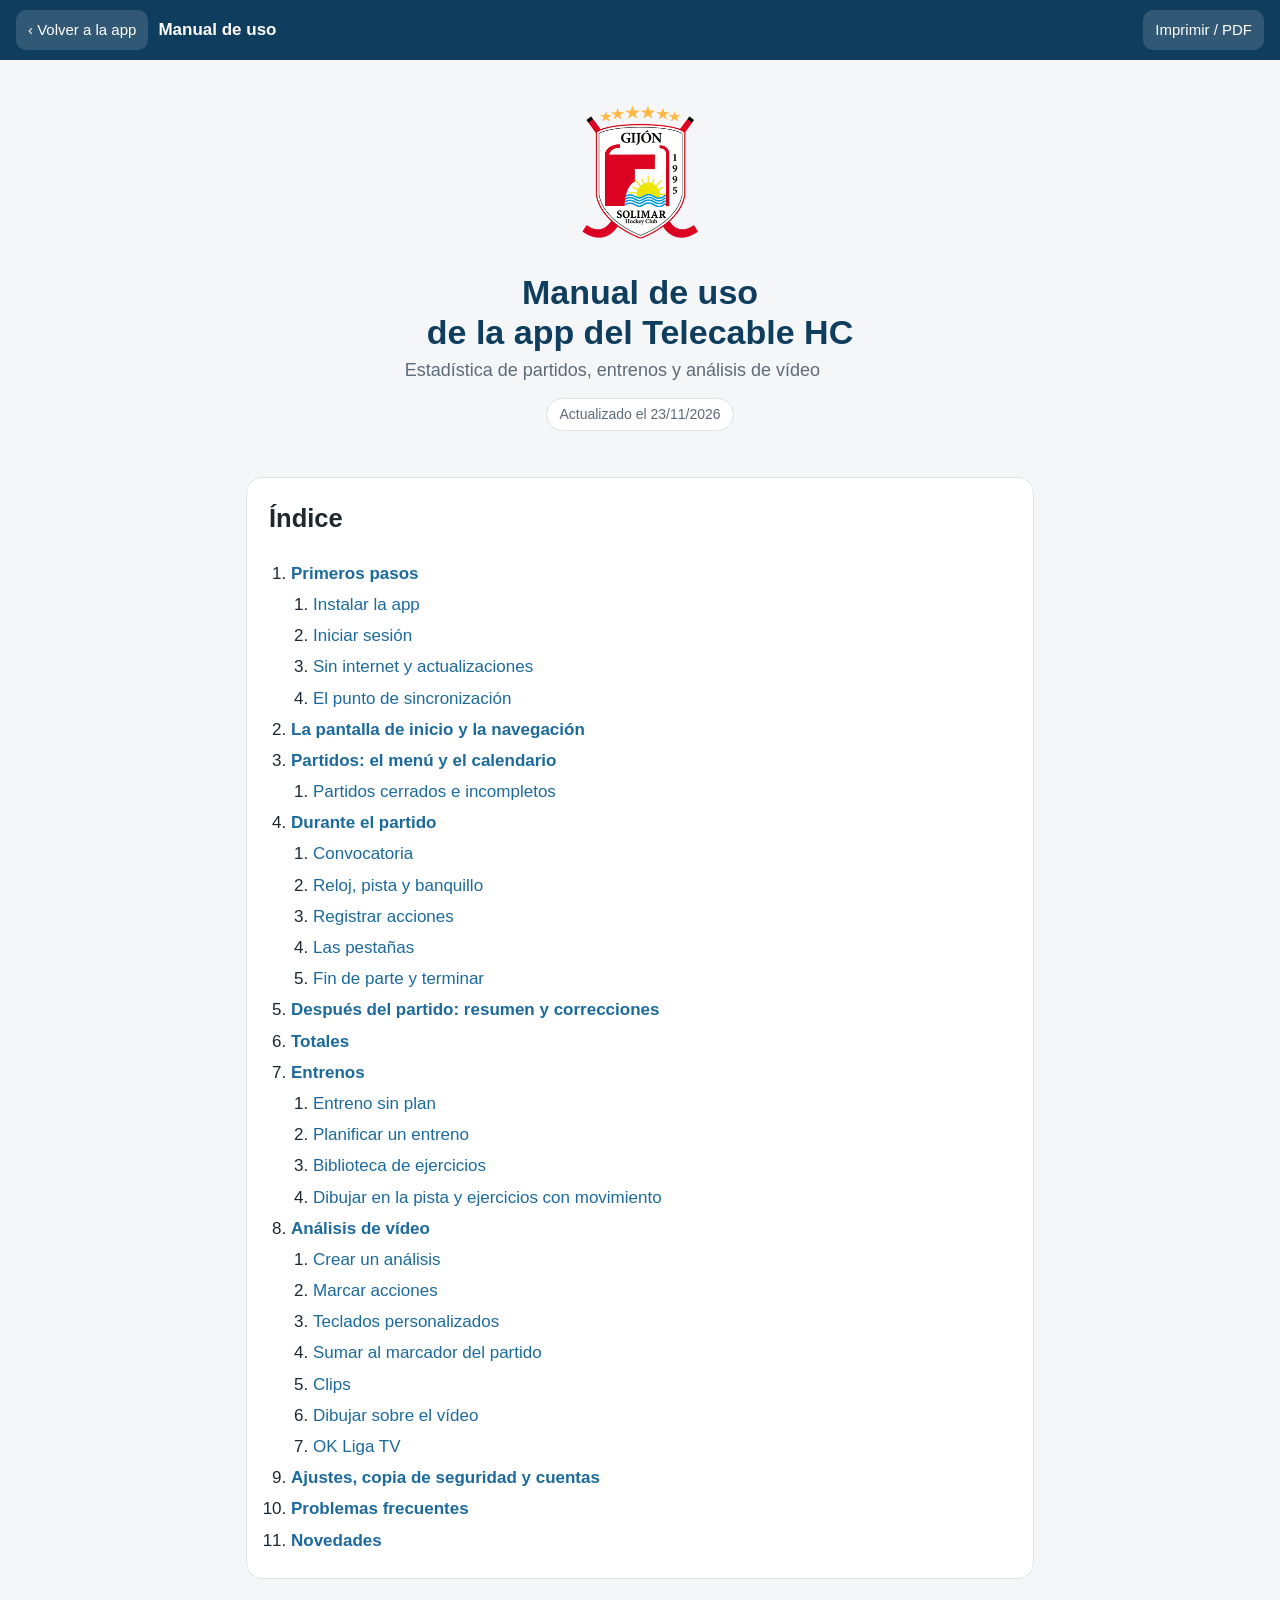
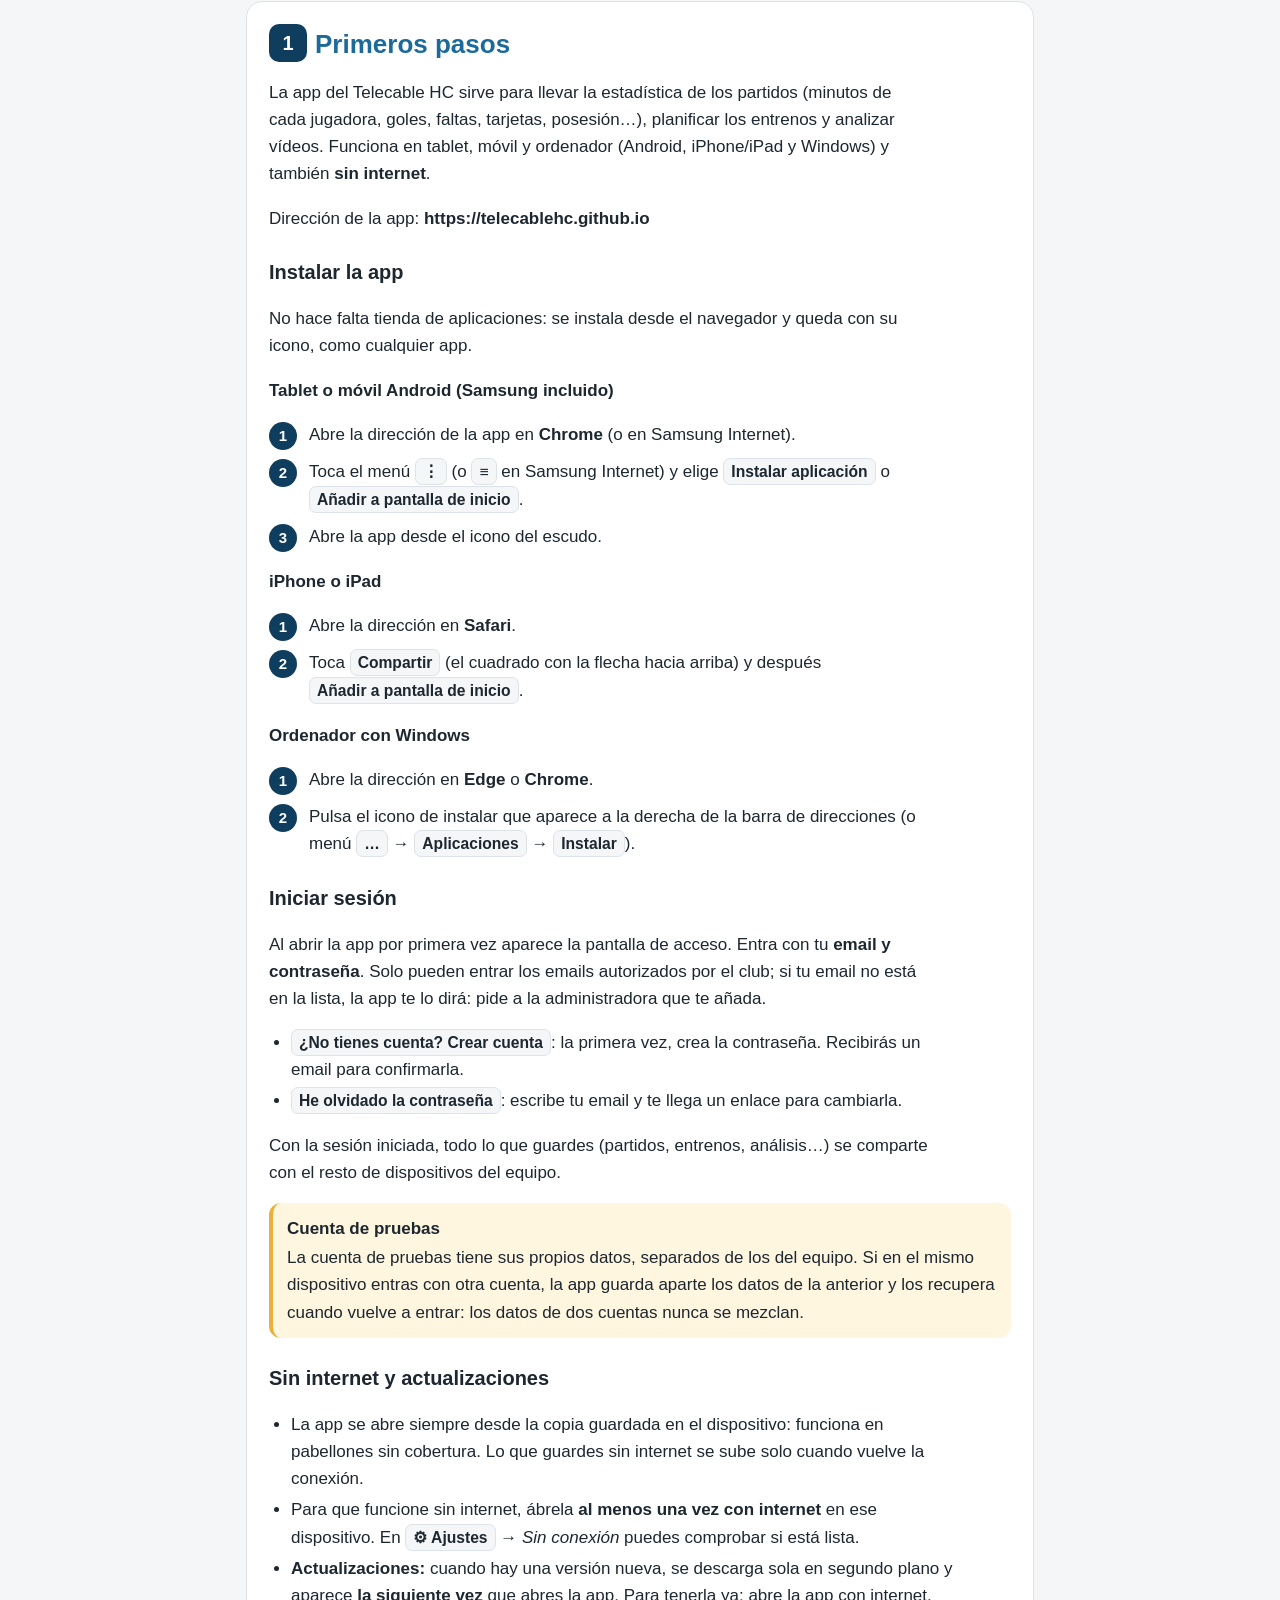
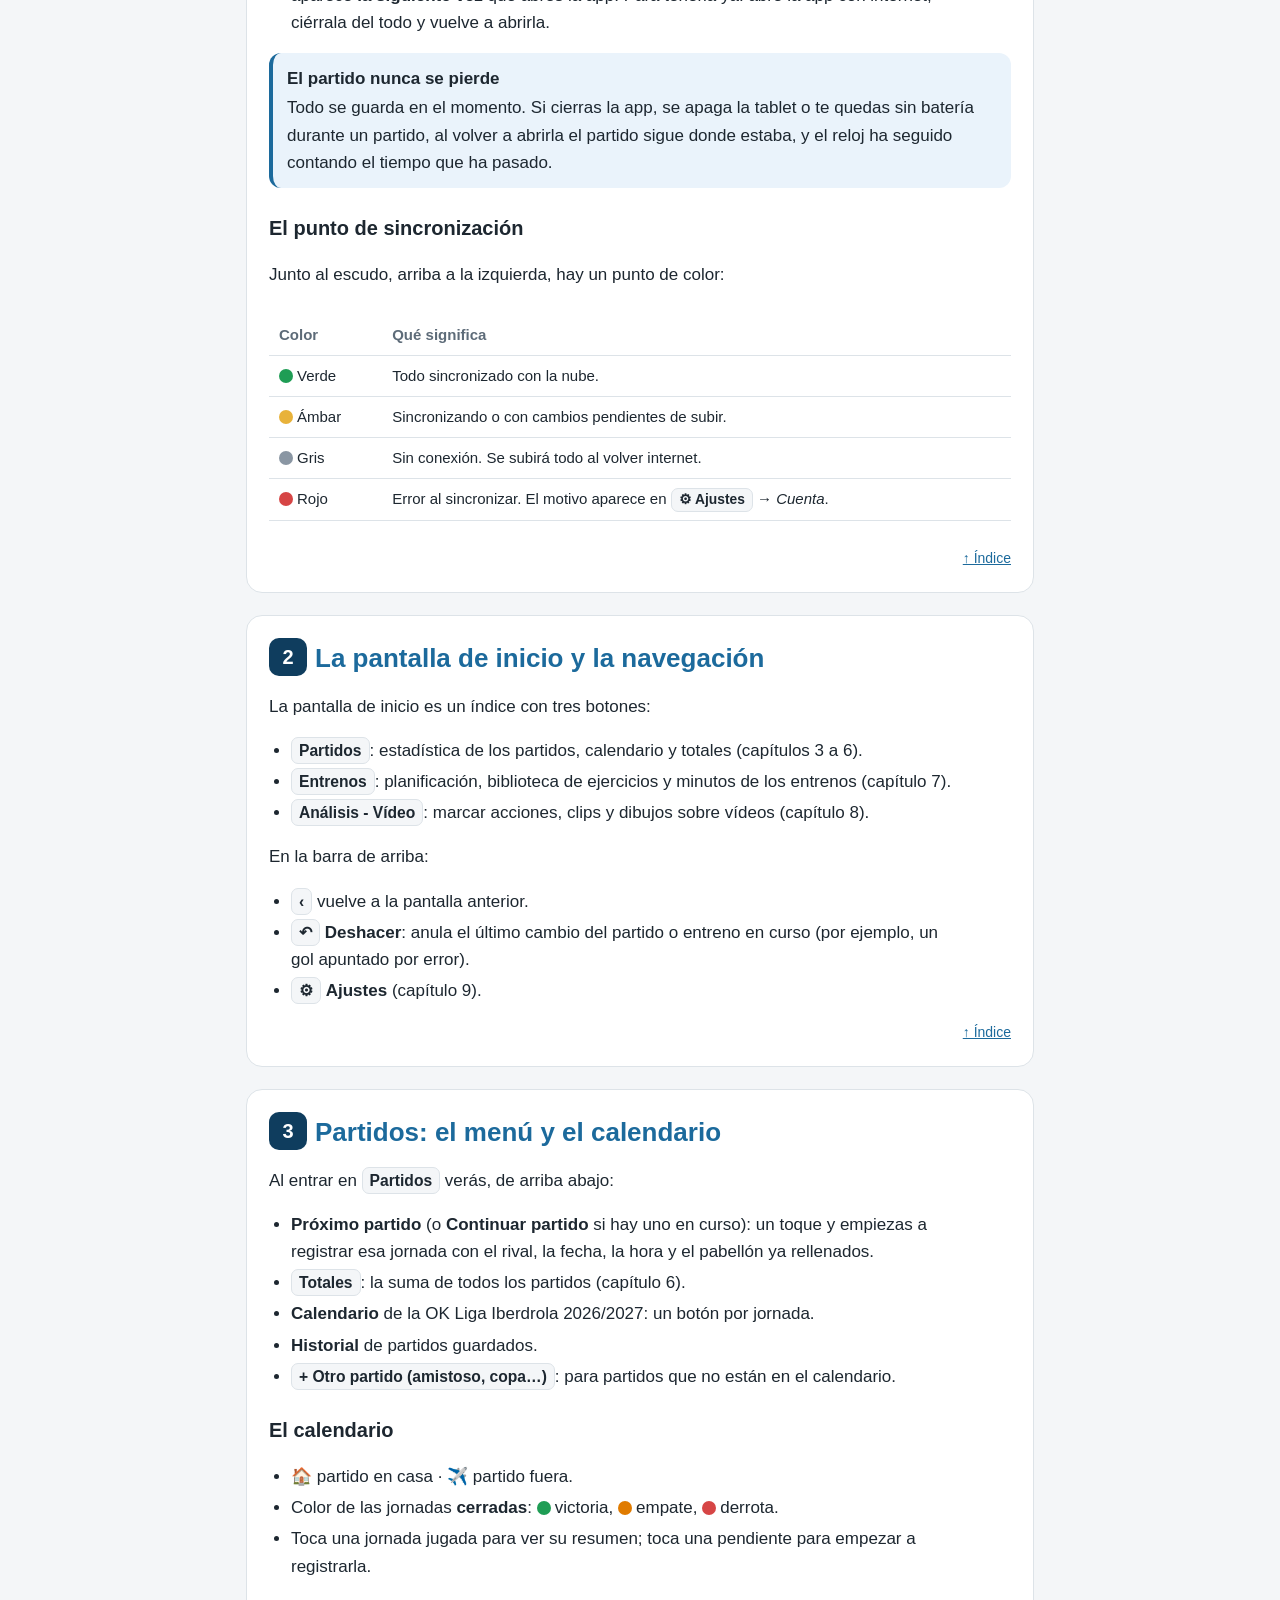
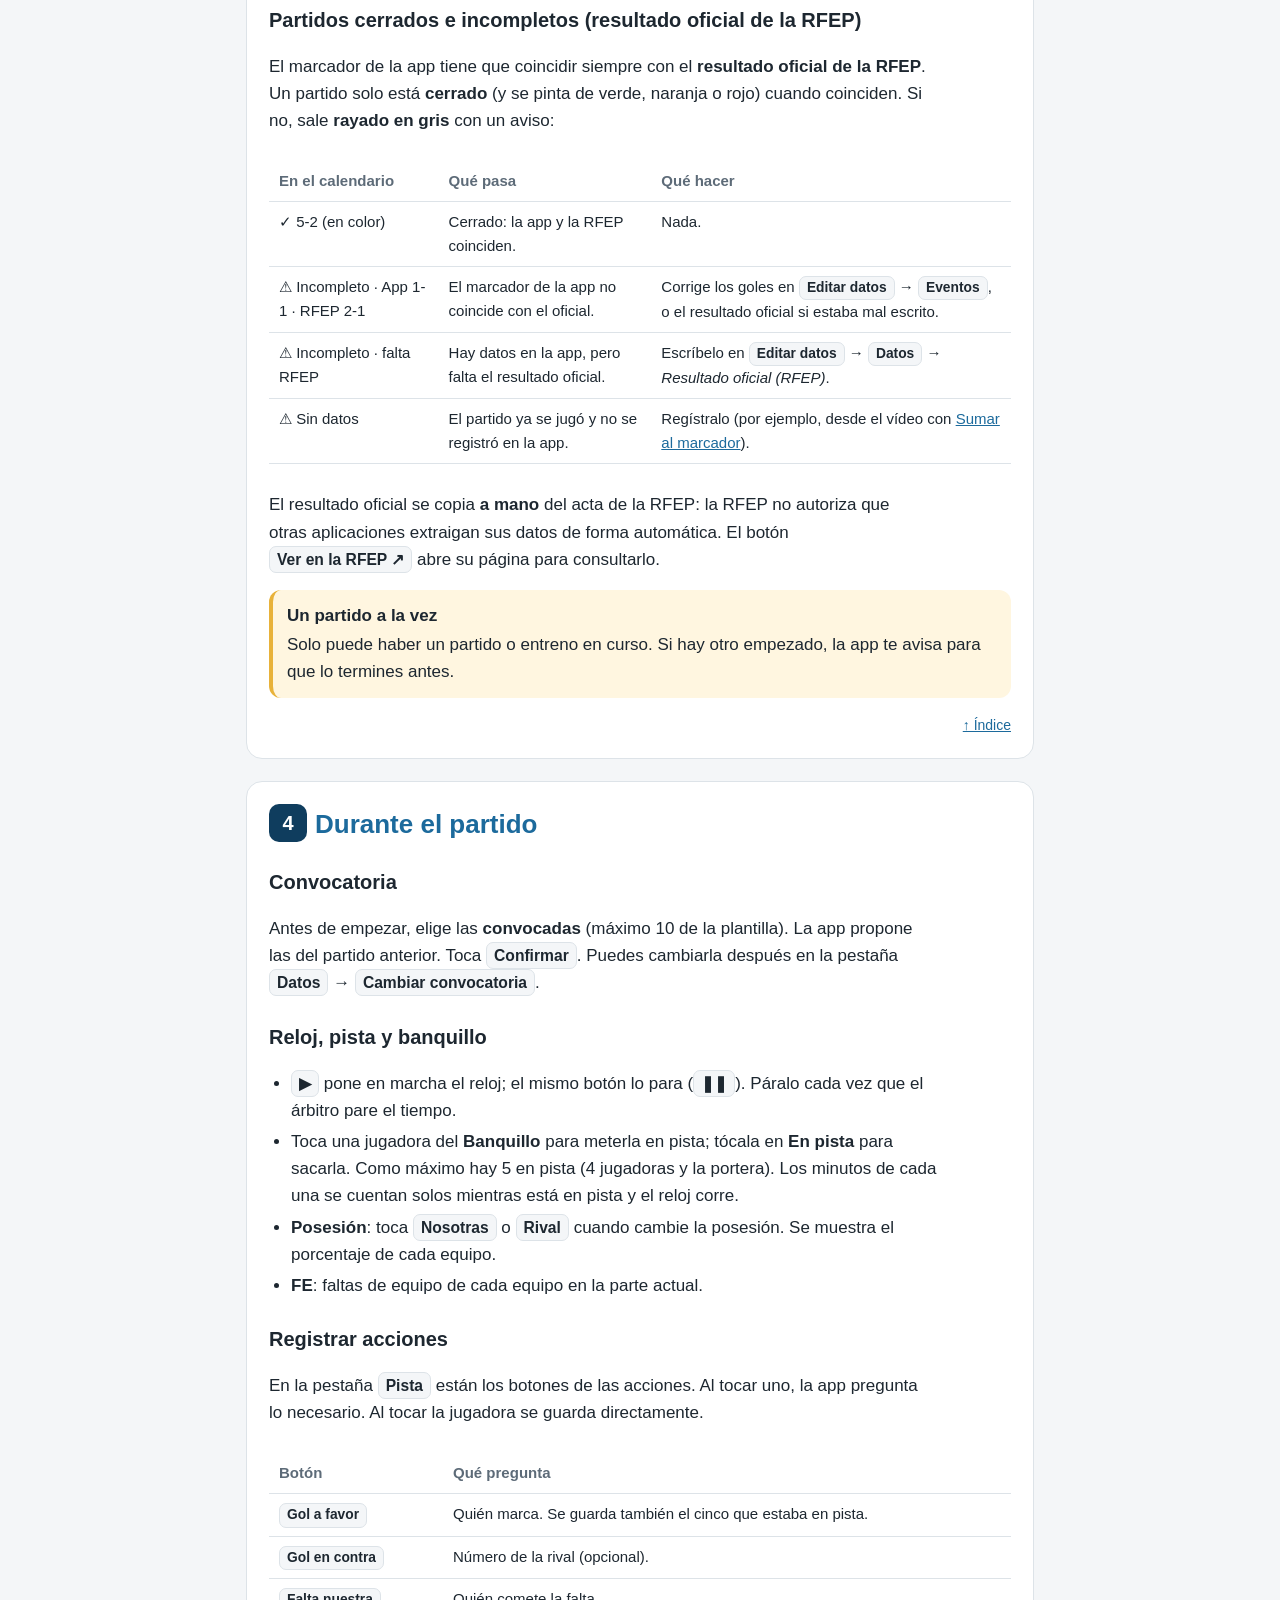
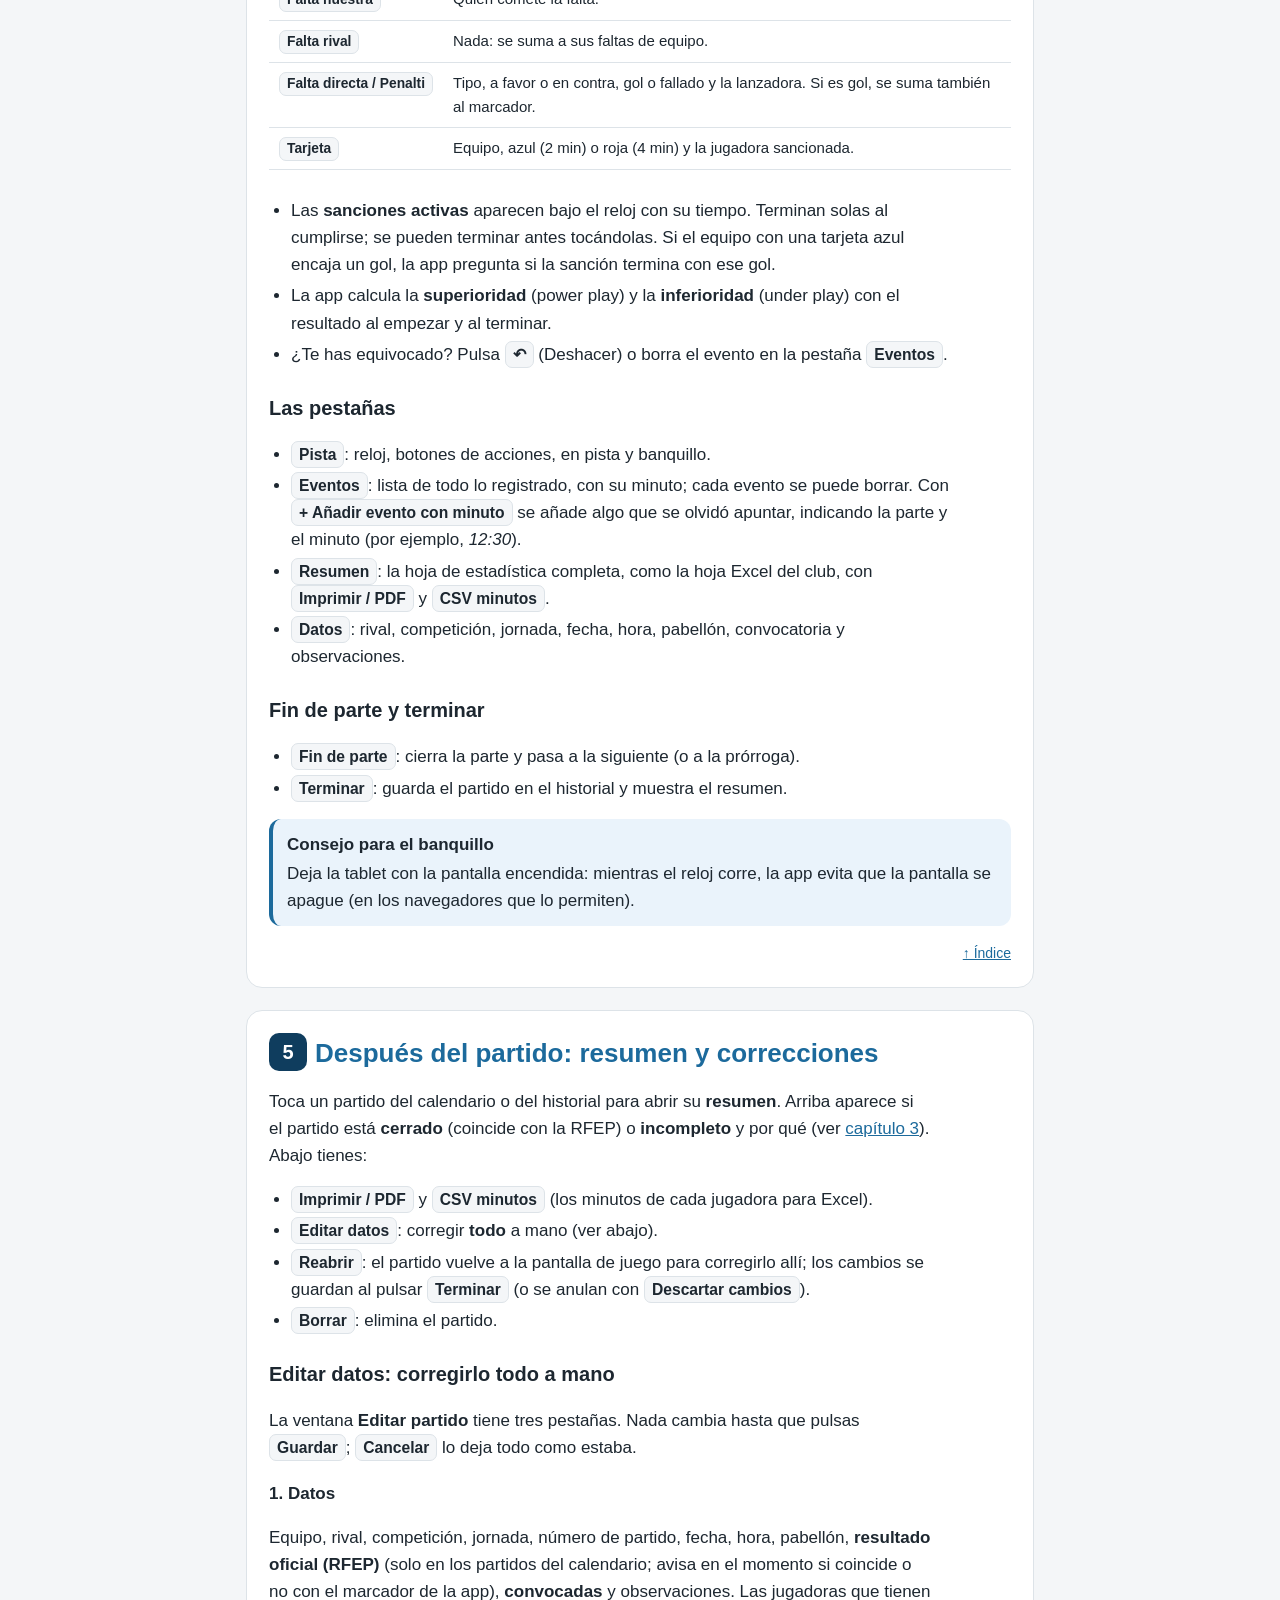
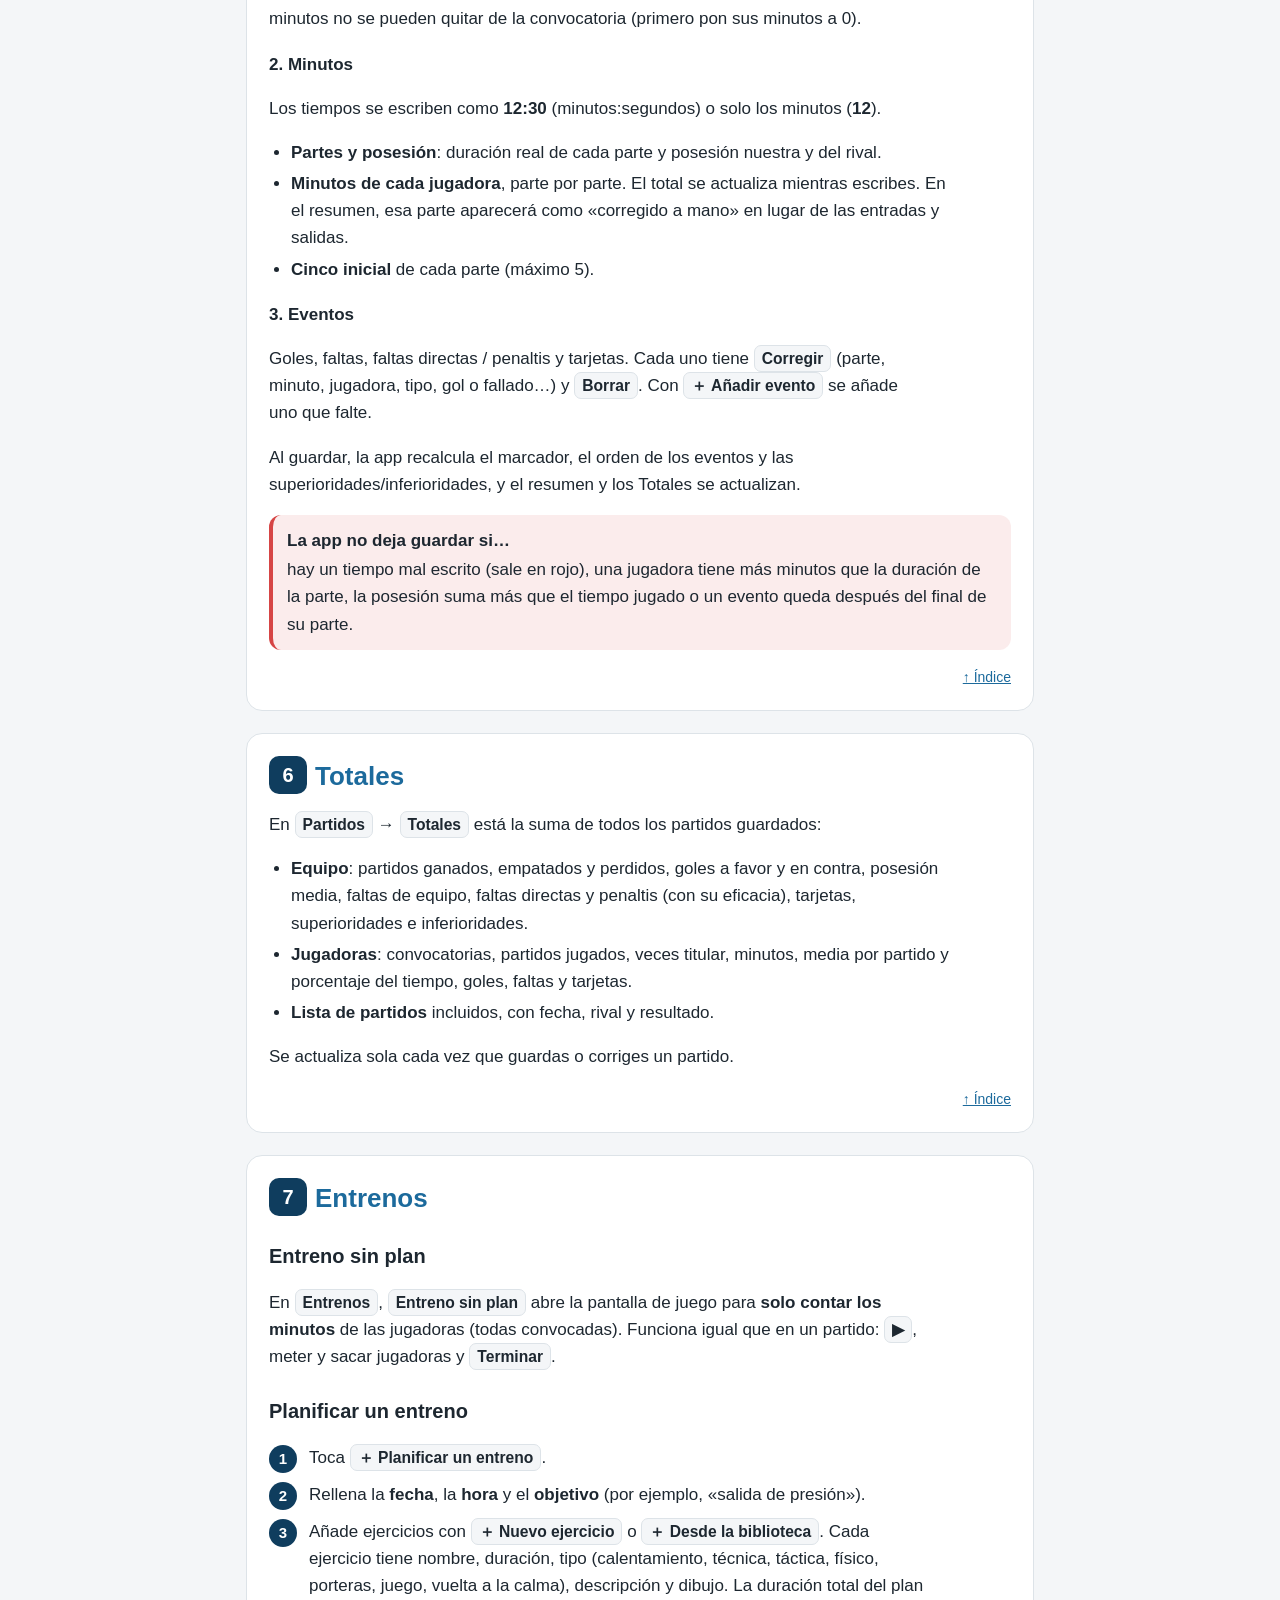
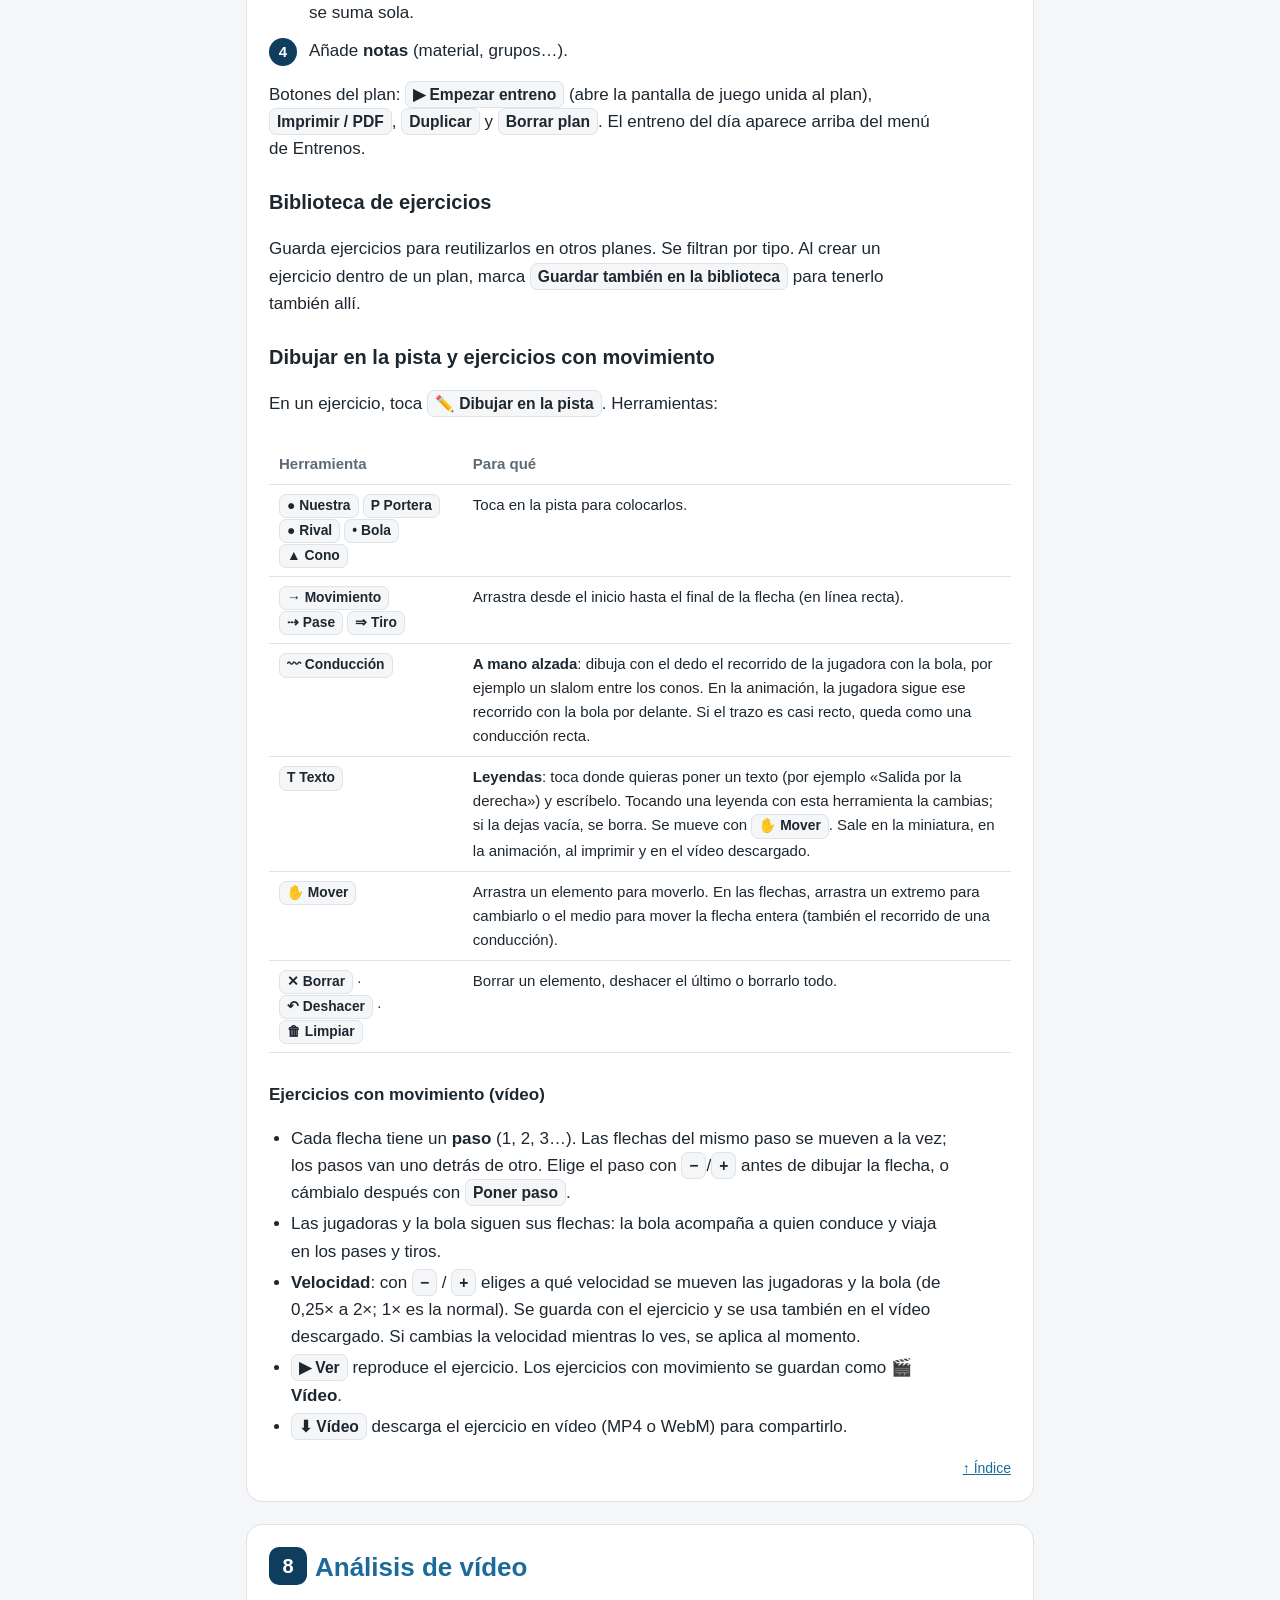
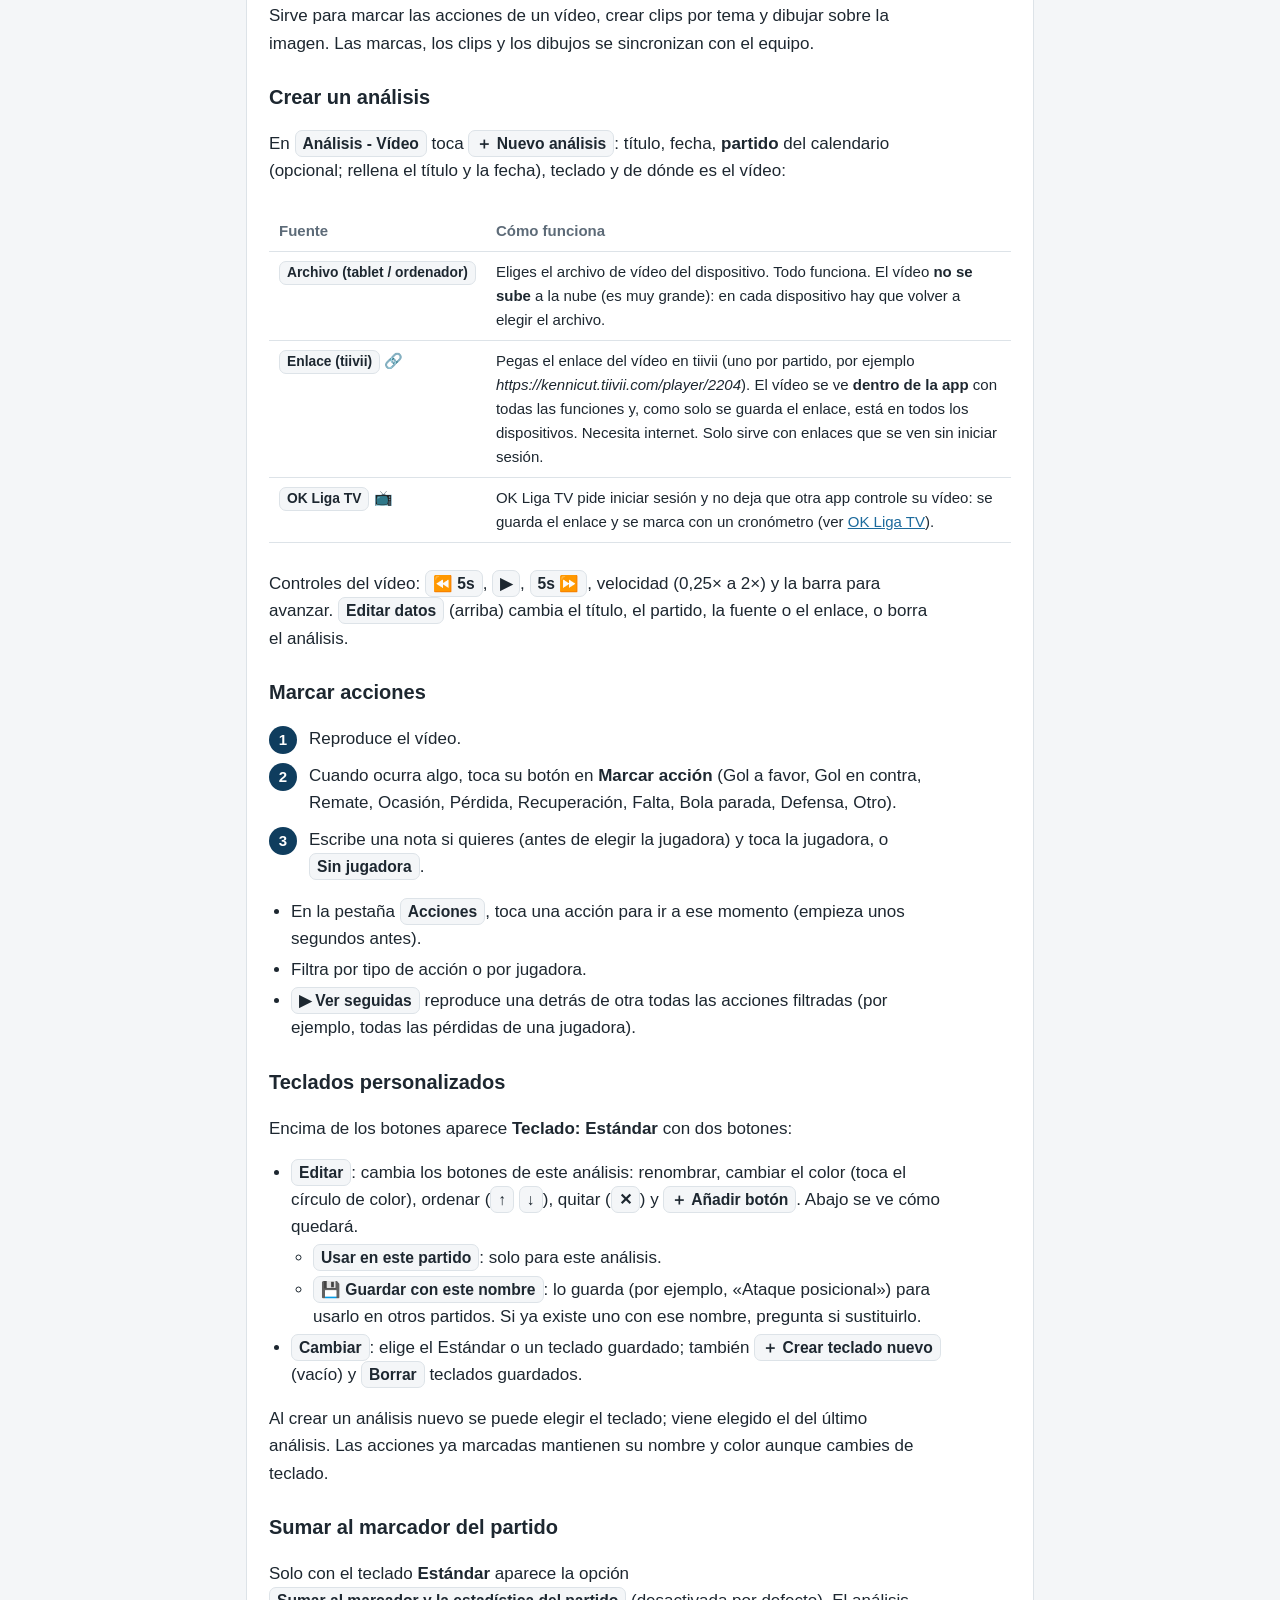
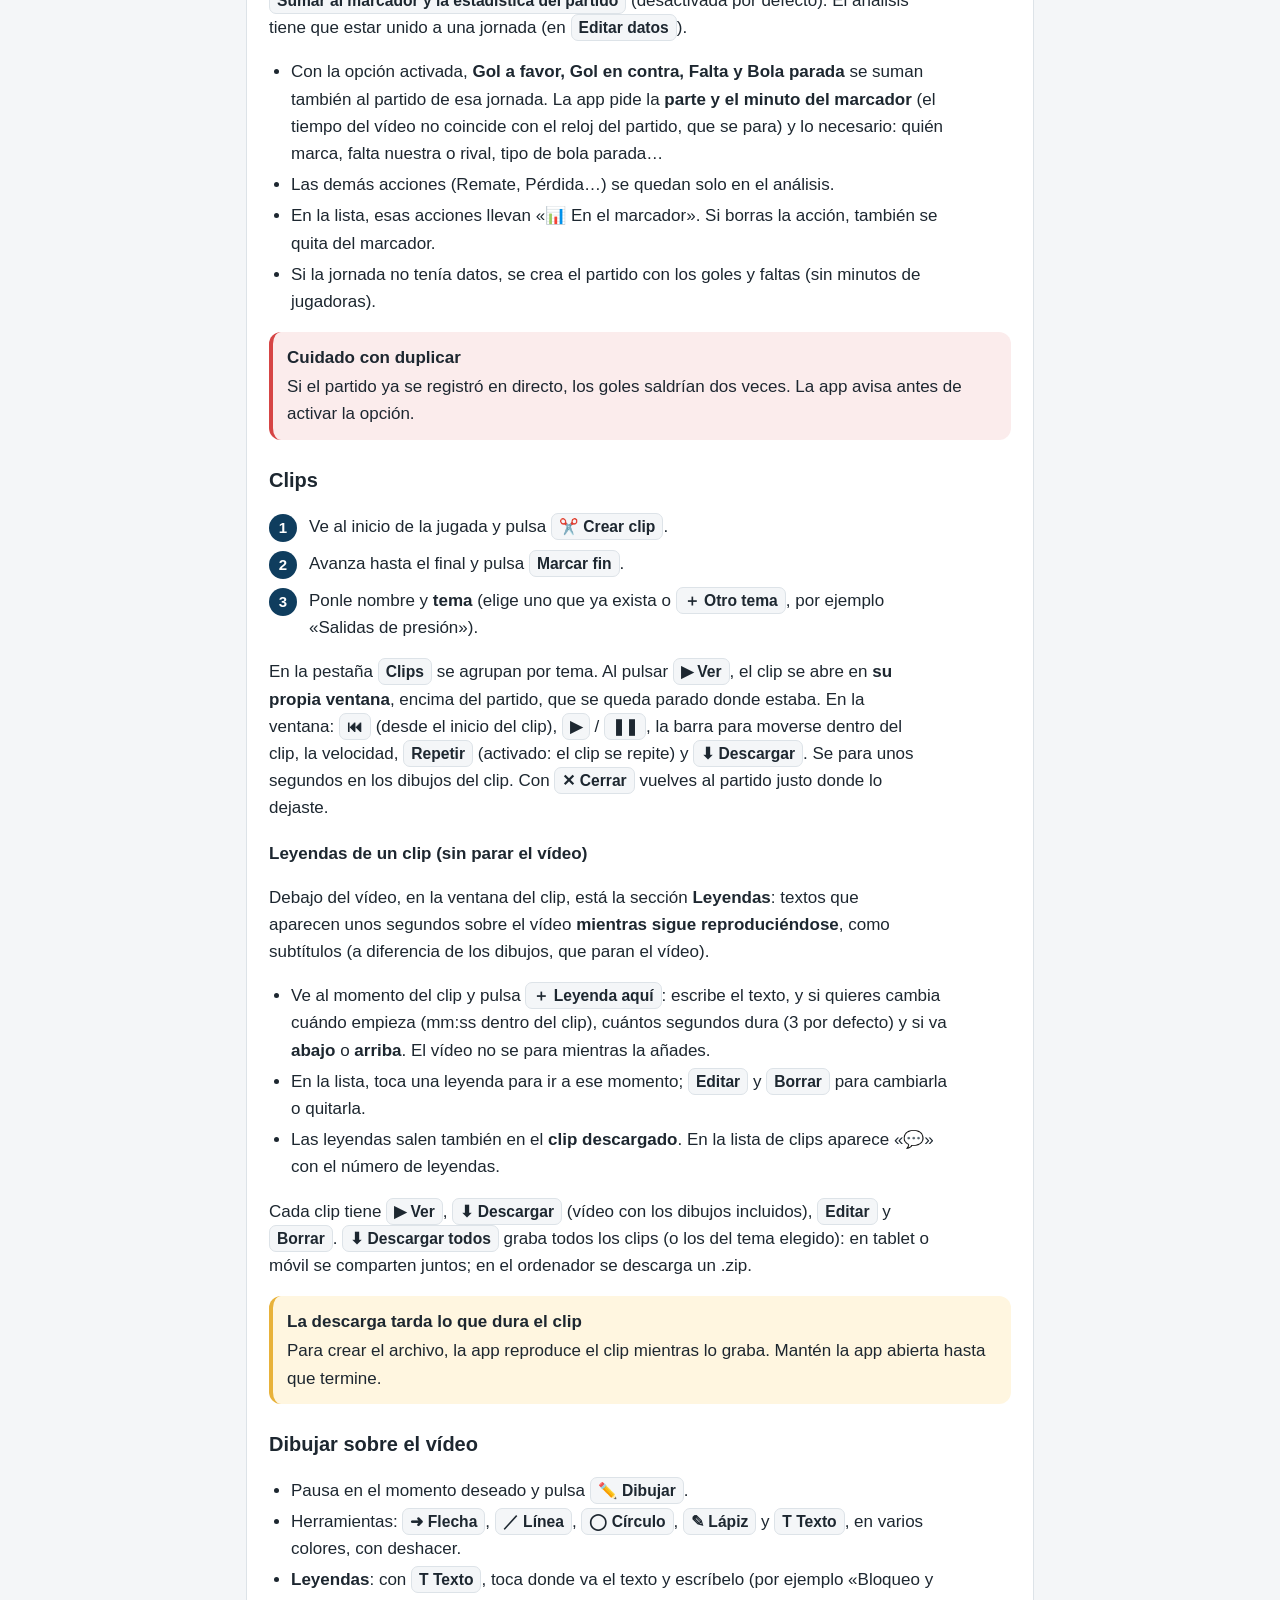
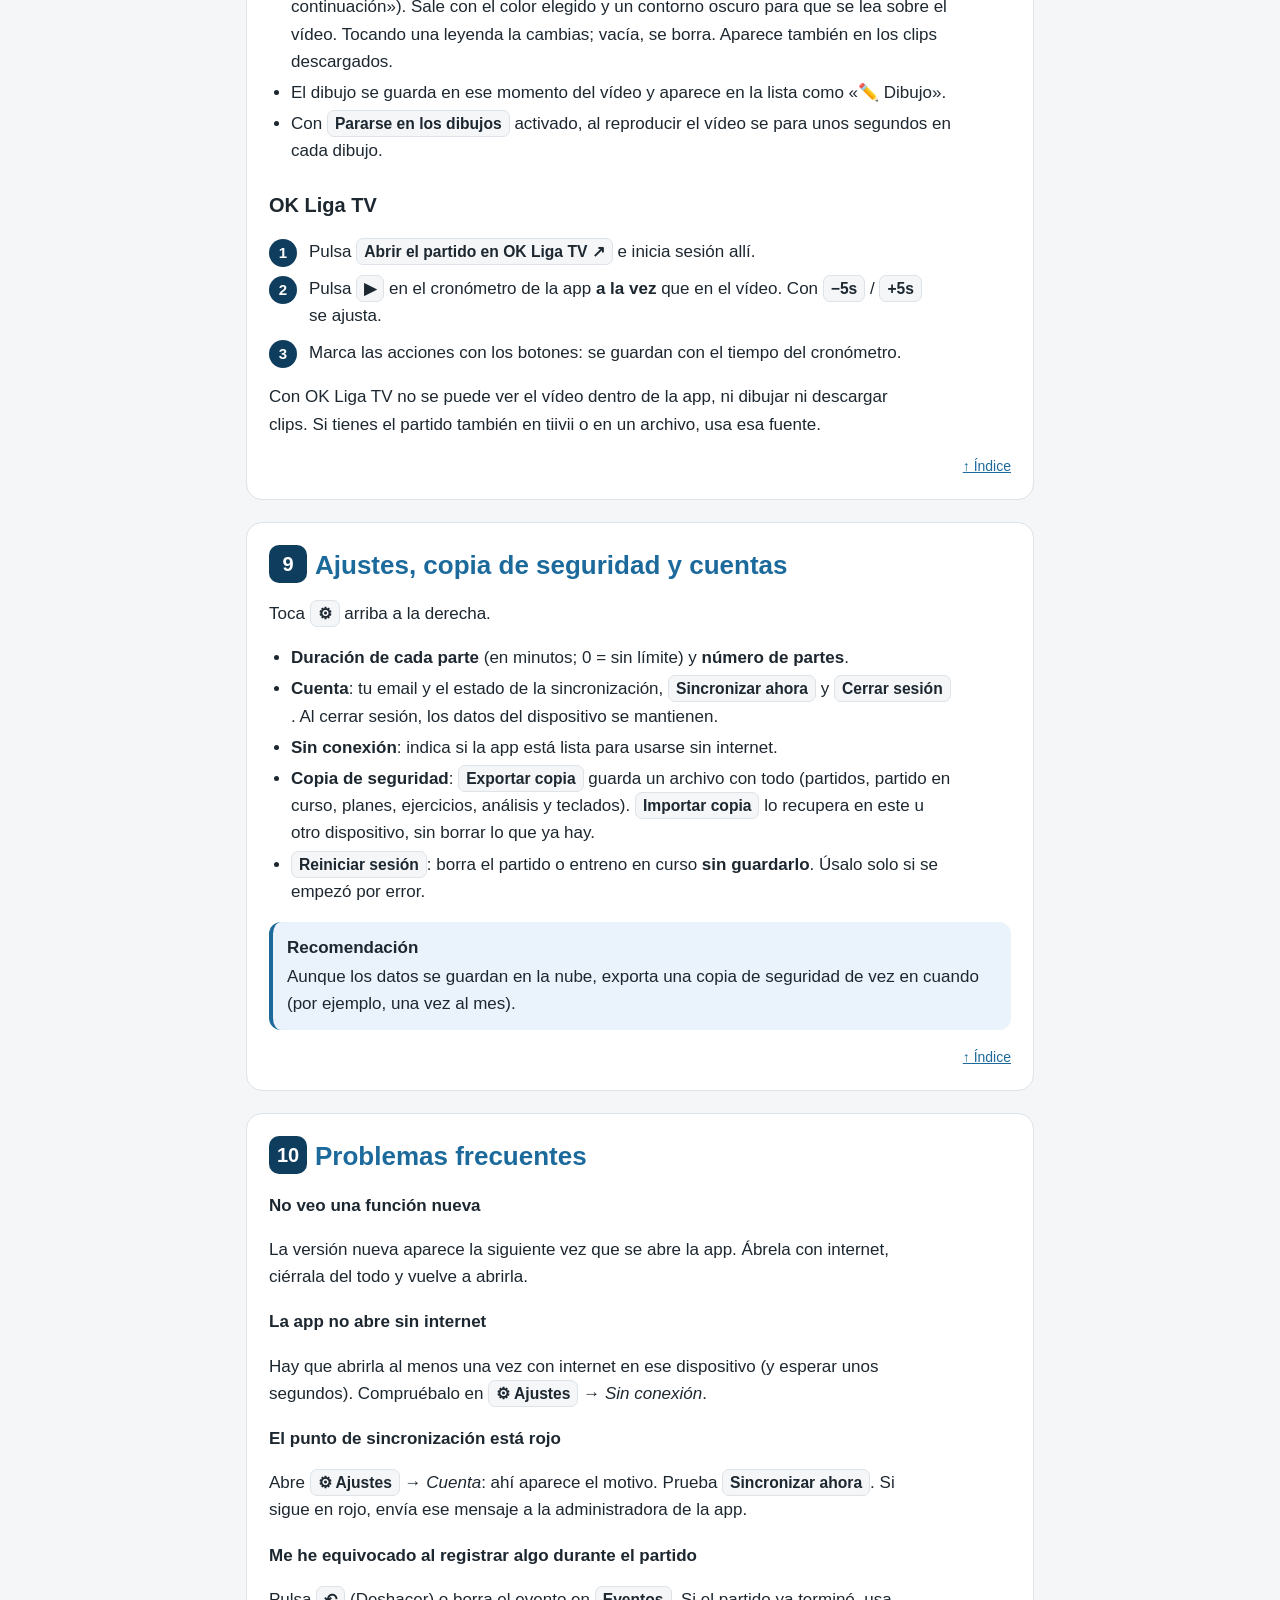
==== manual.html @ f2ea5479 "Análisis de vídeo: leyendas con tiempo en los clips (sin parar el vídeo, también en la descarga); gr" ====
<!doctype html>
<html lang="es">
<head>
<meta charset="utf-8">
<meta name="viewport" content="width=device-width, initial-scale=1, viewport-fit=cover">
<title>Manual de uso · Telecable HC</title>
<meta name="theme-color" content="#0f3d5e">
<link rel="icon" href="icon-192.png" type="image/png">
<style>
  /* Manual de la app. Se actualiza con cada cambio de la app (ver «Novedades»). */
  :root {
    --brand: #0f3d5e; --brand-2: #1c6a9c; --accent: #e8b23a;
    --bg: #f4f6f8; --paper: #ffffff; --text: #1d2730; --muted: #5d6b78; --line: #dde3e8;
    --good: #1f9d55; --bad: #d64545; --warn: #e07b00; --tip: #eaf3fb; --note: #fff6e0;
  }
  @media (prefers-color-scheme: dark) {
    :root:not([data-theme="light"]) {
      --bg: #0e141a; --paper: #151e26; --text: #e4eaf0; --muted: #9aa8b5; --line: #26333f;
      --brand-2: #5aa9dd; --tip: #13283a; --note: #2e2614;
    }
  }
  * { box-sizing: border-box; }
  html { scroll-behavior: smooth; -webkit-text-size-adjust: 100%; }
  body { margin: 0; background: var(--bg); color: var(--text); font: 17px/1.6 -apple-system, BlinkMacSystemFont, "Segoe UI", Roboto, Helvetica, Arial, sans-serif; }
  .bar { position: sticky; top: 0; z-index: 5; display: flex; align-items: center; gap: 10px; padding: 10px 16px; padding-top: max(10px, env(safe-area-inset-top)); background: var(--brand); color: #fff; }
  .bar a, .bar button { color: #fff; text-decoration: none; background: rgba(255,255,255,.14); border: 0; border-radius: 10px; padding: 8px 12px; font: inherit; font-size: 15px; cursor: pointer; }
  .bar .t { flex: 1; font-weight: 700; white-space: nowrap; overflow: hidden; text-overflow: ellipsis; }
  main { max-width: 820px; margin: 0 auto; padding: 0 16px 60px; }
  .cover { text-align: center; padding: 40px 16px 28px; }
  .cover img { width: 120px; height: auto; }
  .cover h1 { margin: 14px 0 4px; font-size: 34px; line-height: 1.15; color: var(--brand); }
  .cover .sub { color: var(--muted); font-size: 18px; margin: 0; }
  .cover .ver { display: inline-block; margin-top: 14px; padding: 4px 12px; border-radius: 999px; background: var(--paper); border: 1px solid var(--line); font-size: 14px; color: var(--muted); }
  @media (prefers-color-scheme: dark) { :root:not([data-theme="light"]) .cover h1 { color: #fff; } }
  .card { background: var(--paper); border: 1px solid var(--line); border-radius: 16px; padding: 20px 22px; margin: 18px 0; }
  .toc ol { margin: 0; padding-left: 22px; }
  .toc li { margin: 4px 0; }
  .toc a { color: var(--brand-2); text-decoration: none; font-weight: 600; }
  .toc ol ol { font-weight: 400; }
  .toc ol ol a { font-weight: 400; }
  section.chap { background: var(--paper); border: 1px solid var(--line); border-radius: 16px; padding: 22px; margin: 22px 0; }
  .chap > h2 { margin: 0 0 12px; font-size: 26px; line-height: 1.2; color: var(--brand-2); }
  .chap > h2 .n { display: inline-flex; align-items: center; justify-content: center; width: 38px; height: 38px; margin-right: 8px; border-radius: 10px; background: var(--brand); color: #fff; font-size: 20px; vertical-align: 3px; }
  h3 { margin: 24px 0 8px; font-size: 20px; }
  h4 { margin: 18px 0 6px; font-size: 17px; }
  p, li { max-width: 70ch; }
  ul, ol { padding-left: 22px; }
  li { margin: 4px 0; }
  .ui { display: inline-block; padding: 0 7px; border-radius: 7px; background: var(--bg); border: 1px solid var(--line); font-weight: 600; font-size: .92em; white-space: nowrap; }
  .tip, .note, .warn { border-radius: 12px; padding: 12px 14px; margin: 14px 0; }
  .tip { background: var(--tip); border-left: 4px solid var(--brand-2); }
  .note { background: var(--note); border-left: 4px solid var(--accent); }
  .warn { background: rgba(214,69,69,.1); border-left: 4px solid var(--bad); }
  .tip b:first-child, .note b:first-child, .warn b:first-child { display: block; margin-bottom: 2px; }
  table { width: 100%; border-collapse: collapse; margin: 10px 0; font-size: 15px; }
  th, td { text-align: left; padding: 8px 10px; border-bottom: 1px solid var(--line); vertical-align: top; }
  th { color: var(--muted); font-weight: 600; }
  .tbl { overflow-x: auto; }
  .dot { display: inline-block; width: 14px; height: 14px; border-radius: 50%; vertical-align: -2px; margin-right: 4px; }
  .steps { counter-reset: s; list-style: none; padding-left: 0; }
  .steps > li { counter-increment: s; position: relative; padding-left: 40px; margin: 10px 0; }
  .steps > li::before { content: counter(s); position: absolute; left: 0; top: 1px; width: 28px; height: 28px; border-radius: 50%; background: var(--brand); color: #fff; font-weight: 700; font-size: 15px; display: flex; align-items: center; justify-content: center; }
  .log dt { font-weight: 700; margin-top: 14px; color: var(--brand-2); }
  .log dd { margin: 4px 0 0 0; }
  .log ul { margin: 4px 0; }
  .top-link { display: block; text-align: right; font-size: 14px; margin-top: 16px; }
  .top-link a { color: var(--muted); }
  footer { text-align: center; color: var(--muted); font-size: 14px; padding: 20px 0 40px; }
  [id] { scroll-margin-top: 70px; }
  main a { color: var(--brand-2); }
  @media (max-width: 520px) {
    body { font-size: 16px; }
    .bar .t { display: none; }
    .bar { justify-content: space-between; }
    .ui { white-space: normal; }
    /* tablas en tarjetas: una fila debajo de otra */
    .tbl table, .tbl tbody, .tbl tr, .tbl td { display: block; width: 100%; }
    .tbl tr:first-child { display: none; }
    .tbl tr { padding: 8px 0; border-bottom: 1px solid var(--line); }
    .tbl td { border: 0; padding: 2px 0; }
    .tbl td:first-child { font-weight: 600; }
    section.chap, .card { padding: 16px; border-radius: 14px; }
    .cover h1 { font-size: 28px; }
  }
  /* Imprimir / guardar como PDF: un capítulo por página */
  @media print {
    :root { --bg: #fff; --paper: #fff; --text: #000; --muted: #444; --line: #ccc; --tip: #eef5fb; --note: #fff7e3; }
    .bar, .top-link, .no-print { display: none !important; }
    body { font-size: 12pt; background: #fff; }
    main { max-width: none; padding: 0; }
    .cover { padding-top: 30vh; page-break-after: always; }
    .toc { page-break-after: always; border: 0; }
    section.chap { border: 0; padding: 0; page-break-before: always; }
    a { color: inherit; text-decoration: none; }
  }
</style>
</head>
<body>
<div class="bar">
  <a href="./#inicio" id="backApp">‹ Volver a la app</a>
  <span class="t">Manual de uso</span>
  <button type="button" onclick="print()">Imprimir / PDF</button>
</div>

<main>
<div class="cover">
  <img src="crest.png" alt="Telecable HC">
  <h1>Manual de uso<br>de la app del Telecable HC</h1>
  <p class="sub">Estadística de partidos, entrenos y análisis de vídeo</p>
  <!-- Al cambiar la app: actualizar esta fecha y añadir la entrada en «Novedades» -->
  <span class="ver">Actualizado el 23/11/2026</span>
</div>

<nav class="card toc" id="indice">
  <h2 style="margin-top:0">Índice</h2>
  <ol>
    <li><a href="#c1">Primeros pasos</a>
      <ol><li><a href="#c1-instalar">Instalar la app</a></li><li><a href="#c1-cuenta">Iniciar sesión</a></li><li><a href="#c1-offline">Sin internet y actualizaciones</a></li><li><a href="#c1-nube">El punto de sincronización</a></li></ol></li>
    <li><a href="#c2">La pantalla de inicio y la navegación</a></li>
    <li><a href="#c3">Partidos: el menú y el calendario</a>
      <ol><li><a href="#c3-oficial">Partidos cerrados e incompletos</a></li></ol></li>
    <li><a href="#c4">Durante el partido</a>
      <ol><li><a href="#c4-convocatoria">Convocatoria</a></li><li><a href="#c4-reloj">Reloj, pista y banquillo</a></li><li><a href="#c4-acciones">Registrar acciones</a></li><li><a href="#c4-pestanas">Las pestañas</a></li><li><a href="#c4-terminar">Fin de parte y terminar</a></li></ol></li>
    <li><a href="#c5">Después del partido: resumen y correcciones</a></li>
    <li><a href="#c6">Totales</a></li>
    <li><a href="#c7">Entrenos</a>
      <ol><li><a href="#c7-sinplan">Entreno sin plan</a></li><li><a href="#c7-plan">Planificar un entreno</a></li><li><a href="#c7-biblio">Biblioteca de ejercicios</a></li><li><a href="#c7-dibujo">Dibujar en la pista y ejercicios con movimiento</a></li></ol></li>
    <li><a href="#c8">Análisis de vídeo</a>
      <ol><li><a href="#c8-nuevo">Crear un análisis</a></li><li><a href="#c8-acciones">Marcar acciones</a></li><li><a href="#c8-teclados">Teclados personalizados</a></li><li><a href="#c8-marcador">Sumar al marcador del partido</a></li><li><a href="#c8-clips">Clips</a></li><li><a href="#c8-dibujar">Dibujar sobre el vídeo</a></li><li><a href="#c8-okliga">OK Liga TV</a></li></ol></li>
    <li><a href="#c9">Ajustes, copia de seguridad y cuentas</a></li>
    <li><a href="#c10">Problemas frecuentes</a></li>
    <li><a href="#c11">Novedades</a></li>
  </ol>
</nav>

<!-- ===================================================== -->
<section class="chap" id="c1">
  <h2><span class="n">1</span>Primeros pasos</h2>
  <p>La app del Telecable HC sirve para llevar la estadística de los partidos (minutos de cada jugadora, goles, faltas, tarjetas, posesión…), planificar los entrenos y analizar vídeos. Funciona en tablet, móvil y ordenador (Android, iPhone/iPad y Windows) y también <b>sin internet</b>.</p>
  <p>Dirección de la app: <b>https://telecablehc.github.io</b></p>

  <h3 id="c1-instalar">Instalar la app</h3>
  <p>No hace falta tienda de aplicaciones: se instala desde el navegador y queda con su icono, como cualquier app.</p>
  <h4>Tablet o móvil Android (Samsung incluido)</h4>
  <ol class="steps">
    <li>Abre la dirección de la app en <b>Chrome</b> (o en Samsung Internet).</li>
    <li>Toca el menú <span class="ui">⋮</span> (o <span class="ui">≡</span> en Samsung Internet) y elige <span class="ui">Instalar aplicación</span> o <span class="ui">Añadir a pantalla de inicio</span>.</li>
    <li>Abre la app desde el icono del escudo.</li>
  </ol>
  <h4>iPhone o iPad</h4>
  <ol class="steps">
    <li>Abre la dirección en <b>Safari</b>.</li>
    <li>Toca <span class="ui">Compartir</span> (el cuadrado con la flecha hacia arriba) y después <span class="ui">Añadir a pantalla de inicio</span>.</li>
  </ol>
  <h4>Ordenador con Windows</h4>
  <ol class="steps">
    <li>Abre la dirección en <b>Edge</b> o <b>Chrome</b>.</li>
    <li>Pulsa el icono de instalar que aparece a la derecha de la barra de direcciones (o menú <span class="ui">…</span> → <span class="ui">Aplicaciones</span> → <span class="ui">Instalar</span>).</li>
  </ol>

  <h3 id="c1-cuenta">Iniciar sesión</h3>
  <p>Al abrir la app por primera vez aparece la pantalla de acceso. Entra con tu <b>email y contraseña</b>. Solo pueden entrar los emails autorizados por el club; si tu email no está en la lista, la app te lo dirá: pide a la administradora que te añada.</p>
  <ul>
    <li><span class="ui">¿No tienes cuenta? Crear cuenta</span>: la primera vez, crea la contraseña. Recibirás un email para confirmarla.</li>
    <li><span class="ui">He olvidado la contraseña</span>: escribe tu email y te llega un enlace para cambiarla.</li>
  </ul>
  <p>Con la sesión iniciada, todo lo que guardes (partidos, entrenos, análisis…) se comparte con el resto de dispositivos del equipo.</p>
  <div class="note"><b>Cuenta de pruebas</b>La cuenta de pruebas tiene sus propios datos, separados de los del equipo. Si en el mismo dispositivo entras con otra cuenta, la app guarda aparte los datos de la anterior y los recupera cuando vuelve a entrar: los datos de dos cuentas nunca se mezclan.</div>

  <h3 id="c1-offline">Sin internet y actualizaciones</h3>
  <ul>
    <li>La app se abre siempre desde la copia guardada en el dispositivo: funciona en pabellones sin cobertura. Lo que guardes sin internet se sube solo cuando vuelve la conexión.</li>
    <li>Para que funcione sin internet, ábrela <b>al menos una vez con internet</b> en ese dispositivo. En <span class="ui">⚙ Ajustes</span> → <i>Sin conexión</i> puedes comprobar si está lista.</li>
    <li><b>Actualizaciones:</b> cuando hay una versión nueva, se descarga sola en segundo plano y aparece <b>la siguiente vez</b> que abres la app. Para tenerla ya: abre la app con internet, ciérrala del todo y vuelve a abrirla.</li>
  </ul>
  <div class="tip"><b>El partido nunca se pierde</b>Todo se guarda en el momento. Si cierras la app, se apaga la tablet o te quedas sin batería durante un partido, al volver a abrirla el partido sigue donde estaba, y el reloj ha seguido contando el tiempo que ha pasado.</div>

  <h3 id="c1-nube">El punto de sincronización</h3>
  <p>Junto al escudo, arriba a la izquierda, hay un punto de color:</p>
  <div class="tbl"><table>
    <tr><th>Color</th><th>Qué significa</th></tr>
    <tr><td><span class="dot" style="background:#1f9d55"></span>Verde</td><td>Todo sincronizado con la nube.</td></tr>
    <tr><td><span class="dot" style="background:#e8b23a"></span>Ámbar</td><td>Sincronizando o con cambios pendientes de subir.</td></tr>
    <tr><td><span class="dot" style="background:#8a96a3"></span>Gris</td><td>Sin conexión. Se subirá todo al volver internet.</td></tr>
    <tr><td><span class="dot" style="background:#d64545"></span>Rojo</td><td>Error al sincronizar. El motivo aparece en <span class="ui">⚙ Ajustes</span> → <i>Cuenta</i>.</td></tr>
  </table></div>
  <a class="top-link" href="#indice">↑ Índice</a>
</section>

<!-- ===================================================== -->
<section class="chap" id="c2">
  <h2><span class="n">2</span>La pantalla de inicio y la navegación</h2>
  <p>La pantalla de inicio es un índice con tres botones:</p>
  <ul>
    <li><span class="ui">Partidos</span>: estadística de los partidos, calendario y totales (capítulos 3 a 6).</li>
    <li><span class="ui">Entrenos</span>: planificación, biblioteca de ejercicios y minutos de los entrenos (capítulo 7).</li>
    <li><span class="ui">Análisis - Vídeo</span>: marcar acciones, clips y dibujos sobre vídeos (capítulo 8).</li>
  </ul>
  <p>En la barra de arriba:</p>
  <ul>
    <li><span class="ui">‹</span> vuelve a la pantalla anterior.</li>
    <li><span class="ui">↶</span> <b>Deshacer</b>: anula el último cambio del partido o entreno en curso (por ejemplo, un gol apuntado por error).</li>
    <li><span class="ui">⚙</span> <b>Ajustes</b> (capítulo 9).</li>
  </ul>
  <a class="top-link" href="#indice">↑ Índice</a>
</section>

<!-- ===================================================== -->
<section class="chap" id="c3">
  <h2><span class="n">3</span>Partidos: el menú y el calendario</h2>
  <p>Al entrar en <span class="ui">Partidos</span> verás, de arriba abajo:</p>
  <ul>
    <li><b>Próximo partido</b> (o <b>Continuar partido</b> si hay uno en curso): un toque y empiezas a registrar esa jornada con el rival, la fecha, la hora y el pabellón ya rellenados.</li>
    <li><span class="ui">Totales</span>: la suma de todos los partidos (capítulo 6).</li>
    <li><b>Calendario</b> de la OK Liga Iberdrola 2026/2027: un botón por jornada.</li>
    <li><b>Historial</b> de partidos guardados.</li>
    <li><span class="ui">+ Otro partido (amistoso, copa…)</span>: para partidos que no están en el calendario.</li>
  </ul>
  <h3>El calendario</h3>
  <ul>
    <li>🏠 partido en casa · ✈️ partido fuera.</li>
    <li>Color de las jornadas <b>cerradas</b>: <span class="dot" style="background:#1f9d55"></span>victoria, <span class="dot" style="background:#e07b00"></span>empate, <span class="dot" style="background:#d64545"></span>derrota.</li>
    <li>Toca una jornada jugada para ver su resumen; toca una pendiente para empezar a registrarla.</li>
  </ul>
  <h3 id="c3-oficial">Partidos cerrados e incompletos (resultado oficial de la RFEP)</h3>
  <p>El marcador de la app tiene que coincidir siempre con el <b>resultado oficial de la RFEP</b>. Un partido solo está <b>cerrado</b> (y se pinta de verde, naranja o rojo) cuando coinciden. Si no, sale <b>rayado en gris</b> con un aviso:</p>
  <div class="tbl"><table>
    <tr><th>En el calendario</th><th>Qué pasa</th><th>Qué hacer</th></tr>
    <tr><td>✓ 5-2 (en color)</td><td>Cerrado: la app y la RFEP coinciden.</td><td>Nada.</td></tr>
    <tr><td>⚠ Incompleto · App 1-1 · RFEP 2-1</td><td>El marcador de la app no coincide con el oficial.</td><td>Corrige los goles en <span class="ui">Editar datos</span> → <span class="ui">Eventos</span>, o el resultado oficial si estaba mal escrito.</td></tr>
    <tr><td>⚠ Incompleto · falta RFEP</td><td>Hay datos en la app, pero falta el resultado oficial.</td><td>Escríbelo en <span class="ui">Editar datos</span> → <span class="ui">Datos</span> → <i>Resultado oficial (RFEP)</i>.</td></tr>
    <tr><td>⚠ Sin datos</td><td>El partido ya se jugó y no se registró en la app.</td><td>Regístralo (por ejemplo, desde el vídeo con <a href="#c8-marcador">Sumar al marcador</a>).</td></tr>
  </table></div>
  <p>El resultado oficial se copia <b>a mano</b> del acta de la RFEP: la RFEP no autoriza que otras aplicaciones extraigan sus datos de forma automática. El botón <span class="ui">Ver en la RFEP ↗</span> abre su página para consultarlo.</p>
  <div class="note"><b>Un partido a la vez</b>Solo puede haber un partido o entreno en curso. Si hay otro empezado, la app te avisa para que lo termines antes.</div>
  <a class="top-link" href="#indice">↑ Índice</a>
</section>

<!-- ===================================================== -->
<section class="chap" id="c4">
  <h2><span class="n">4</span>Durante el partido</h2>

  <h3 id="c4-convocatoria">Convocatoria</h3>
  <p>Antes de empezar, elige las <b>convocadas</b> (máximo 10 de la plantilla). La app propone las del partido anterior. Toca <span class="ui">Confirmar</span>. Puedes cambiarla después en la pestaña <span class="ui">Datos</span> → <span class="ui">Cambiar convocatoria</span>.</p>

  <h3 id="c4-reloj">Reloj, pista y banquillo</h3>
  <ul>
    <li><span class="ui">▶</span> pone en marcha el reloj; el mismo botón lo para (<span class="ui">❚❚</span>). Páralo cada vez que el árbitro pare el tiempo.</li>
    <li>Toca una jugadora del <b>Banquillo</b> para meterla en pista; tócala en <b>En pista</b> para sacarla. Como máximo hay 5 en pista (4 jugadoras y la portera). Los minutos de cada una se cuentan solos mientras está en pista y el reloj corre.</li>
    <li><b>Posesión</b>: toca <span class="ui">Nosotras</span> o <span class="ui">Rival</span> cuando cambie la posesión. Se muestra el porcentaje de cada equipo.</li>
    <li><b>FE</b>: faltas de equipo de cada equipo en la parte actual.</li>
  </ul>

  <h3 id="c4-acciones">Registrar acciones</h3>
  <p>En la pestaña <span class="ui">Pista</span> están los botones de las acciones. Al tocar uno, la app pregunta lo necesario. Al tocar la jugadora se guarda directamente.</p>
  <div class="tbl"><table>
    <tr><th>Botón</th><th>Qué pregunta</th></tr>
    <tr><td><span class="ui">Gol a favor</span></td><td>Quién marca. Se guarda también el cinco que estaba en pista.</td></tr>
    <tr><td><span class="ui">Gol en contra</span></td><td>Número de la rival (opcional).</td></tr>
    <tr><td><span class="ui">Falta nuestra</span></td><td>Quién comete la falta.</td></tr>
    <tr><td><span class="ui">Falta rival</span></td><td>Nada: se suma a sus faltas de equipo.</td></tr>
    <tr><td><span class="ui">Falta directa / Penalti</span></td><td>Tipo, a favor o en contra, gol o fallado y la lanzadora. Si es gol, se suma también al marcador.</td></tr>
    <tr><td><span class="ui">Tarjeta</span></td><td>Equipo, azul (2 min) o roja (4 min) y la jugadora sancionada.</td></tr>
  </table></div>
  <ul>
    <li>Las <b>sanciones activas</b> aparecen bajo el reloj con su tiempo. Terminan solas al cumplirse; se pueden terminar antes tocándolas. Si el equipo con una tarjeta azul encaja un gol, la app pregunta si la sanción termina con ese gol.</li>
    <li>La app calcula la <b>superioridad</b> (power play) y la <b>inferioridad</b> (under play) con el resultado al empezar y al terminar.</li>
    <li>¿Te has equivocado? Pulsa <span class="ui">↶</span> (Deshacer) o borra el evento en la pestaña <span class="ui">Eventos</span>.</li>
  </ul>

  <h3 id="c4-pestanas">Las pestañas</h3>
  <ul>
    <li><span class="ui">Pista</span>: reloj, botones de acciones, en pista y banquillo.</li>
    <li><span class="ui">Eventos</span>: lista de todo lo registrado, con su minuto; cada evento se puede borrar. Con <span class="ui">+ Añadir evento con minuto</span> se añade algo que se olvidó apuntar, indicando la parte y el minuto (por ejemplo, <i>12:30</i>).</li>
    <li><span class="ui">Resumen</span>: la hoja de estadística completa, como la hoja Excel del club, con <span class="ui">Imprimir / PDF</span> y <span class="ui">CSV minutos</span>.</li>
    <li><span class="ui">Datos</span>: rival, competición, jornada, fecha, hora, pabellón, convocatoria y observaciones.</li>
  </ul>

  <h3 id="c4-terminar">Fin de parte y terminar</h3>
  <ul>
    <li><span class="ui">Fin de parte</span>: cierra la parte y pasa a la siguiente (o a la prórroga).</li>
    <li><span class="ui">Terminar</span>: guarda el partido en el historial y muestra el resumen.</li>
  </ul>
  <div class="tip"><b>Consejo para el banquillo</b>Deja la tablet con la pantalla encendida: mientras el reloj corre, la app evita que la pantalla se apague (en los navegadores que lo permiten).</div>
  <a class="top-link" href="#indice">↑ Índice</a>
</section>

<!-- ===================================================== -->
<section class="chap" id="c5">
  <h2><span class="n">5</span>Después del partido: resumen y correcciones</h2>
  <p>Toca un partido del calendario o del historial para abrir su <b>resumen</b>. Arriba aparece si el partido está <b>cerrado</b> (coincide con la RFEP) o <b>incompleto</b> y por qué (ver <a href="#c3-oficial">capítulo 3</a>). Abajo tienes:</p>
  <ul>
    <li><span class="ui">Imprimir / PDF</span> y <span class="ui">CSV minutos</span> (los minutos de cada jugadora para Excel).</li>
    <li><span class="ui">Editar datos</span>: corregir <b>todo</b> a mano (ver abajo).</li>
    <li><span class="ui">Reabrir</span>: el partido vuelve a la pantalla de juego para corregirlo allí; los cambios se guardan al pulsar <span class="ui">Terminar</span> (o se anulan con <span class="ui">Descartar cambios</span>).</li>
    <li><span class="ui">Borrar</span>: elimina el partido.</li>
  </ul>

  <h3>Editar datos: corregirlo todo a mano</h3>
  <p>La ventana <b>Editar partido</b> tiene tres pestañas. Nada cambia hasta que pulsas <span class="ui">Guardar</span>; <span class="ui">Cancelar</span> lo deja todo como estaba.</p>
  <h4>1. Datos</h4>
  <p>Equipo, rival, competición, jornada, número de partido, fecha, hora, pabellón, <b>resultado oficial (RFEP)</b> (solo en los partidos del calendario; avisa en el momento si coincide o no con el marcador de la app), <b>convocadas</b> y observaciones. Las jugadoras que tienen minutos no se pueden quitar de la convocatoria (primero pon sus minutos a 0).</p>
  <h4>2. Minutos</h4>
  <p>Los tiempos se escriben como <b>12:30</b> (minutos:segundos) o solo los minutos (<b>12</b>).</p>
  <ul>
    <li><b>Partes y posesión</b>: duración real de cada parte y posesión nuestra y del rival.</li>
    <li><b>Minutos de cada jugadora</b>, parte por parte. El total se actualiza mientras escribes. En el resumen, esa parte aparecerá como «corregido a mano» en lugar de las entradas y salidas.</li>
    <li><b>Cinco inicial</b> de cada parte (máximo 5).</li>
  </ul>
  <h4>3. Eventos</h4>
  <p>Goles, faltas, faltas directas / penaltis y tarjetas. Cada uno tiene <span class="ui">Corregir</span> (parte, minuto, jugadora, tipo, gol o fallado…) y <span class="ui">Borrar</span>. Con <span class="ui">＋ Añadir evento</span> se añade uno que falte.</p>
  <p>Al guardar, la app recalcula el marcador, el orden de los eventos y las superioridades/inferioridades, y el resumen y los Totales se actualizan.</p>
  <div class="warn"><b>La app no deja guardar si…</b>hay un tiempo mal escrito (sale en rojo), una jugadora tiene más minutos que la duración de la parte, la posesión suma más que el tiempo jugado o un evento queda después del final de su parte.</div>
  <a class="top-link" href="#indice">↑ Índice</a>
</section>

<!-- ===================================================== -->
<section class="chap" id="c6">
  <h2><span class="n">6</span>Totales</h2>
  <p>En <span class="ui">Partidos</span> → <span class="ui">Totales</span> está la suma de todos los partidos guardados:</p>
  <ul>
    <li><b>Equipo</b>: partidos ganados, empatados y perdidos, goles a favor y en contra, posesión media, faltas de equipo, faltas directas y penaltis (con su eficacia), tarjetas, superioridades e inferioridades.</li>
    <li><b>Jugadoras</b>: convocatorias, partidos jugados, veces titular, minutos, media por partido y porcentaje del tiempo, goles, faltas y tarjetas.</li>
    <li><b>Lista de partidos</b> incluidos, con fecha, rival y resultado.</li>
  </ul>
  <p>Se actualiza sola cada vez que guardas o corriges un partido.</p>
  <a class="top-link" href="#indice">↑ Índice</a>
</section>

<!-- ===================================================== -->
<section class="chap" id="c7">
  <h2><span class="n">7</span>Entrenos</h2>

  <h3 id="c7-sinplan">Entreno sin plan</h3>
  <p>En <span class="ui">Entrenos</span>, <span class="ui">Entreno sin plan</span> abre la pantalla de juego para <b>solo contar los minutos</b> de las jugadoras (todas convocadas). Funciona igual que en un partido: <span class="ui">▶</span>, meter y sacar jugadoras y <span class="ui">Terminar</span>.</p>

  <h3 id="c7-plan">Planificar un entreno</h3>
  <ol class="steps">
    <li>Toca <span class="ui">＋ Planificar un entreno</span>.</li>
    <li>Rellena la <b>fecha</b>, la <b>hora</b> y el <b>objetivo</b> (por ejemplo, «salida de presión»).</li>
    <li>Añade ejercicios con <span class="ui">＋ Nuevo ejercicio</span> o <span class="ui">＋ Desde la biblioteca</span>. Cada ejercicio tiene nombre, duración, tipo (calentamiento, técnica, táctica, físico, porteras, juego, vuelta a la calma), descripción y dibujo. La duración total del plan se suma sola.</li>
    <li>Añade <b>notas</b> (material, grupos…).</li>
  </ol>
  <p>Botones del plan: <span class="ui">▶ Empezar entreno</span> (abre la pantalla de juego unida al plan), <span class="ui">Imprimir / PDF</span>, <span class="ui">Duplicar</span> y <span class="ui">Borrar plan</span>. El entreno del día aparece arriba del menú de Entrenos.</p>

  <h3 id="c7-biblio">Biblioteca de ejercicios</h3>
  <p>Guarda ejercicios para reutilizarlos en otros planes. Se filtran por tipo. Al crear un ejercicio dentro de un plan, marca <span class="ui">Guardar también en la biblioteca</span> para tenerlo también allí.</p>

  <h3 id="c7-dibujo">Dibujar en la pista y ejercicios con movimiento</h3>
  <p>En un ejercicio, toca <span class="ui">✏️ Dibujar en la pista</span>. Herramientas:</p>
  <div class="tbl"><table>
    <tr><th>Herramienta</th><th>Para qué</th></tr>
    <tr><td><span class="ui">● Nuestra</span> <span class="ui">P Portera</span> <span class="ui">● Rival</span> <span class="ui">• Bola</span> <span class="ui">▲ Cono</span></td><td>Toca en la pista para colocarlos.</td></tr>
    <tr><td><span class="ui">→ Movimiento</span> <span class="ui">⇢ Pase</span> <span class="ui">⇒ Tiro</span></td><td>Arrastra desde el inicio hasta el final de la flecha (en línea recta).</td></tr>
    <tr><td><span class="ui">〰 Conducción</span></td><td><b>A mano alzada</b>: dibuja con el dedo el recorrido de la jugadora con la bola, por ejemplo un slalom entre los conos. En la animación, la jugadora sigue ese recorrido con la bola por delante. Si el trazo es casi recto, queda como una conducción recta.</td></tr>
    <tr><td><span class="ui">T Texto</span></td><td><b>Leyendas</b>: toca donde quieras poner un texto (por ejemplo «Salida por la derecha») y escríbelo. Tocando una leyenda con esta herramienta la cambias; si la dejas vacía, se borra. Se mueve con <span class="ui">✋ Mover</span>. Sale en la miniatura, en la animación, al imprimir y en el vídeo descargado.</td></tr>
    <tr><td><span class="ui">✋ Mover</span></td><td>Arrastra un elemento para moverlo. En las flechas, arrastra un extremo para cambiarlo o el medio para mover la flecha entera (también el recorrido de una conducción).</td></tr>
    <tr><td><span class="ui">✕ Borrar</span> · <span class="ui">↶ Deshacer</span> · <span class="ui">🗑 Limpiar</span></td><td>Borrar un elemento, deshacer el último o borrarlo todo.</td></tr>
  </table></div>
  <h4>Ejercicios con movimiento (vídeo)</h4>
  <ul>
    <li>Cada flecha tiene un <b>paso</b> (1, 2, 3…). Las flechas del mismo paso se mueven a la vez; los pasos van uno detrás de otro. Elige el paso con <span class="ui">−</span>/<span class="ui">+</span> antes de dibujar la flecha, o cámbialo después con <span class="ui">Poner paso</span>.</li>
    <li>Las jugadoras y la bola siguen sus flechas: la bola acompaña a quien conduce y viaja en los pases y tiros.</li>
    <li><b>Velocidad</b>: con <span class="ui">−</span> / <span class="ui">+</span> eliges a qué velocidad se mueven las jugadoras y la bola (de 0,25× a 2×; 1× es la normal). Se guarda con el ejercicio y se usa también en el vídeo descargado. Si cambias la velocidad mientras lo ves, se aplica al momento.</li>
    <li><span class="ui">▶ Ver</span> reproduce el ejercicio. Los ejercicios con movimiento se guardan como <b>🎬 Vídeo</b>.</li>
    <li><span class="ui">⬇ Vídeo</span> descarga el ejercicio en vídeo (MP4 o WebM) para compartirlo.</li>
  </ul>
  <a class="top-link" href="#indice">↑ Índice</a>
</section>

<!-- ===================================================== -->
<section class="chap" id="c8">
  <h2><span class="n">8</span>Análisis de vídeo</h2>
  <p>Sirve para marcar las acciones de un vídeo, crear clips por tema y dibujar sobre la imagen. Las marcas, los clips y los dibujos se sincronizan con el equipo.</p>

  <h3 id="c8-nuevo">Crear un análisis</h3>
  <p>En <span class="ui">Análisis - Vídeo</span> toca <span class="ui">＋ Nuevo análisis</span>: título, fecha, <b>partido</b> del calendario (opcional; rellena el título y la fecha), teclado y de dónde es el vídeo:</p>
  <div class="tbl"><table>
    <tr><th>Fuente</th><th>Cómo funciona</th></tr>
    <tr><td><span class="ui">Archivo (tablet / ordenador)</span></td><td>Eliges el archivo de vídeo del dispositivo. Todo funciona. El vídeo <b>no se sube</b> a la nube (es muy grande): en cada dispositivo hay que volver a elegir el archivo.</td></tr>
    <tr><td><span class="ui">Enlace (tiivii)</span> 🔗</td><td>Pegas el enlace del vídeo en tiivii (uno por partido, por ejemplo <i>https://kennicut.tiivii.com/player/2204</i>). El vídeo se ve <b>dentro de la app</b> con todas las funciones y, como solo se guarda el enlace, está en todos los dispositivos. Necesita internet. Solo sirve con enlaces que se ven sin iniciar sesión.</td></tr>
    <tr><td><span class="ui">OK Liga TV</span> 📺</td><td>OK Liga TV pide iniciar sesión y no deja que otra app controle su vídeo: se guarda el enlace y se marca con un cronómetro (ver <a href="#c8-okliga">OK Liga TV</a>).</td></tr>
  </table></div>
  <p>Controles del vídeo: <span class="ui">⏪ 5s</span>, <span class="ui">▶</span>, <span class="ui">5s ⏩</span>, velocidad (0,25× a 2×) y la barra para avanzar. <span class="ui">Editar datos</span> (arriba) cambia el título, el partido, la fuente o el enlace, o borra el análisis.</p>

  <h3 id="c8-acciones">Marcar acciones</h3>
  <ol class="steps">
    <li>Reproduce el vídeo.</li>
    <li>Cuando ocurra algo, toca su botón en <b>Marcar acción</b> (Gol a favor, Gol en contra, Remate, Ocasión, Pérdida, Recuperación, Falta, Bola parada, Defensa, Otro).</li>
    <li>Escribe una nota si quieres (antes de elegir la jugadora) y toca la jugadora, o <span class="ui">Sin jugadora</span>.</li>
  </ol>
  <ul>
    <li>En la pestaña <span class="ui">Acciones</span>, toca una acción para ir a ese momento (empieza unos segundos antes).</li>
    <li>Filtra por tipo de acción o por jugadora.</li>
    <li><span class="ui">▶ Ver seguidas</span> reproduce una detrás de otra todas las acciones filtradas (por ejemplo, todas las pérdidas de una jugadora).</li>
  </ul>

  <h3 id="c8-teclados">Teclados personalizados</h3>
  <p>Encima de los botones aparece <b>Teclado: Estándar</b> con dos botones:</p>
  <ul>
    <li><span class="ui">Editar</span>: cambia los botones de este análisis: renombrar, cambiar el color (toca el círculo de color), ordenar (<span class="ui">↑</span> <span class="ui">↓</span>), quitar (<span class="ui">✕</span>) y <span class="ui">＋ Añadir botón</span>. Abajo se ve cómo quedará.
      <ul>
        <li><span class="ui">Usar en este partido</span>: solo para este análisis.</li>
        <li><span class="ui">💾 Guardar con este nombre</span>: lo guarda (por ejemplo, «Ataque posicional») para usarlo en otros partidos. Si ya existe uno con ese nombre, pregunta si sustituirlo.</li>
      </ul></li>
    <li><span class="ui">Cambiar</span>: elige el Estándar o un teclado guardado; también <span class="ui">＋ Crear teclado nuevo</span> (vacío) y <span class="ui">Borrar</span> teclados guardados.</li>
  </ul>
  <p>Al crear un análisis nuevo se puede elegir el teclado; viene elegido el del último análisis. Las acciones ya marcadas mantienen su nombre y color aunque cambies de teclado.</p>

  <h3 id="c8-marcador">Sumar al marcador del partido</h3>
  <p>Solo con el teclado <b>Estándar</b> aparece la opción <span class="ui">Sumar al marcador y la estadística del partido</span> (desactivada por defecto). El análisis tiene que estar unido a una jornada (en <span class="ui">Editar datos</span>).</p>
  <ul>
    <li>Con la opción activada, <b>Gol a favor, Gol en contra, Falta y Bola parada</b> se suman también al partido de esa jornada. La app pide la <b>parte y el minuto del marcador</b> (el tiempo del vídeo no coincide con el reloj del partido, que se para) y lo necesario: quién marca, falta nuestra o rival, tipo de bola parada…</li>
    <li>Las demás acciones (Remate, Pérdida…) se quedan solo en el análisis.</li>
    <li>En la lista, esas acciones llevan «📊 En el marcador». Si borras la acción, también se quita del marcador.</li>
    <li>Si la jornada no tenía datos, se crea el partido con los goles y faltas (sin minutos de jugadoras).</li>
  </ul>
  <div class="warn"><b>Cuidado con duplicar</b>Si el partido ya se registró en directo, los goles saldrían dos veces. La app avisa antes de activar la opción.</div>

  <h3 id="c8-clips">Clips</h3>
  <ol class="steps">
    <li>Ve al inicio de la jugada y pulsa <span class="ui">✂️ Crear clip</span>.</li>
    <li>Avanza hasta el final y pulsa <span class="ui">Marcar fin</span>.</li>
    <li>Ponle nombre y <b>tema</b> (elige uno que ya exista o <span class="ui">＋ Otro tema</span>, por ejemplo «Salidas de presión»).</li>
  </ol>
  <p>En la pestaña <span class="ui">Clips</span> se agrupan por tema. Al pulsar <span class="ui">▶ Ver</span>, el clip se abre en <b>su propia ventana</b>, encima del partido, que se queda parado donde estaba. En la ventana: <span class="ui">⏮</span> (desde el inicio del clip), <span class="ui">▶</span> / <span class="ui">❚❚</span>, la barra para moverse dentro del clip, la velocidad, <span class="ui">Repetir</span> (activado: el clip se repite) y <span class="ui">⬇ Descargar</span>. Se para unos segundos en los dibujos del clip. Con <span class="ui">✕ Cerrar</span> vuelves al partido justo donde lo dejaste.</p>
  <h4>Leyendas de un clip (sin parar el vídeo)</h4>
  <p>Debajo del vídeo, en la ventana del clip, está la sección <b>Leyendas</b>: textos que aparecen unos segundos sobre el vídeo <b>mientras sigue reproduciéndose</b>, como subtítulos (a diferencia de los dibujos, que paran el vídeo).</p>
  <ul>
    <li>Ve al momento del clip y pulsa <span class="ui">＋ Leyenda aquí</span>: escribe el texto, y si quieres cambia cuándo empieza (mm:ss dentro del clip), cuántos segundos dura (3 por defecto) y si va <b>abajo</b> o <b>arriba</b>. El vídeo no se para mientras la añades.</li>
    <li>En la lista, toca una leyenda para ir a ese momento; <span class="ui">Editar</span> y <span class="ui">Borrar</span> para cambiarla o quitarla.</li>
    <li>Las leyendas salen también en el <b>clip descargado</b>. En la lista de clips aparece «💬» con el número de leyendas.</li>
  </ul>
  <p> Cada clip tiene <span class="ui">▶ Ver</span>, <span class="ui">⬇ Descargar</span> (vídeo con los dibujos incluidos), <span class="ui">Editar</span> y <span class="ui">Borrar</span>. <span class="ui">⬇ Descargar todos</span> graba todos los clips (o los del tema elegido): en tablet o móvil se comparten juntos; en el ordenador se descarga un .zip.</p>
  <div class="note"><b>La descarga tarda lo que dura el clip</b>Para crear el archivo, la app reproduce el clip mientras lo graba. Mantén la app abierta hasta que termine.</div>

  <h3 id="c8-dibujar">Dibujar sobre el vídeo</h3>
  <ul>
    <li>Pausa en el momento deseado y pulsa <span class="ui">✏️ Dibujar</span>.</li>
    <li>Herramientas: <span class="ui">➜ Flecha</span>, <span class="ui">／ Línea</span>, <span class="ui">◯ Círculo</span>, <span class="ui">✎ Lápiz</span> y <span class="ui">T Texto</span>, en varios colores, con deshacer.</li>
    <li><b>Leyendas</b>: con <span class="ui">T Texto</span>, toca donde va el texto y escríbelo (por ejemplo «Bloqueo y continuación»). Sale con el color elegido y un contorno oscuro para que se lea sobre el vídeo. Tocando una leyenda la cambias; vacía, se borra. Aparece también en los clips descargados.</li>
    <li>El dibujo se guarda en ese momento del vídeo y aparece en la lista como «✏️ Dibujo».</li>
    <li>Con <span class="ui">Pararse en los dibujos</span> activado, al reproducir el vídeo se para unos segundos en cada dibujo.</li>
  </ul>

  <h3 id="c8-okliga">OK Liga TV</h3>
  <ol class="steps">
    <li>Pulsa <span class="ui">Abrir el partido en OK Liga TV ↗</span> e inicia sesión allí.</li>
    <li>Pulsa <span class="ui">▶</span> en el cronómetro de la app <b>a la vez</b> que en el vídeo. Con <span class="ui">−5s</span> / <span class="ui">+5s</span> se ajusta.</li>
    <li>Marca las acciones con los botones: se guardan con el tiempo del cronómetro.</li>
  </ol>
  <p>Con OK Liga TV no se puede ver el vídeo dentro de la app, ni dibujar ni descargar clips. Si tienes el partido también en tiivii o en un archivo, usa esa fuente.</p>
  <a class="top-link" href="#indice">↑ Índice</a>
</section>

<!-- ===================================================== -->
<section class="chap" id="c9">
  <h2><span class="n">9</span>Ajustes, copia de seguridad y cuentas</h2>
  <p>Toca <span class="ui">⚙</span> arriba a la derecha.</p>
  <ul>
    <li><b>Duración de cada parte</b> (en minutos; 0 = sin límite) y <b>número de partes</b>.</li>
    <li><b>Cuenta</b>: tu email y el estado de la sincronización, <span class="ui">Sincronizar ahora</span> y <span class="ui">Cerrar sesión</span>. Al cerrar sesión, los datos del dispositivo se mantienen.</li>
    <li><b>Sin conexión</b>: indica si la app está lista para usarse sin internet.</li>
    <li><b>Copia de seguridad</b>: <span class="ui">Exportar copia</span> guarda un archivo con todo (partidos, partido en curso, planes, ejercicios, análisis y teclados). <span class="ui">Importar copia</span> lo recupera en este u otro dispositivo, sin borrar lo que ya hay.</li>
    <li><span class="ui">Reiniciar sesión</span>: borra el partido o entreno en curso <b>sin guardarlo</b>. Úsalo solo si se empezó por error.</li>
  </ul>
  <div class="tip"><b>Recomendación</b>Aunque los datos se guardan en la nube, exporta una copia de seguridad de vez en cuando (por ejemplo, una vez al mes).</div>
  <a class="top-link" href="#indice">↑ Índice</a>
</section>

<!-- ===================================================== -->
<section class="chap" id="c10">
  <h2><span class="n">10</span>Problemas frecuentes</h2>
  <h4>No veo una función nueva</h4>
  <p>La versión nueva aparece la siguiente vez que se abre la app. Ábrela con internet, ciérrala del todo y vuelve a abrirla.</p>
  <h4>La app no abre sin internet</h4>
  <p>Hay que abrirla al menos una vez con internet en ese dispositivo (y esperar unos segundos). Compruébalo en <span class="ui">⚙ Ajustes</span> → <i>Sin conexión</i>.</p>
  <h4>El punto de sincronización está rojo</h4>
  <p>Abre <span class="ui">⚙ Ajustes</span> → <i>Cuenta</i>: ahí aparece el motivo. Prueba <span class="ui">Sincronizar ahora</span>. Si sigue en rojo, envía ese mensaje a la administradora de la app.</p>
  <h4>Me he equivocado al registrar algo durante el partido</h4>
  <p>Pulsa <span class="ui">↶</span> (Deshacer) o borra el evento en <span class="ui">Eventos</span>. Si el partido ya terminó, usa <span class="ui">Editar datos</span> (capítulo 5).</p>
  <h4>Una jugadora no aparece para meterla en pista</h4>
  <p>Solo aparecen las convocadas: cambia la convocatoria en <span class="ui">Datos</span> → <span class="ui">Cambiar convocatoria</span>.</p>
  <h4>El vídeo de tiivii no carga</h4>
  <p>Comprueba que hay internet y que el enlace se ve en tiivii sin iniciar sesión. Pulsa <span class="ui">Reintentar</span> o cambia el enlace en <span class="ui">Editar datos</span>.</p>
  <h4>Cambio de tablet o de móvil</h4>
  <p>Instala la app en el dispositivo nuevo e inicia sesión: los datos se descargan de la nube. Sin cuenta, usa <span class="ui">Exportar copia</span> en el antiguo e <span class="ui">Importar copia</span> en el nuevo.</p>
  <a class="top-link" href="#indice">↑ Índice</a>
</section>

<!-- ===================================================== -->
<section class="chap" id="c11">
  <h2><span class="n">11</span>Novedades</h2>
  <p>Cambios de la app, del más reciente al más antiguo.</p>
  <!-- Añadir aquí cada cambio nuevo (arriba del todo) y actualizar la fecha de la portada -->
  <dl class="log">
    <dt>23/11/2026</dt>
    <dd><ul><li>Análisis de vídeo: <b>leyendas en los clips</b> que salen unos segundos sin parar el vídeo (también en el clip descargado).</li>
      <li>Análisis de vídeo: la descarga de un clip ya no se queda colgada si el vídeo no avanza; avisa del problema.</li><li>Dibujos: nueva herramienta <b>T Texto</b> para poner <b>leyendas</b>, tanto en los entrenos como en el análisis de vídeo.</li>
      <li>Las notas y los nombres de clips abren el teclado normal (antes, el numérico).</li>
      <li>Análisis de vídeo: corregido que, a veces, la descarga de un clip con dibujos no terminaba.</li><li>Análisis de vídeo: los clips se ven en <b>su propia ventana</b>; al cerrarla, el partido sigue donde estaba.</li>
      <li>Análisis de vídeo: «Ver seguidas» muestra la barra <span class="ui">✕ Volver al partido</span> para salir a mitad.</li></ul></dd>
    <dt>22/11/2026</dt>
    <dd><ul><li>Entrenos: la bola de los dibujos ahora es <b>negra</b>.</li><li>Entrenos: la <b>conducción se dibuja a mano alzada</b> (por ejemplo, entre conos) y la jugadora sigue ese recorrido en la animación.</li><li>Entrenos: botón de <b>velocidad</b> (0,25× a 2×) para los ejercicios con movimiento; también se aplica al vídeo descargado.</li><li>Partidos: el marcador tiene que coincidir con el <b>resultado oficial de la RFEP</b>. Si no coincide (o falta), el partido sale como <b>incompleto</b> en el calendario y en el resumen. Nuevo campo <i>Resultado oficial (RFEP)</i> en <span class="ui">Editar datos</span>.</li><li>Este manual de uso, dentro de la app (botón <span class="ui">📖 Manual de uso</span> en la pantalla de inicio y en Ajustes).</li></ul></dd>
    <dt>20/11/2026</dt>
    <dd><ul>
      <li>Análisis de vídeo: nueva fuente <b>Enlace (tiivii)</b>, que se ve dentro de la app con todas las funciones.</li>
      <li>Cuentas: los datos de dos cuentas ya no se mezclan en el mismo dispositivo.</li>
      <li>Partidos: <b>Editar datos</b> permite corregir todo a mano (minutos, partes, posesión, cinco inicial y eventos).</li>
      <li>Análisis de vídeo: opción de <b>sumar al marcador</b> y la estadística del partido con el teclado Estándar.</li>
      <li>Análisis de vídeo: <b>teclados personalizados</b> por partido y guardados con nombre.</li>
      <li>Análisis de vídeo: descargar todos los clips de una vez.</li>
    </ul></dd>
    <dt>17/11/2026</dt>
    <dd><ul>
      <li>Nueva sección <b>Análisis - Vídeo</b>: marcar acciones, clips por tema y dibujos sobre el vídeo (archivos y OK Liga TV).</li>
      <li>Entrenos: ejercicios con movimiento (pasos) y descarga del ejercicio en vídeo.</li>
    </ul></dd>
    <dt>16/11/2026</dt>
    <dd><ul>
      <li>Entrenos: planificación, biblioteca de ejercicios y dibujo en la pista.</li>
      <li>Corregir partidos terminados: editar datos, reabrir y añadir eventos con minuto.</li>
      <li>Calendario de la OK Liga Iberdrola 2026/2027 con colores por resultado y 🏠/✈️.</li>
      <li>Nueva pantalla de inicio con Partidos y Entrenos.</li>
      <li>Cuentas y sincronización en la nube entre dispositivos.</li>
    </ul></dd>
    <dt>13–14/11/2026</dt>
    <dd><ul>
      <li>Primera versión: minutos de juego y hoja de estadística completa.</li>
      <li>Escudo y nombre del Telecable HC, convocatoria de 10 y Totales.</li>
      <li>Funciona sin internet y copia de seguridad.</li>
    </ul></dd>
  </dl>
  <a class="top-link" href="#indice">↑ Índice</a>
</section>

<footer>Telecable HC · Manual de uso de la app</footer>
</main>
<script>
  // Dentro de la app instalada, "Volver" regresa a la pantalla anterior si se vino desde la app
  document.getElementById('backApp').addEventListener('click', (e) => {
    if (document.referrer && new URL(document.referrer).origin === location.origin && history.length > 1) { e.preventDefault(); history.back(); }
  });
</script>
</body>
</html>
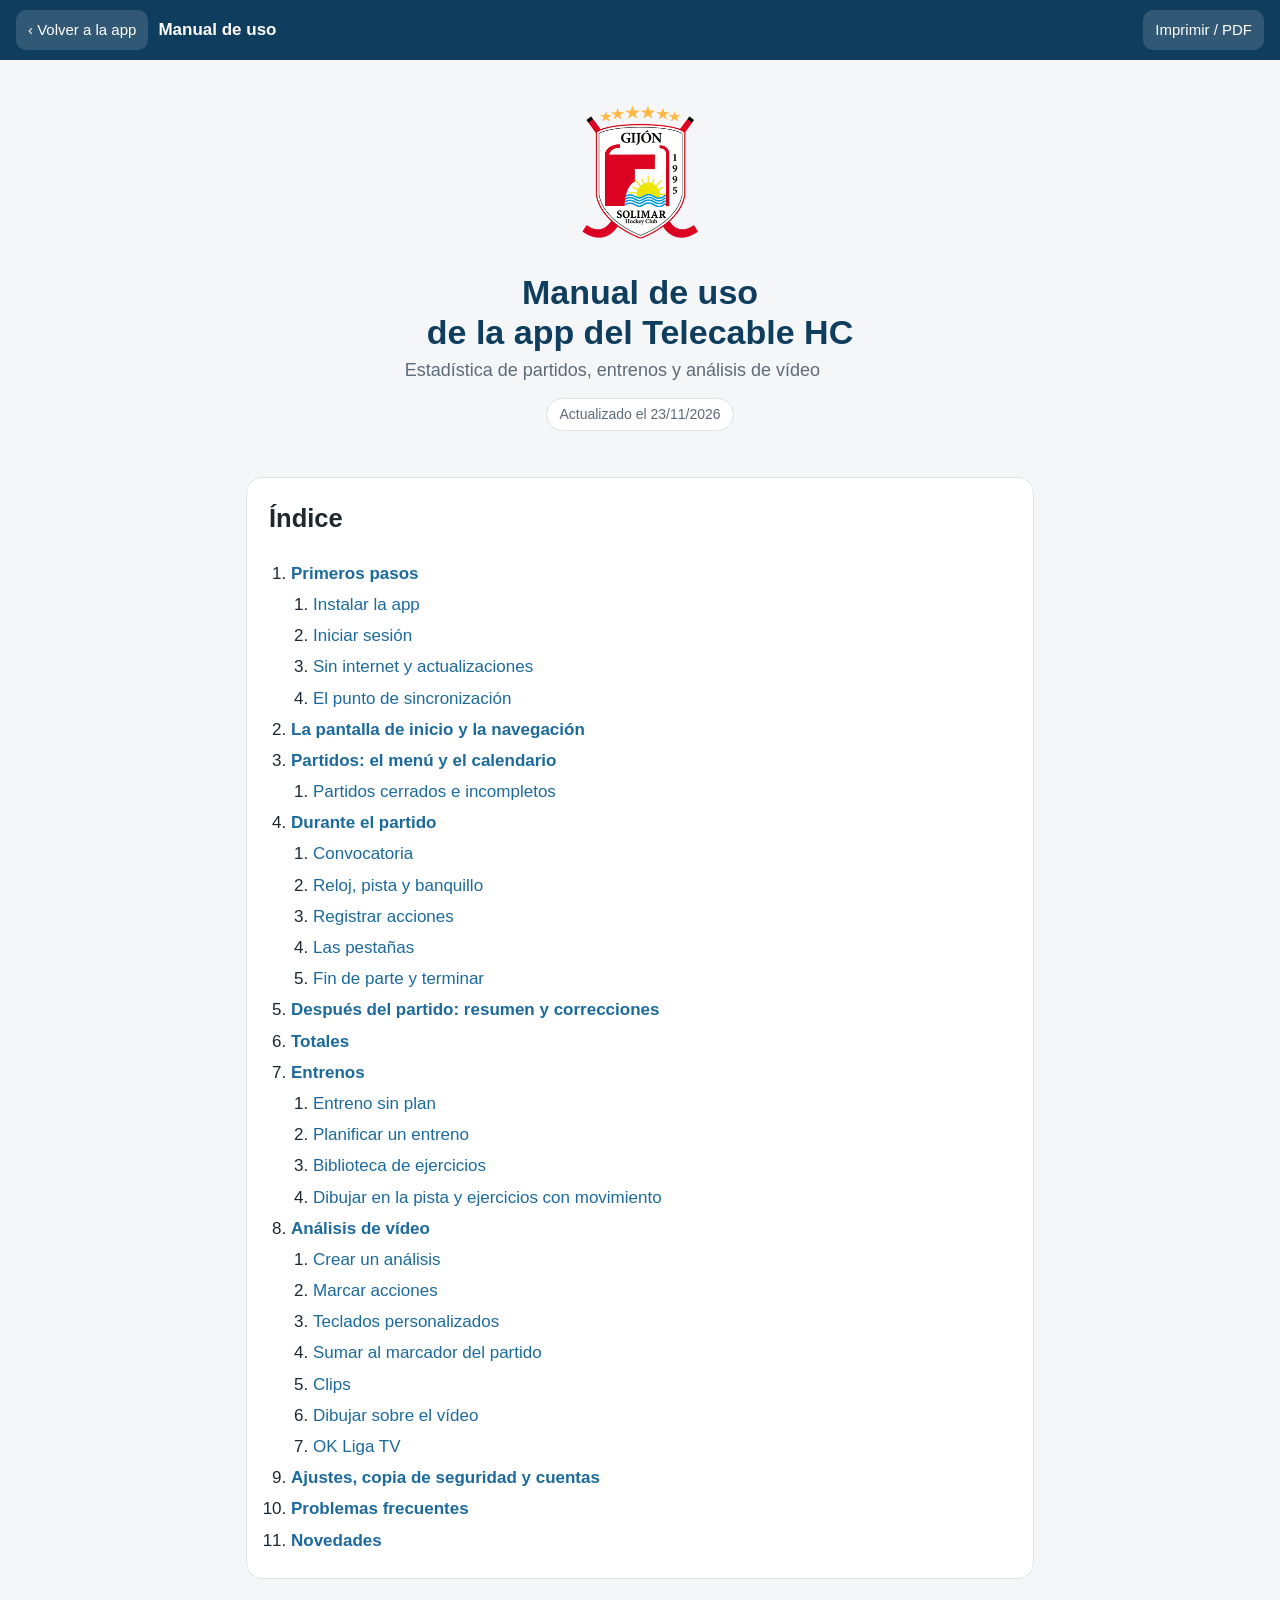
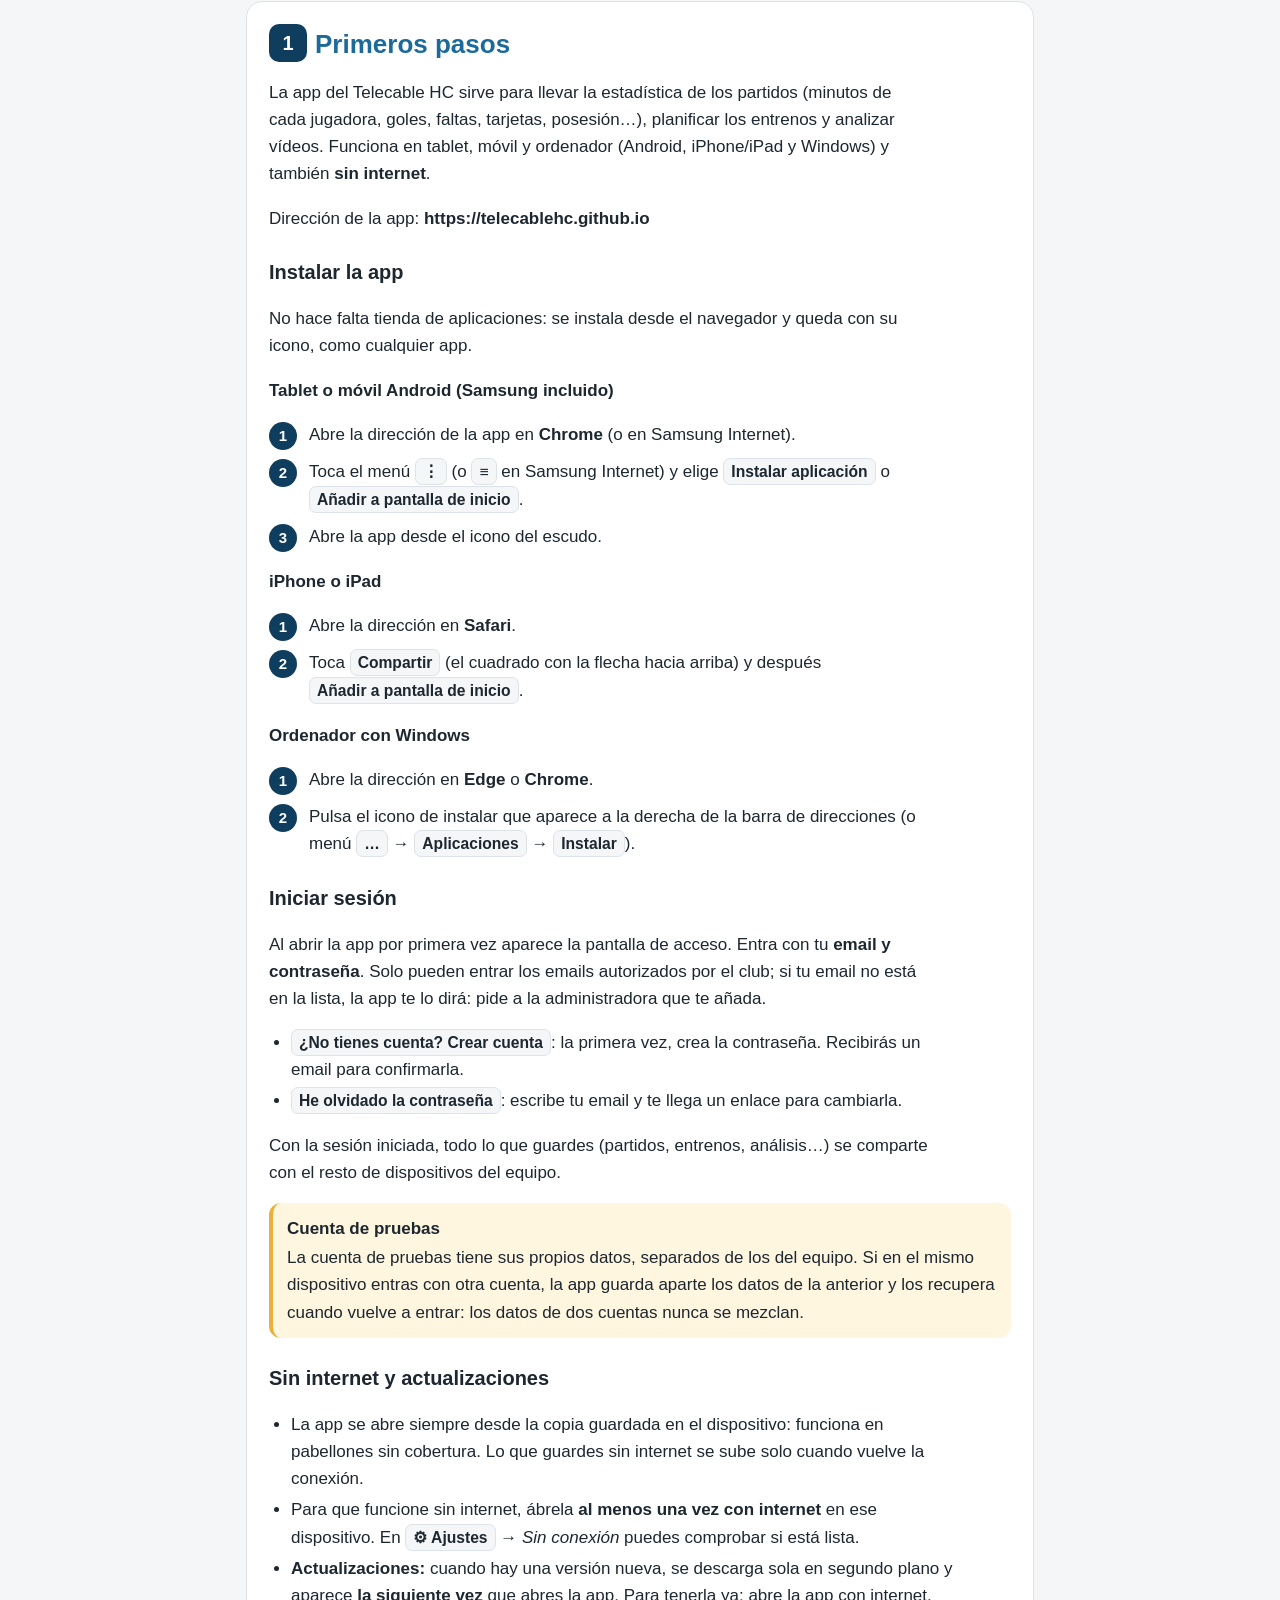
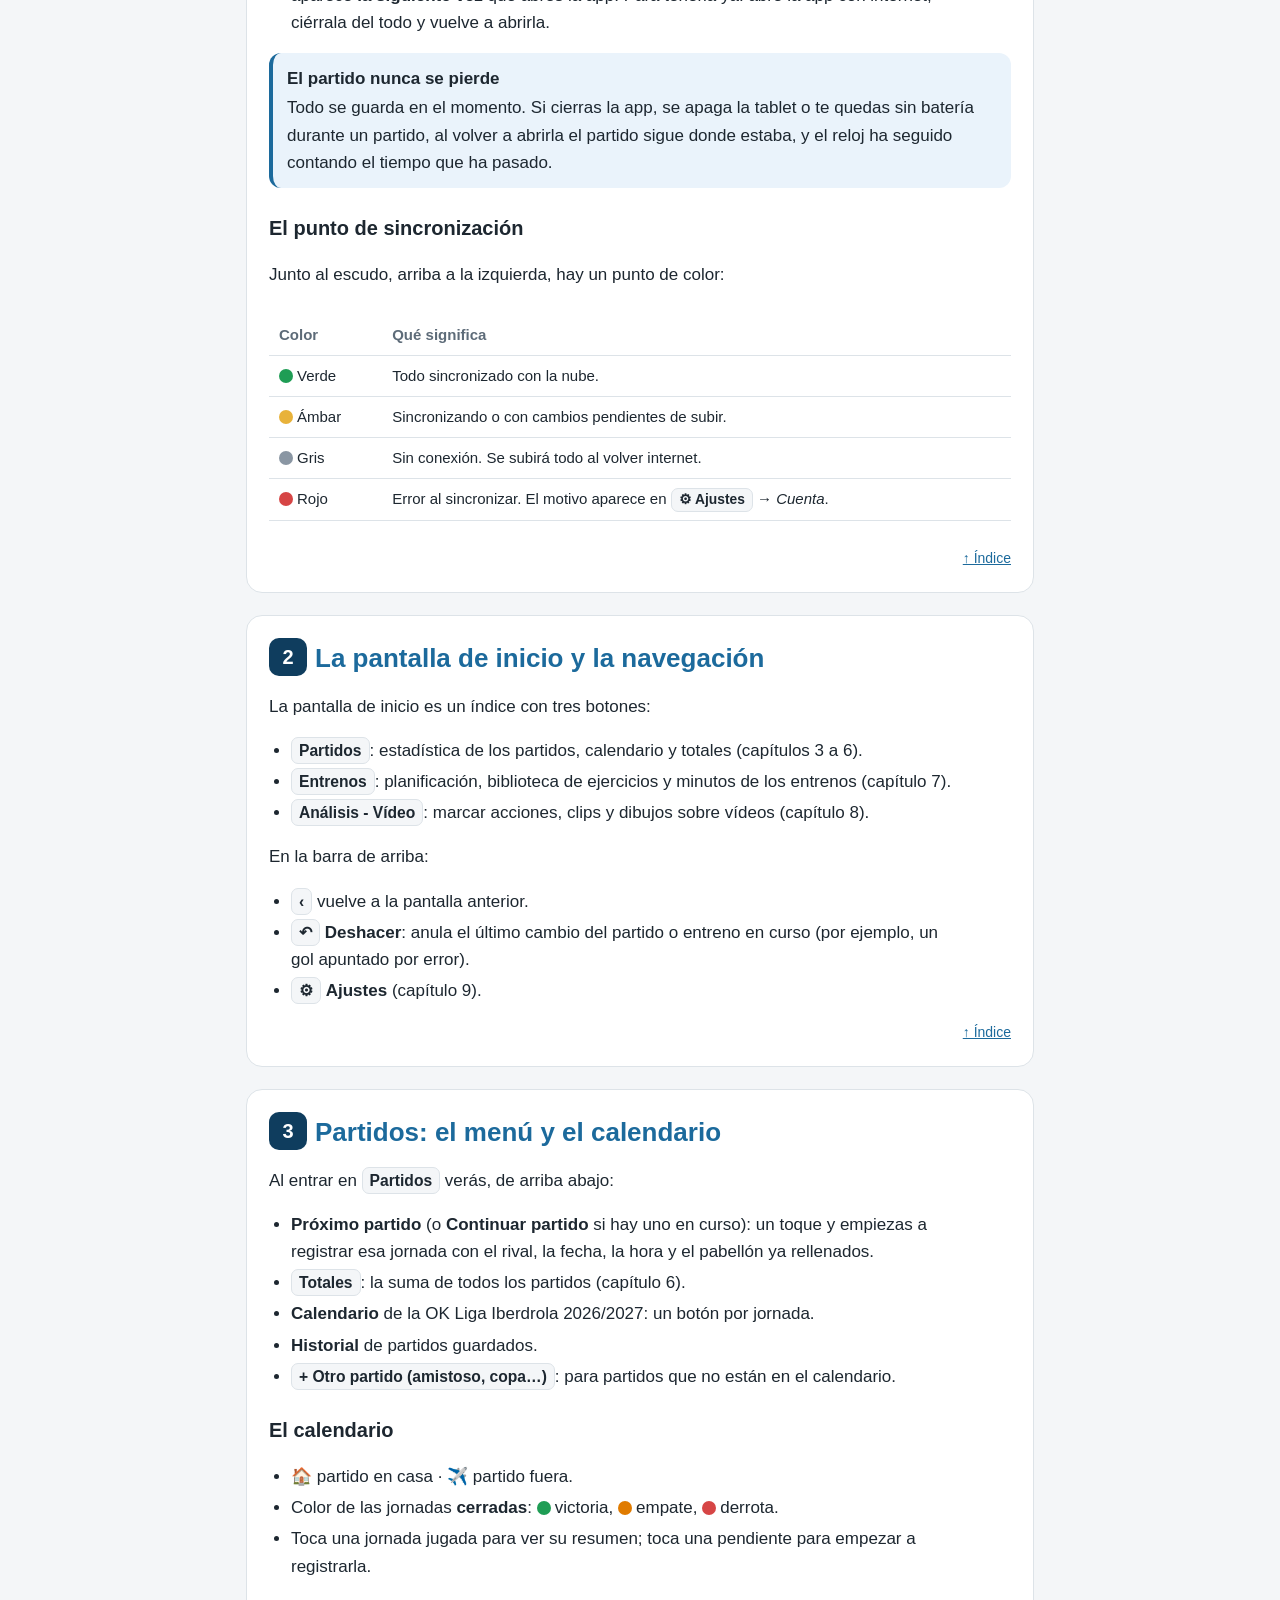
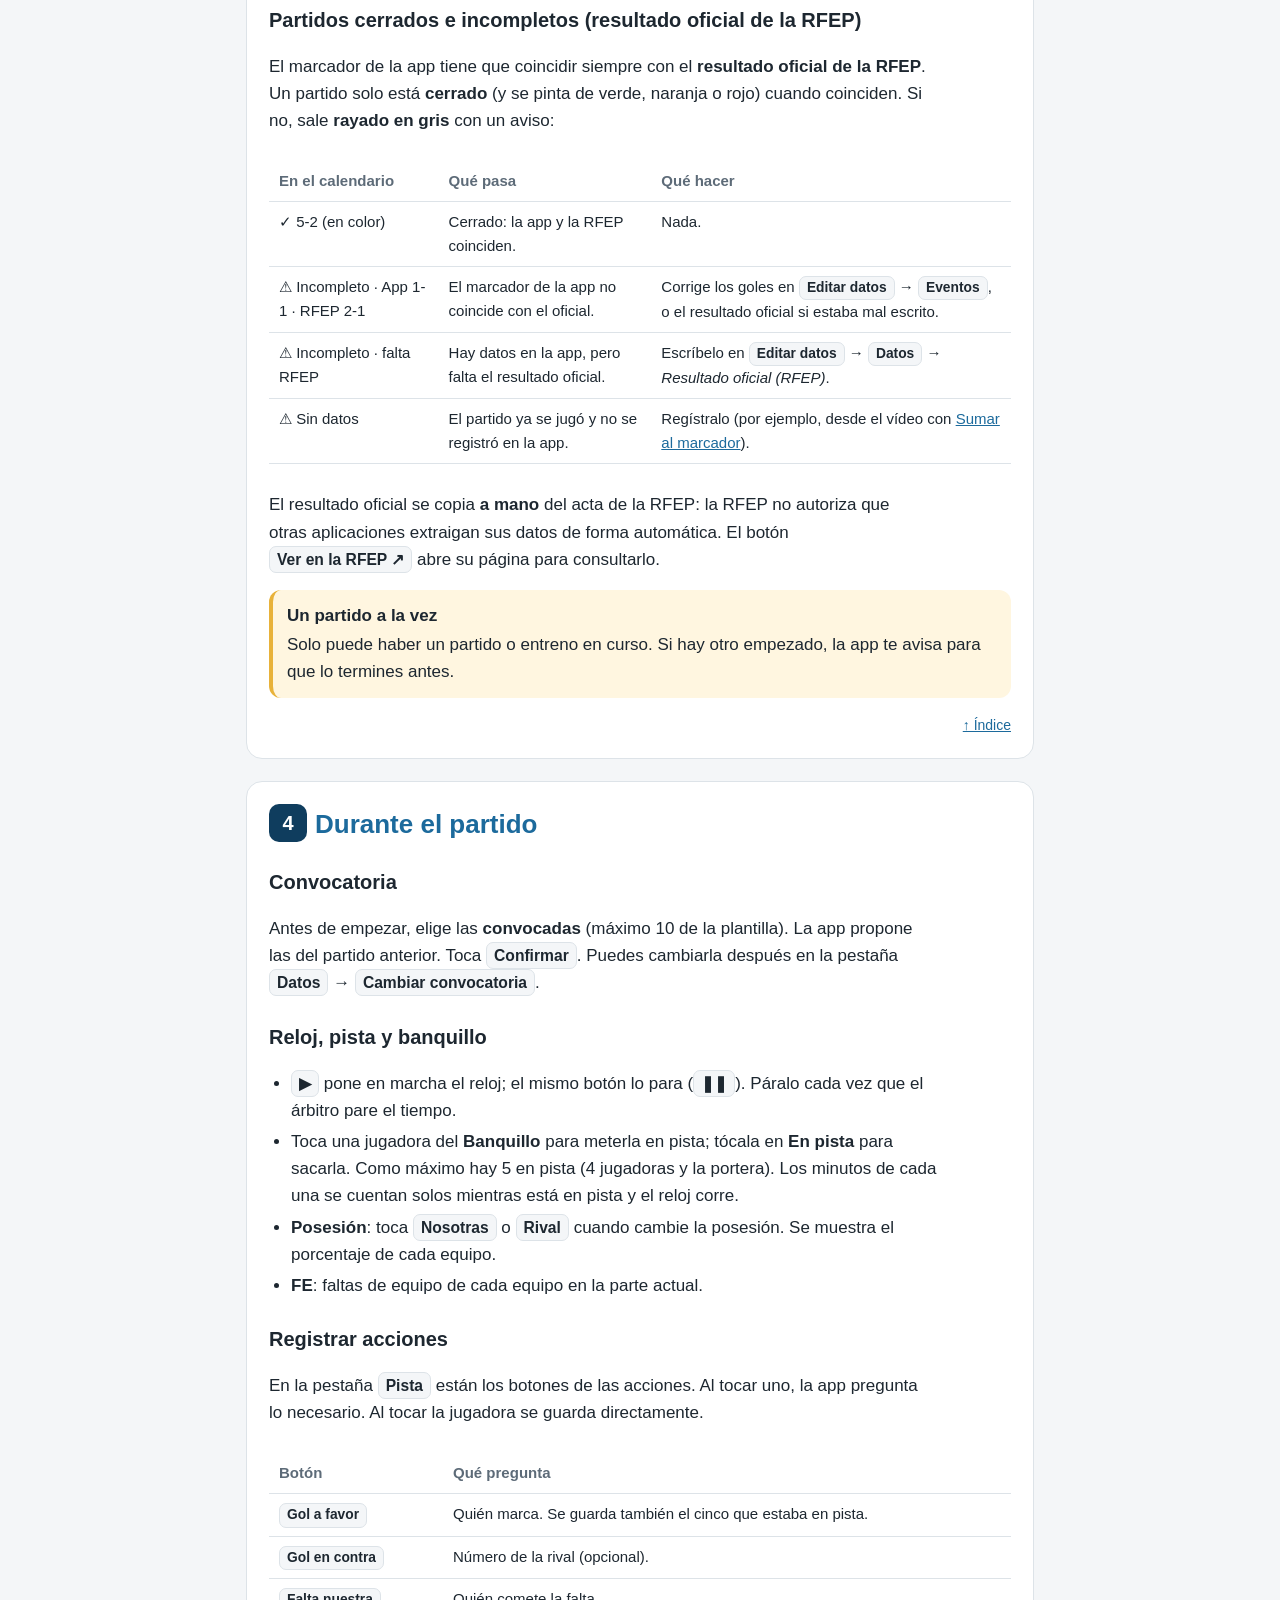
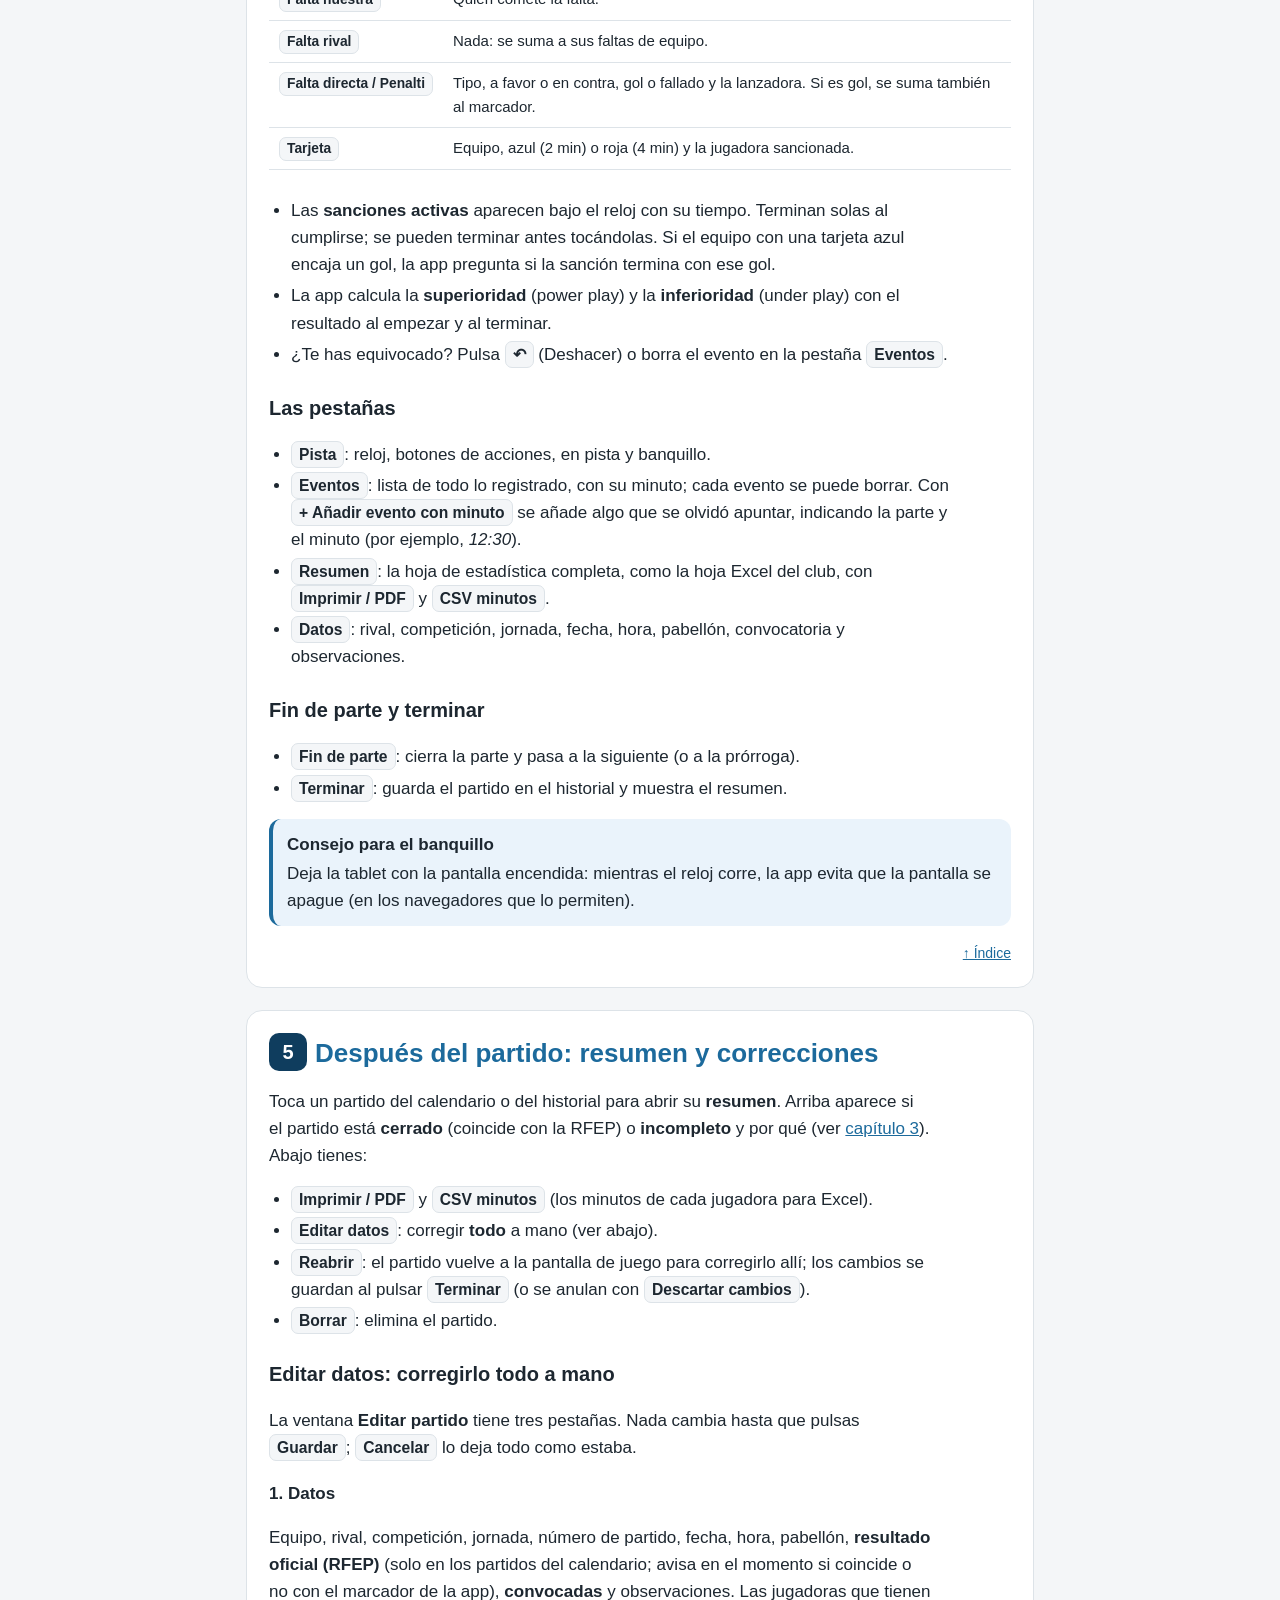
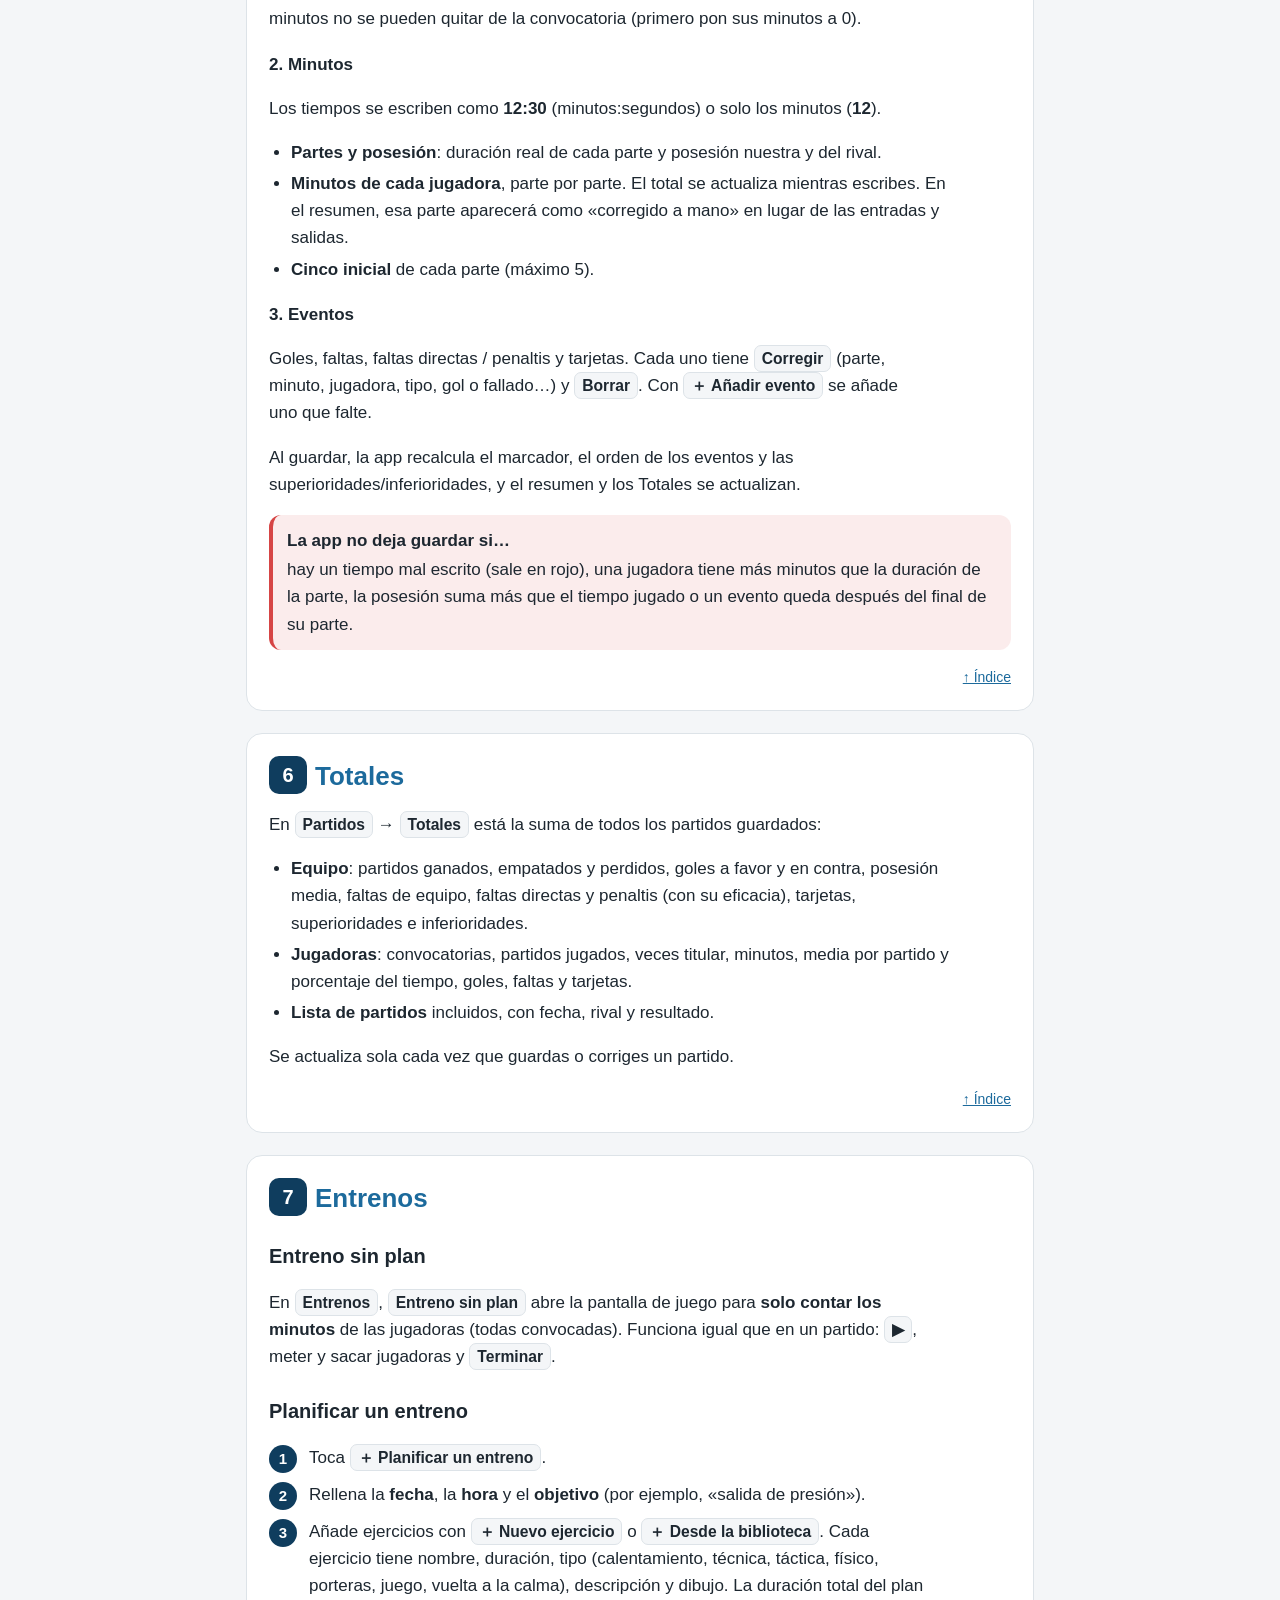
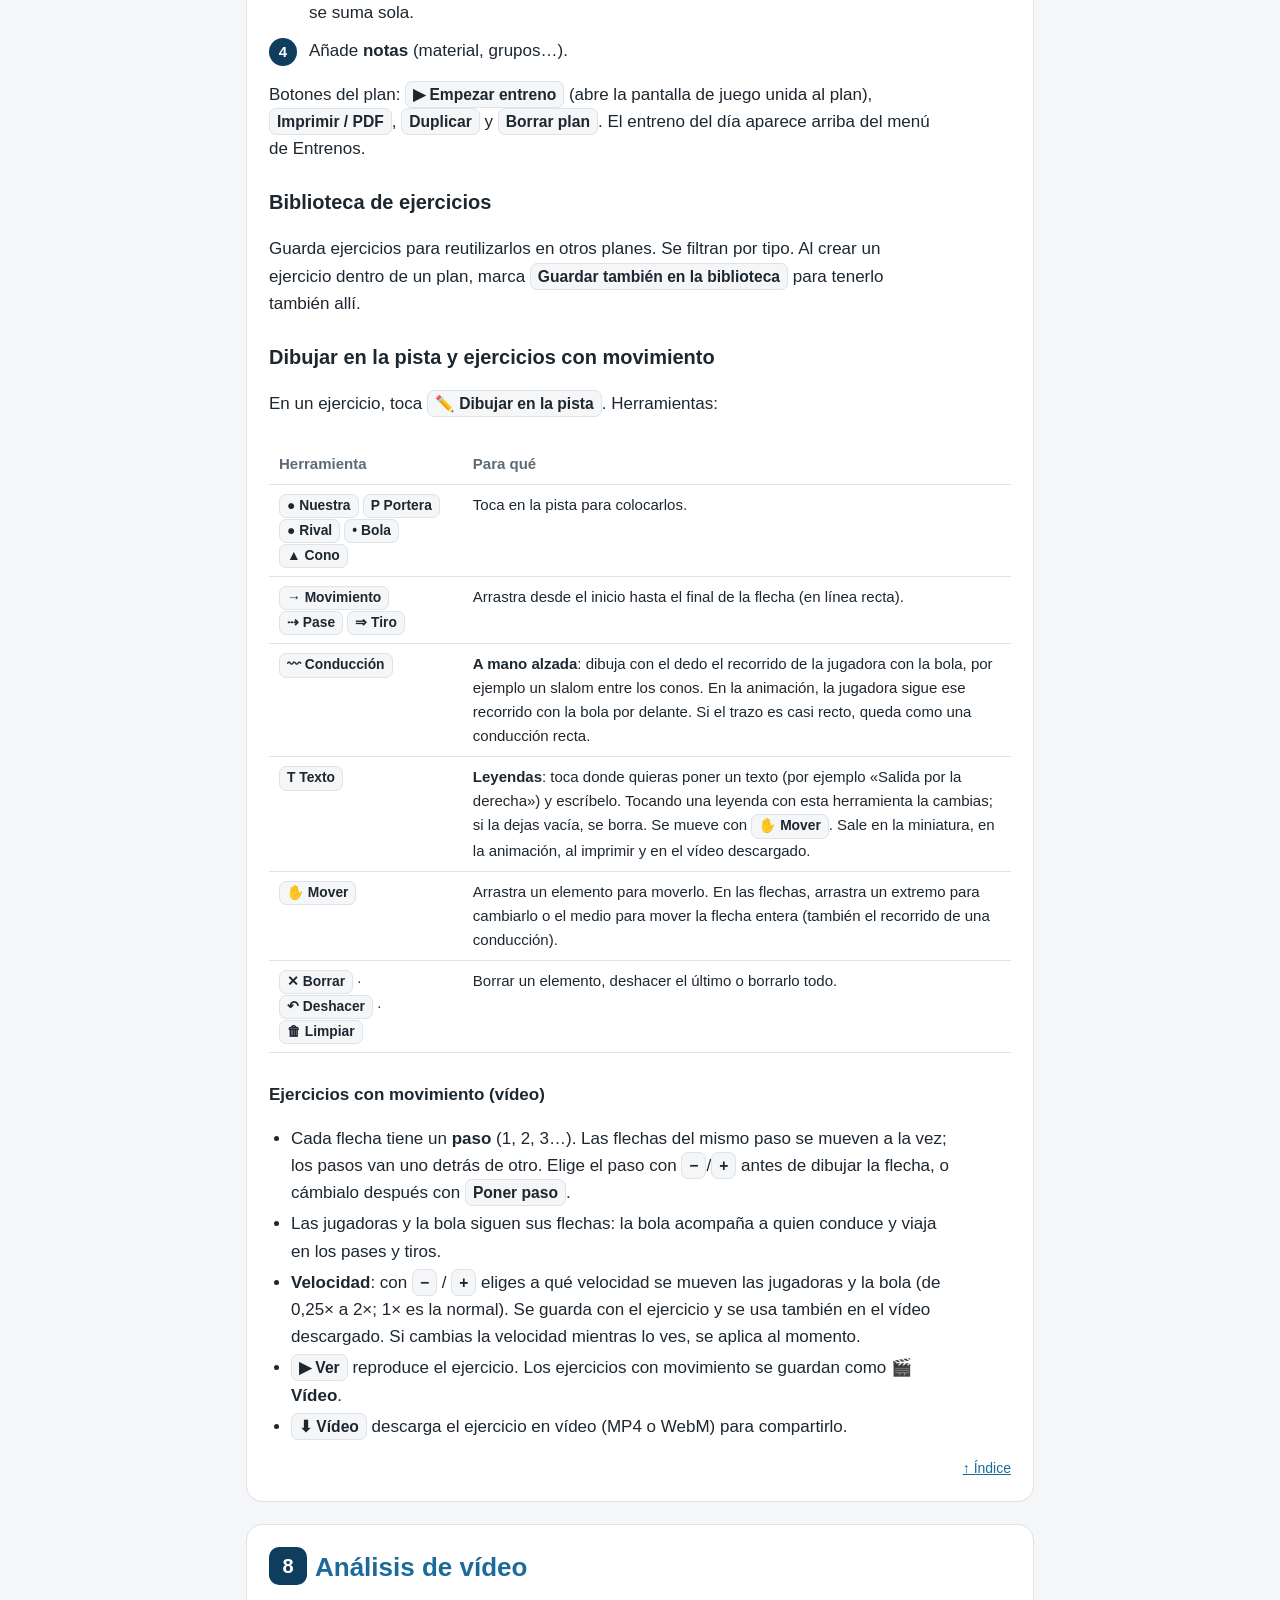
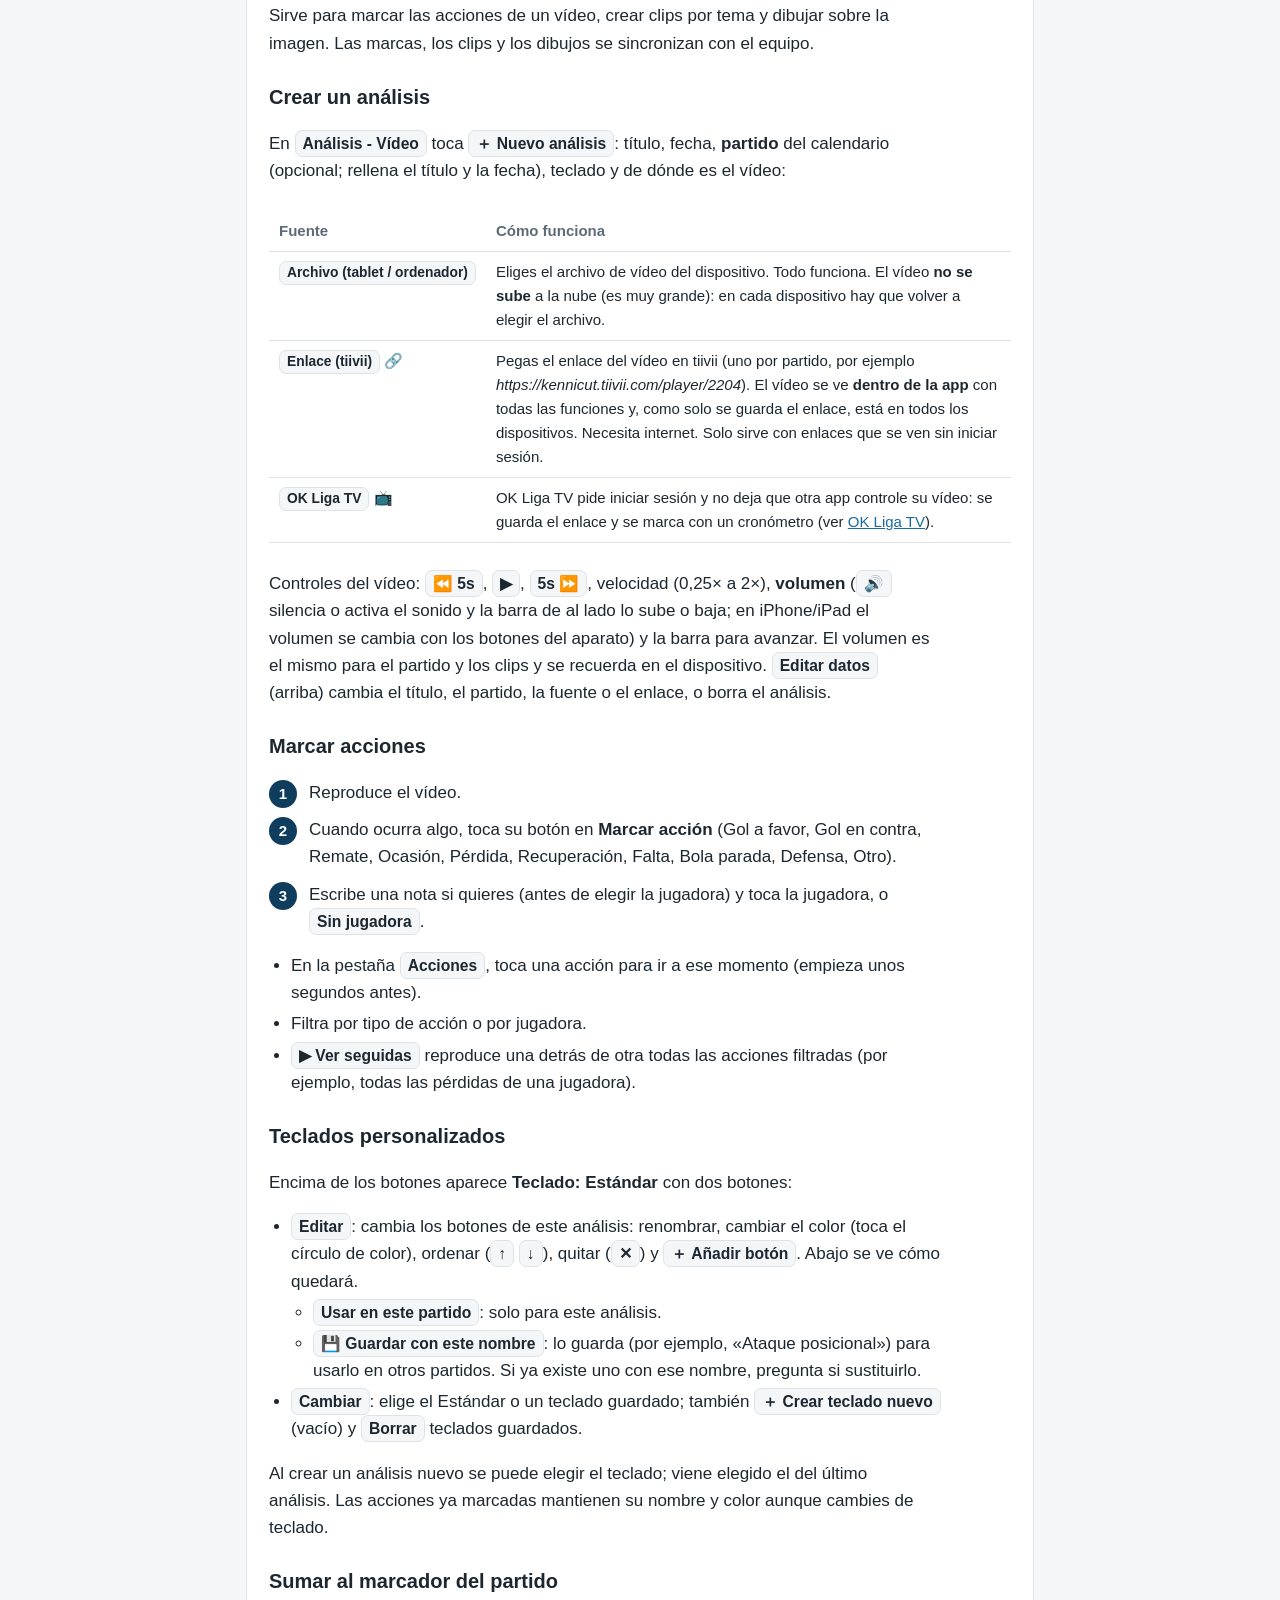
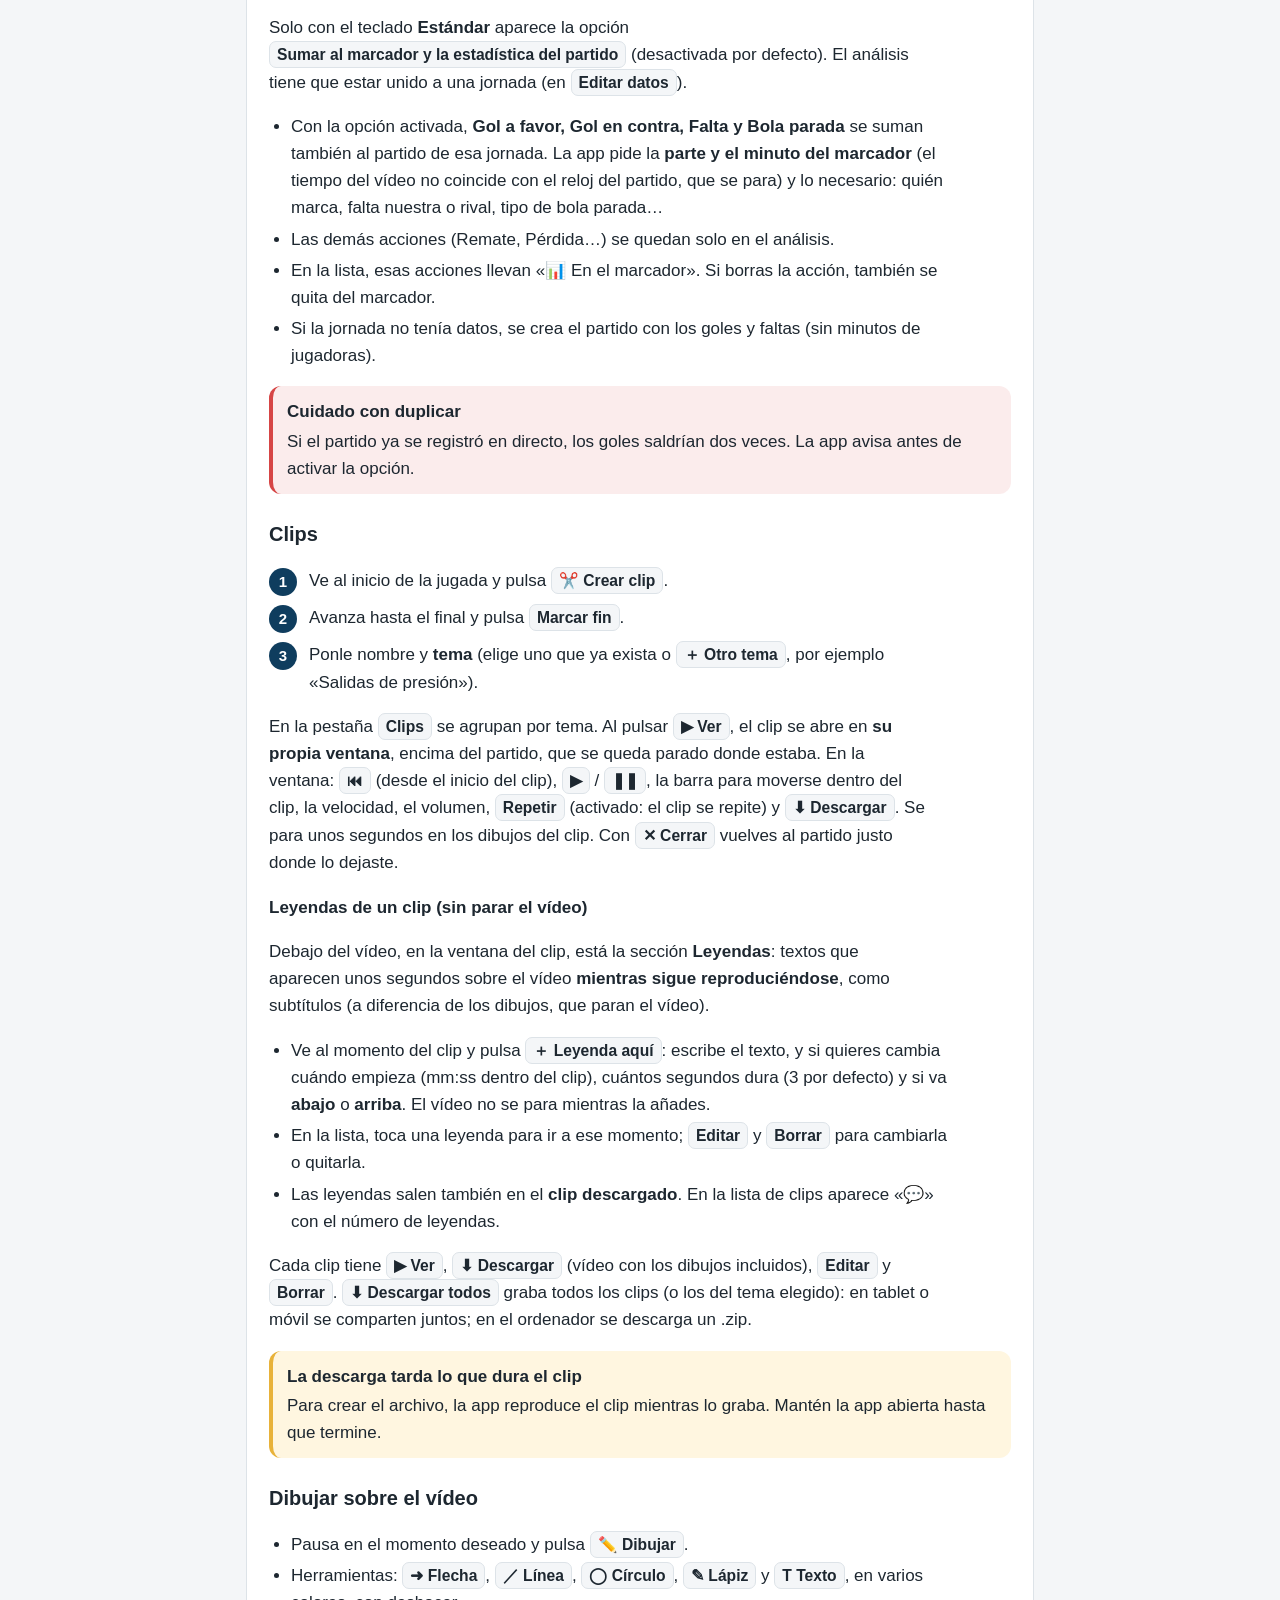
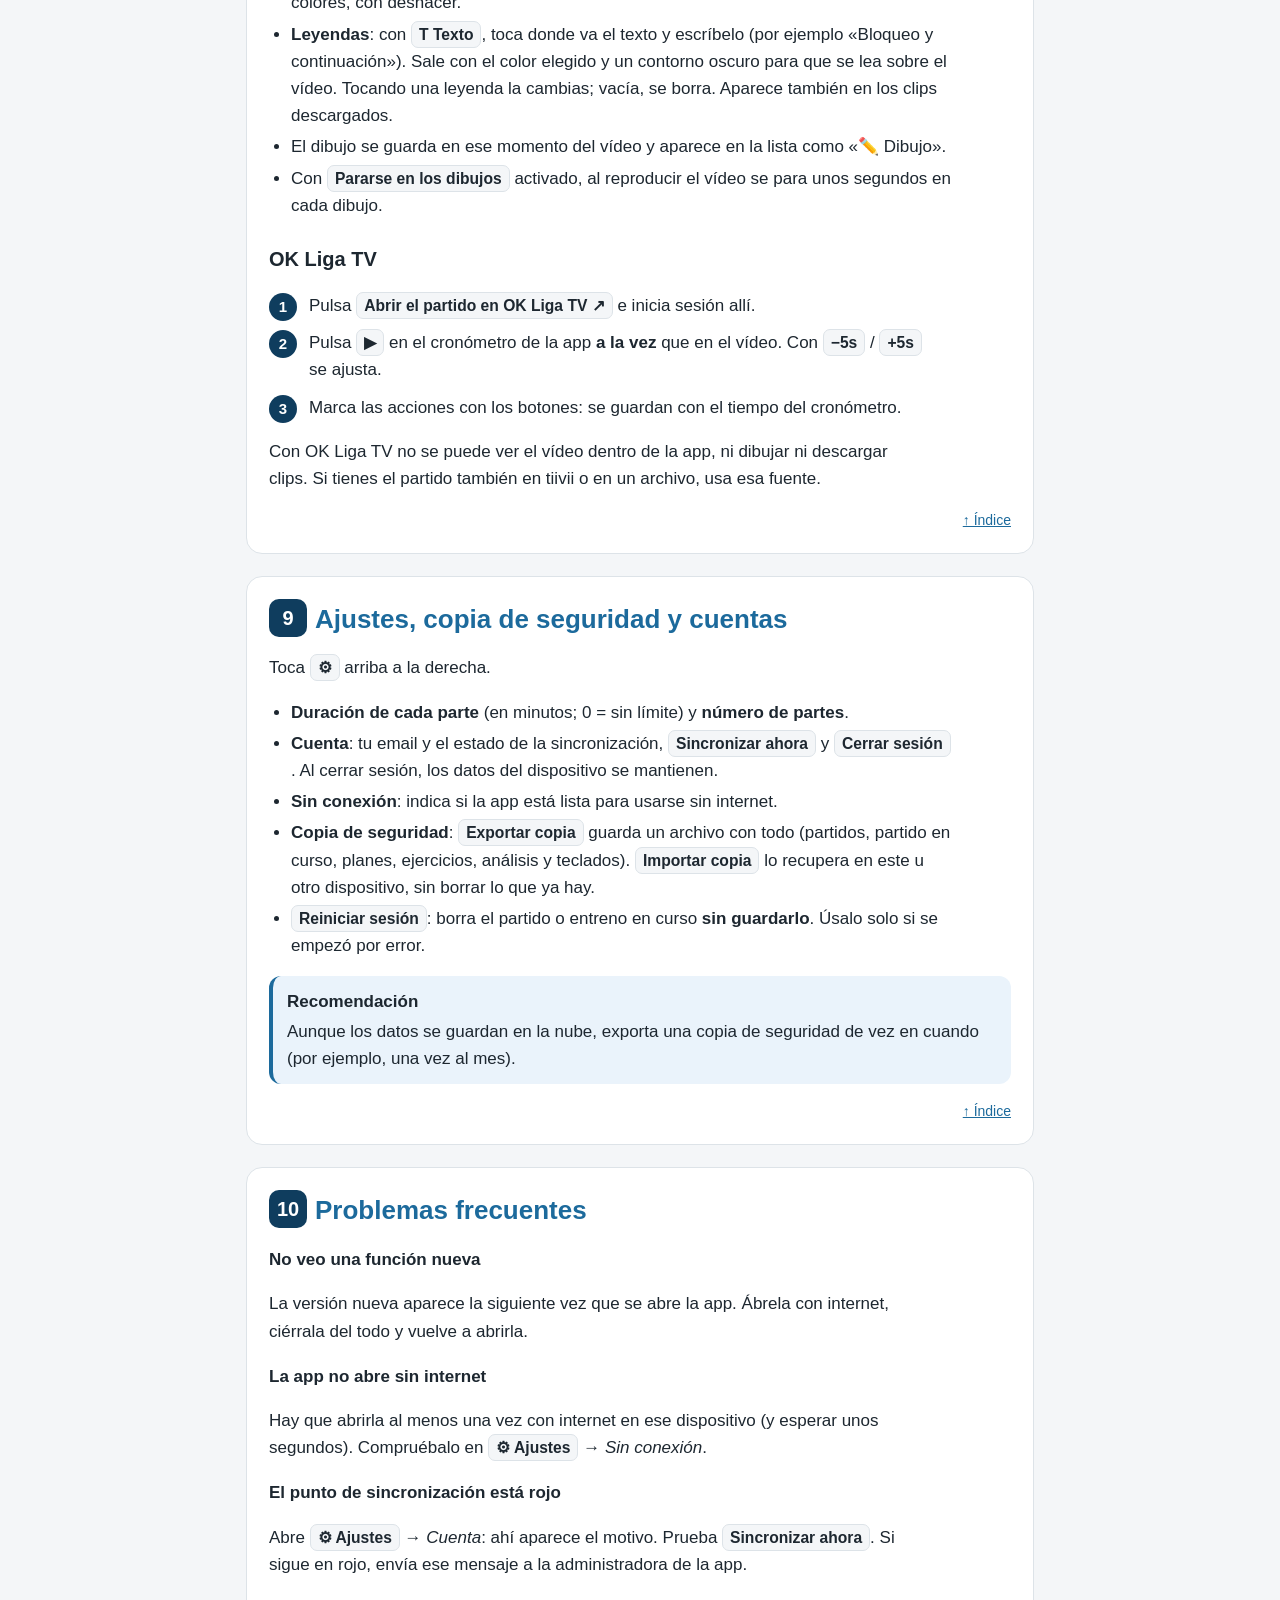
==== commit 98d6039c: "Análisis de vídeo: volumen (silenciar y barra) en el partido y en los clips Co-Authored-By: Claude O" ====
--- a/manual.html
+++ b/manual.html
@@ -381,7 +381,7 @@
     <tr><td><span class="ui">Enlace (tiivii)</span> 🔗</td><td>Pegas el enlace del vídeo en tiivii (uno por partido, por ejemplo <i>https://kennicut.tiivii.com/player/2204</i>). El vídeo se ve <b>dentro de la app</b> con todas las funciones y, como solo se guarda el enlace, está en todos los dispositivos. Necesita internet. Solo sirve con enlaces que se ven sin iniciar sesión.</td></tr>
     <tr><td><span class="ui">OK Liga TV</span> 📺</td><td>OK Liga TV pide iniciar sesión y no deja que otra app controle su vídeo: se guarda el enlace y se marca con un cronómetro (ver <a href="#c8-okliga">OK Liga TV</a>).</td></tr>
   </table></div>
-  <p>Controles del vídeo: <span class="ui">⏪ 5s</span>, <span class="ui">▶</span>, <span class="ui">5s ⏩</span>, velocidad (0,25× a 2×) y la barra para avanzar. <span class="ui">Editar datos</span> (arriba) cambia el título, el partido, la fuente o el enlace, o borra el análisis.</p>
+  <p>Controles del vídeo: <span class="ui">⏪ 5s</span>, <span class="ui">▶</span>, <span class="ui">5s ⏩</span>, velocidad (0,25× a 2×), <b>volumen</b> (<span class="ui">🔊</span> silencia o activa el sonido y la barra de al lado lo sube o baja; en iPhone/iPad el volumen se cambia con los botones del aparato) y la barra para avanzar. El volumen es el mismo para el partido y los clips y se recuerda en el dispositivo. <span class="ui">Editar datos</span> (arriba) cambia el título, el partido, la fuente o el enlace, o borra el análisis.</p>
 
   <h3 id="c8-acciones">Marcar acciones</h3>
   <ol class="steps">
@@ -423,7 +423,7 @@
     <li>Avanza hasta el final y pulsa <span class="ui">Marcar fin</span>.</li>
     <li>Ponle nombre y <b>tema</b> (elige uno que ya exista o <span class="ui">＋ Otro tema</span>, por ejemplo «Salidas de presión»).</li>
   </ol>
-  <p>En la pestaña <span class="ui">Clips</span> se agrupan por tema. Al pulsar <span class="ui">▶ Ver</span>, el clip se abre en <b>su propia ventana</b>, encima del partido, que se queda parado donde estaba. En la ventana: <span class="ui">⏮</span> (desde el inicio del clip), <span class="ui">▶</span> / <span class="ui">❚❚</span>, la barra para moverse dentro del clip, la velocidad, <span class="ui">Repetir</span> (activado: el clip se repite) y <span class="ui">⬇ Descargar</span>. Se para unos segundos en los dibujos del clip. Con <span class="ui">✕ Cerrar</span> vuelves al partido justo donde lo dejaste.</p>
+  <p>En la pestaña <span class="ui">Clips</span> se agrupan por tema. Al pulsar <span class="ui">▶ Ver</span>, el clip se abre en <b>su propia ventana</b>, encima del partido, que se queda parado donde estaba. En la ventana: <span class="ui">⏮</span> (desde el inicio del clip), <span class="ui">▶</span> / <span class="ui">❚❚</span>, la barra para moverse dentro del clip, la velocidad, el volumen, <span class="ui">Repetir</span> (activado: el clip se repite) y <span class="ui">⬇ Descargar</span>. Se para unos segundos en los dibujos del clip. Con <span class="ui">✕ Cerrar</span> vuelves al partido justo donde lo dejaste.</p>
   <h4>Leyendas de un clip (sin parar el vídeo)</h4>
   <p>Debajo del vídeo, en la ventana del clip, está la sección <b>Leyendas</b>: textos que aparecen unos segundos sobre el vídeo <b>mientras sigue reproduciéndose</b>, como subtítulos (a diferencia de los dibujos, que paran el vídeo).</p>
   <ul>
@@ -495,7 +495,7 @@
   <!-- Añadir aquí cada cambio nuevo (arriba del todo) y actualizar la fecha de la portada -->
   <dl class="log">
     <dt>23/11/2026</dt>
-    <dd><ul><li>Análisis de vídeo: <b>leyendas en los clips</b> que salen unos segundos sin parar el vídeo (también en el clip descargado).</li>
+    <dd><ul><li>Análisis de vídeo: botón de <b>volumen</b> (silenciar y barra de volumen) en el partido y en los clips.</li><li>Análisis de vídeo: <b>leyendas en los clips</b> que salen unos segundos sin parar el vídeo (también en el clip descargado).</li>
       <li>Análisis de vídeo: la descarga de un clip ya no se queda colgada si el vídeo no avanza; avisa del problema.</li><li>Dibujos: nueva herramienta <b>T Texto</b> para poner <b>leyendas</b>, tanto en los entrenos como en el análisis de vídeo.</li>
       <li>Las notas y los nombres de clips abren el teclado normal (antes, el numérico).</li>
       <li>Análisis de vídeo: corregido que, a veces, la descarga de un clip con dibujos no terminaba.</li><li>Análisis de vídeo: los clips se ven en <b>su propia ventana</b>; al cerrarla, el partido sigue donde estaba.</li>
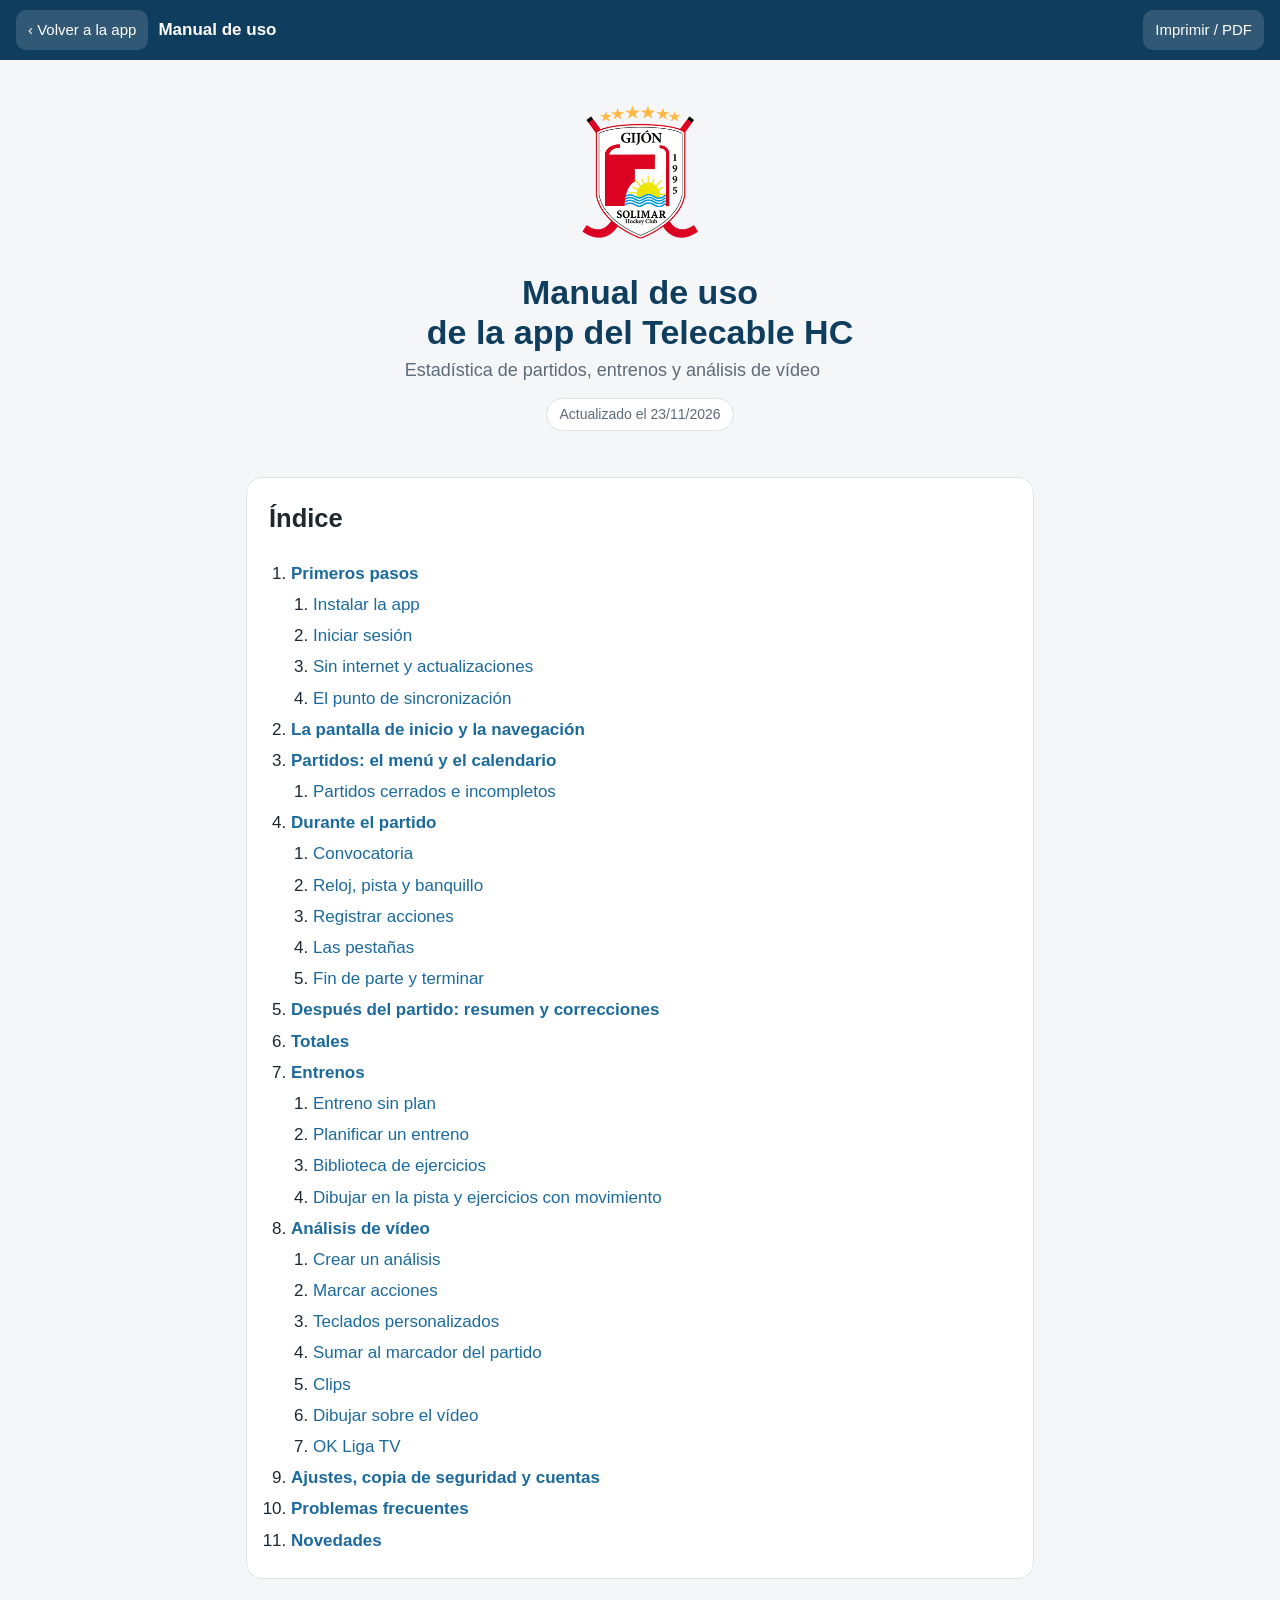
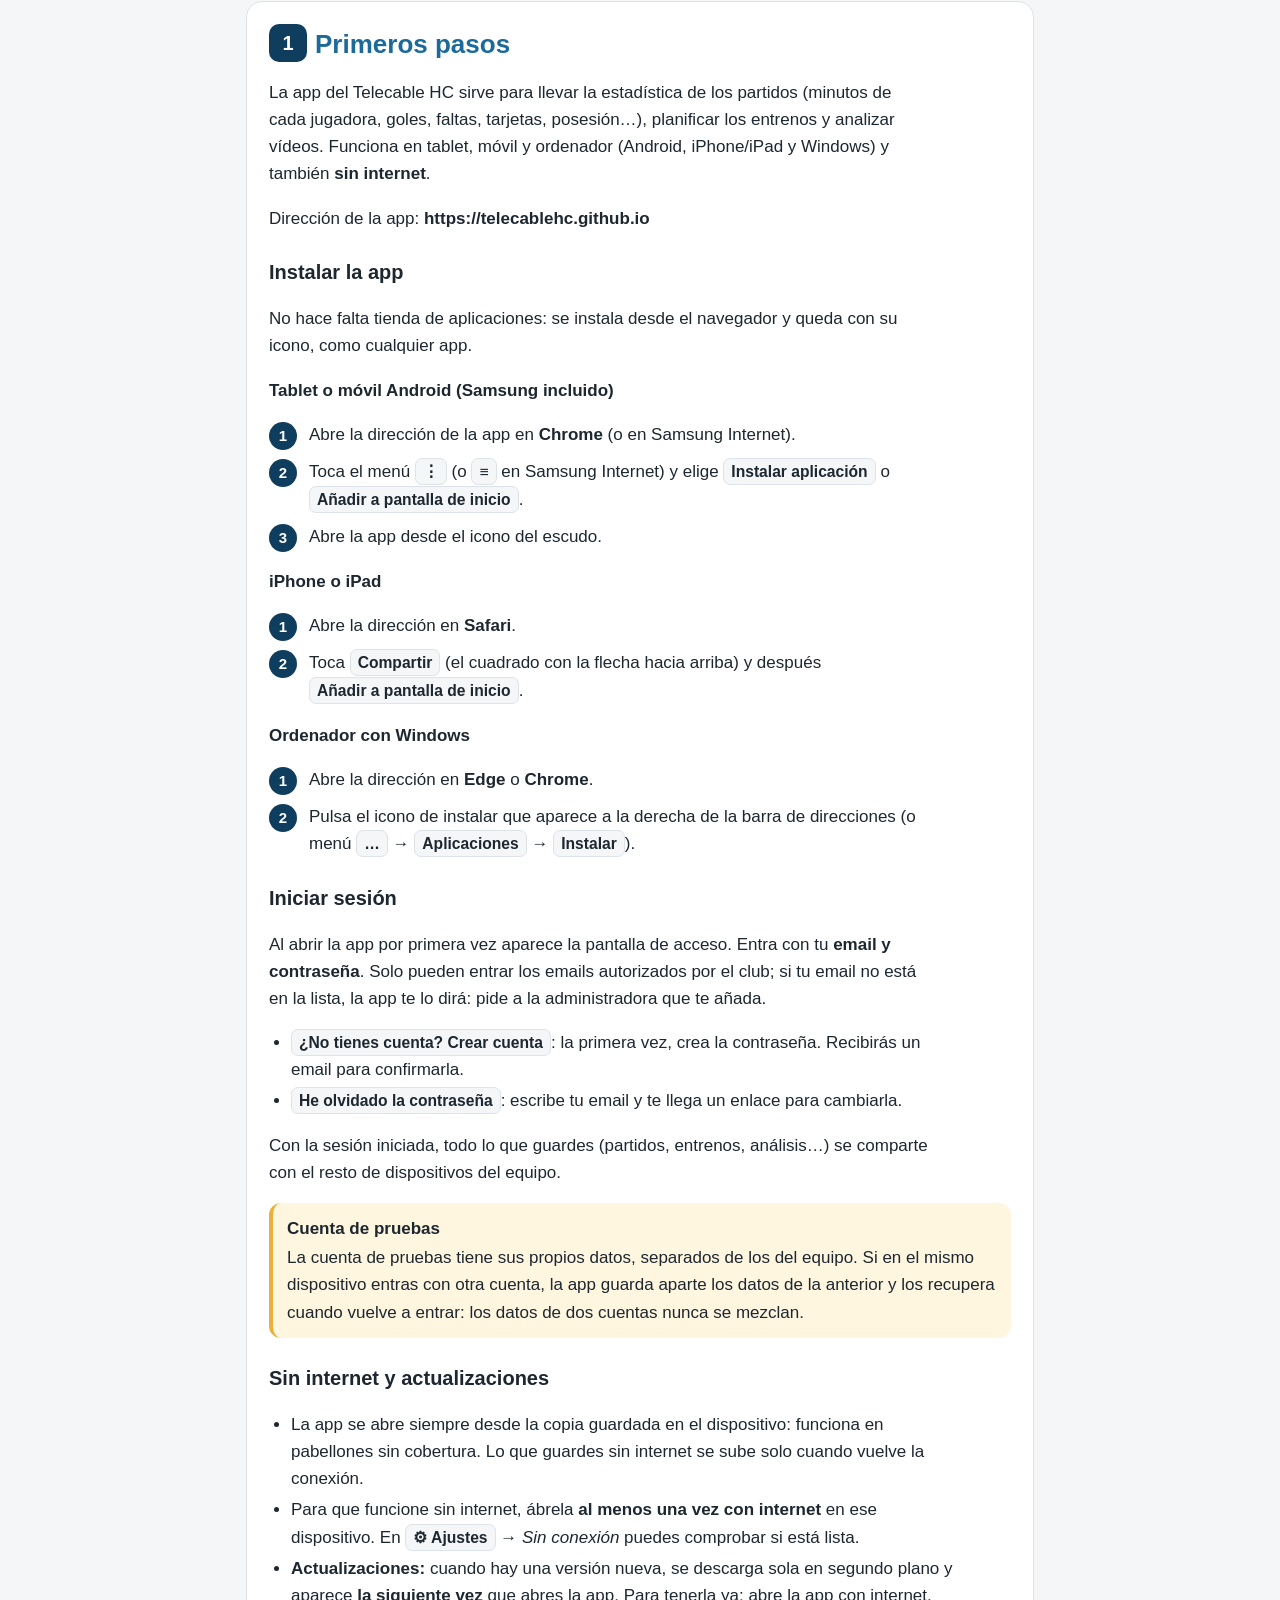
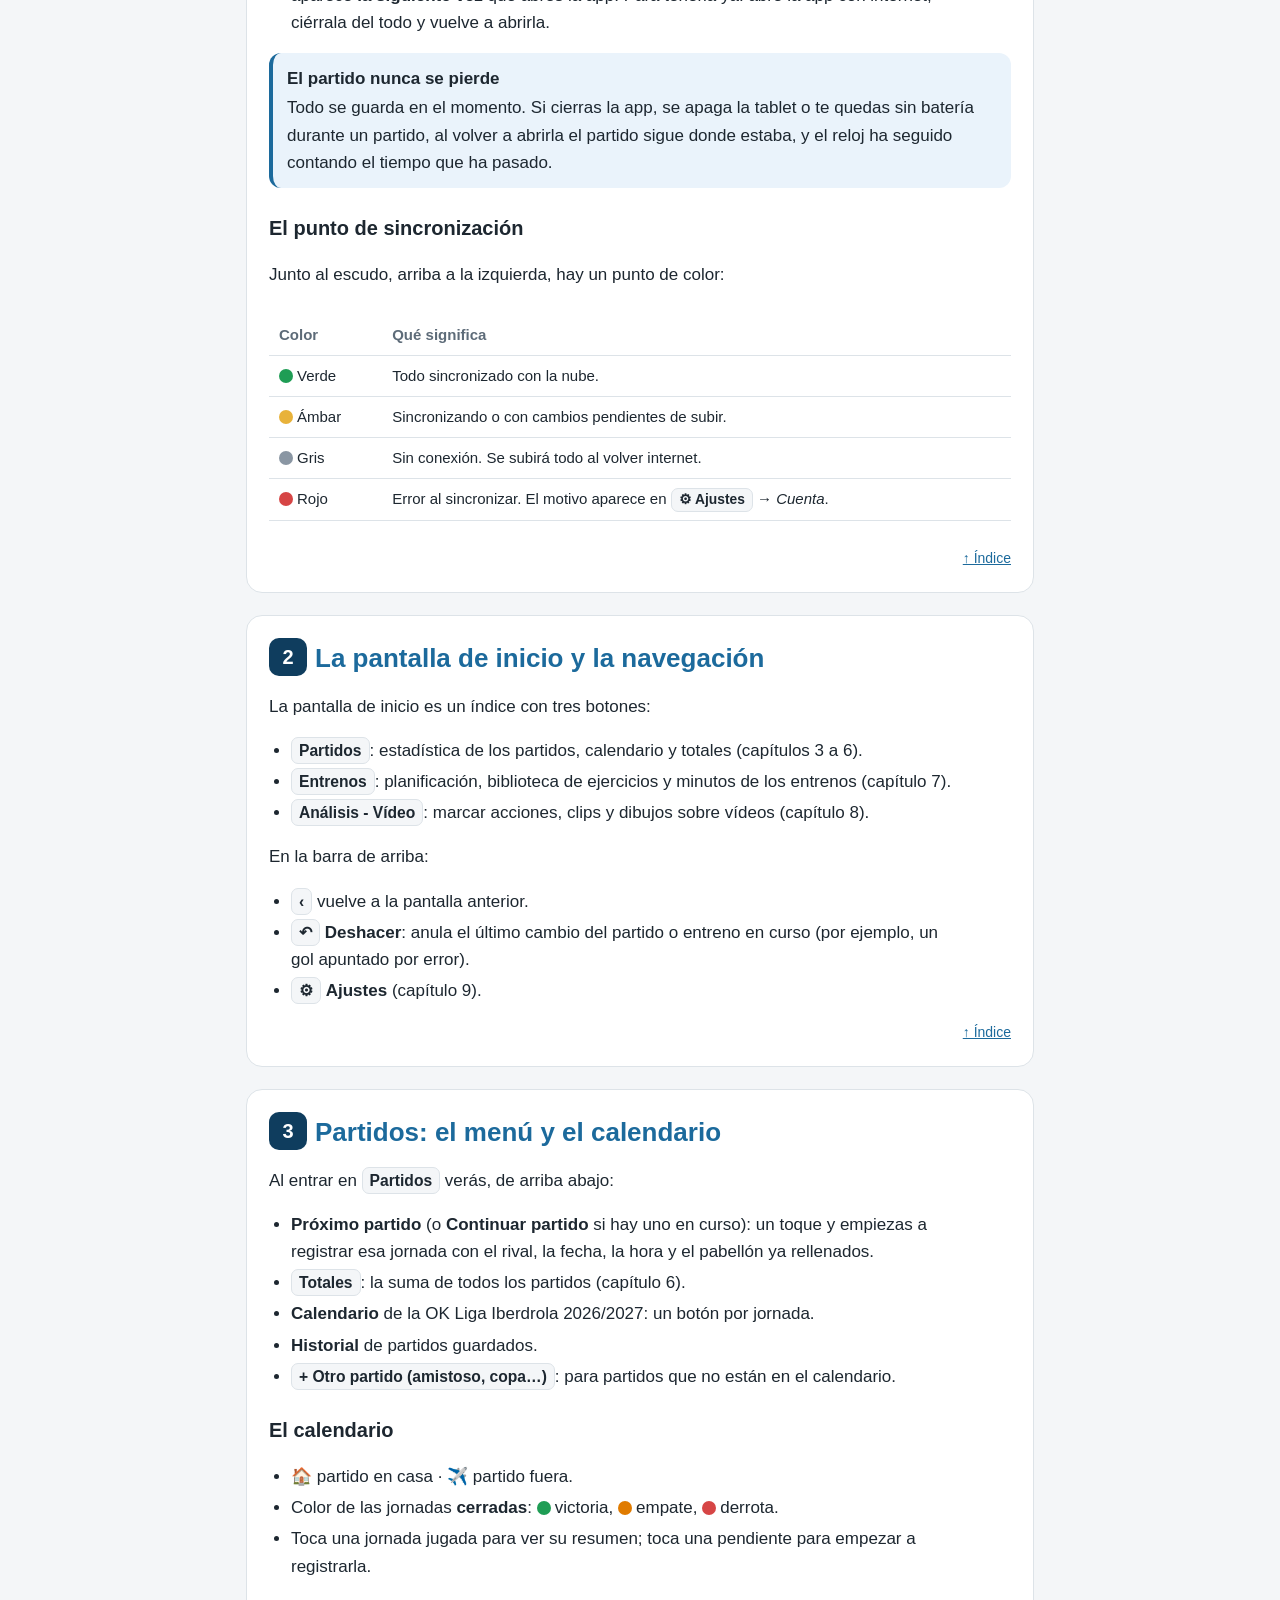
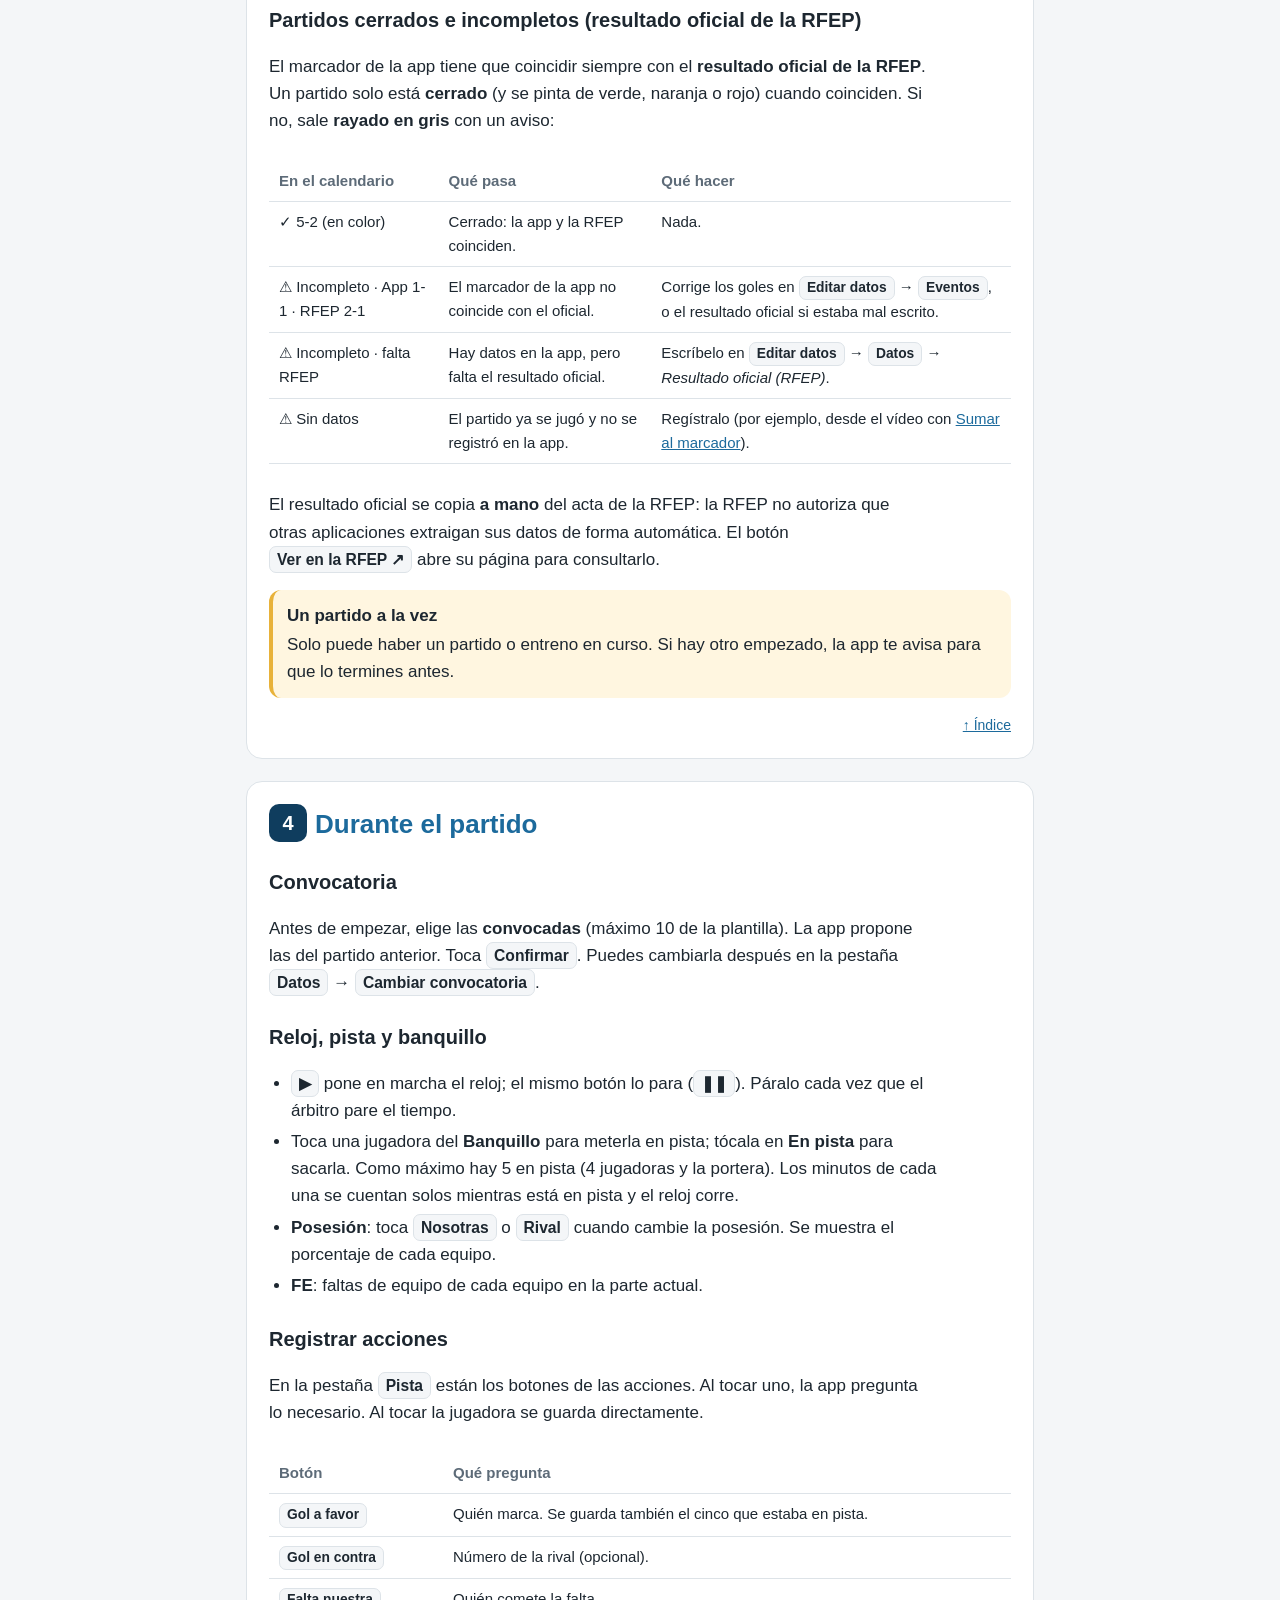
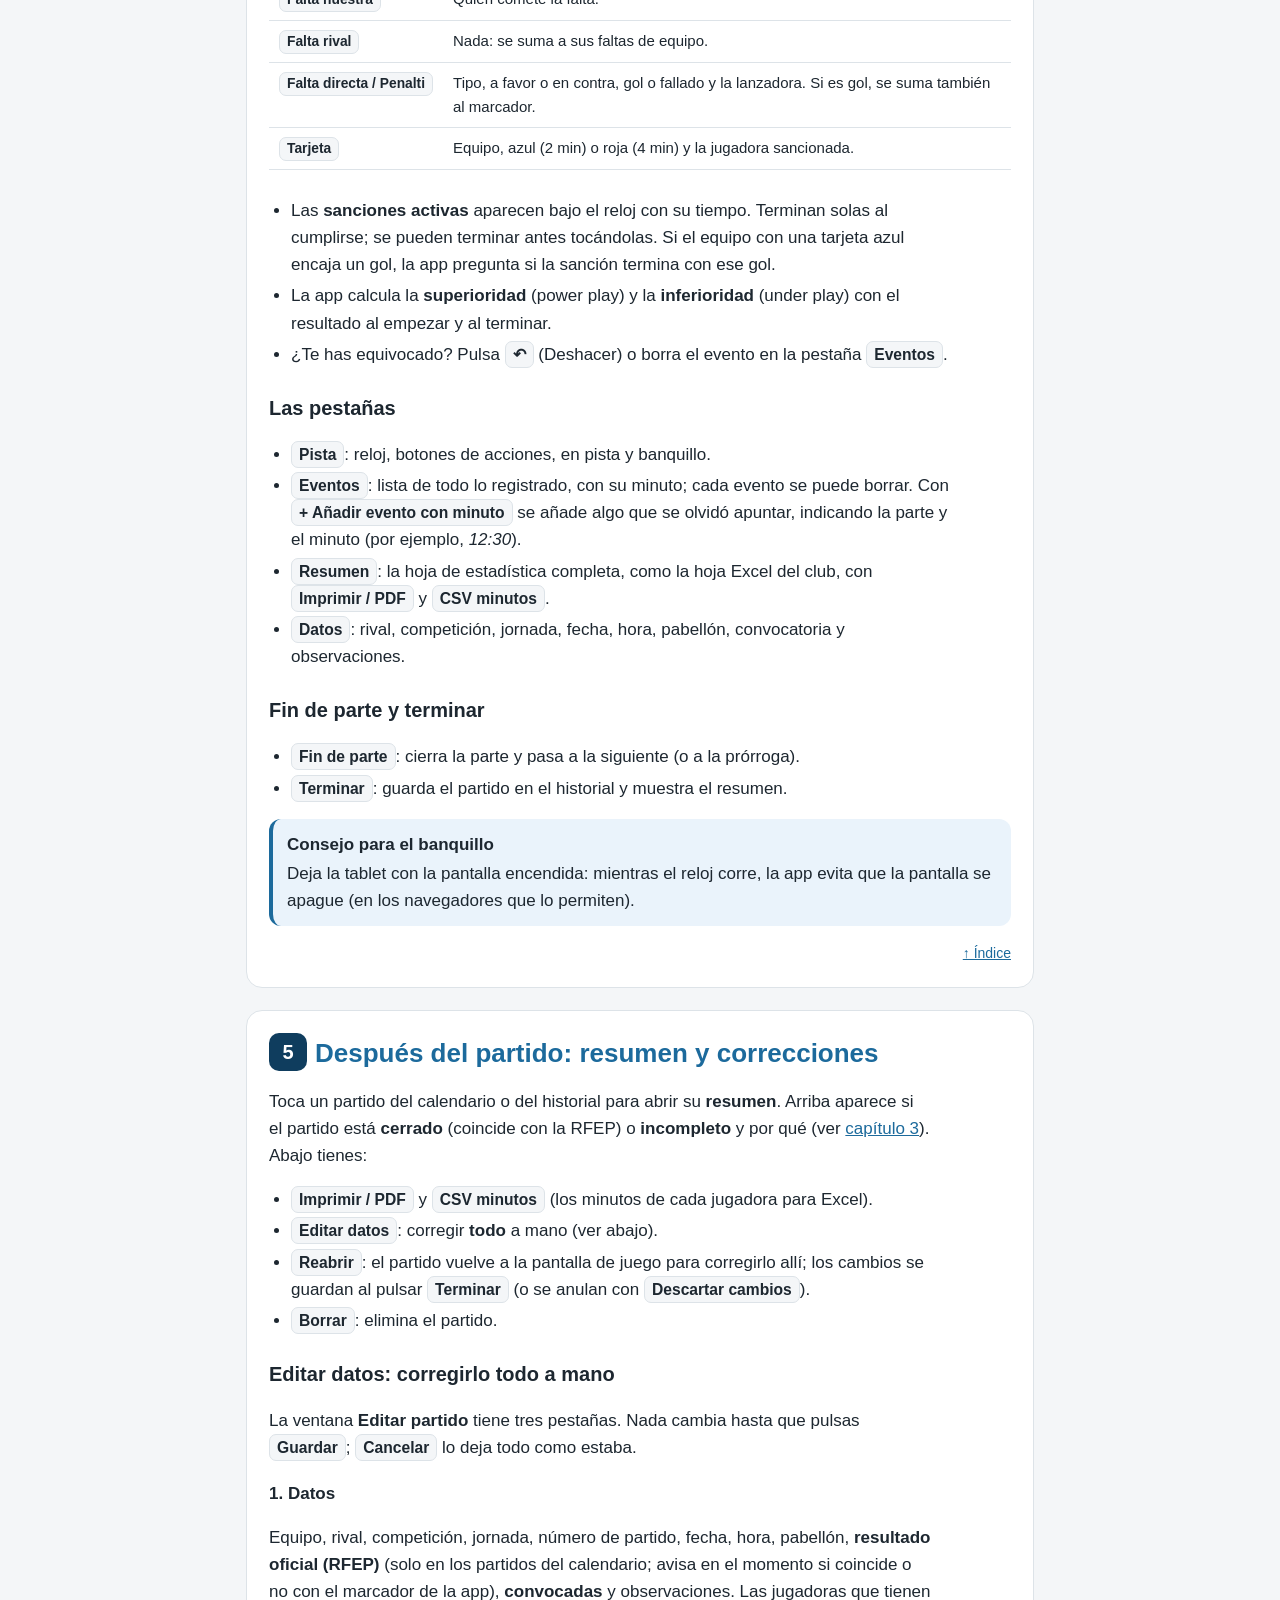
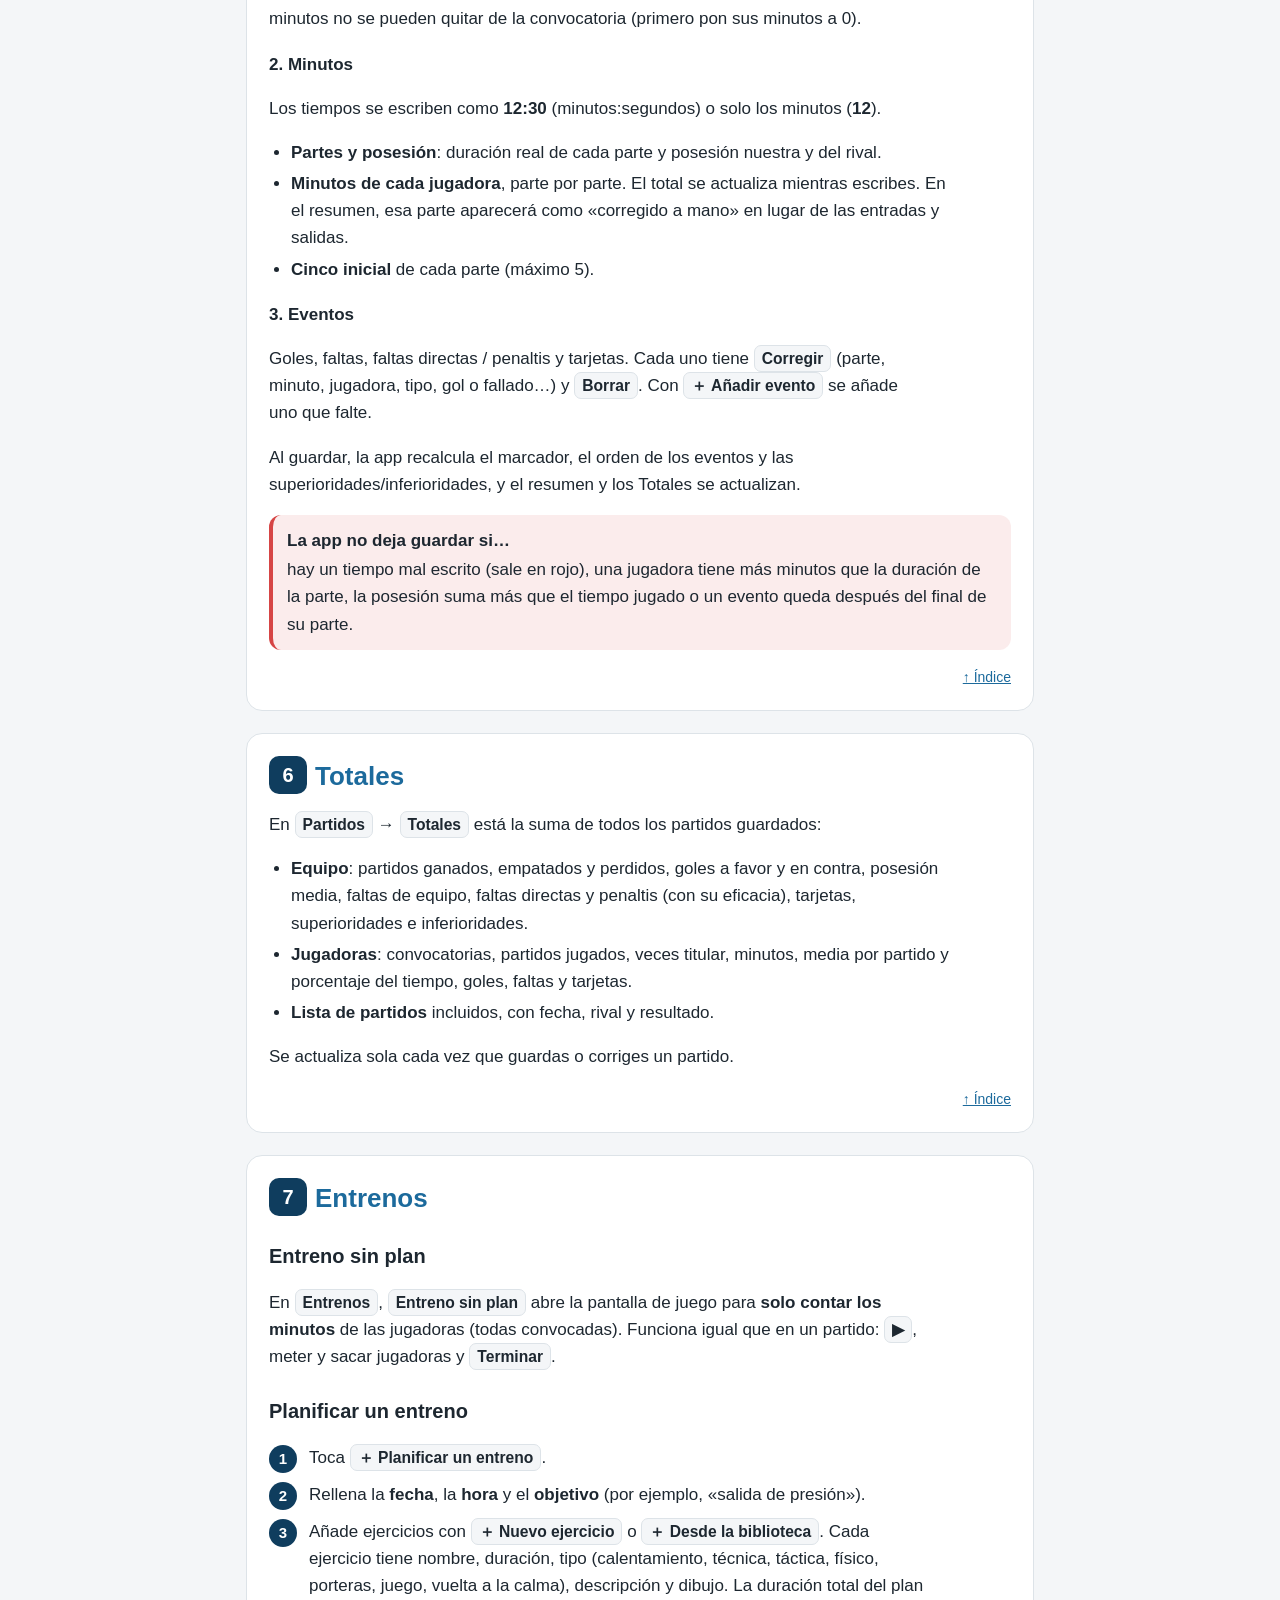
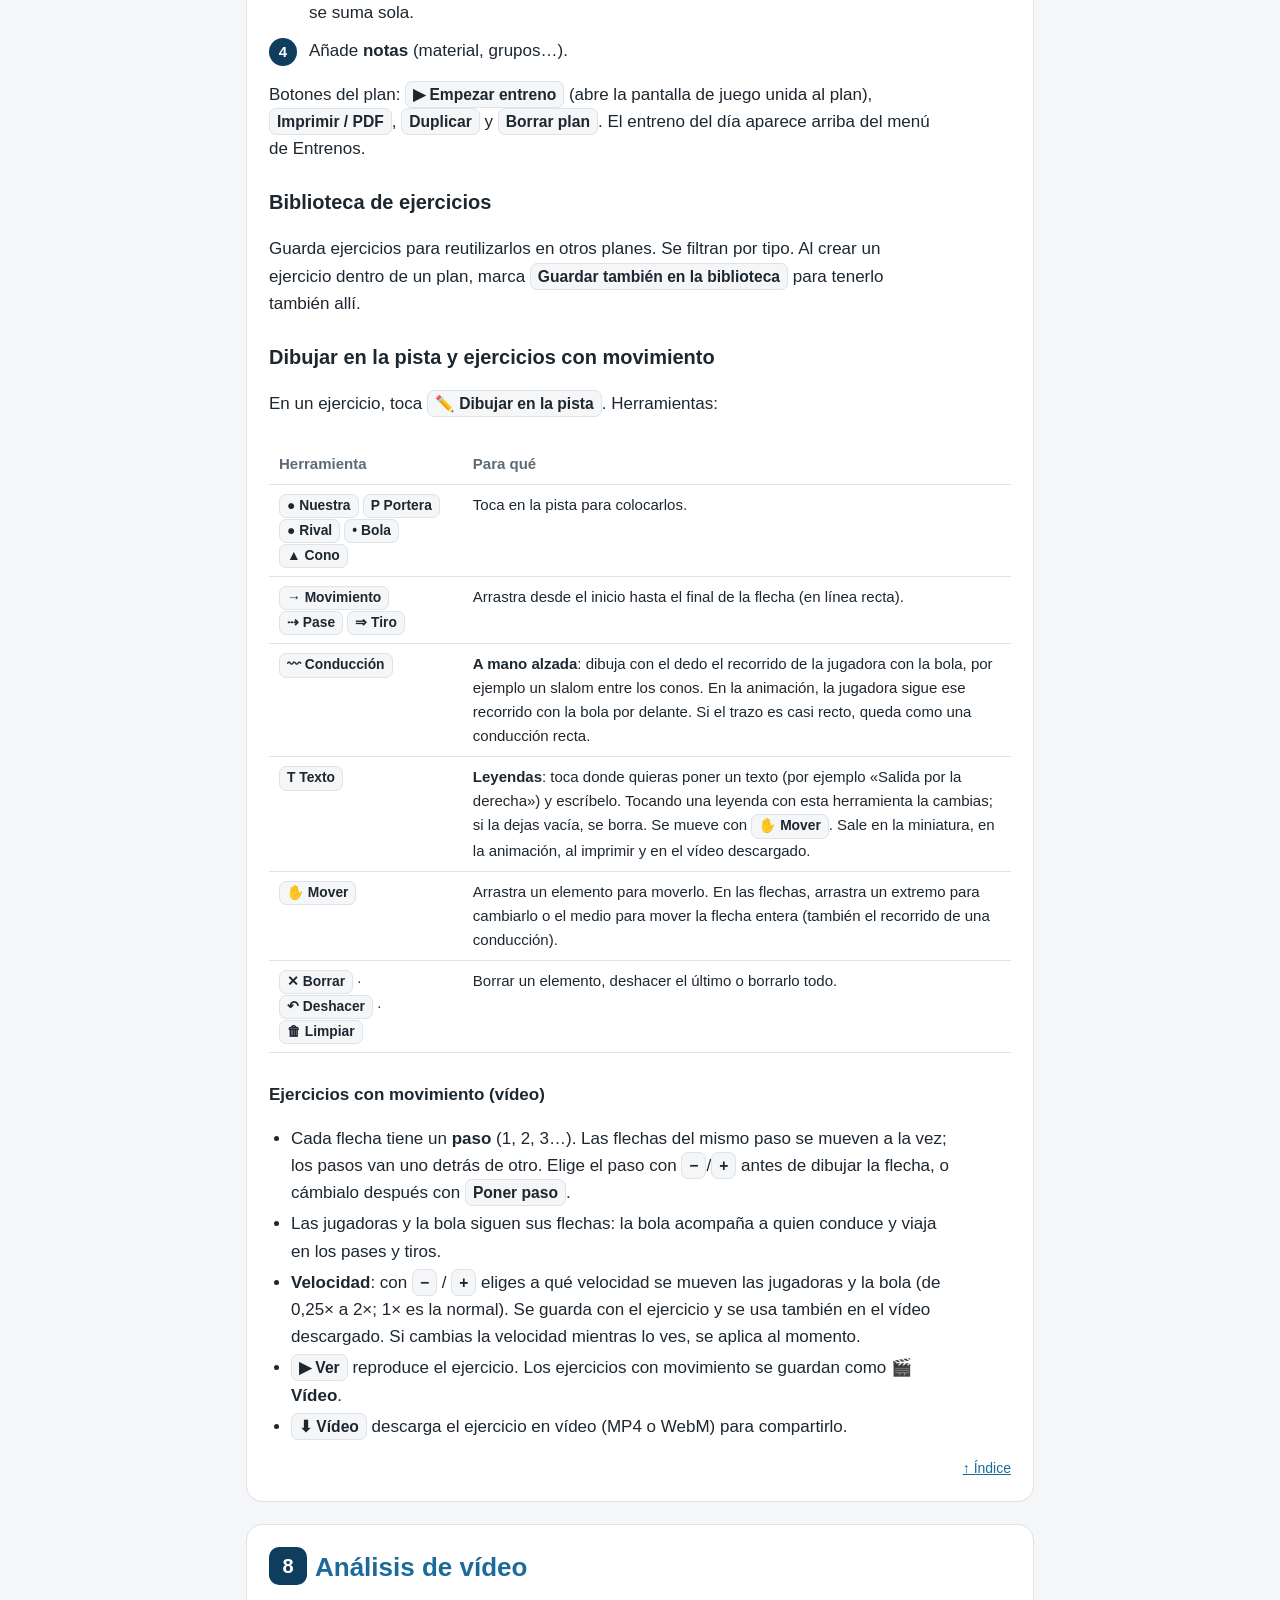
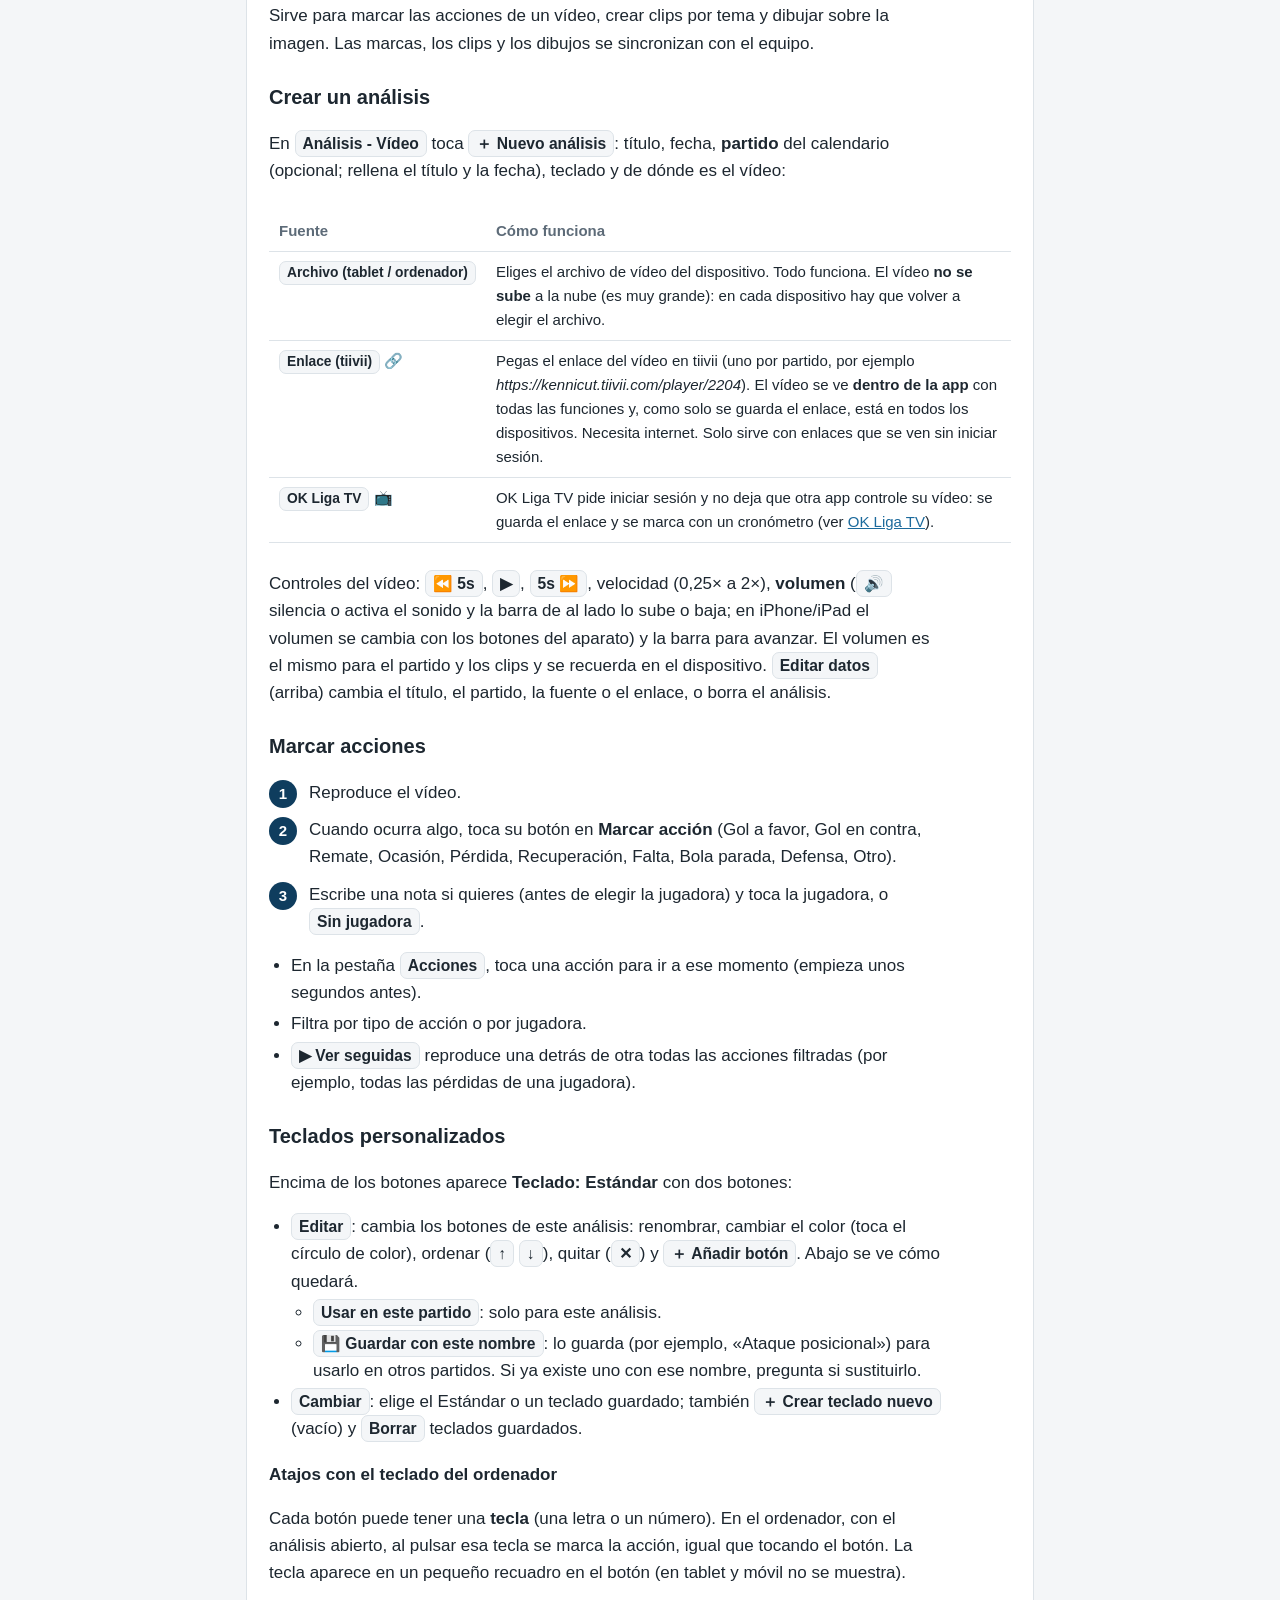
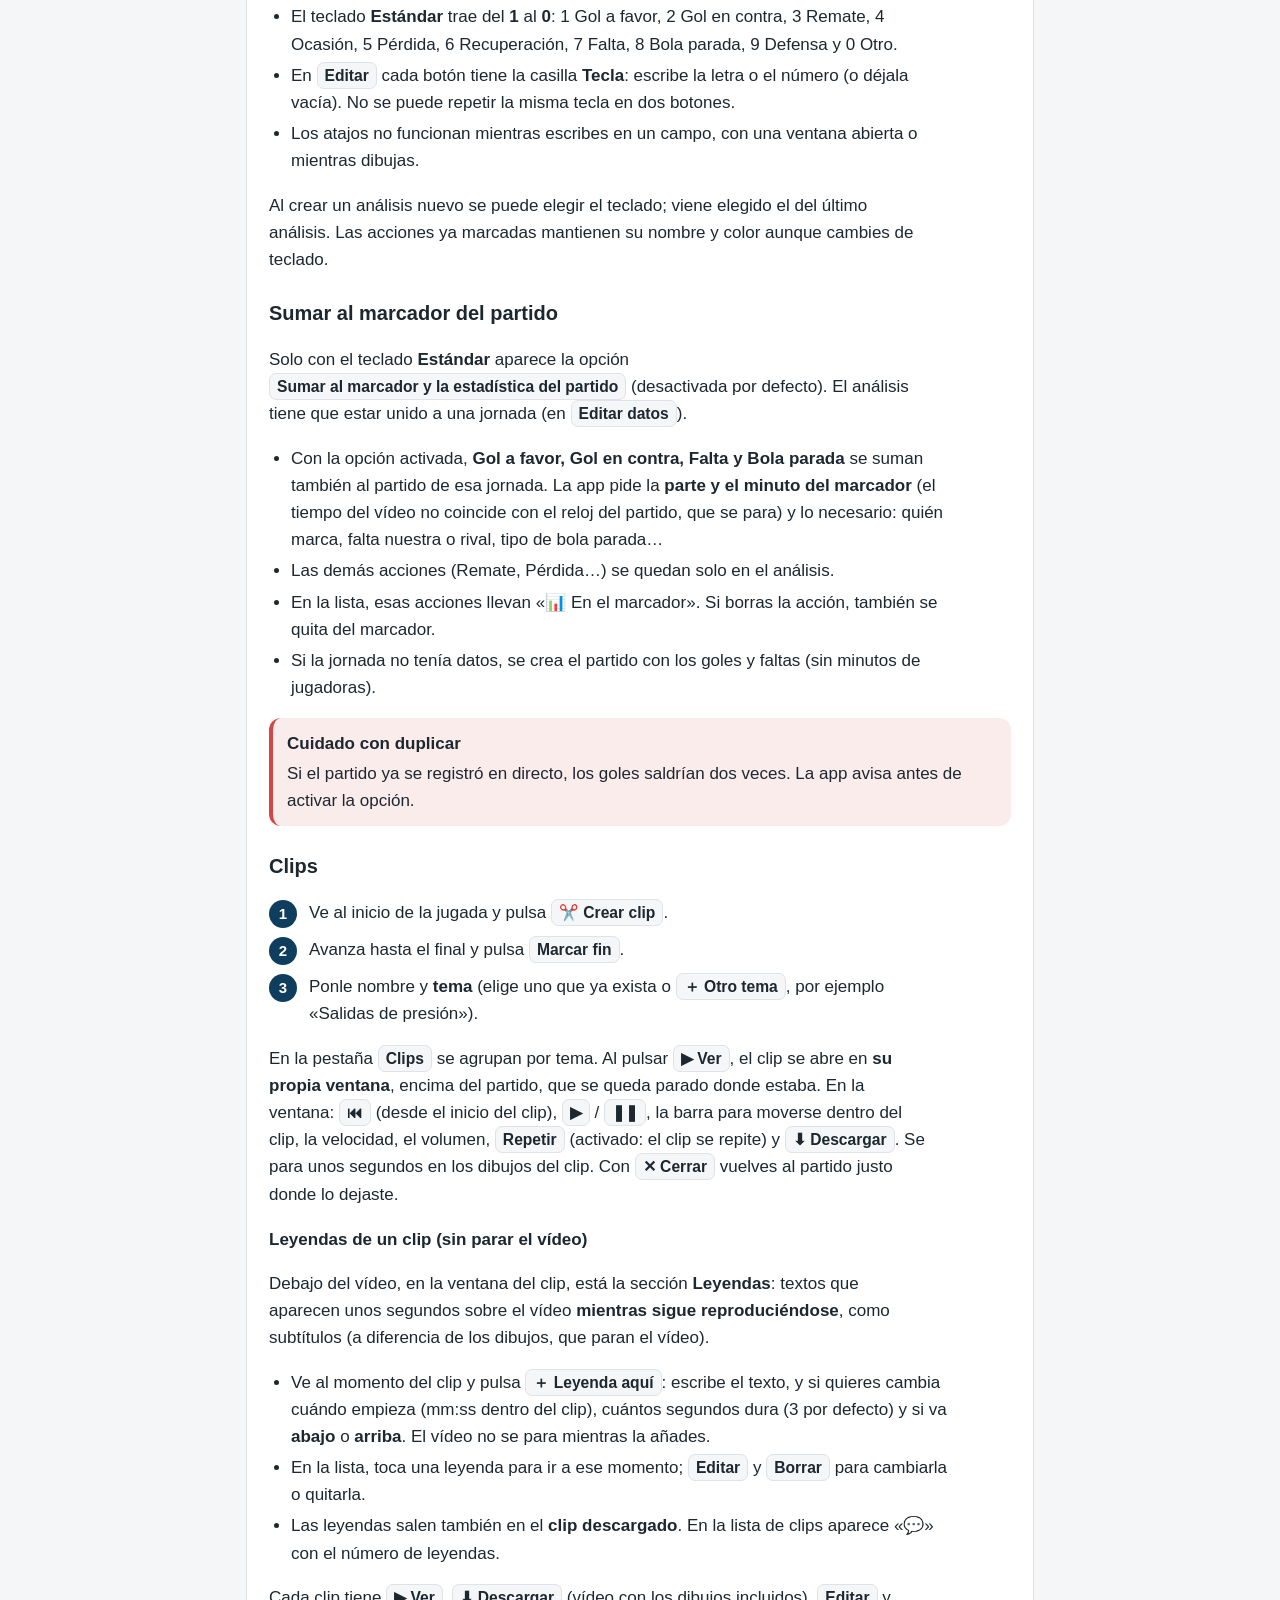
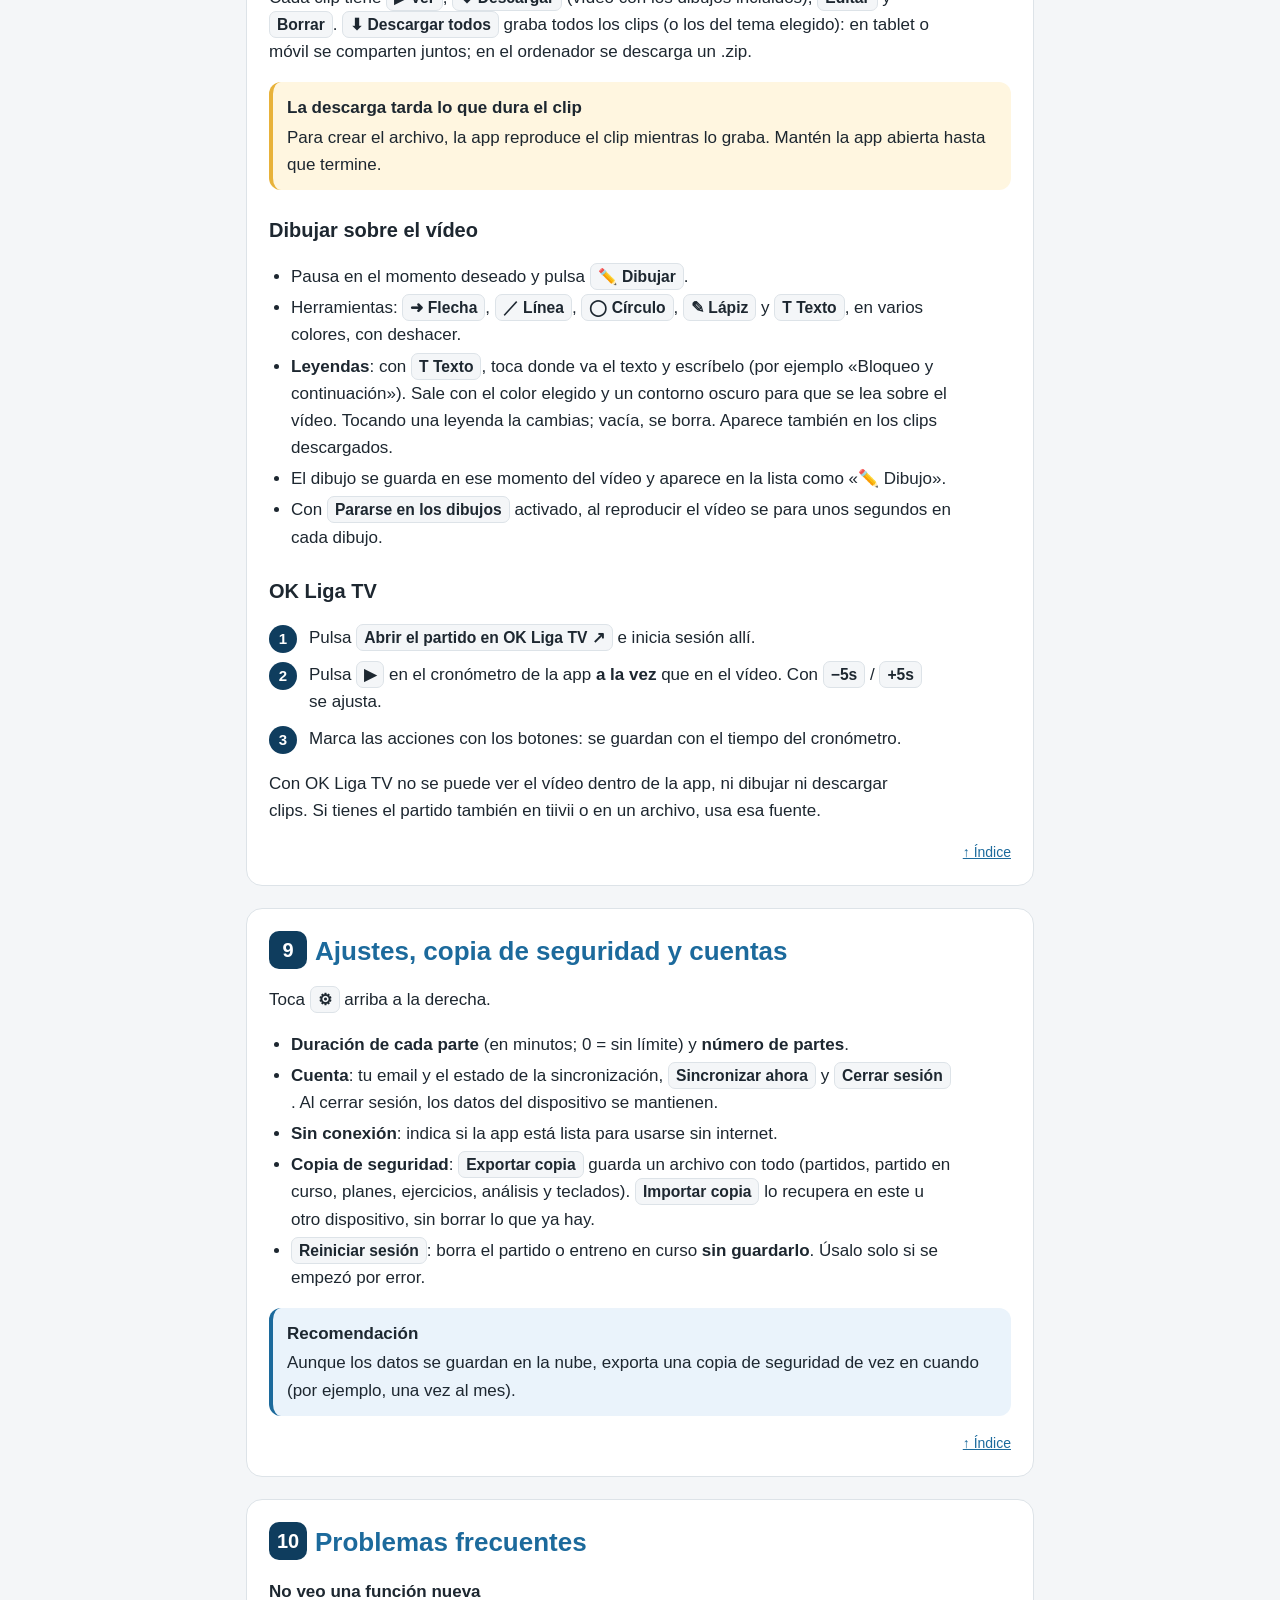
==== commit 95c17c86: "Análisis de vídeo: atajos de teclado para los botones de marcar acción (1–0 en el estándar, tecla a " ====
--- a/manual.html
+++ b/manual.html
@@ -405,6 +405,13 @@
       </ul></li>
     <li><span class="ui">Cambiar</span>: elige el Estándar o un teclado guardado; también <span class="ui">＋ Crear teclado nuevo</span> (vacío) y <span class="ui">Borrar</span> teclados guardados.</li>
   </ul>
+  <h4>Atajos con el teclado del ordenador</h4>
+  <p>Cada botón puede tener una <b>tecla</b> (una letra o un número). En el ordenador, con el análisis abierto, al pulsar esa tecla se marca la acción, igual que tocando el botón. La tecla aparece en un pequeño recuadro en el botón (en tablet y móvil no se muestra).</p>
+  <ul>
+    <li>El teclado <b>Estándar</b> trae del <b>1</b> al <b>0</b>: 1 Gol a favor, 2 Gol en contra, 3 Remate, 4 Ocasión, 5 Pérdida, 6 Recuperación, 7 Falta, 8 Bola parada, 9 Defensa y 0 Otro.</li>
+    <li>En <span class="ui">Editar</span> cada botón tiene la casilla <b>Tecla</b>: escribe la letra o el número (o déjala vacía). No se puede repetir la misma tecla en dos botones.</li>
+    <li>Los atajos no funcionan mientras escribes en un campo, con una ventana abierta o mientras dibujas.</li>
+  </ul>
   <p>Al crear un análisis nuevo se puede elegir el teclado; viene elegido el del último análisis. Las acciones ya marcadas mantienen su nombre y color aunque cambies de teclado.</p>
 
   <h3 id="c8-marcador">Sumar al marcador del partido</h3>
@@ -495,7 +502,7 @@
   <!-- Añadir aquí cada cambio nuevo (arriba del todo) y actualizar la fecha de la portada -->
   <dl class="log">
     <dt>23/11/2026</dt>
-    <dd><ul><li>Análisis de vídeo: botón de <b>volumen</b> (silenciar y barra de volumen) en el partido y en los clips.</li><li>Análisis de vídeo: <b>leyendas en los clips</b> que salen unos segundos sin parar el vídeo (también en el clip descargado).</li>
+    <dd><ul><li>Análisis de vídeo: <b>atajos de teclado</b> en el ordenador para los botones de «Marcar acción» (1–0 en el Estándar; tecla a elegir en los teclados propios).</li><li>Análisis de vídeo: botón de <b>volumen</b> (silenciar y barra de volumen) en el partido y en los clips.</li><li>Análisis de vídeo: <b>leyendas en los clips</b> que salen unos segundos sin parar el vídeo (también en el clip descargado).</li>
       <li>Análisis de vídeo: la descarga de un clip ya no se queda colgada si el vídeo no avanza; avisa del problema.</li><li>Dibujos: nueva herramienta <b>T Texto</b> para poner <b>leyendas</b>, tanto en los entrenos como en el análisis de vídeo.</li>
       <li>Las notas y los nombres de clips abren el teclado normal (antes, el numérico).</li>
       <li>Análisis de vídeo: corregido que, a veces, la descarga de un clip con dibujos no terminaba.</li><li>Análisis de vídeo: los clips se ven en <b>su propia ventana</b>; al cerrarla, el partido sigue donde estaba.</li>
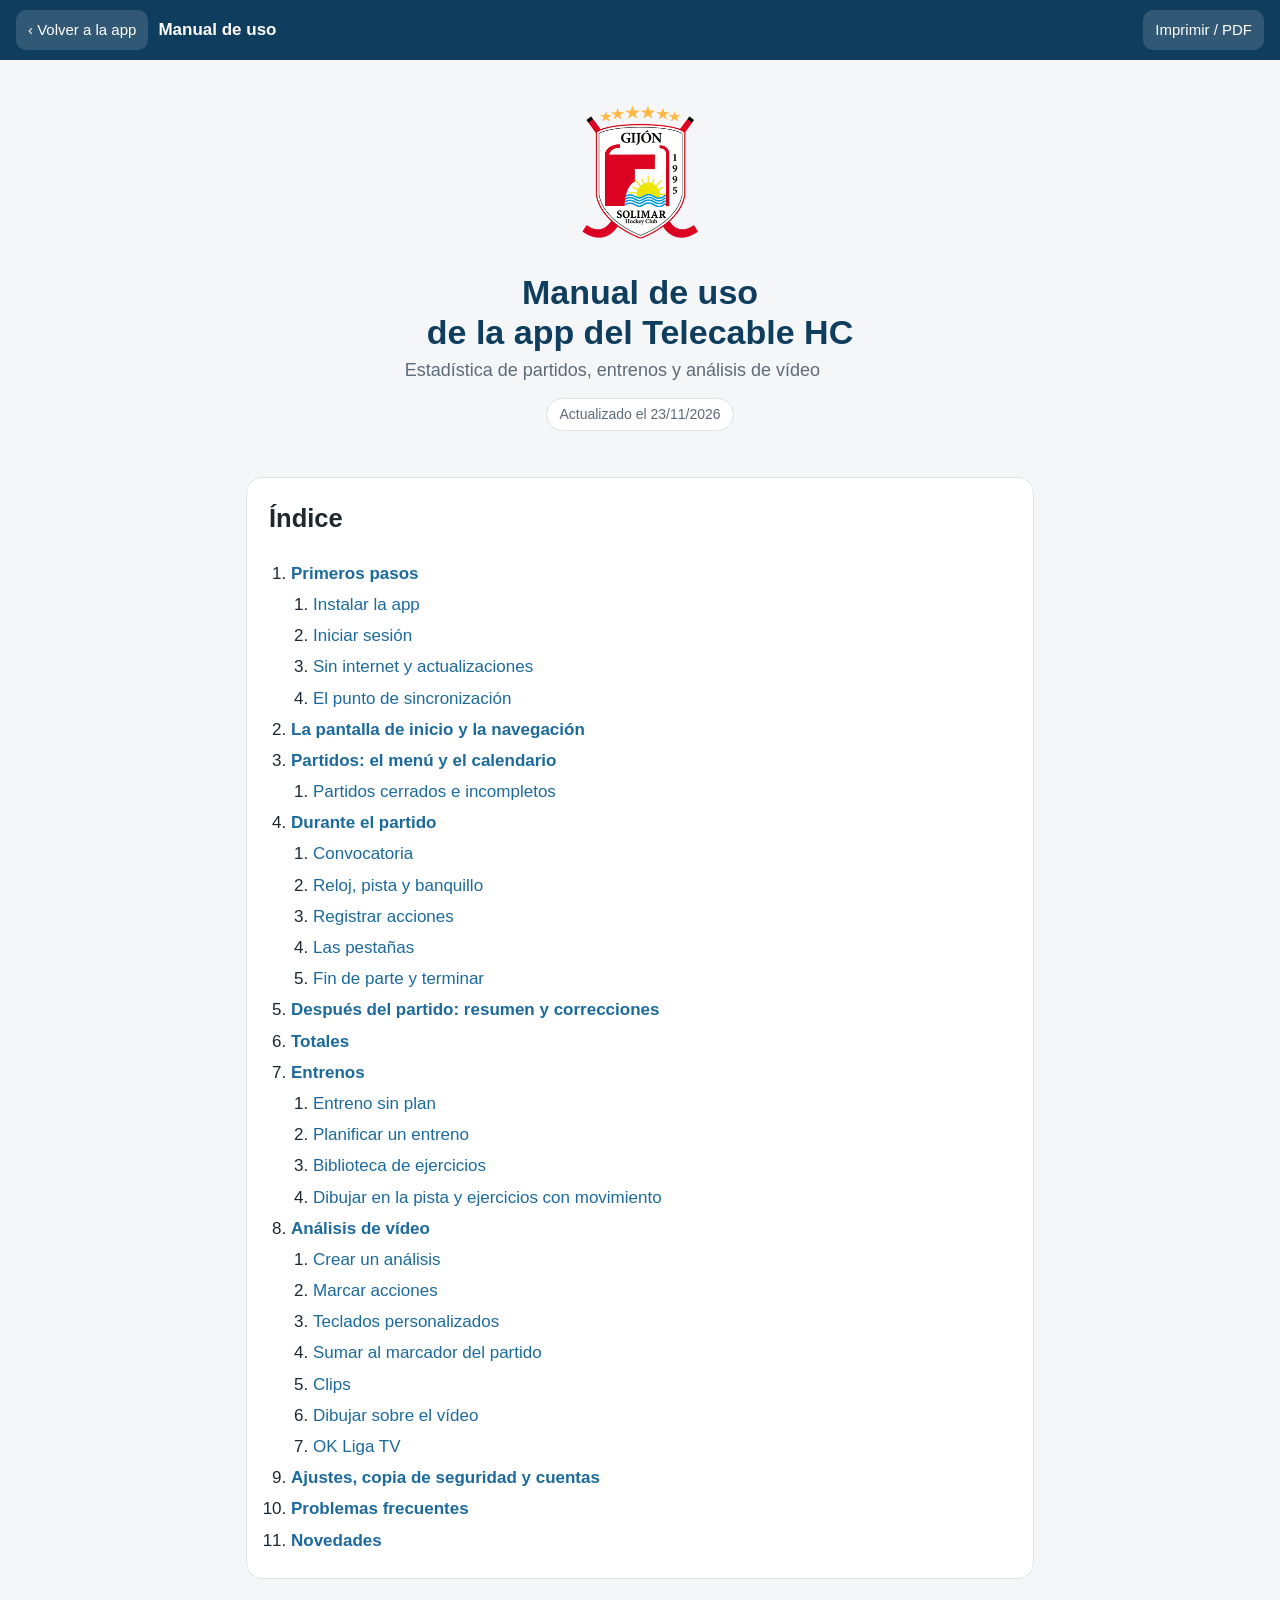
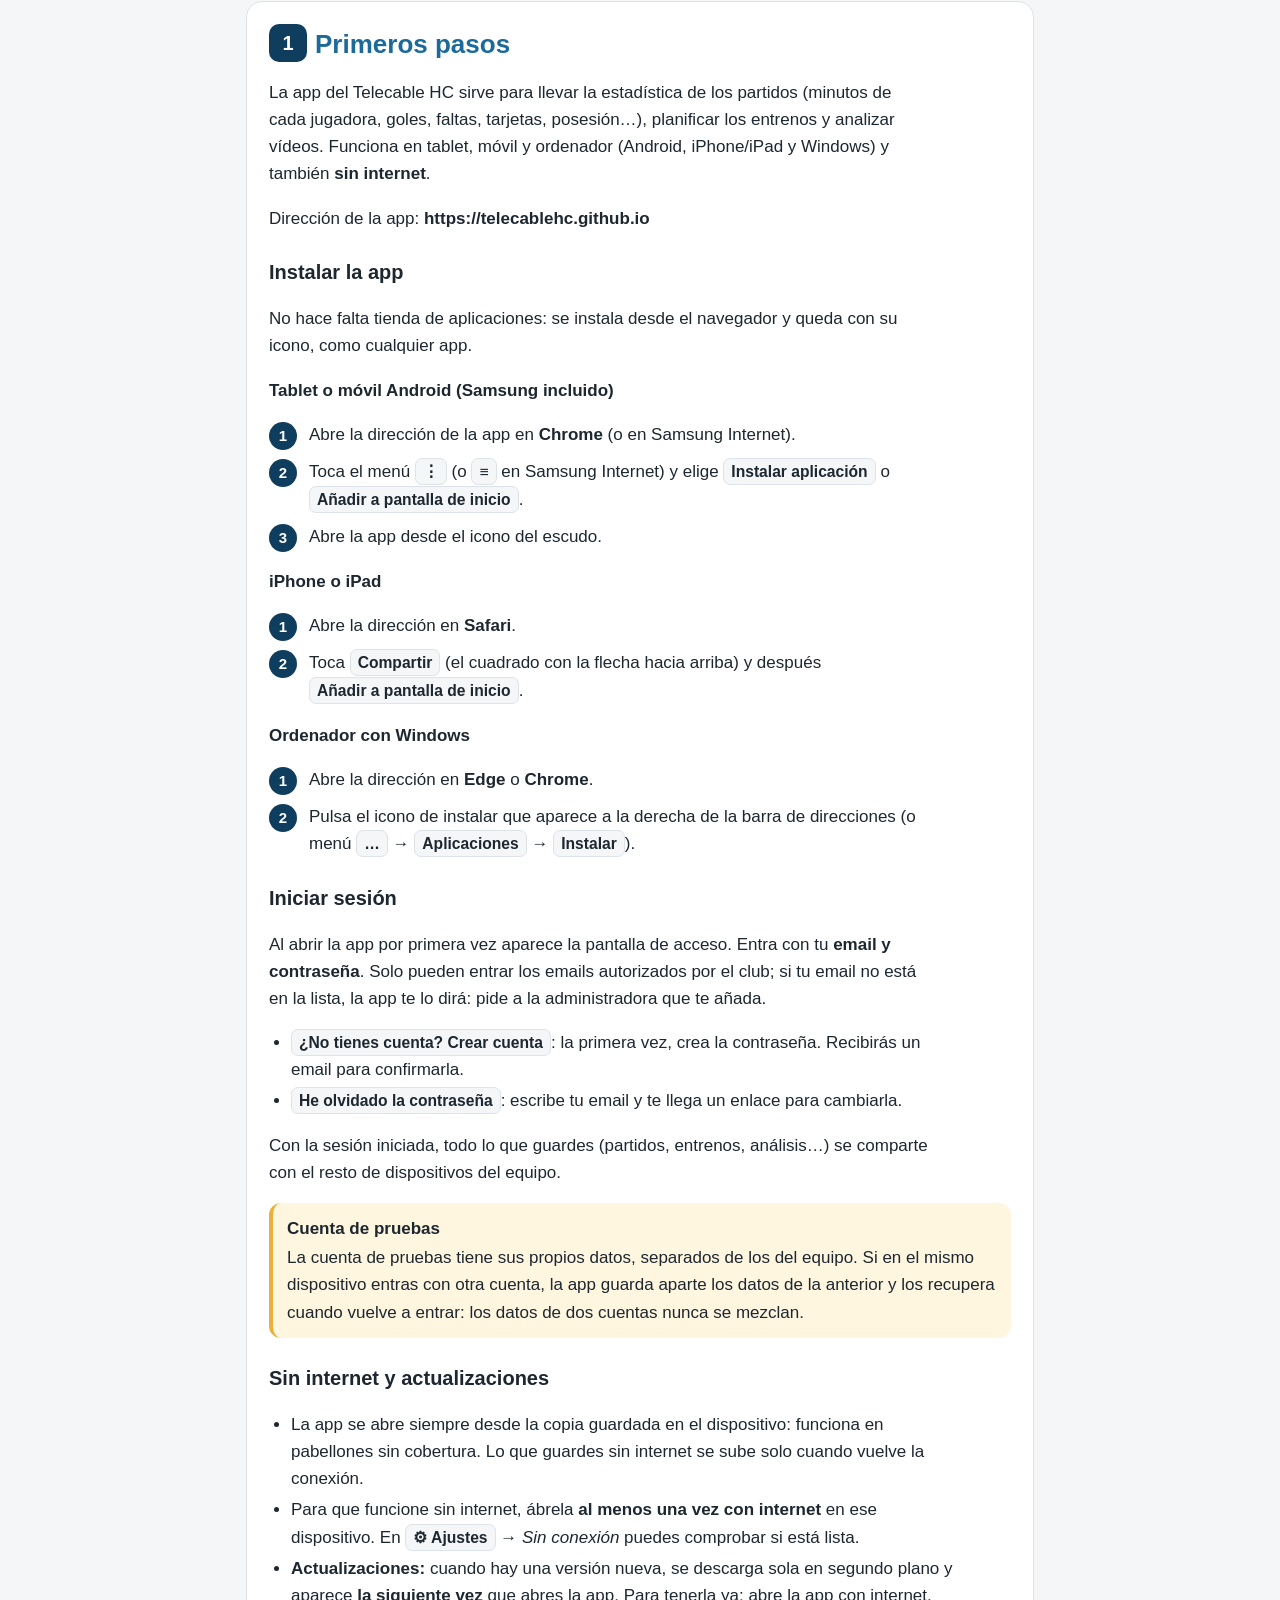
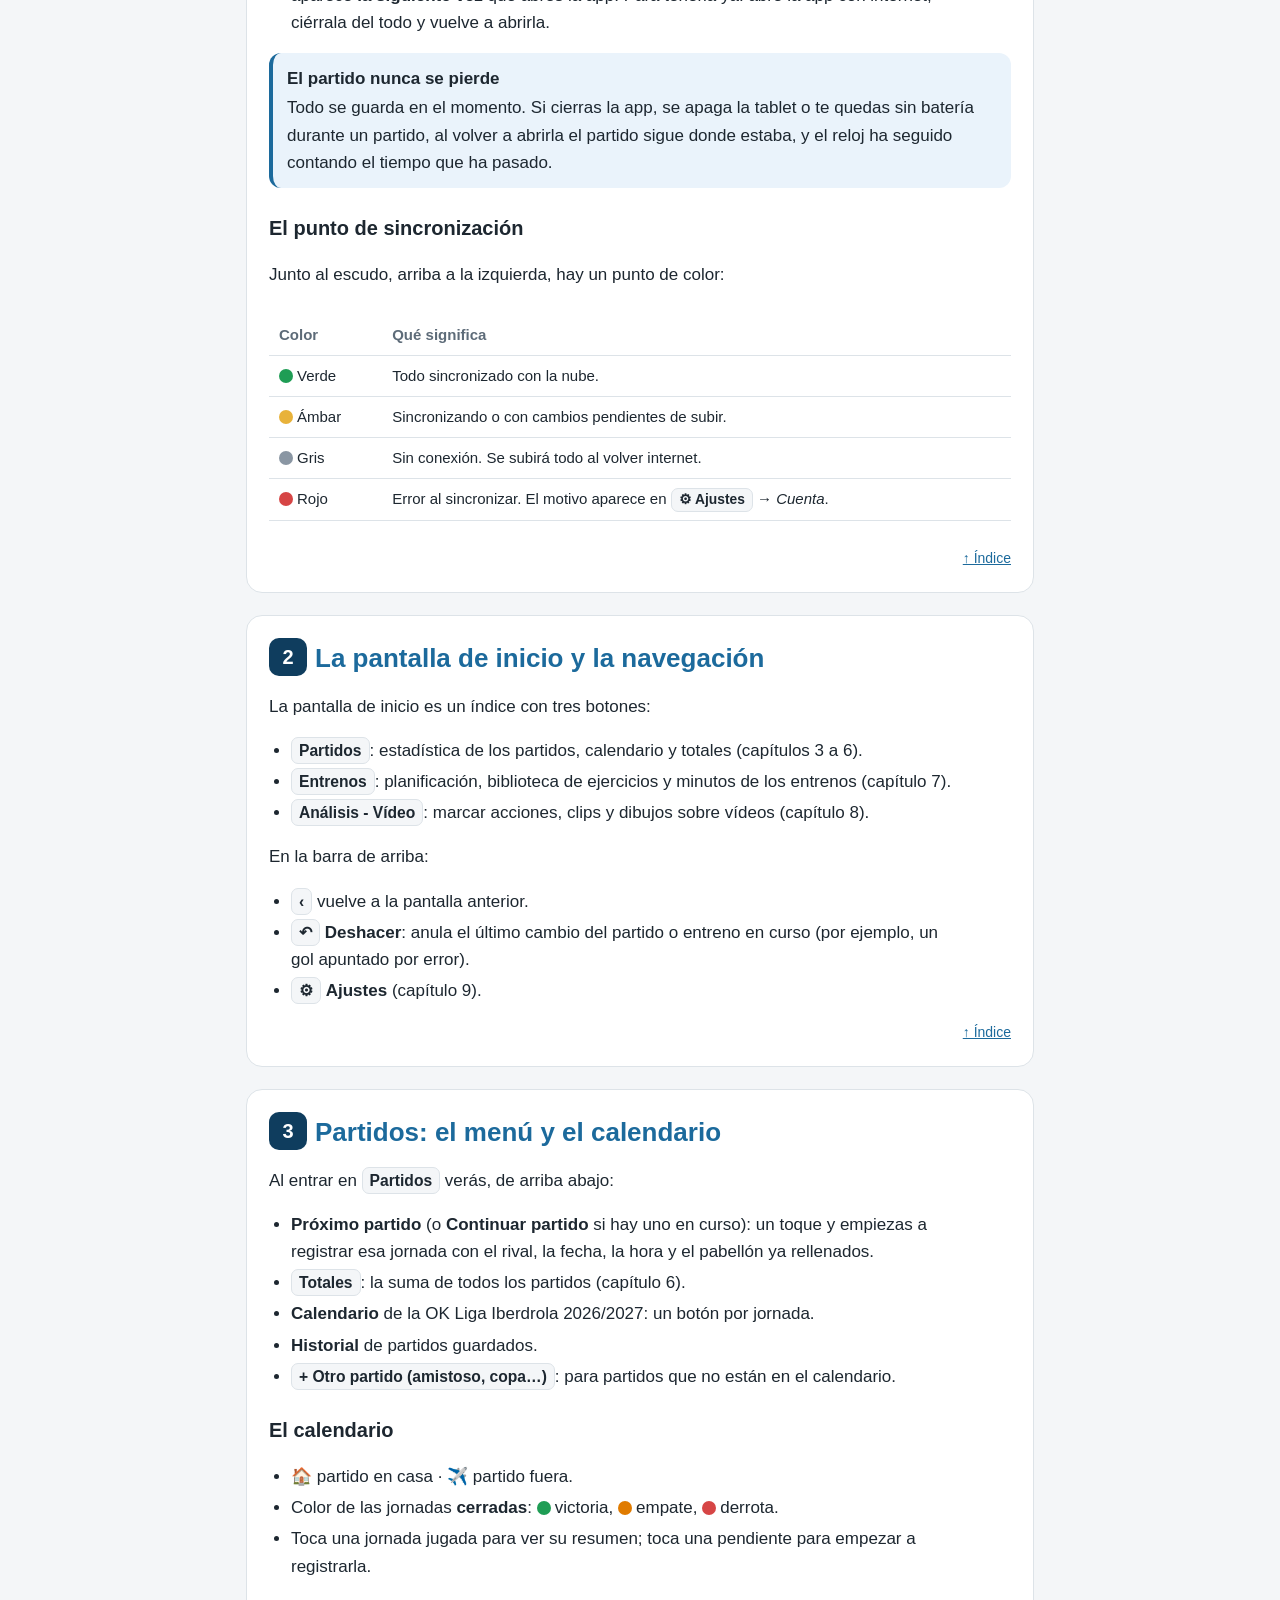
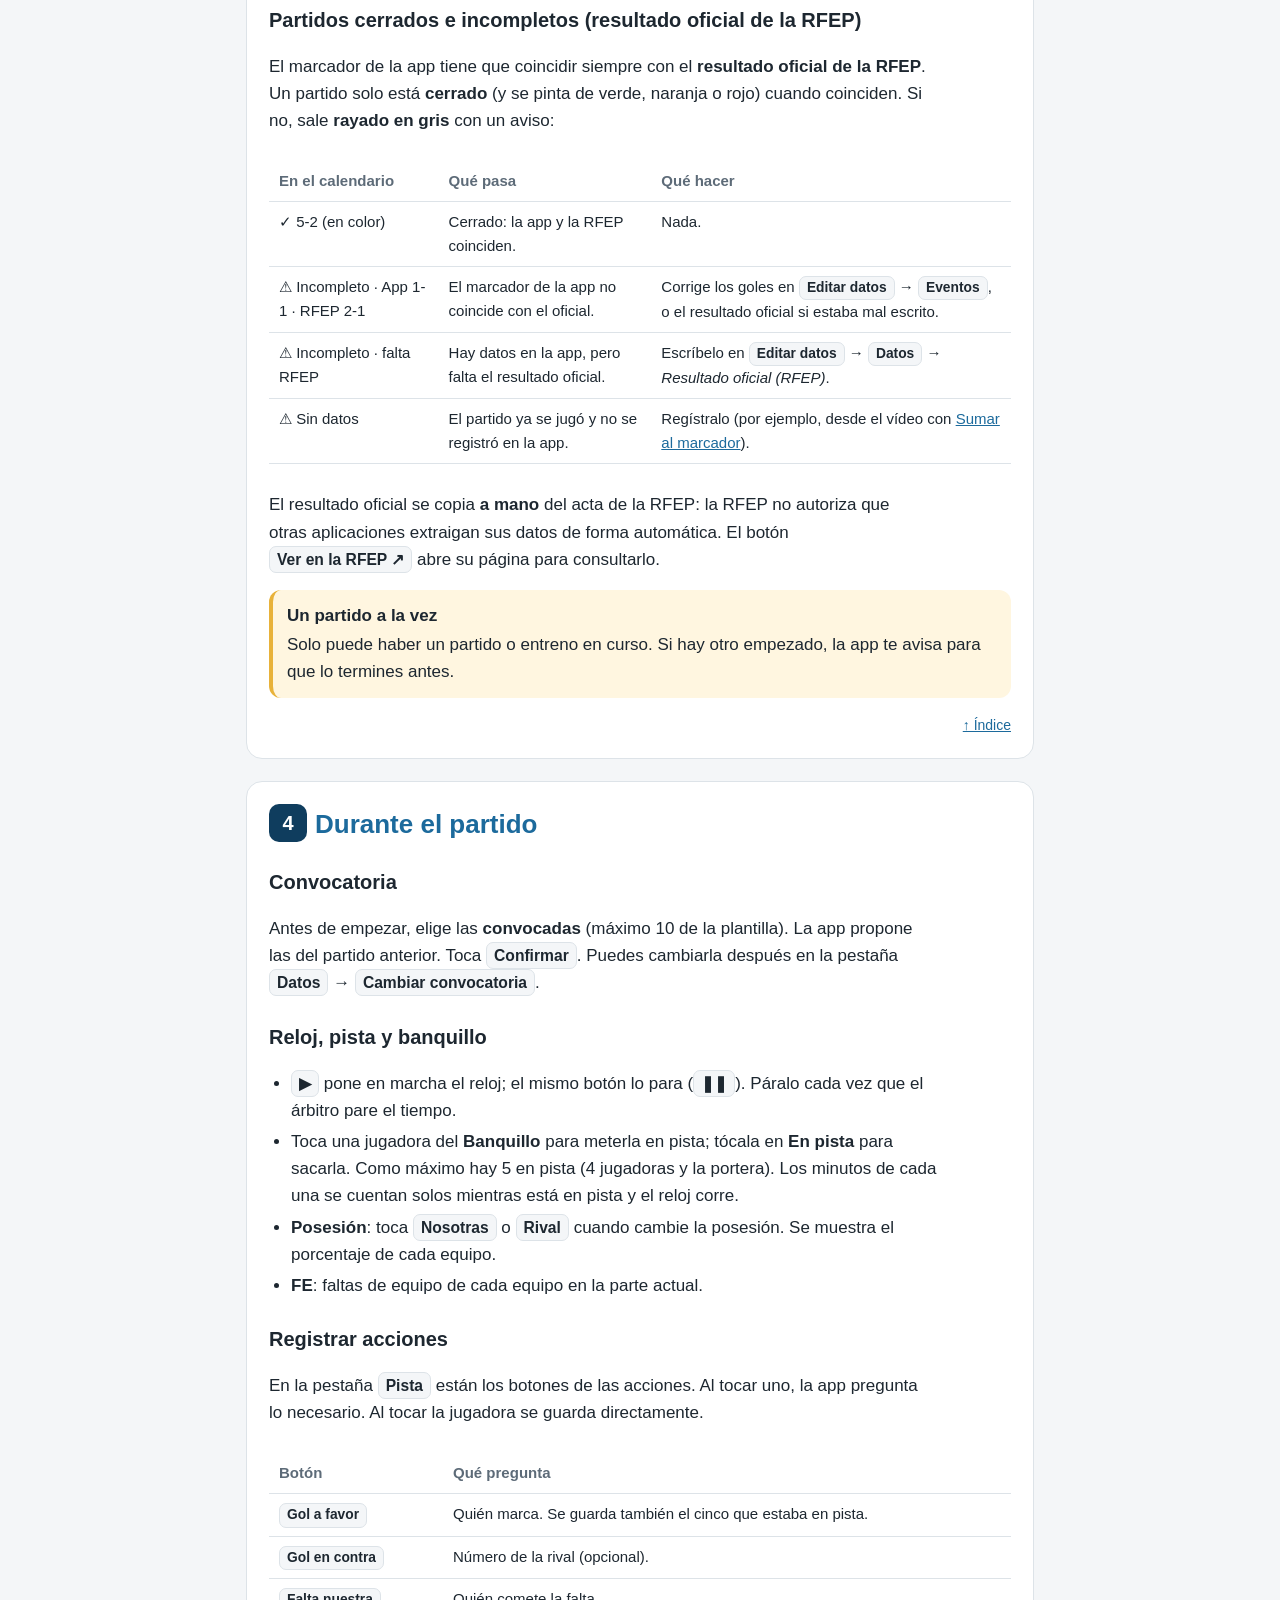
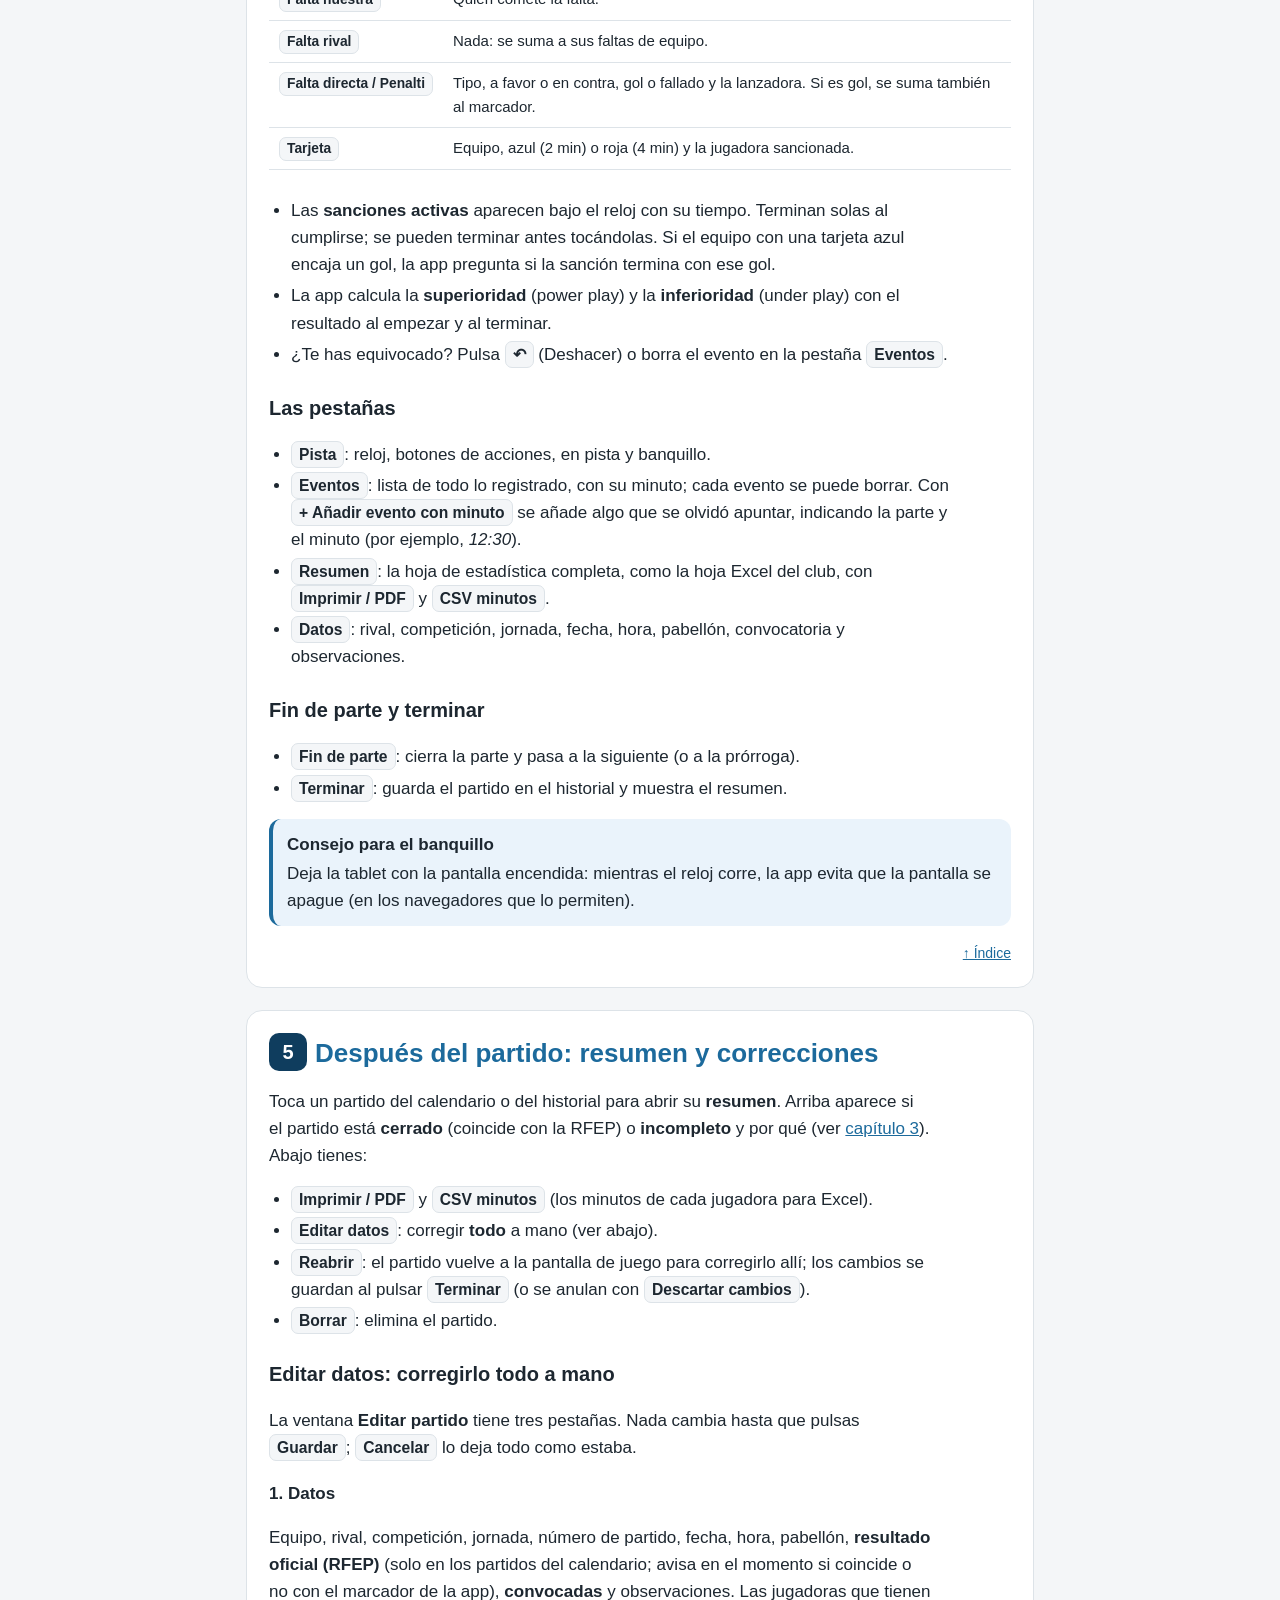
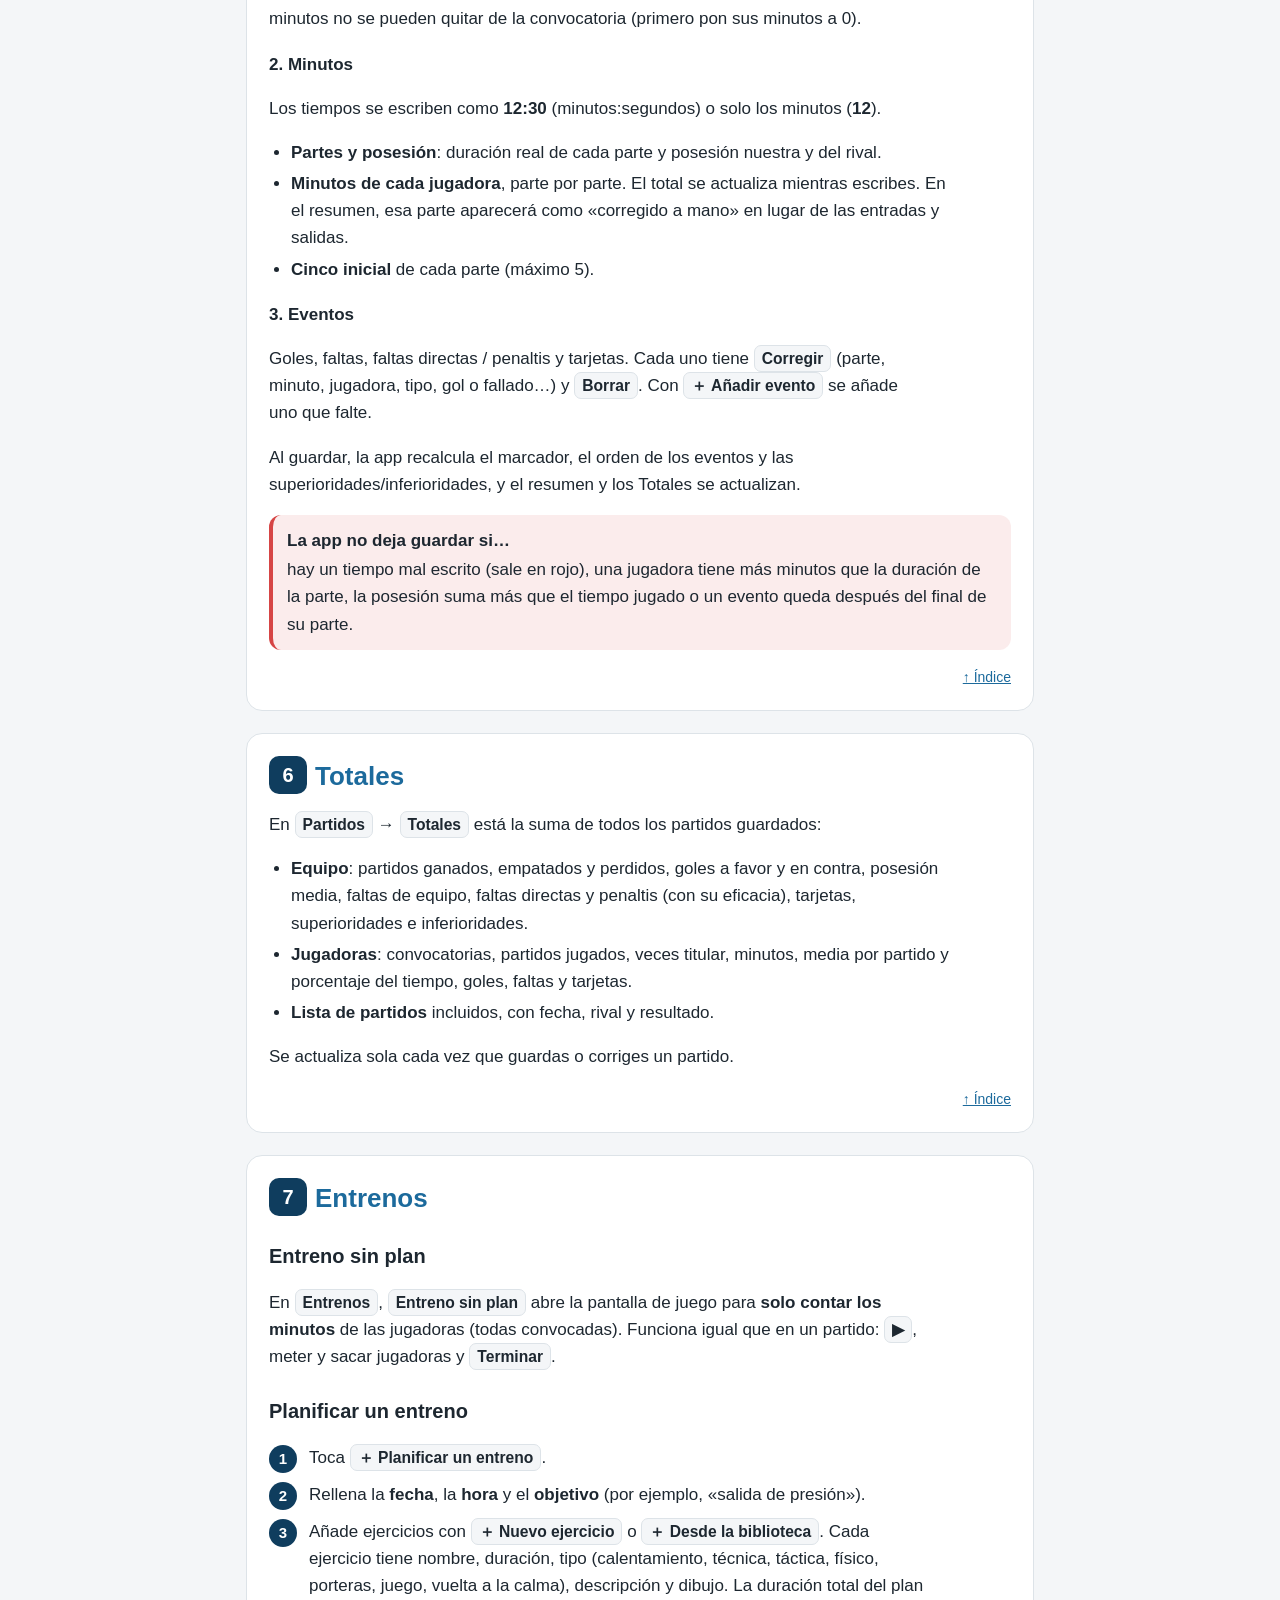
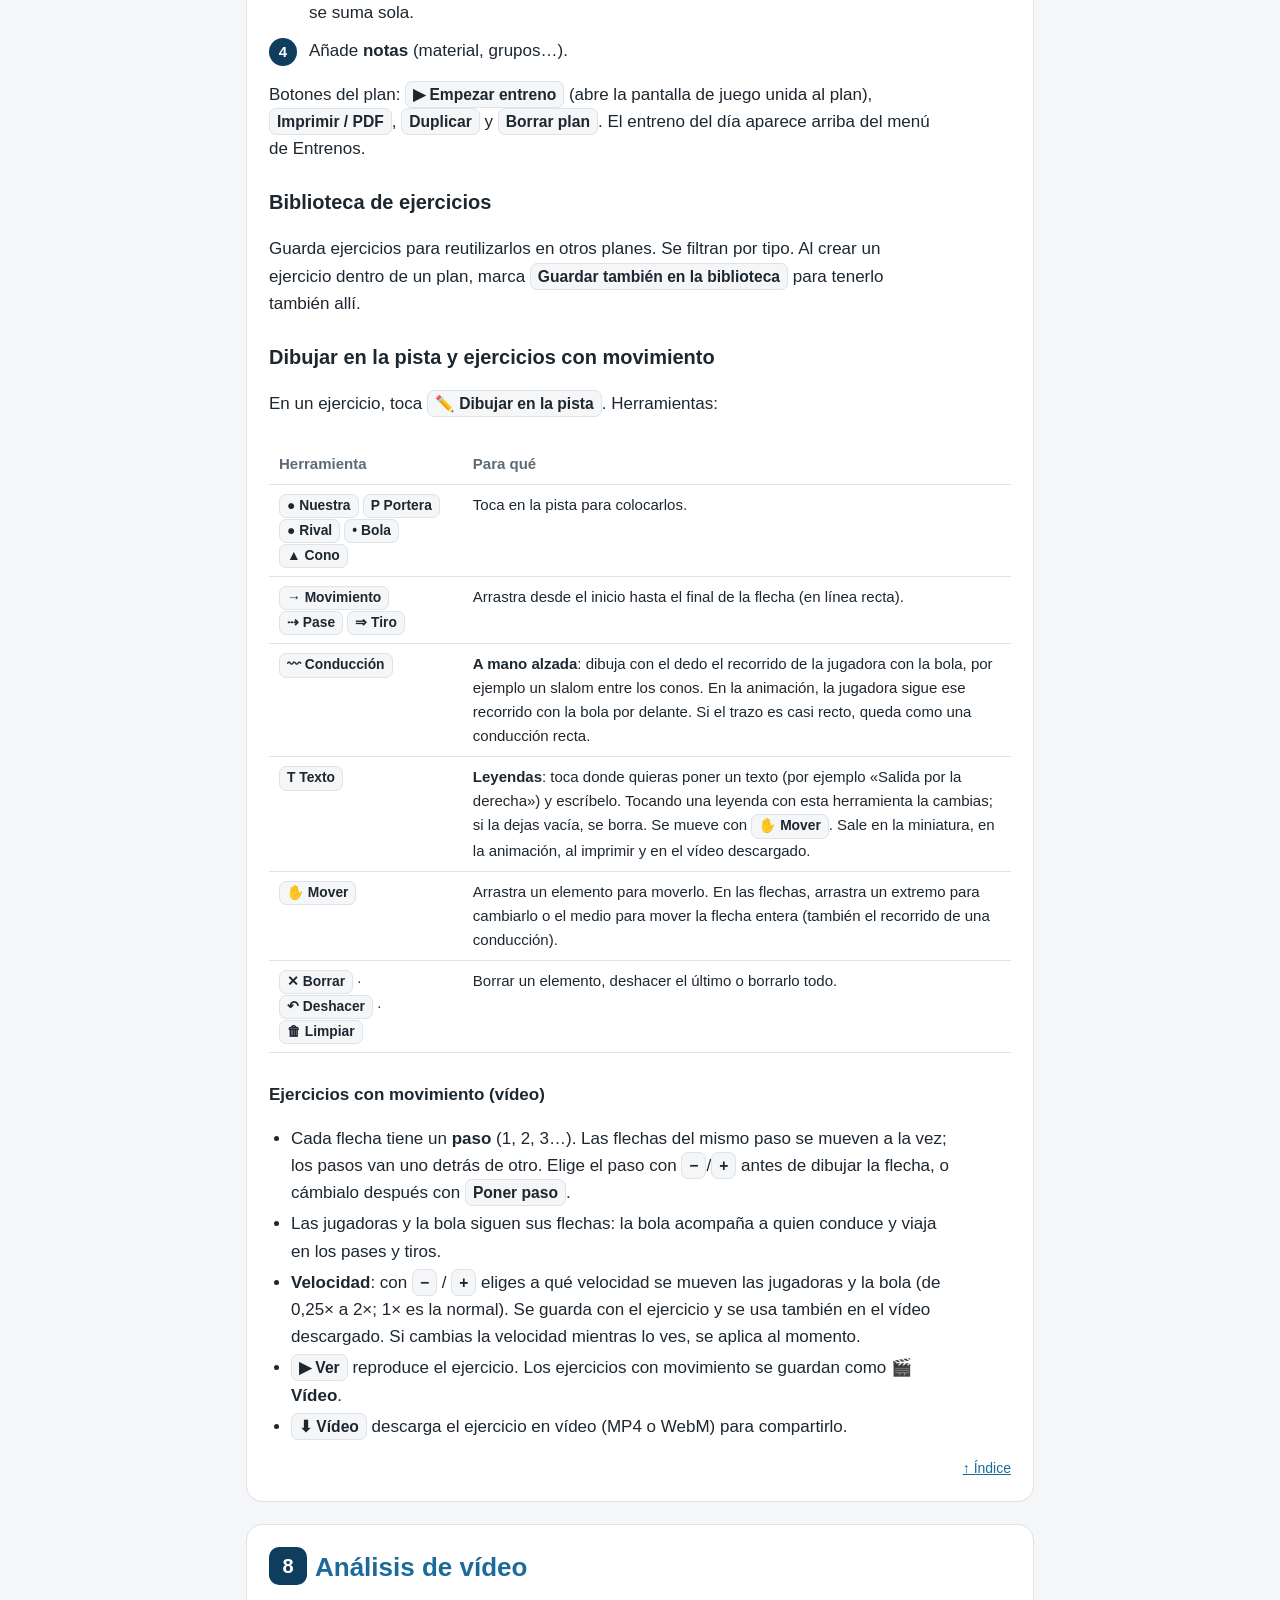
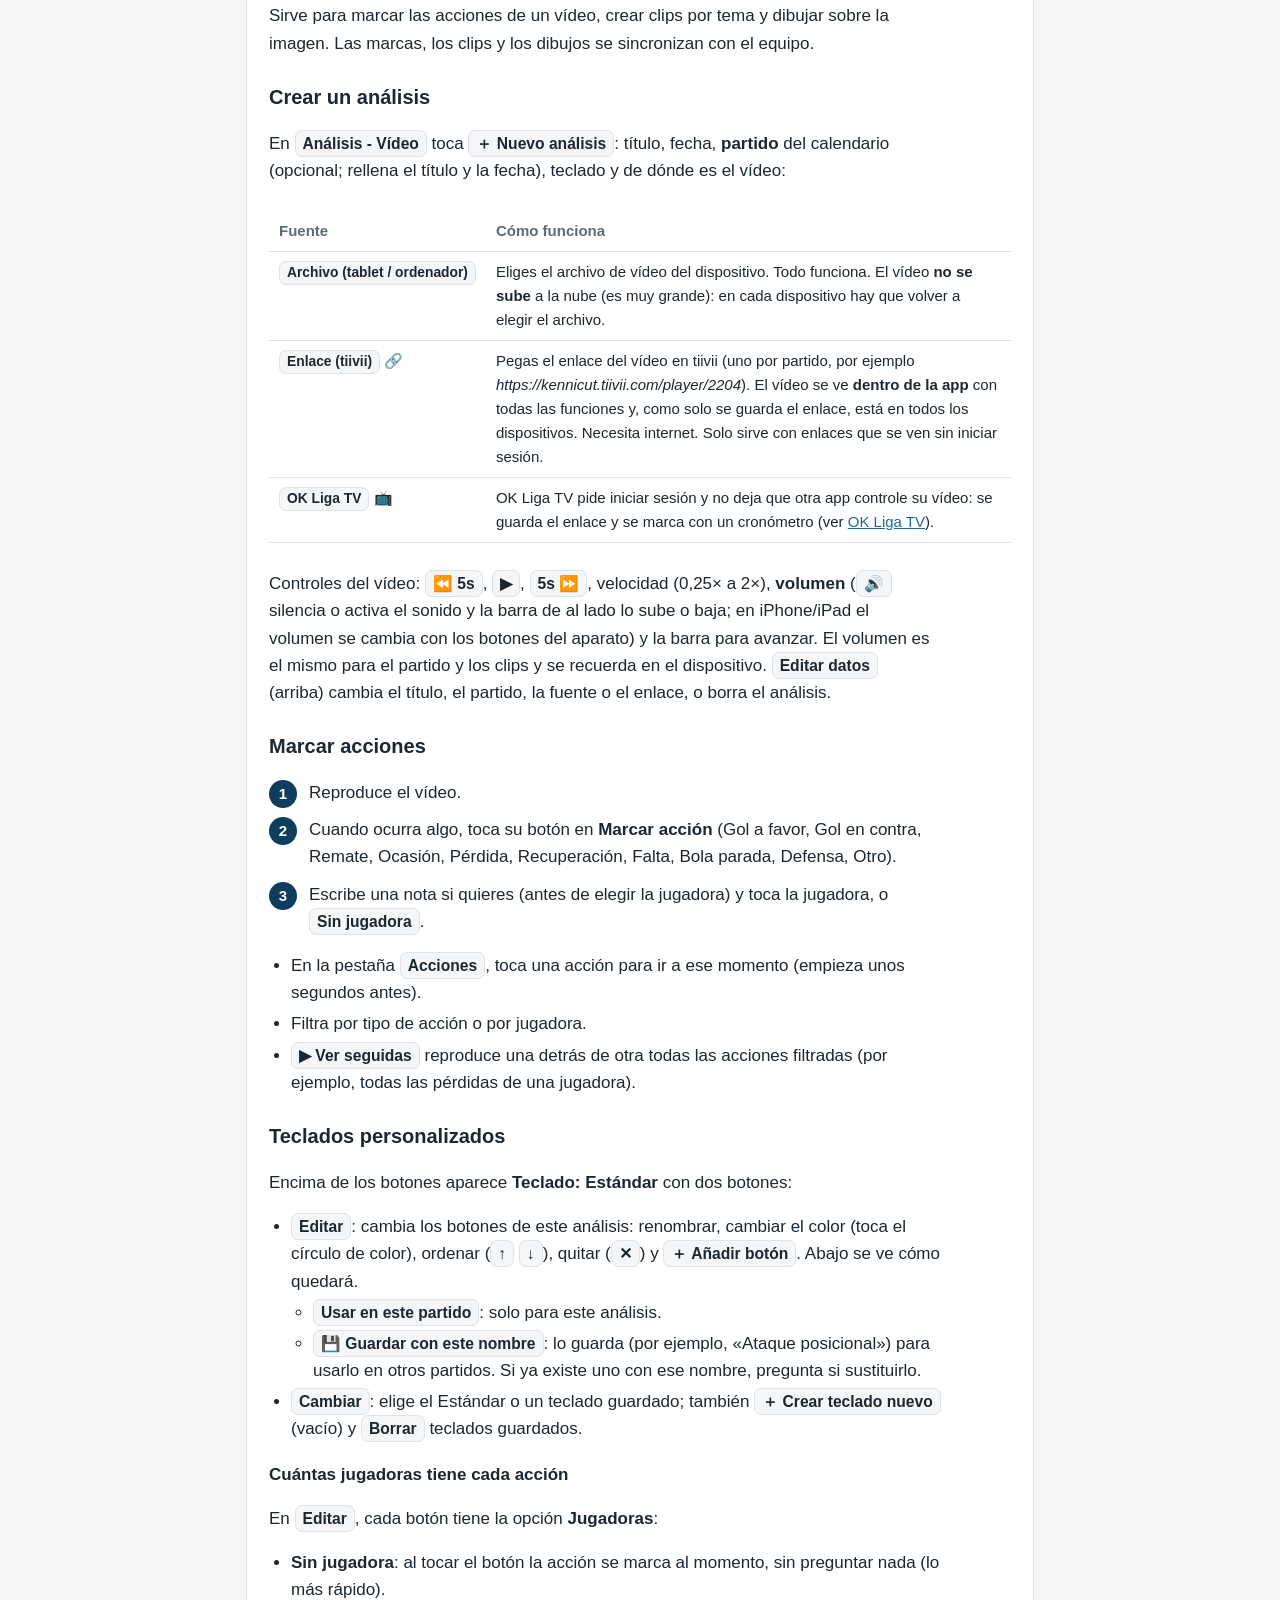
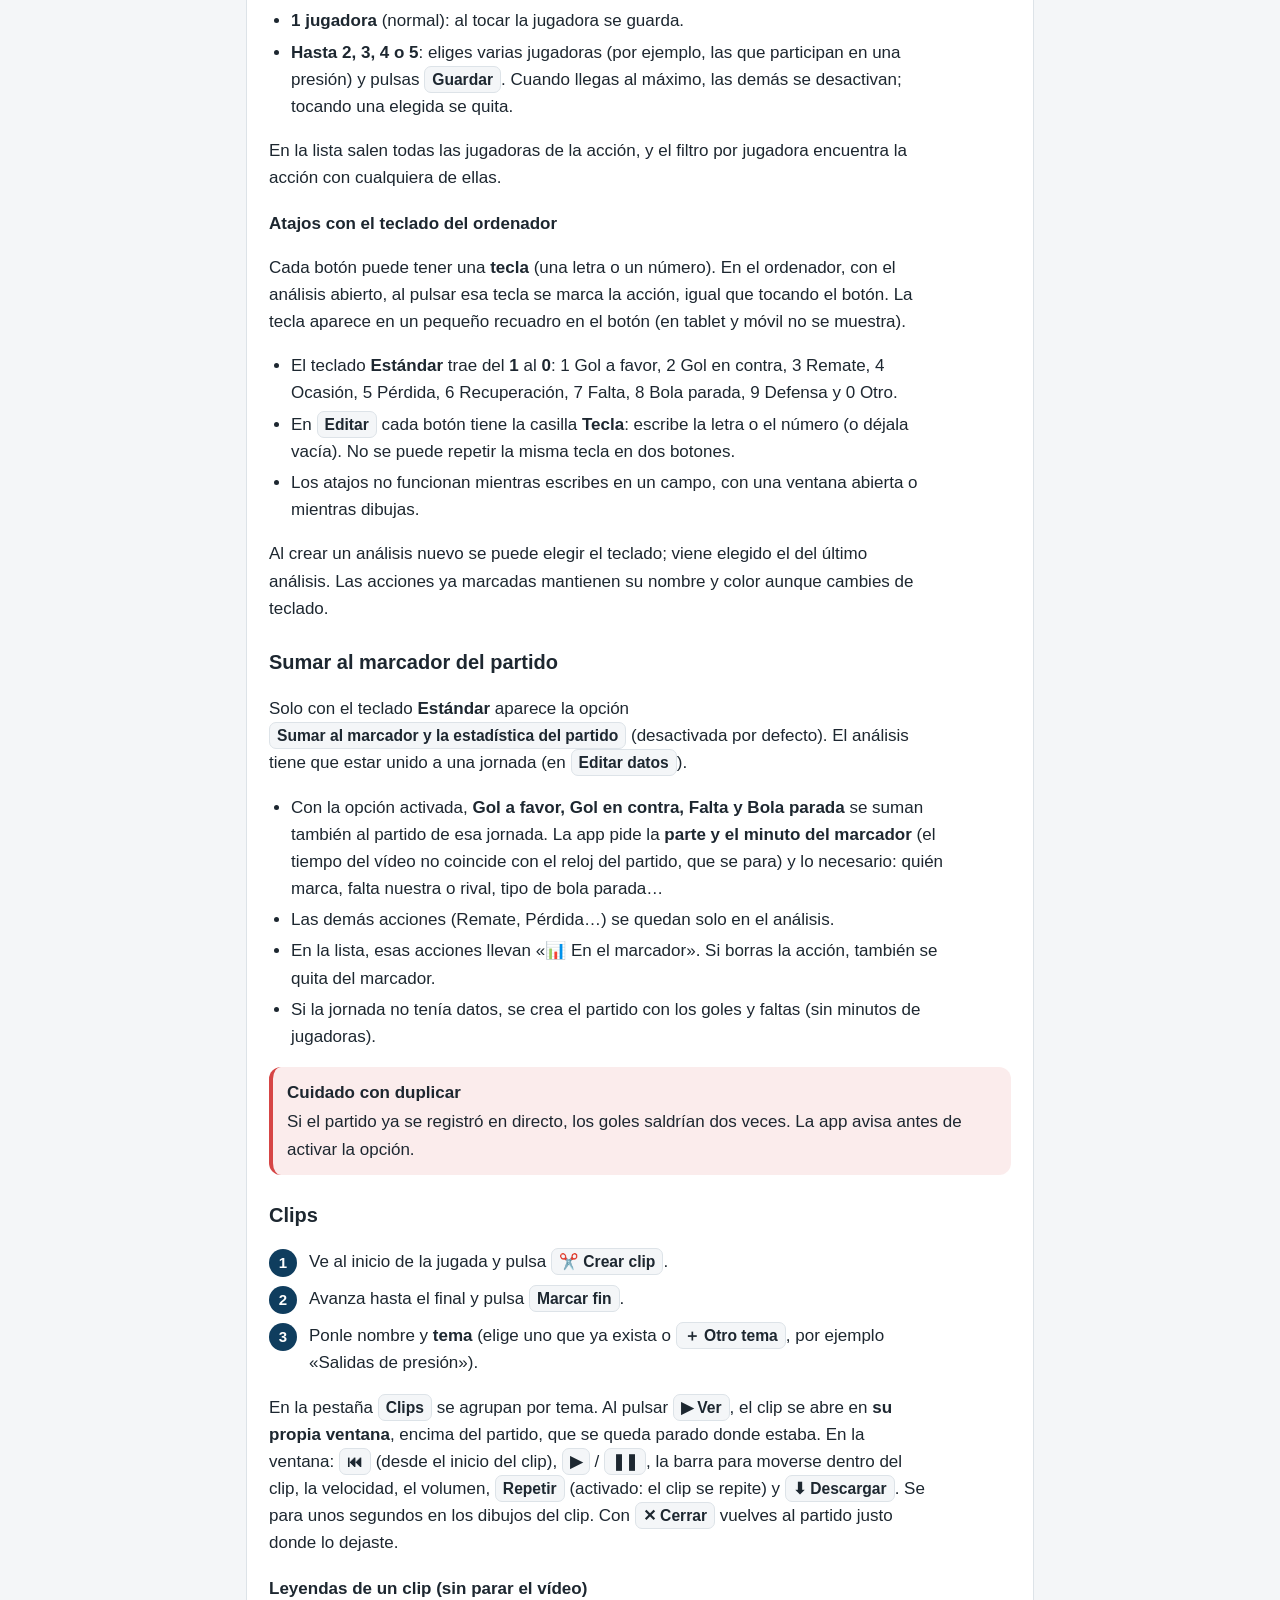
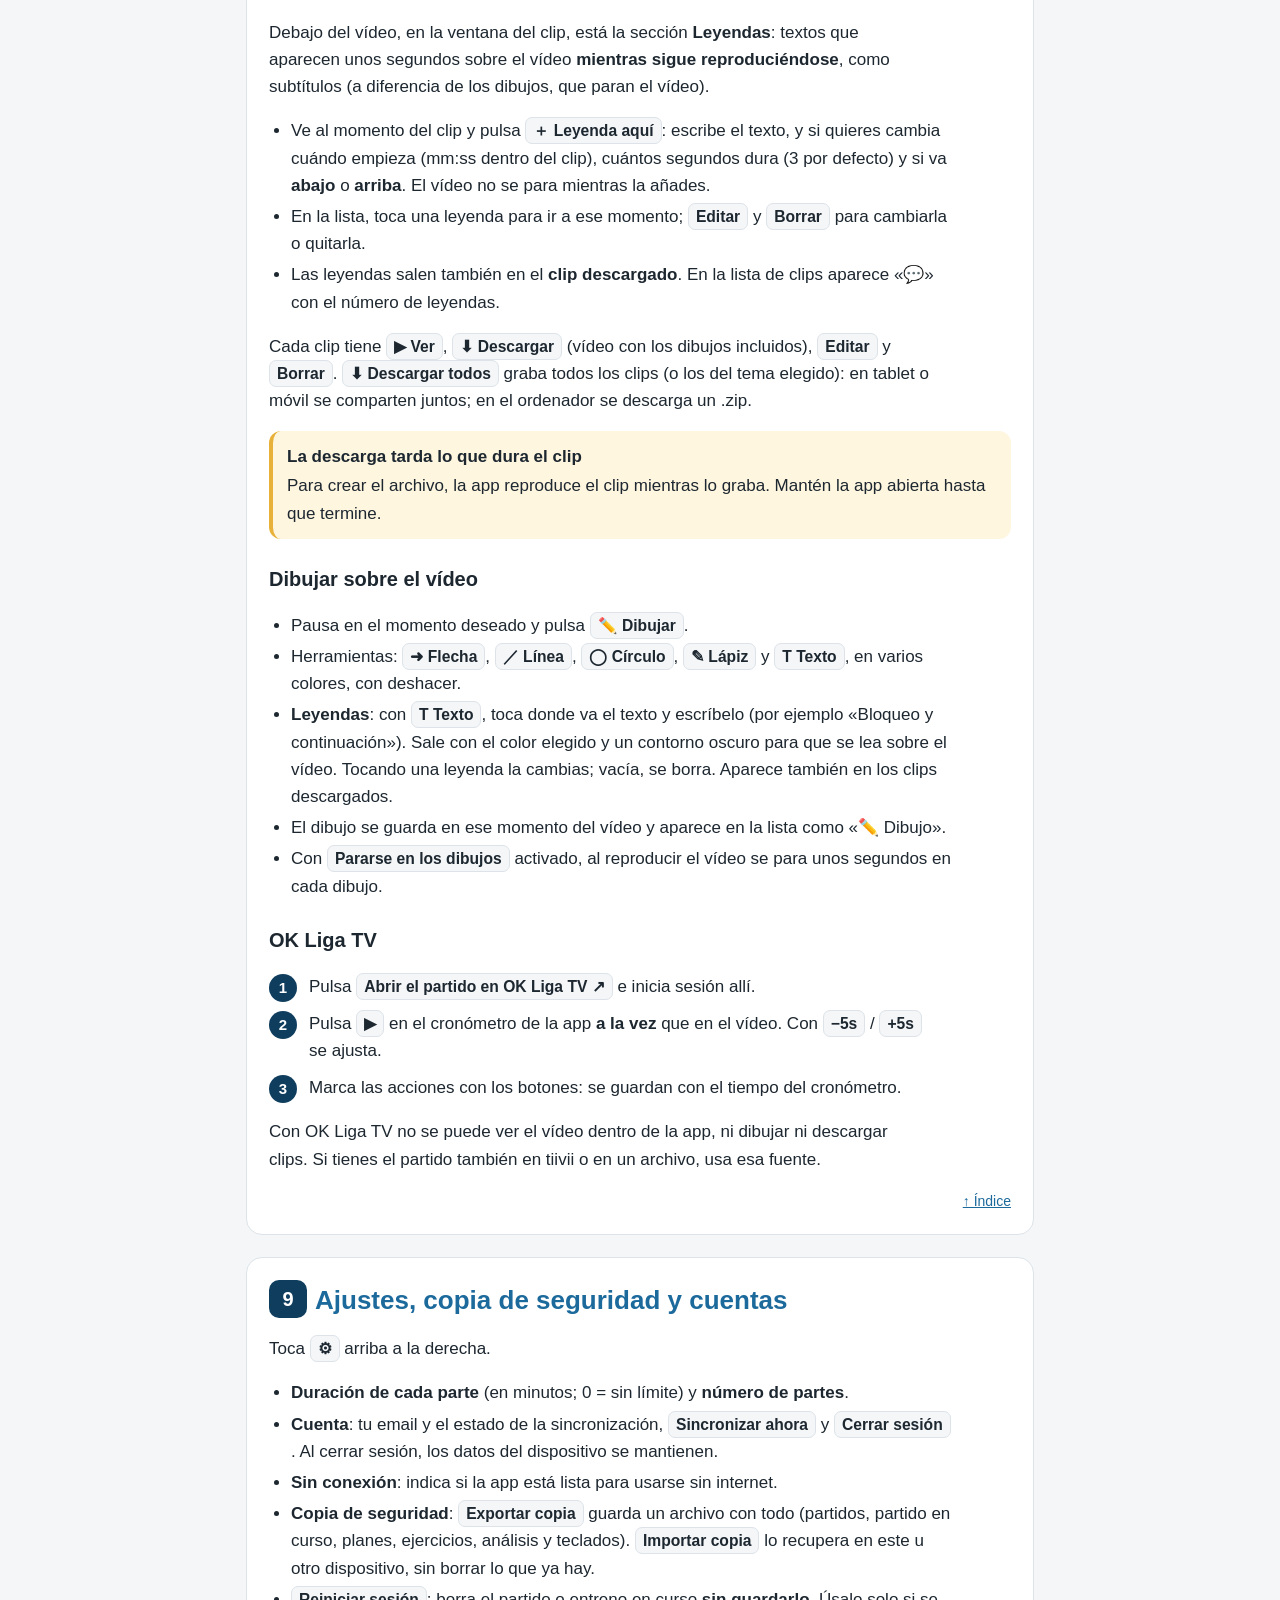
==== commit 4da2961f: "Análisis de vídeo: elegir cuántas jugadoras se marcan en cada botón (ninguna, 1 o hasta 5) Co-Author" ====
--- a/manual.html
+++ b/manual.html
@@ -405,6 +405,14 @@
       </ul></li>
     <li><span class="ui">Cambiar</span>: elige el Estándar o un teclado guardado; también <span class="ui">＋ Crear teclado nuevo</span> (vacío) y <span class="ui">Borrar</span> teclados guardados.</li>
   </ul>
+  <h4>Cuántas jugadoras tiene cada acción</h4>
+  <p>En <span class="ui">Editar</span>, cada botón tiene la opción <b>Jugadoras</b>:</p>
+  <ul>
+    <li><b>Sin jugadora</b>: al tocar el botón la acción se marca al momento, sin preguntar nada (lo más rápido).</li>
+    <li><b>1 jugadora</b> (normal): al tocar la jugadora se guarda.</li>
+    <li><b>Hasta 2, 3, 4 o 5</b>: eliges varias jugadoras (por ejemplo, las que participan en una presión) y pulsas <span class="ui">Guardar</span>. Cuando llegas al máximo, las demás se desactivan; tocando una elegida se quita.</li>
+  </ul>
+  <p>En la lista salen todas las jugadoras de la acción, y el filtro por jugadora encuentra la acción con cualquiera de ellas.</p>
   <h4>Atajos con el teclado del ordenador</h4>
   <p>Cada botón puede tener una <b>tecla</b> (una letra o un número). En el ordenador, con el análisis abierto, al pulsar esa tecla se marca la acción, igual que tocando el botón. La tecla aparece en un pequeño recuadro en el botón (en tablet y móvil no se muestra).</p>
   <ul>
@@ -502,7 +510,7 @@
   <!-- Añadir aquí cada cambio nuevo (arriba del todo) y actualizar la fecha de la portada -->
   <dl class="log">
     <dt>23/11/2026</dt>
-    <dd><ul><li>Análisis de vídeo: <b>atajos de teclado</b> en el ordenador para los botones de «Marcar acción» (1–0 en el Estándar; tecla a elegir en los teclados propios).</li><li>Análisis de vídeo: botón de <b>volumen</b> (silenciar y barra de volumen) en el partido y en los clips.</li><li>Análisis de vídeo: <b>leyendas en los clips</b> que salen unos segundos sin parar el vídeo (también en el clip descargado).</li>
+    <dd><ul><li>Análisis de vídeo: en cada botón se elige <b>cuántas jugadoras</b> se marcan (ninguna, 1 o hasta 5).</li><li>Análisis de vídeo: <b>atajos de teclado</b> en el ordenador para los botones de «Marcar acción» (1–0 en el Estándar; tecla a elegir en los teclados propios).</li><li>Análisis de vídeo: botón de <b>volumen</b> (silenciar y barra de volumen) en el partido y en los clips.</li><li>Análisis de vídeo: <b>leyendas en los clips</b> que salen unos segundos sin parar el vídeo (también en el clip descargado).</li>
       <li>Análisis de vídeo: la descarga de un clip ya no se queda colgada si el vídeo no avanza; avisa del problema.</li><li>Dibujos: nueva herramienta <b>T Texto</b> para poner <b>leyendas</b>, tanto en los entrenos como en el análisis de vídeo.</li>
       <li>Las notas y los nombres de clips abren el teclado normal (antes, el numérico).</li>
       <li>Análisis de vídeo: corregido que, a veces, la descarga de un clip con dibujos no terminaba.</li><li>Análisis de vídeo: los clips se ven en <b>su propia ventana</b>; al cerrarla, el partido sigue donde estaba.</li>
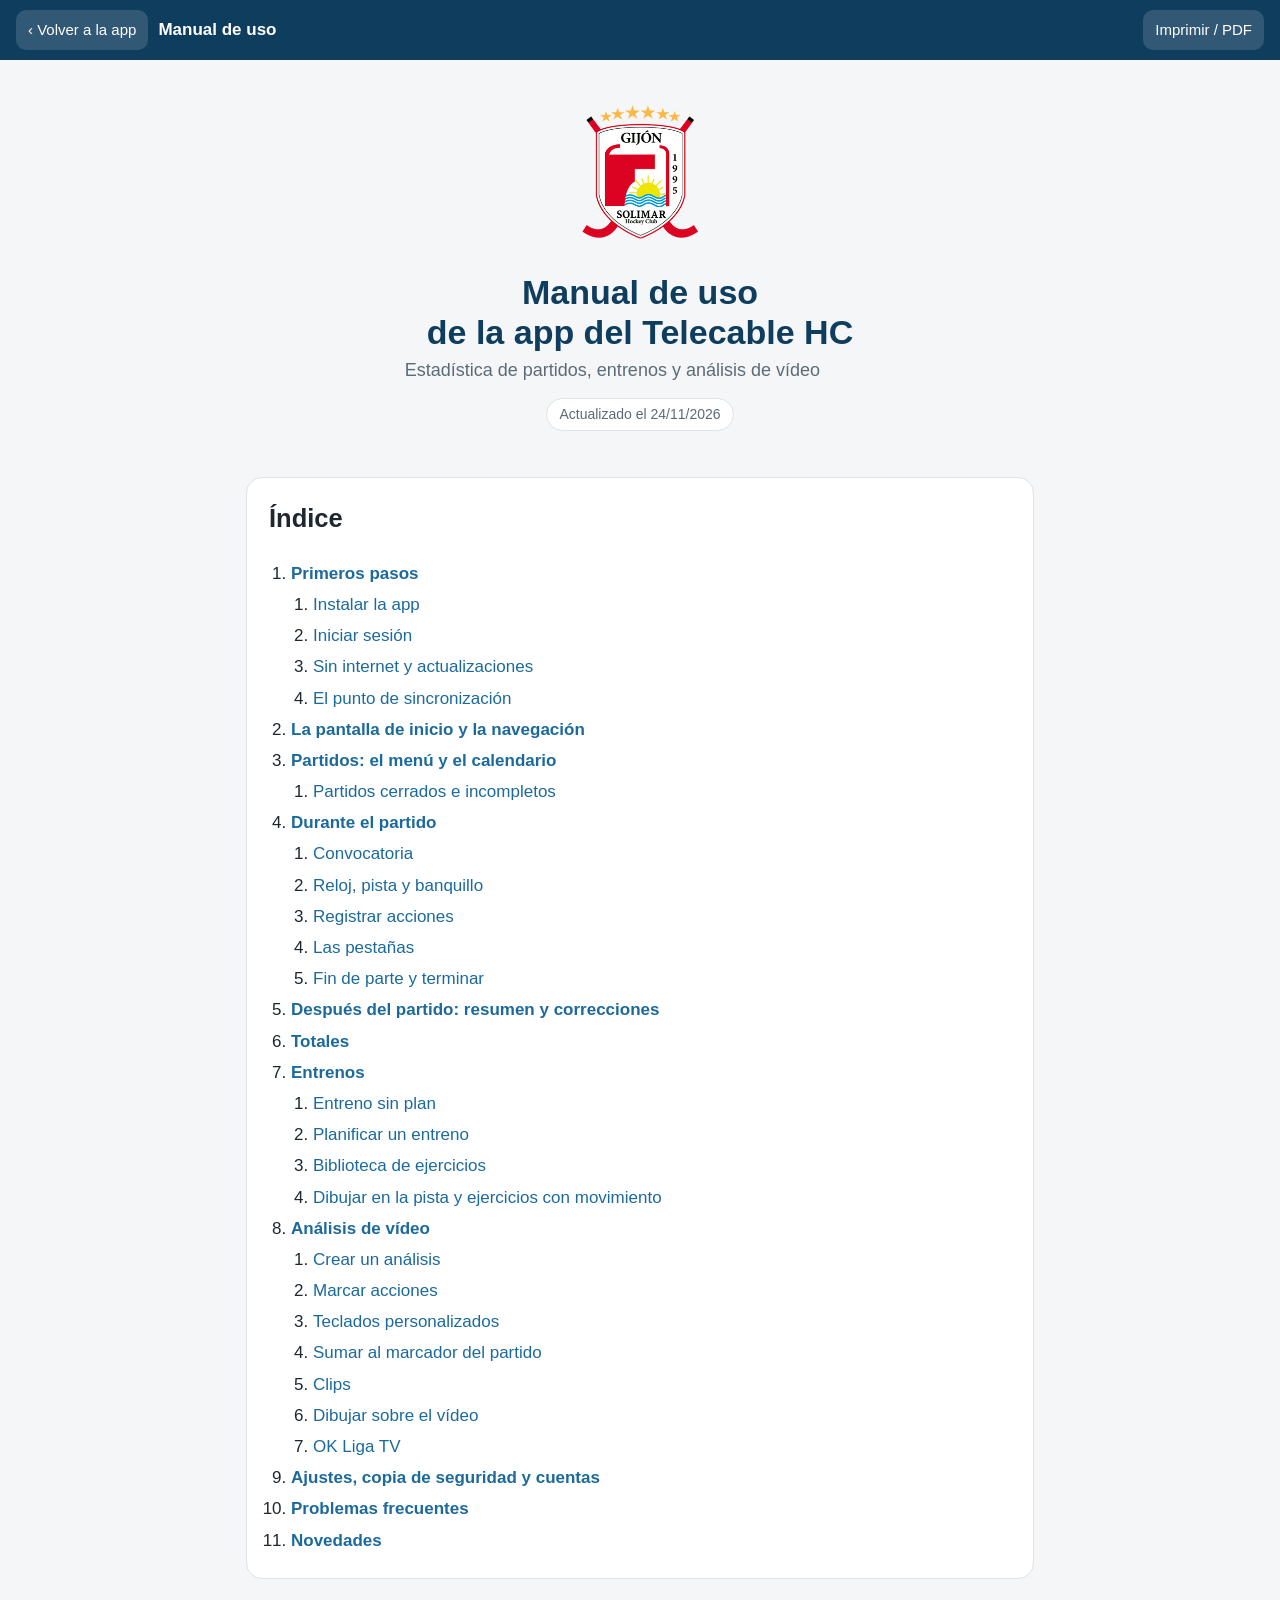
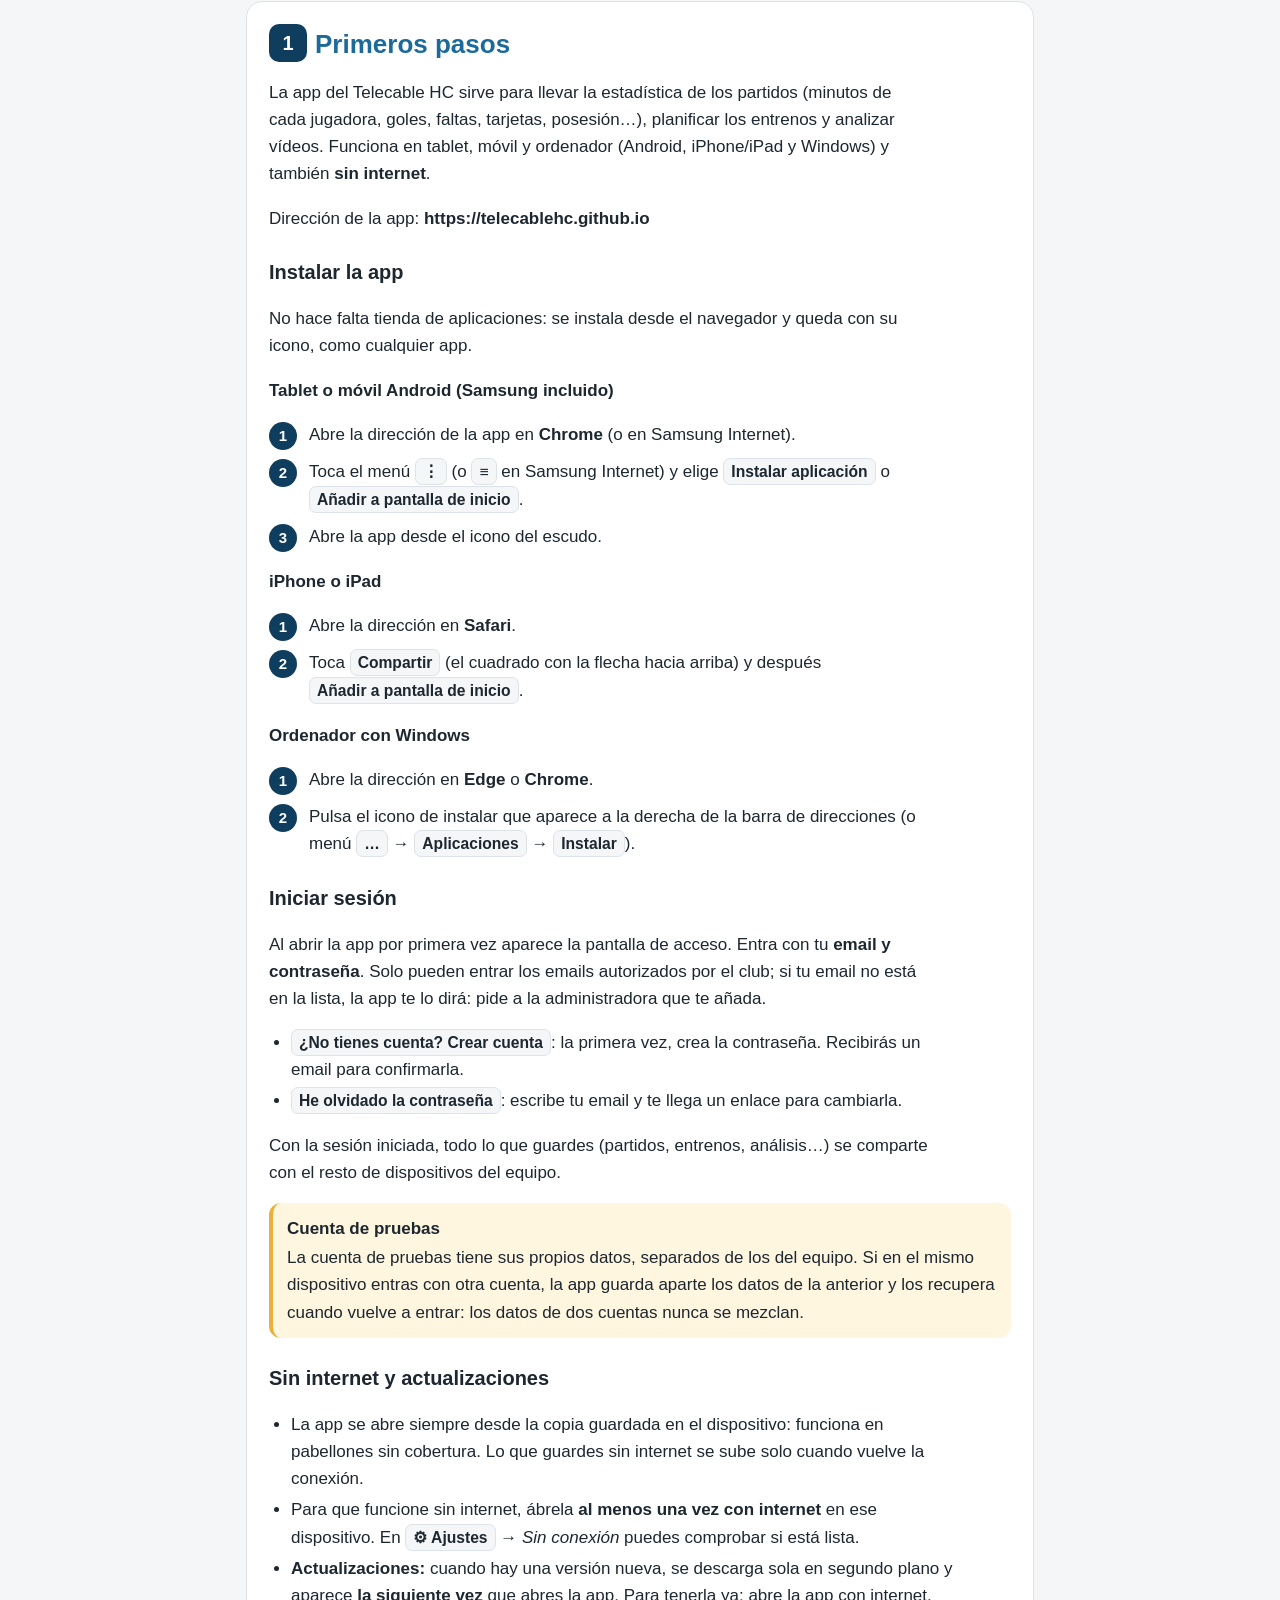
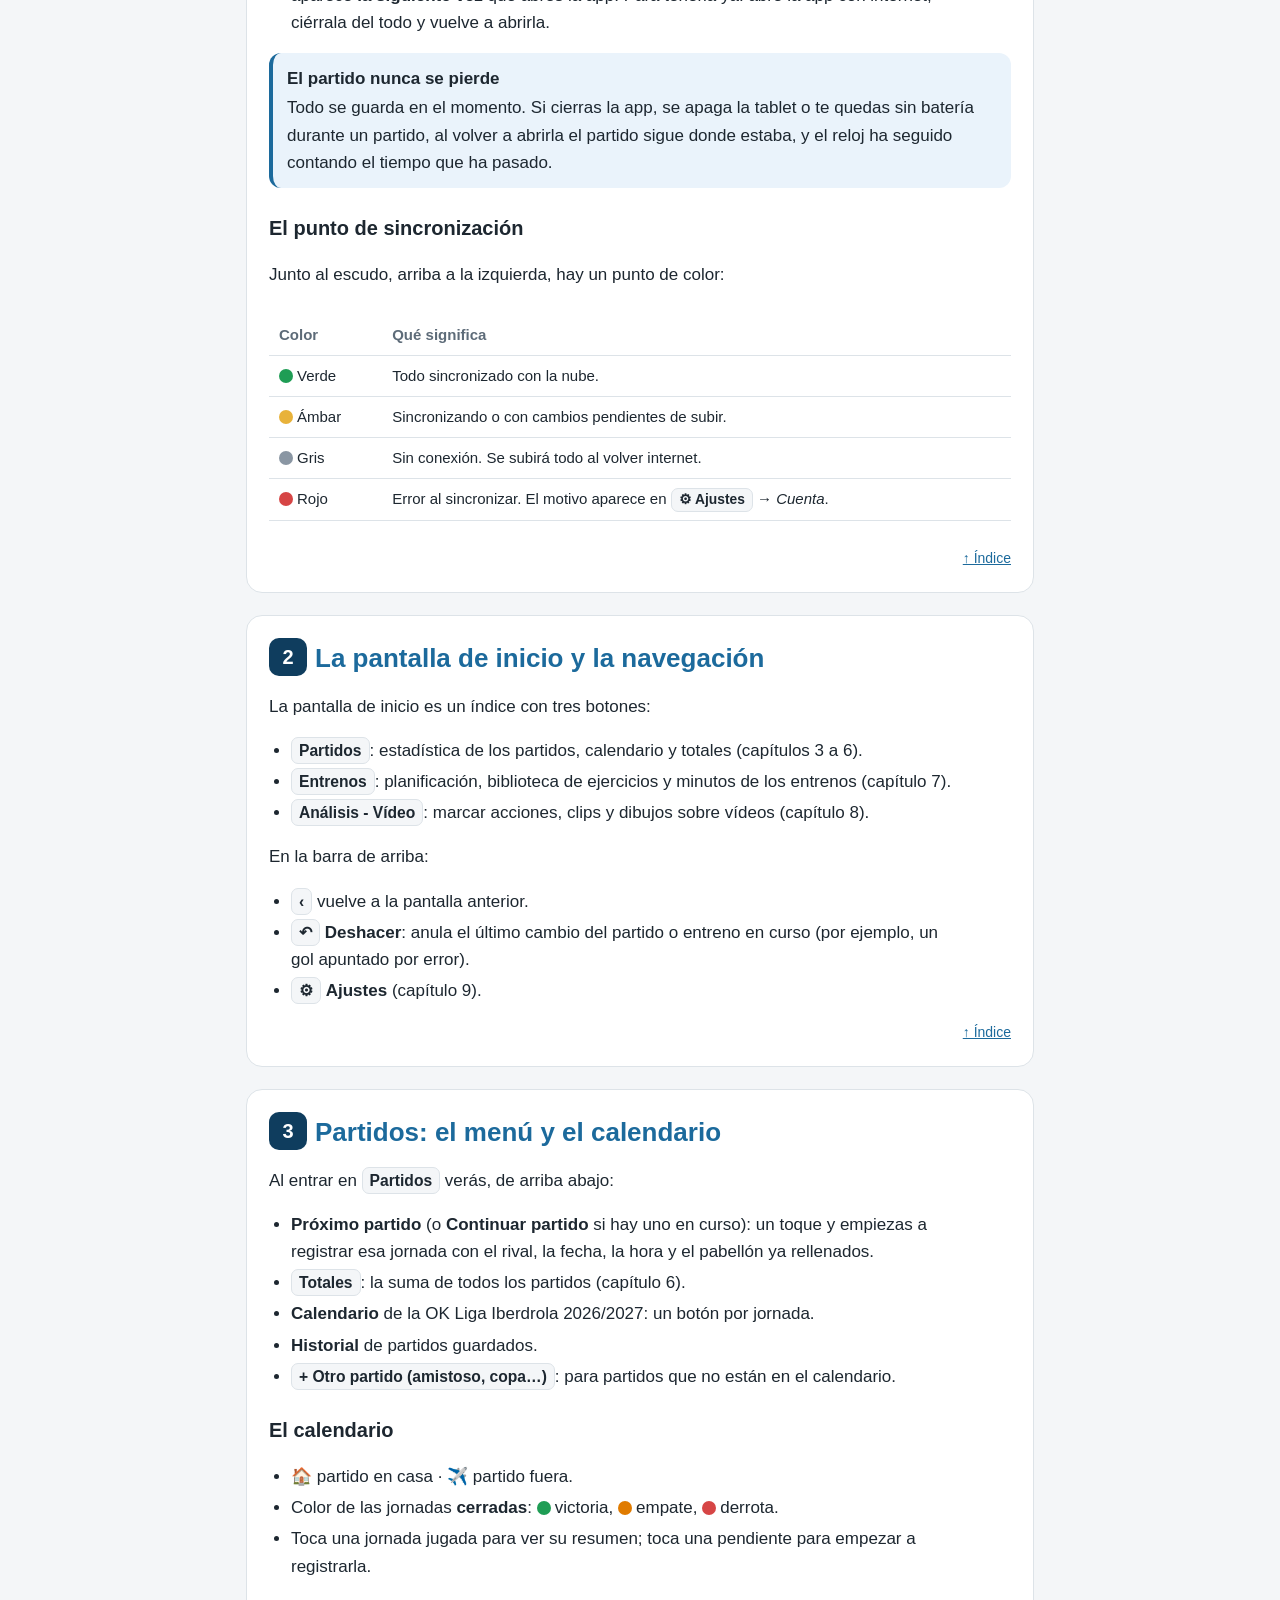
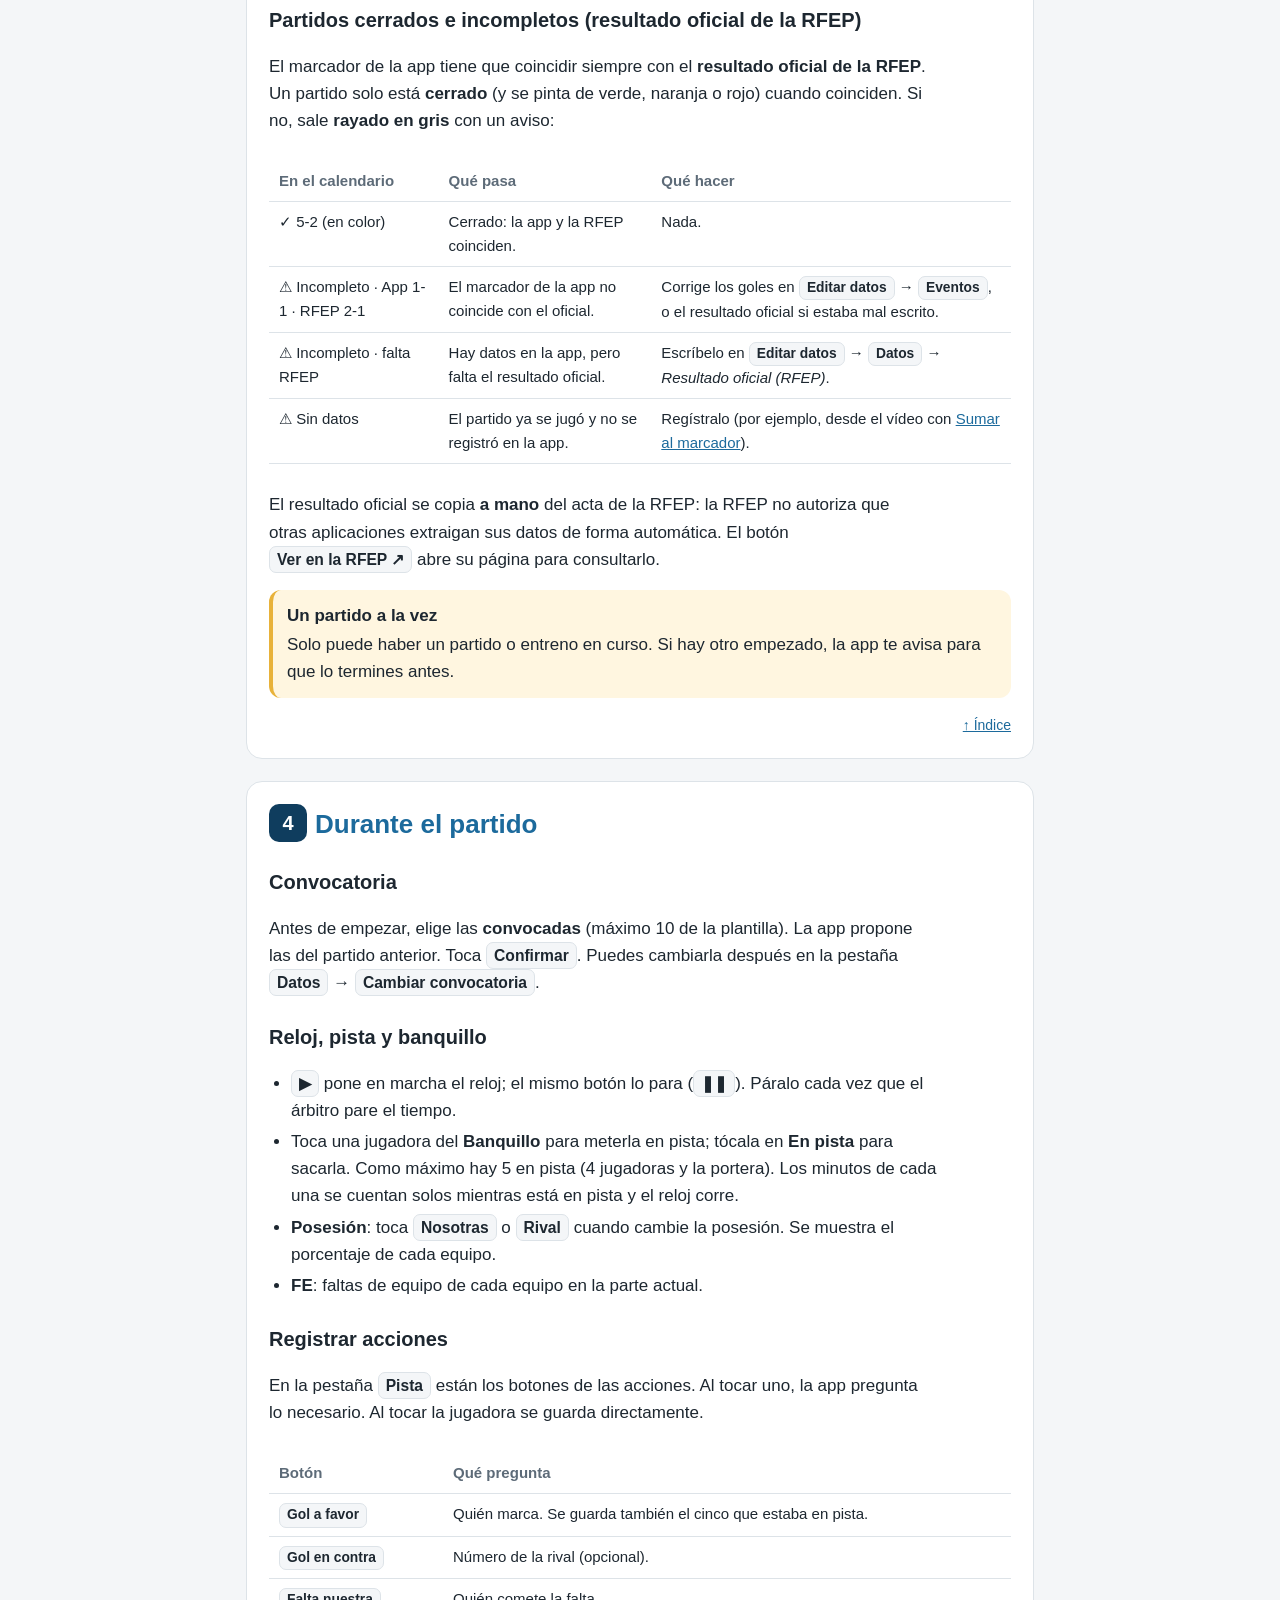
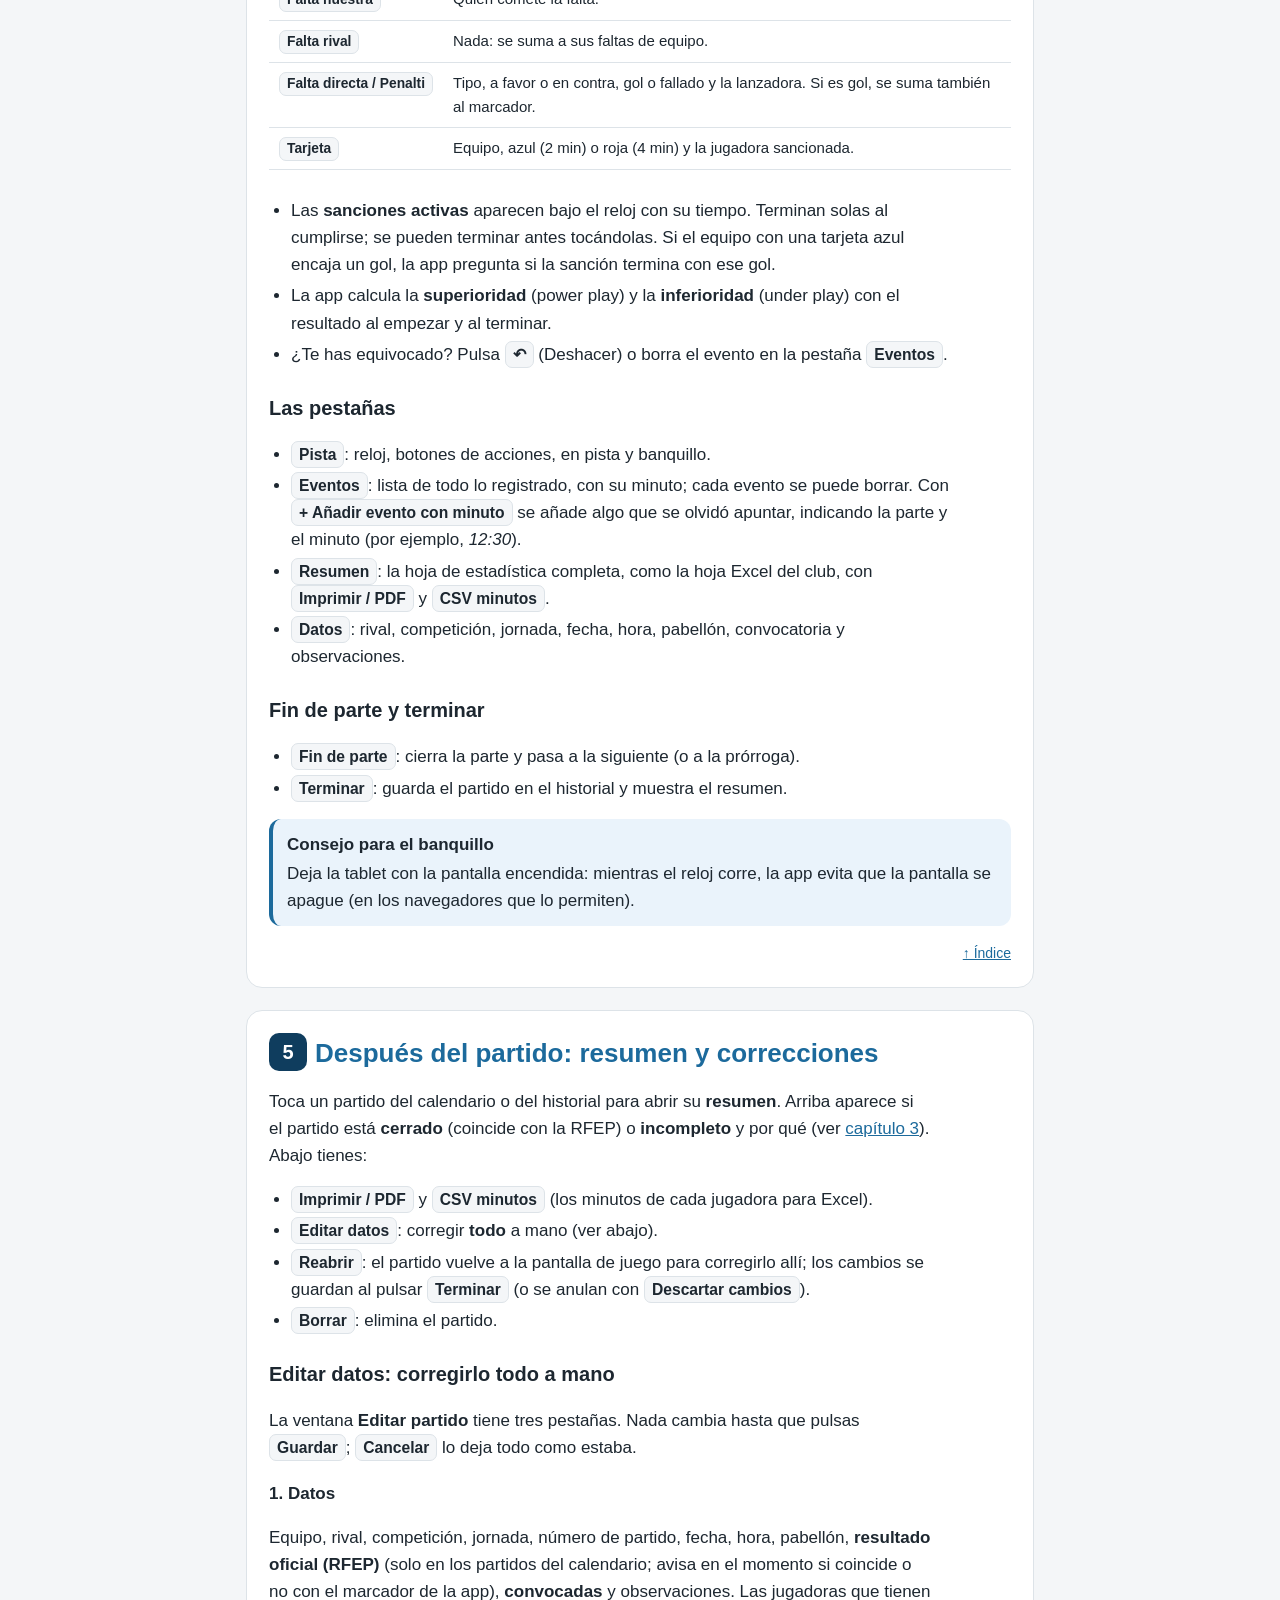
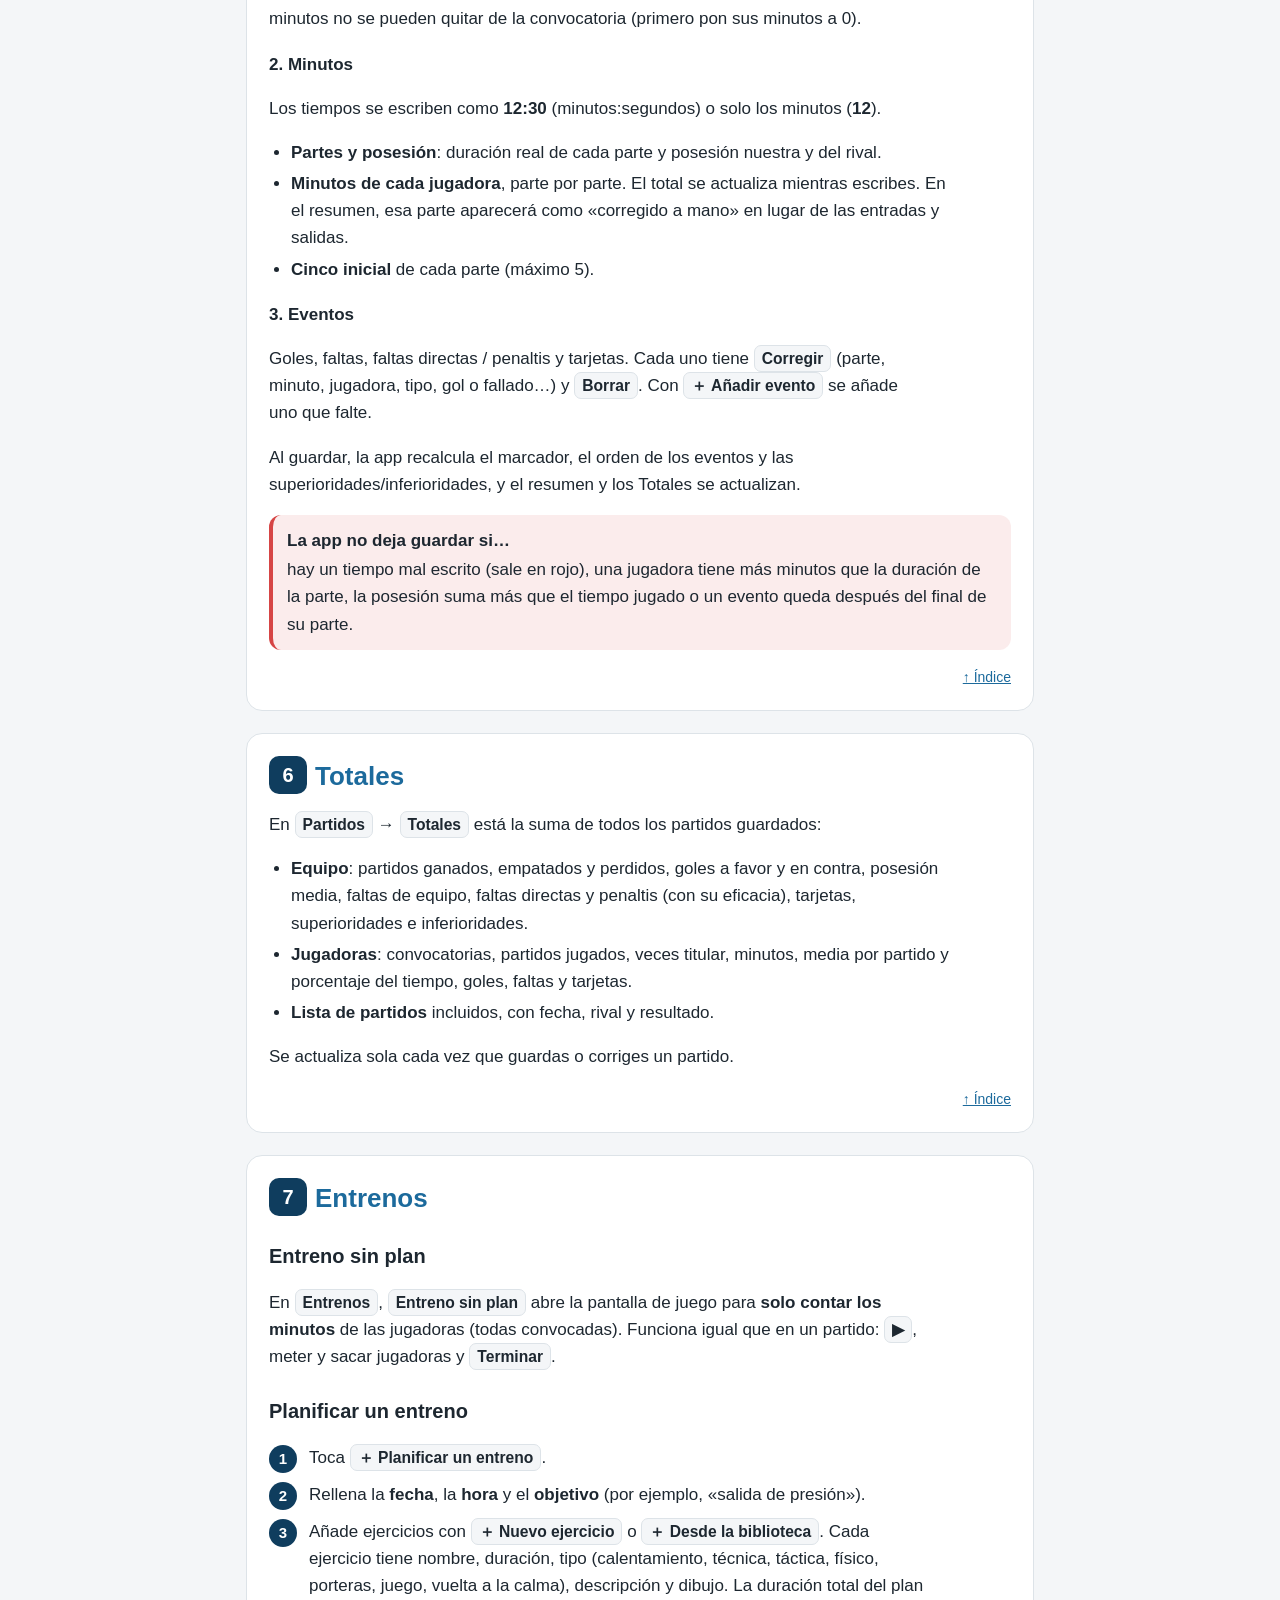
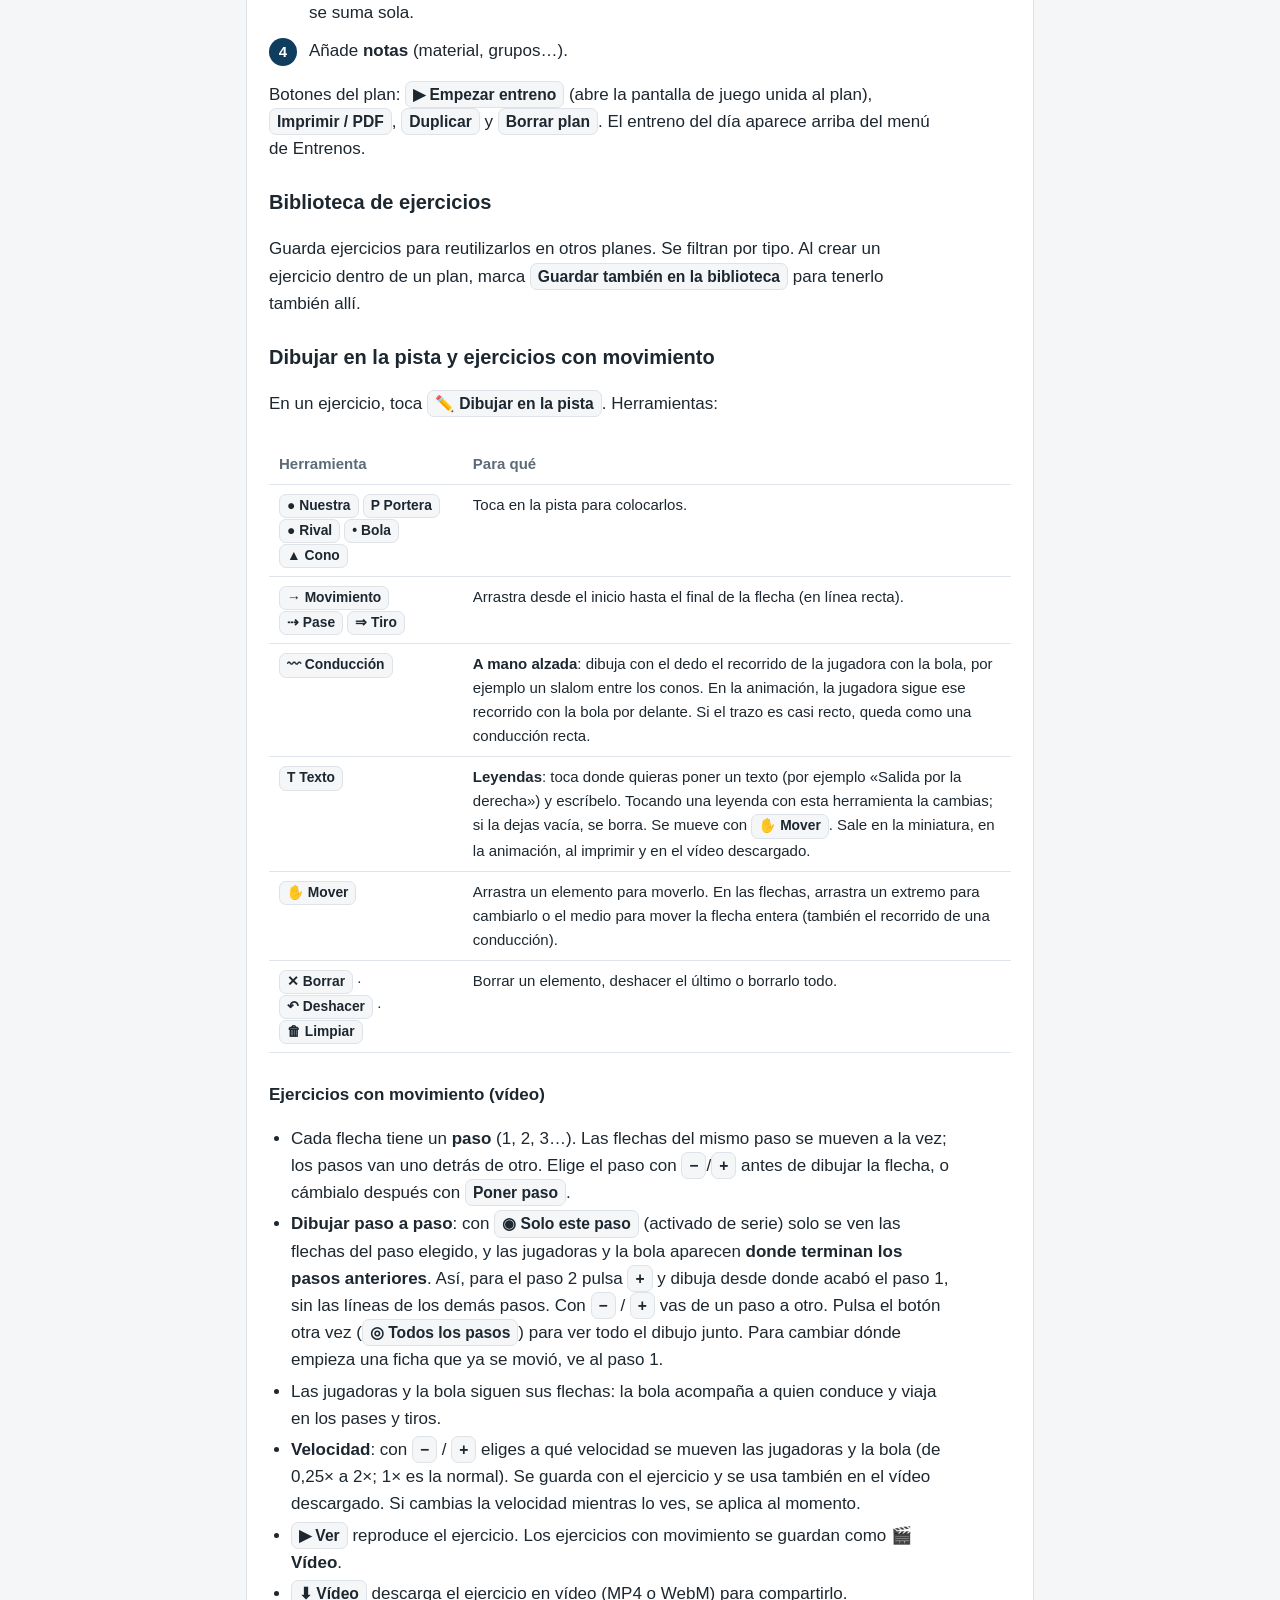
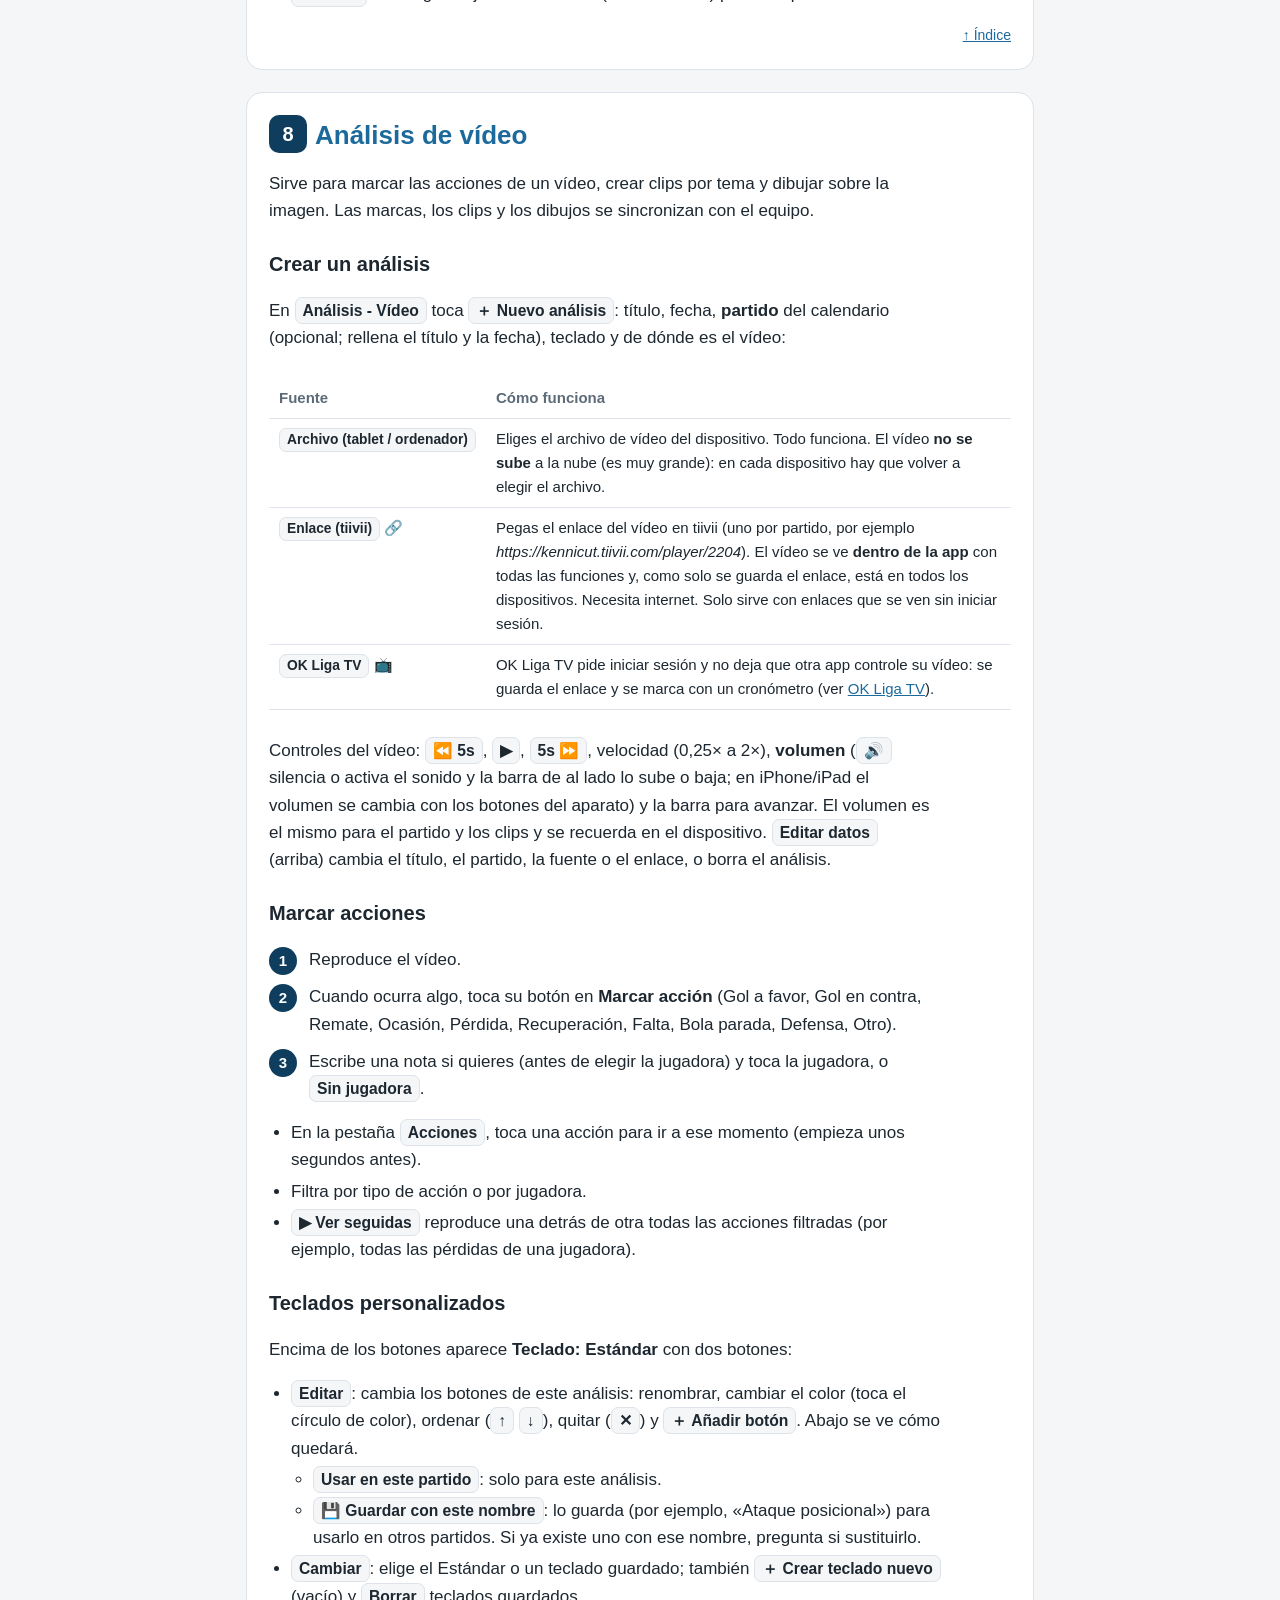
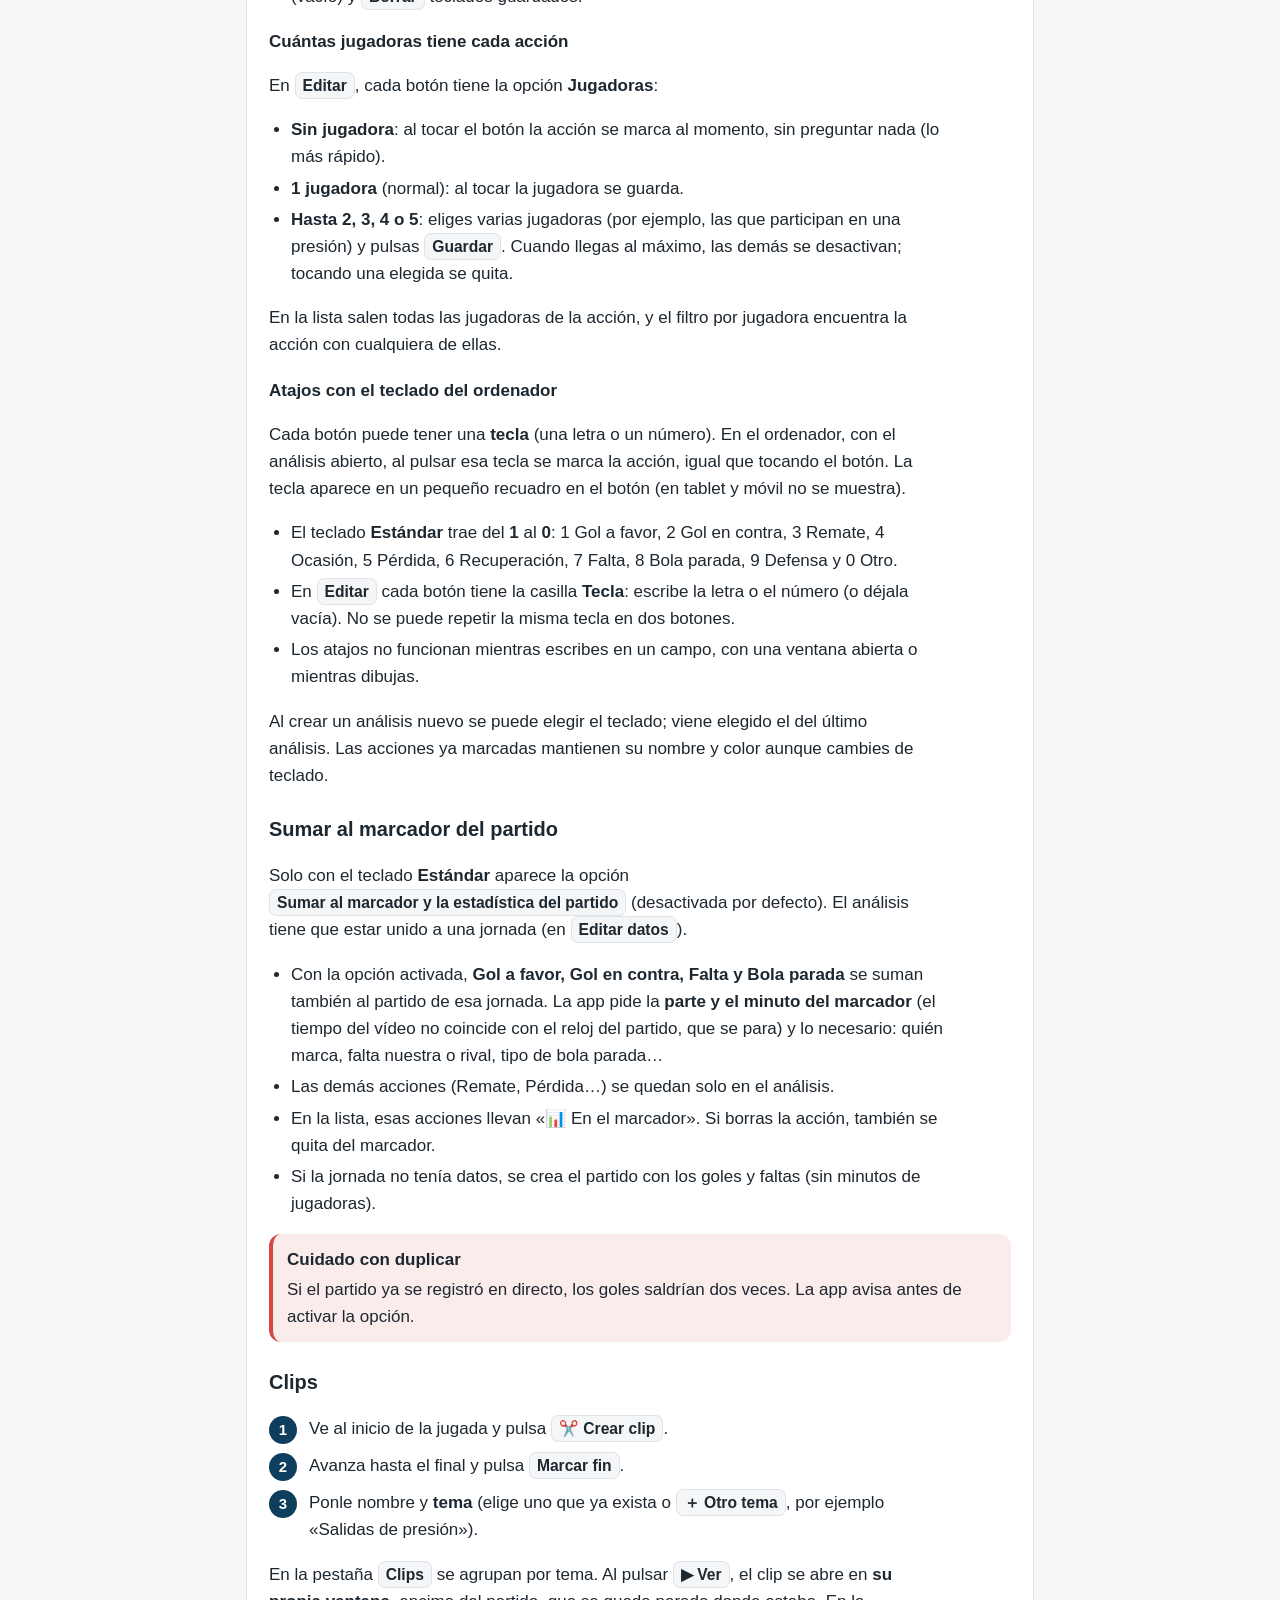
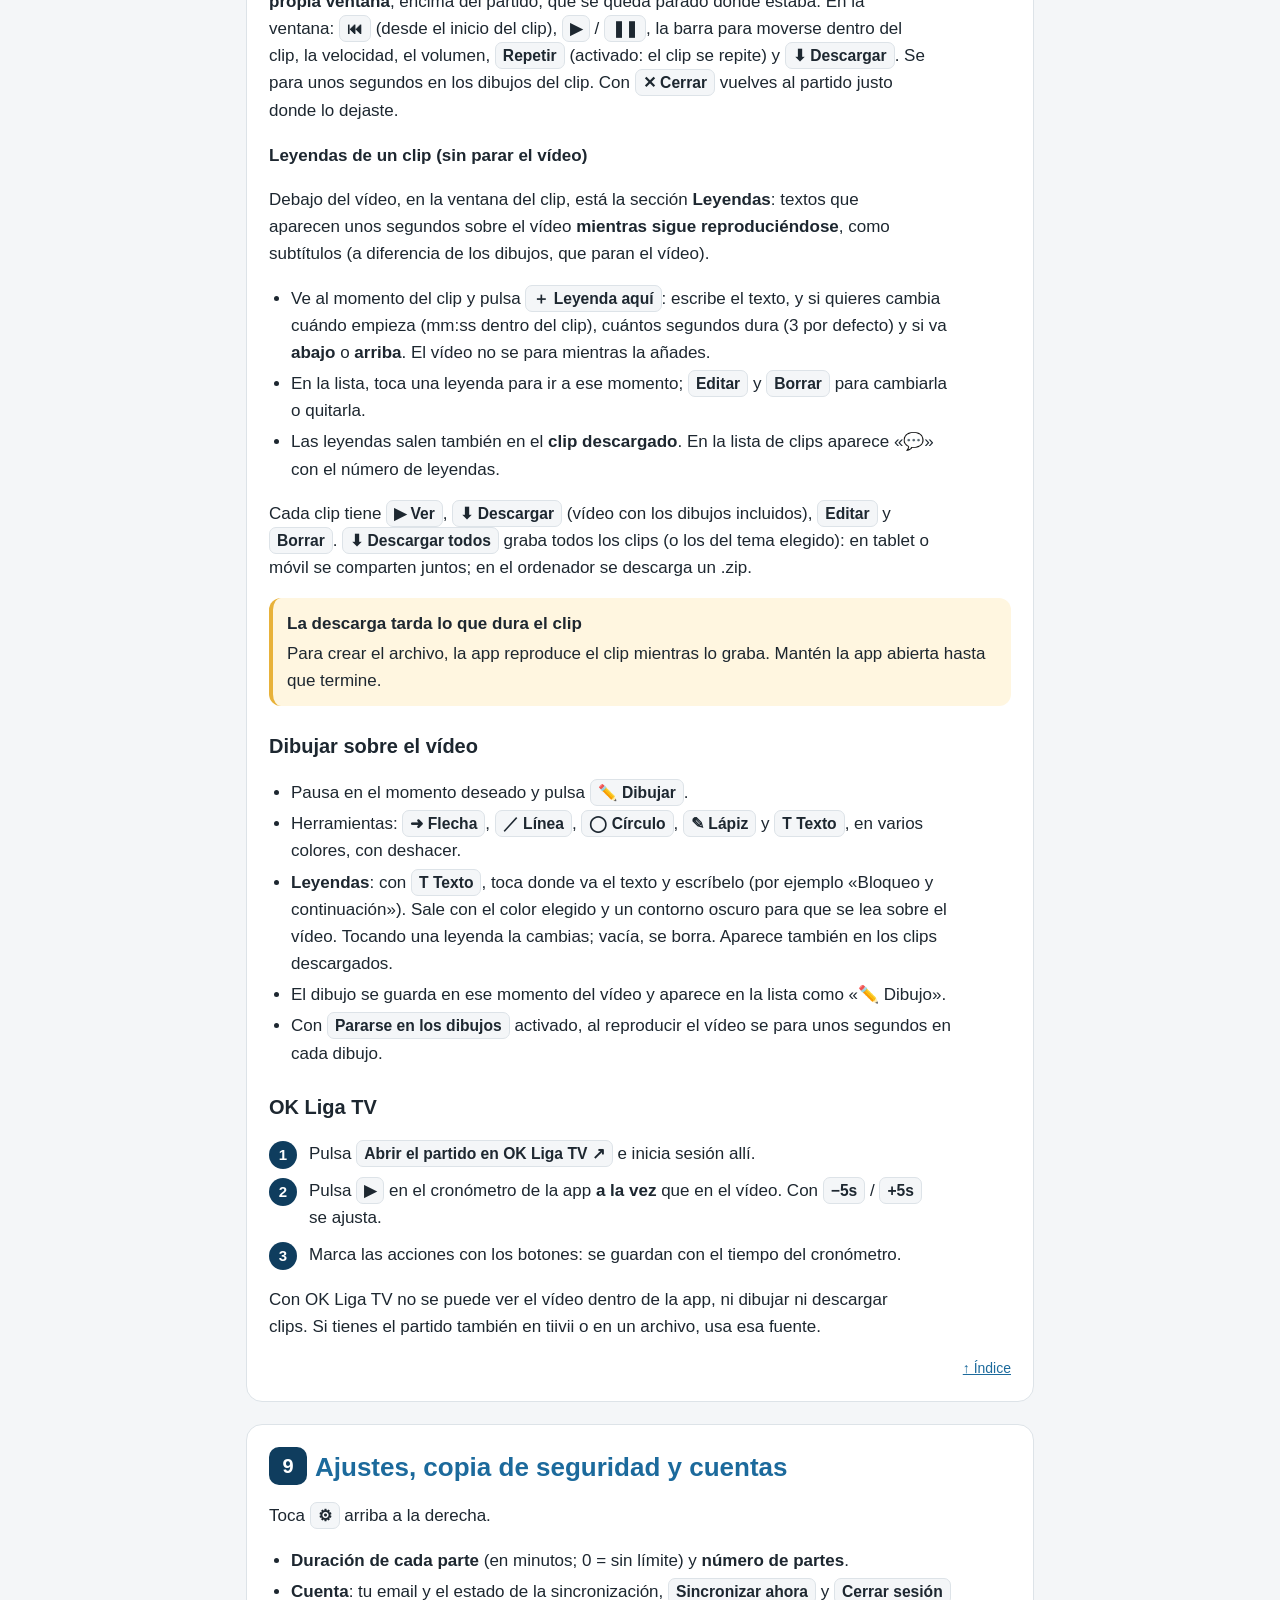
==== commit 0f2c3ff1: "Entrenos: dibujar paso a paso (solo las flechas del paso elegido, con las fichas donde terminan los " ====
--- a/manual.html
+++ b/manual.html
@@ -108,7 +108,7 @@
   <h1>Manual de uso<br>de la app del Telecable HC</h1>
   <p class="sub">Estadística de partidos, entrenos y análisis de vídeo</p>
   <!-- Al cambiar la app: actualizar esta fecha y añadir la entrada en «Novedades» -->
-  <span class="ver">Actualizado el 23/11/2026</span>
+  <span class="ver">Actualizado el 24/11/2026</span>
 </div>
 
 <nav class="card toc" id="indice">
@@ -360,6 +360,7 @@
   <h4>Ejercicios con movimiento (vídeo)</h4>
   <ul>
     <li>Cada flecha tiene un <b>paso</b> (1, 2, 3…). Las flechas del mismo paso se mueven a la vez; los pasos van uno detrás de otro. Elige el paso con <span class="ui">−</span>/<span class="ui">+</span> antes de dibujar la flecha, o cámbialo después con <span class="ui">Poner paso</span>.</li>
+    <li><b>Dibujar paso a paso</b>: con <span class="ui">◉ Solo este paso</span> (activado de serie) solo se ven las flechas del paso elegido, y las jugadoras y la bola aparecen <b>donde terminan los pasos anteriores</b>. Así, para el paso 2 pulsa <span class="ui">+</span> y dibuja desde donde acabó el paso 1, sin las líneas de los demás pasos. Con <span class="ui">−</span> / <span class="ui">+</span> vas de un paso a otro. Pulsa el botón otra vez (<span class="ui">◎ Todos los pasos</span>) para ver todo el dibujo junto. Para cambiar dónde empieza una ficha que ya se movió, ve al paso 1.</li>
     <li>Las jugadoras y la bola siguen sus flechas: la bola acompaña a quien conduce y viaja en los pases y tiros.</li>
     <li><b>Velocidad</b>: con <span class="ui">−</span> / <span class="ui">+</span> eliges a qué velocidad se mueven las jugadoras y la bola (de 0,25× a 2×; 1× es la normal). Se guarda con el ejercicio y se usa también en el vídeo descargado. Si cambias la velocidad mientras lo ves, se aplica al momento.</li>
     <li><span class="ui">▶ Ver</span> reproduce el ejercicio. Los ejercicios con movimiento se guardan como <b>🎬 Vídeo</b>.</li>
@@ -509,6 +510,8 @@
   <p>Cambios de la app, del más reciente al más antiguo.</p>
   <!-- Añadir aquí cada cambio nuevo (arriba del todo) y actualizar la fecha de la portada -->
   <dl class="log">
+    <dt>24/11/2026</dt>
+    <dd><ul><li>Entrenos: <b>dibujar paso a paso</b> («Solo este paso»): se ven solo las flechas del paso elegido, con las jugadoras donde terminan los pasos anteriores.</li></ul></dd>
     <dt>23/11/2026</dt>
     <dd><ul><li>Análisis de vídeo: en cada botón se elige <b>cuántas jugadoras</b> se marcan (ninguna, 1 o hasta 5).</li><li>Análisis de vídeo: <b>atajos de teclado</b> en el ordenador para los botones de «Marcar acción» (1–0 en el Estándar; tecla a elegir en los teclados propios).</li><li>Análisis de vídeo: botón de <b>volumen</b> (silenciar y barra de volumen) en el partido y en los clips.</li><li>Análisis de vídeo: <b>leyendas en los clips</b> que salen unos segundos sin parar el vídeo (también en el clip descargado).</li>
       <li>Análisis de vídeo: la descarga de un clip ya no se queda colgada si el vídeo no avanza; avisa del problema.</li><li>Dibujos: nueva herramienta <b>T Texto</b> para poner <b>leyendas</b>, tanto en los entrenos como en el análisis de vídeo.</li>
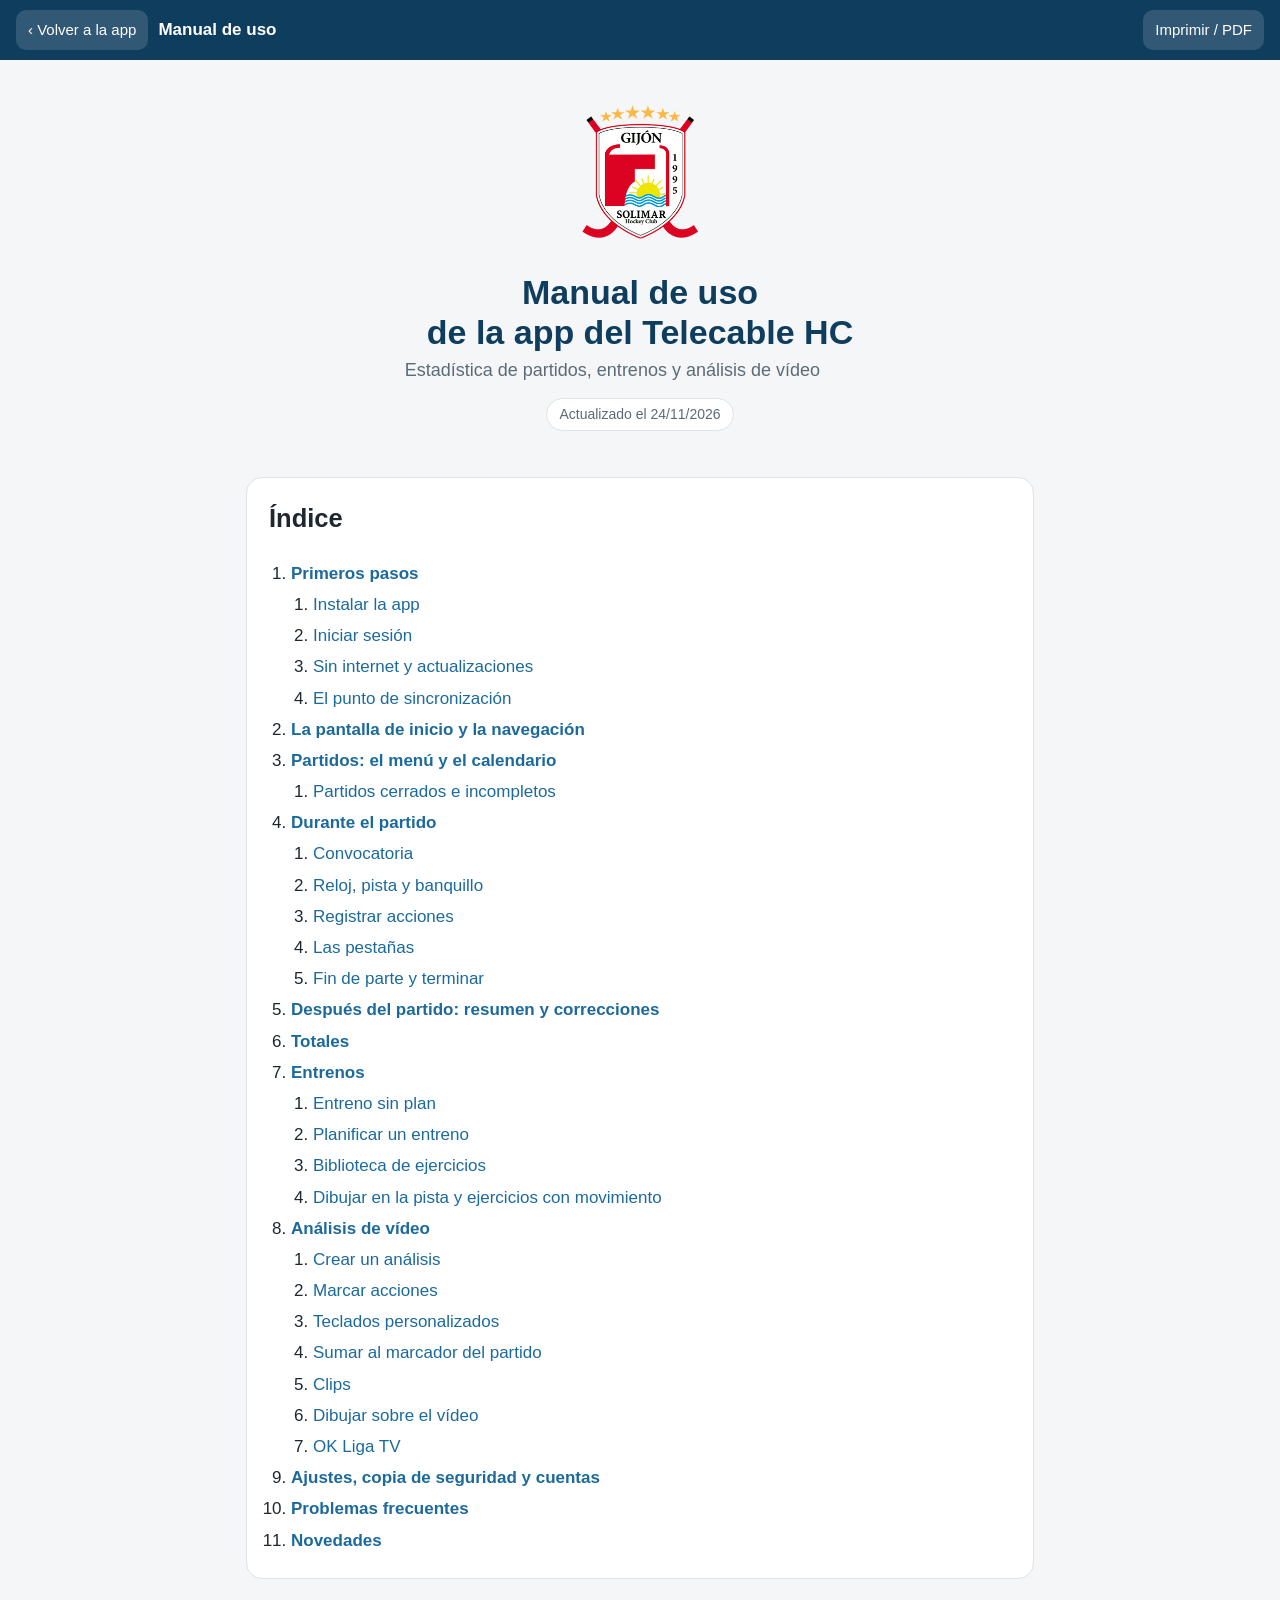
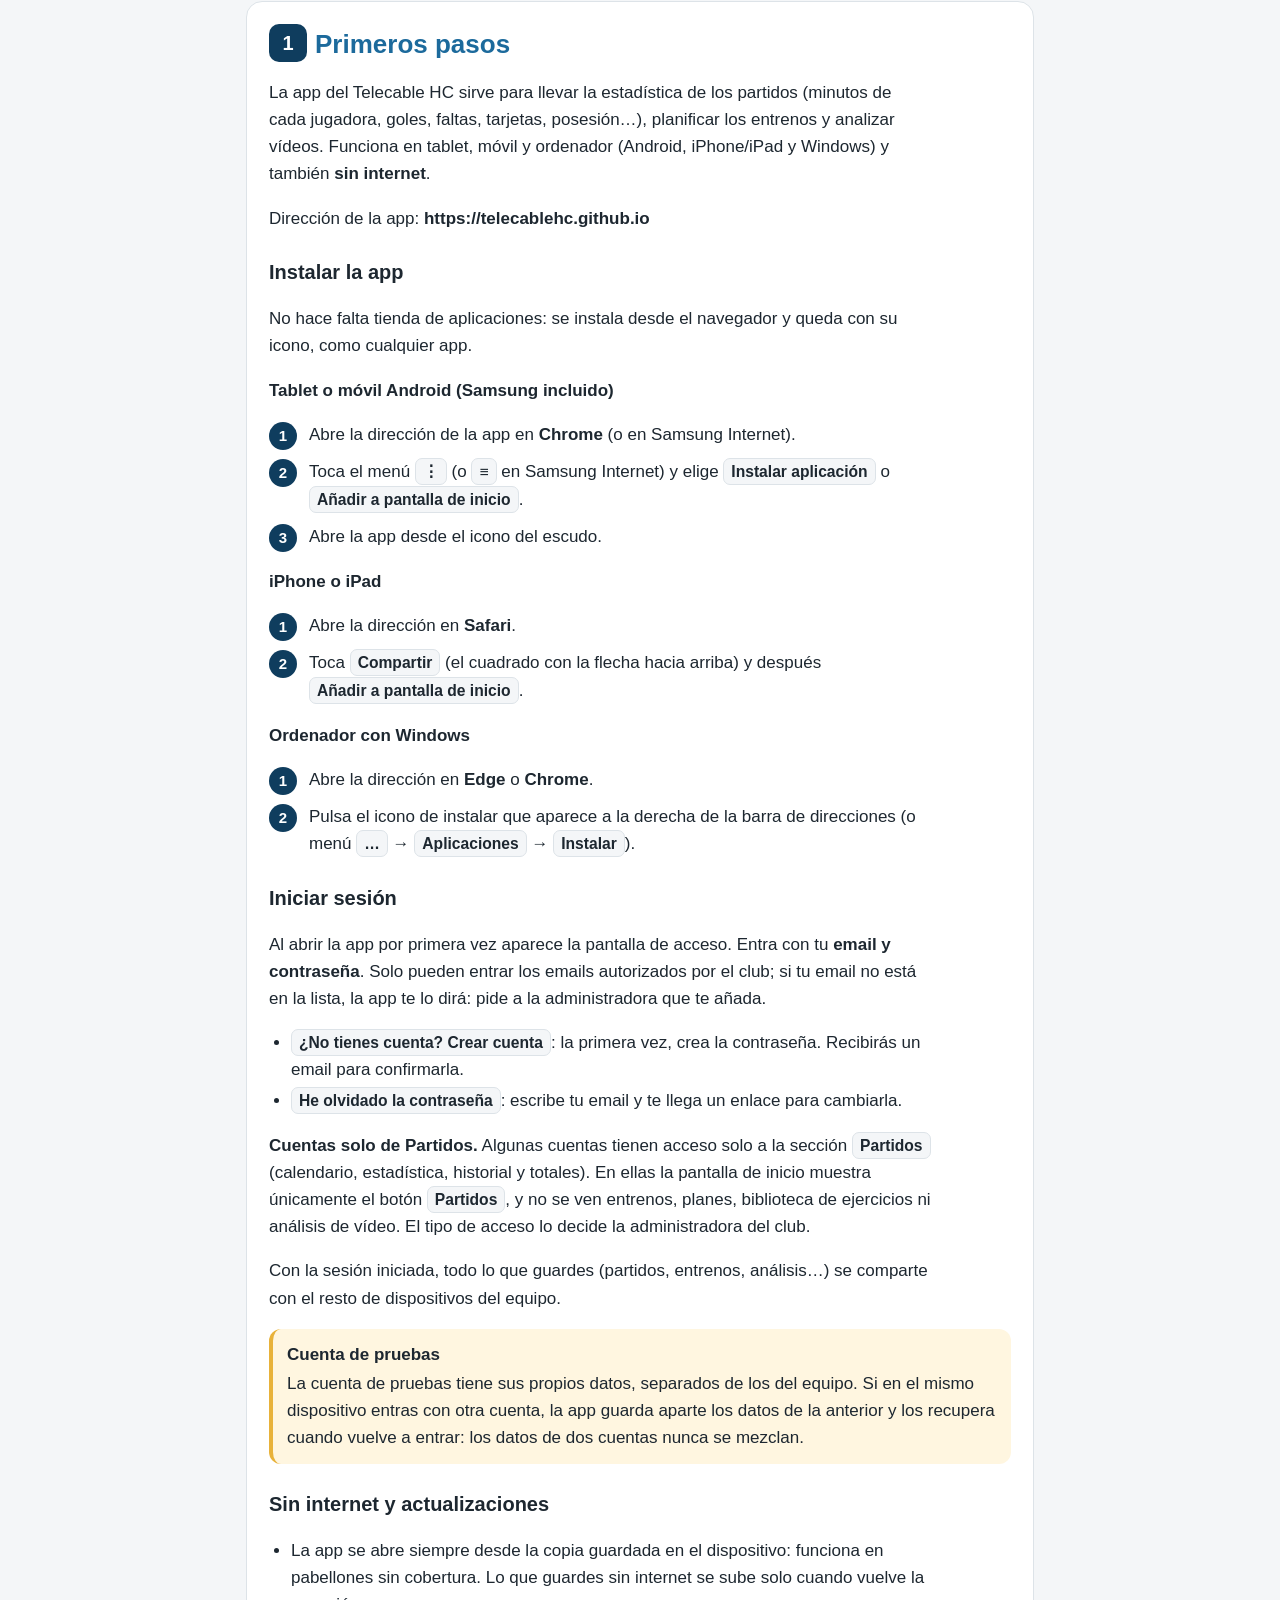
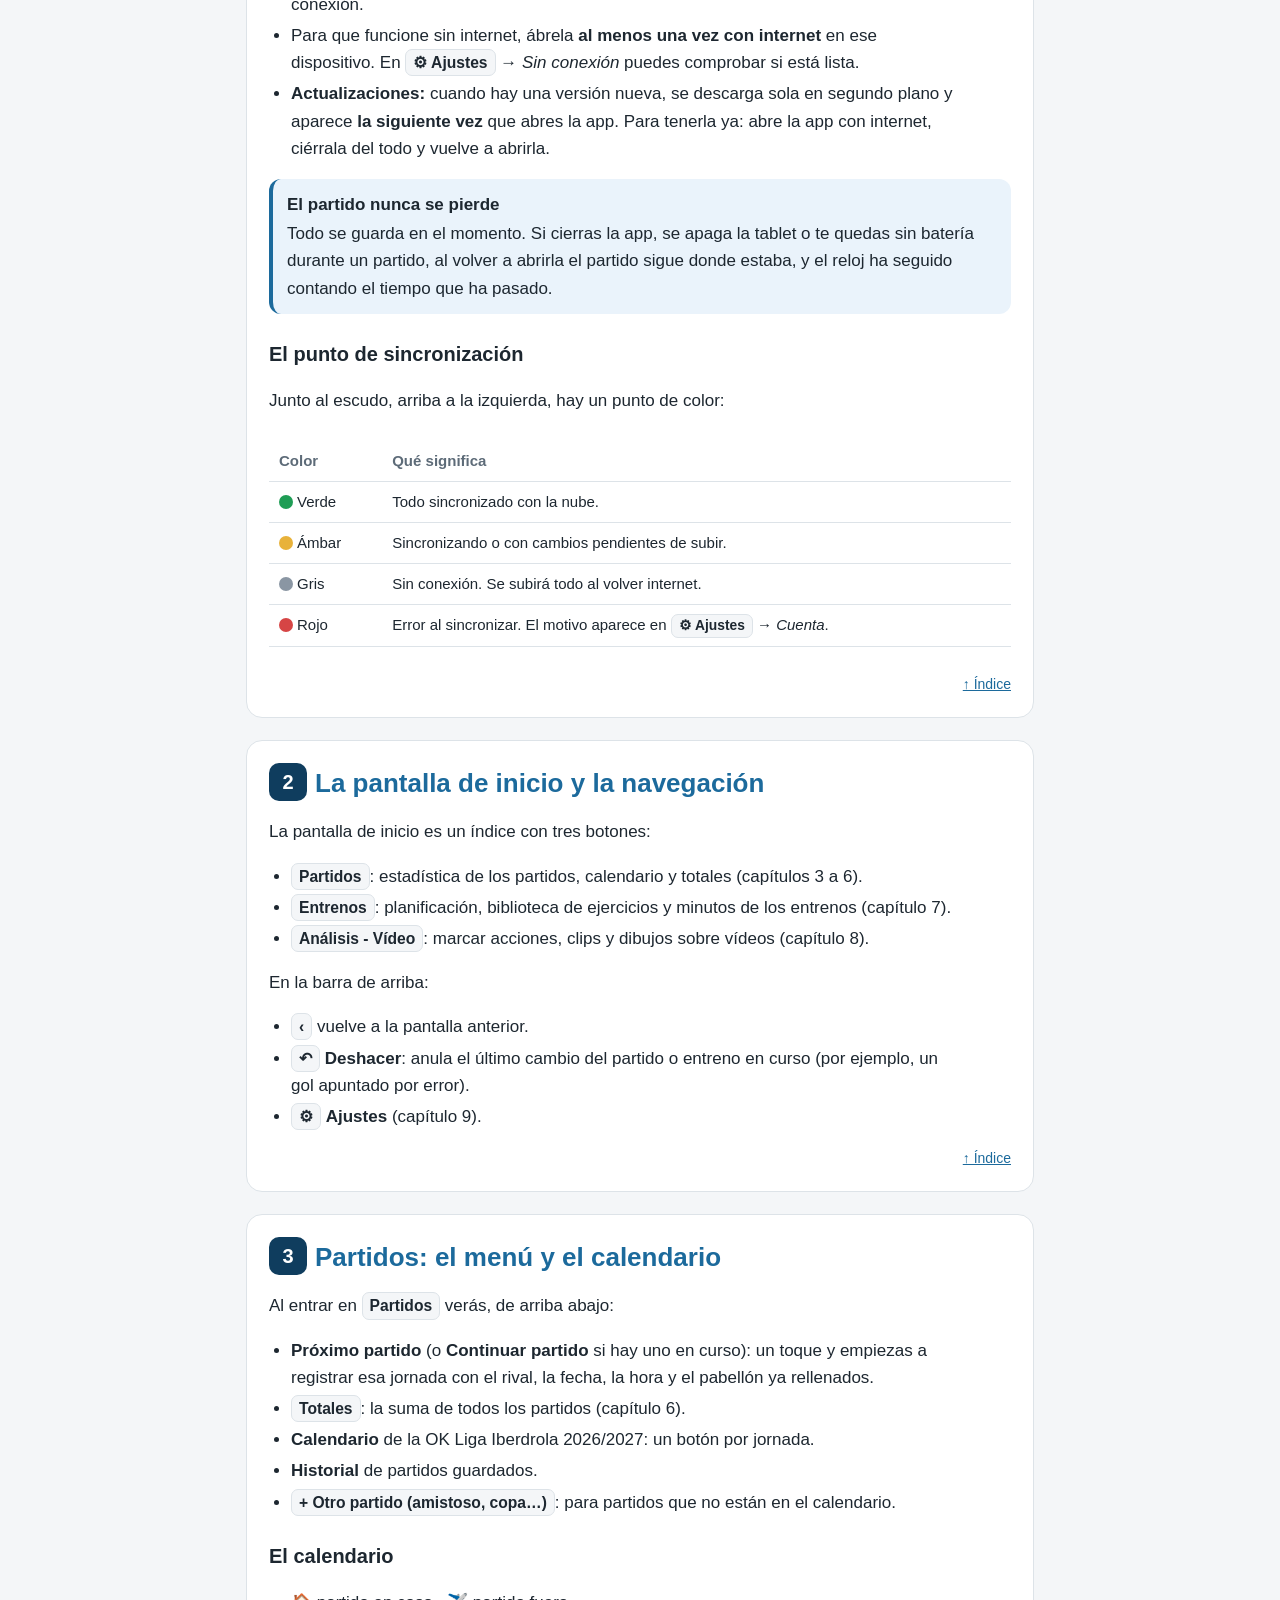
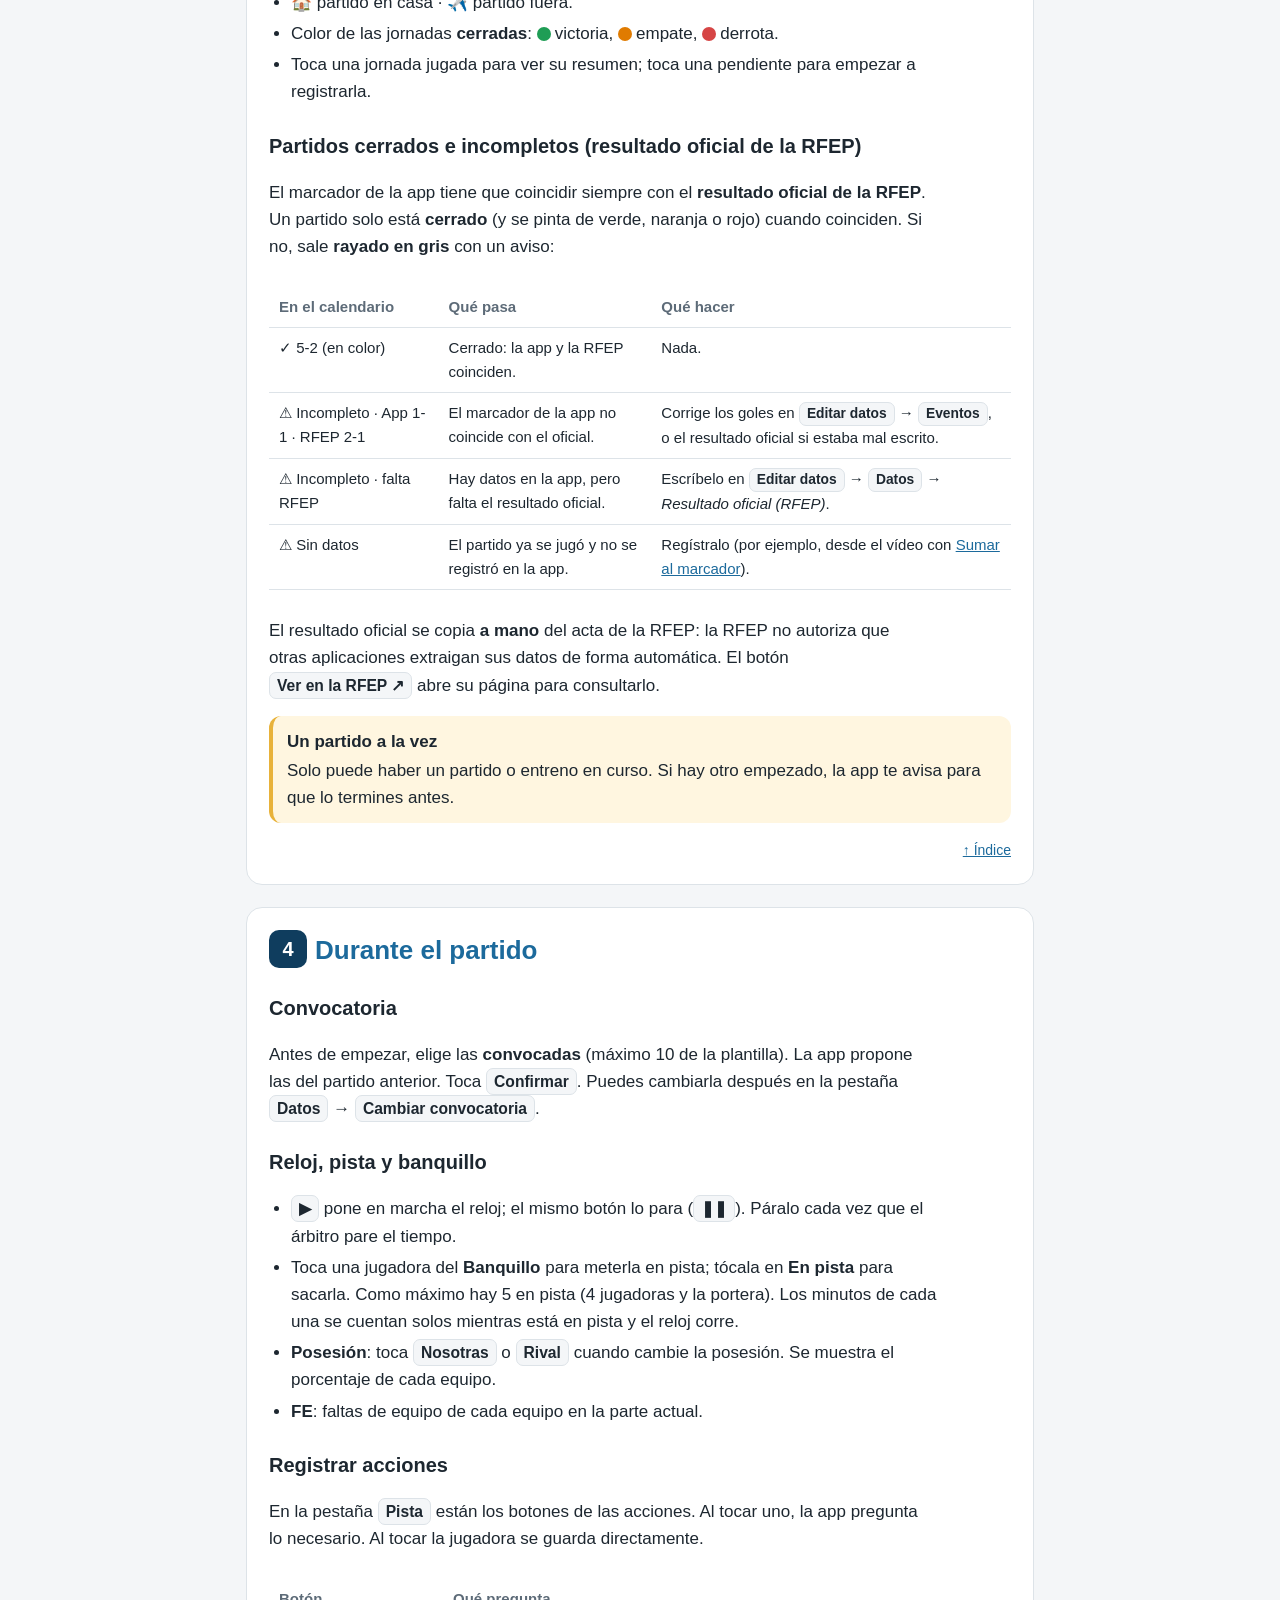
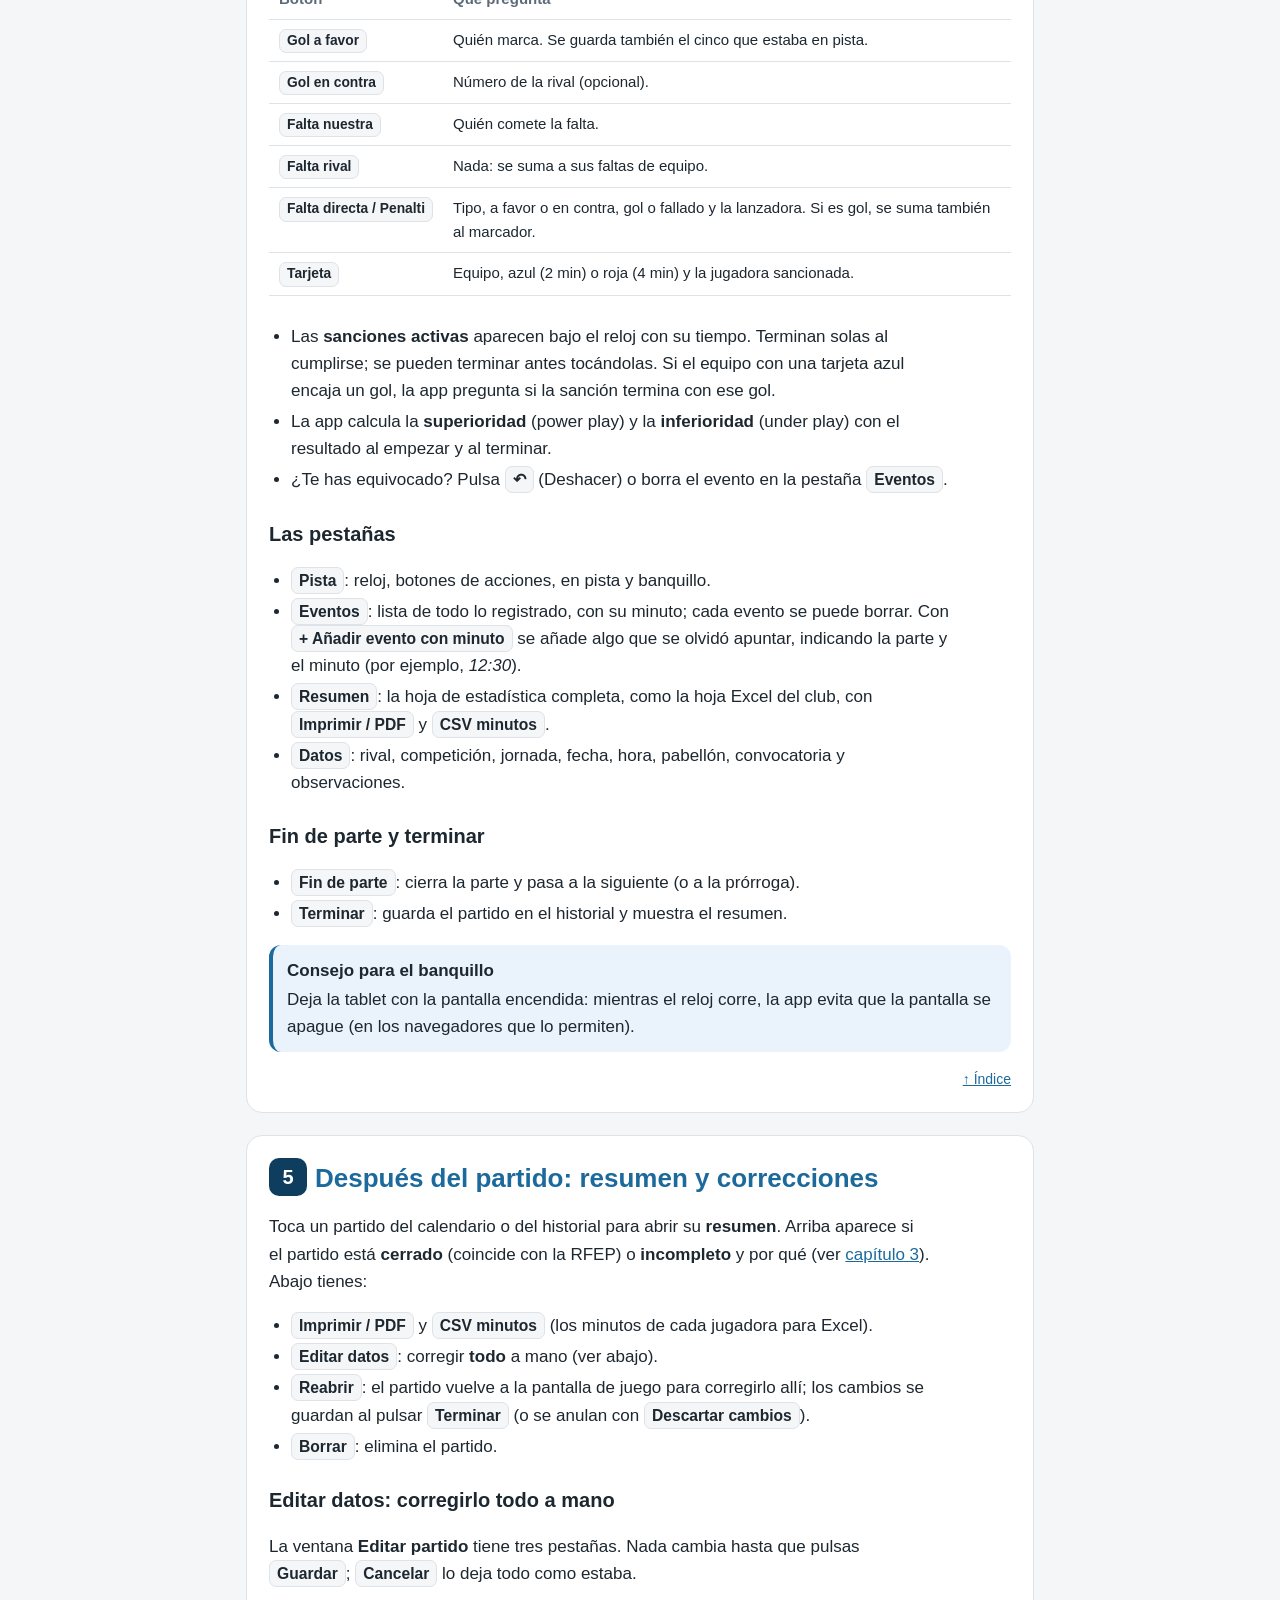
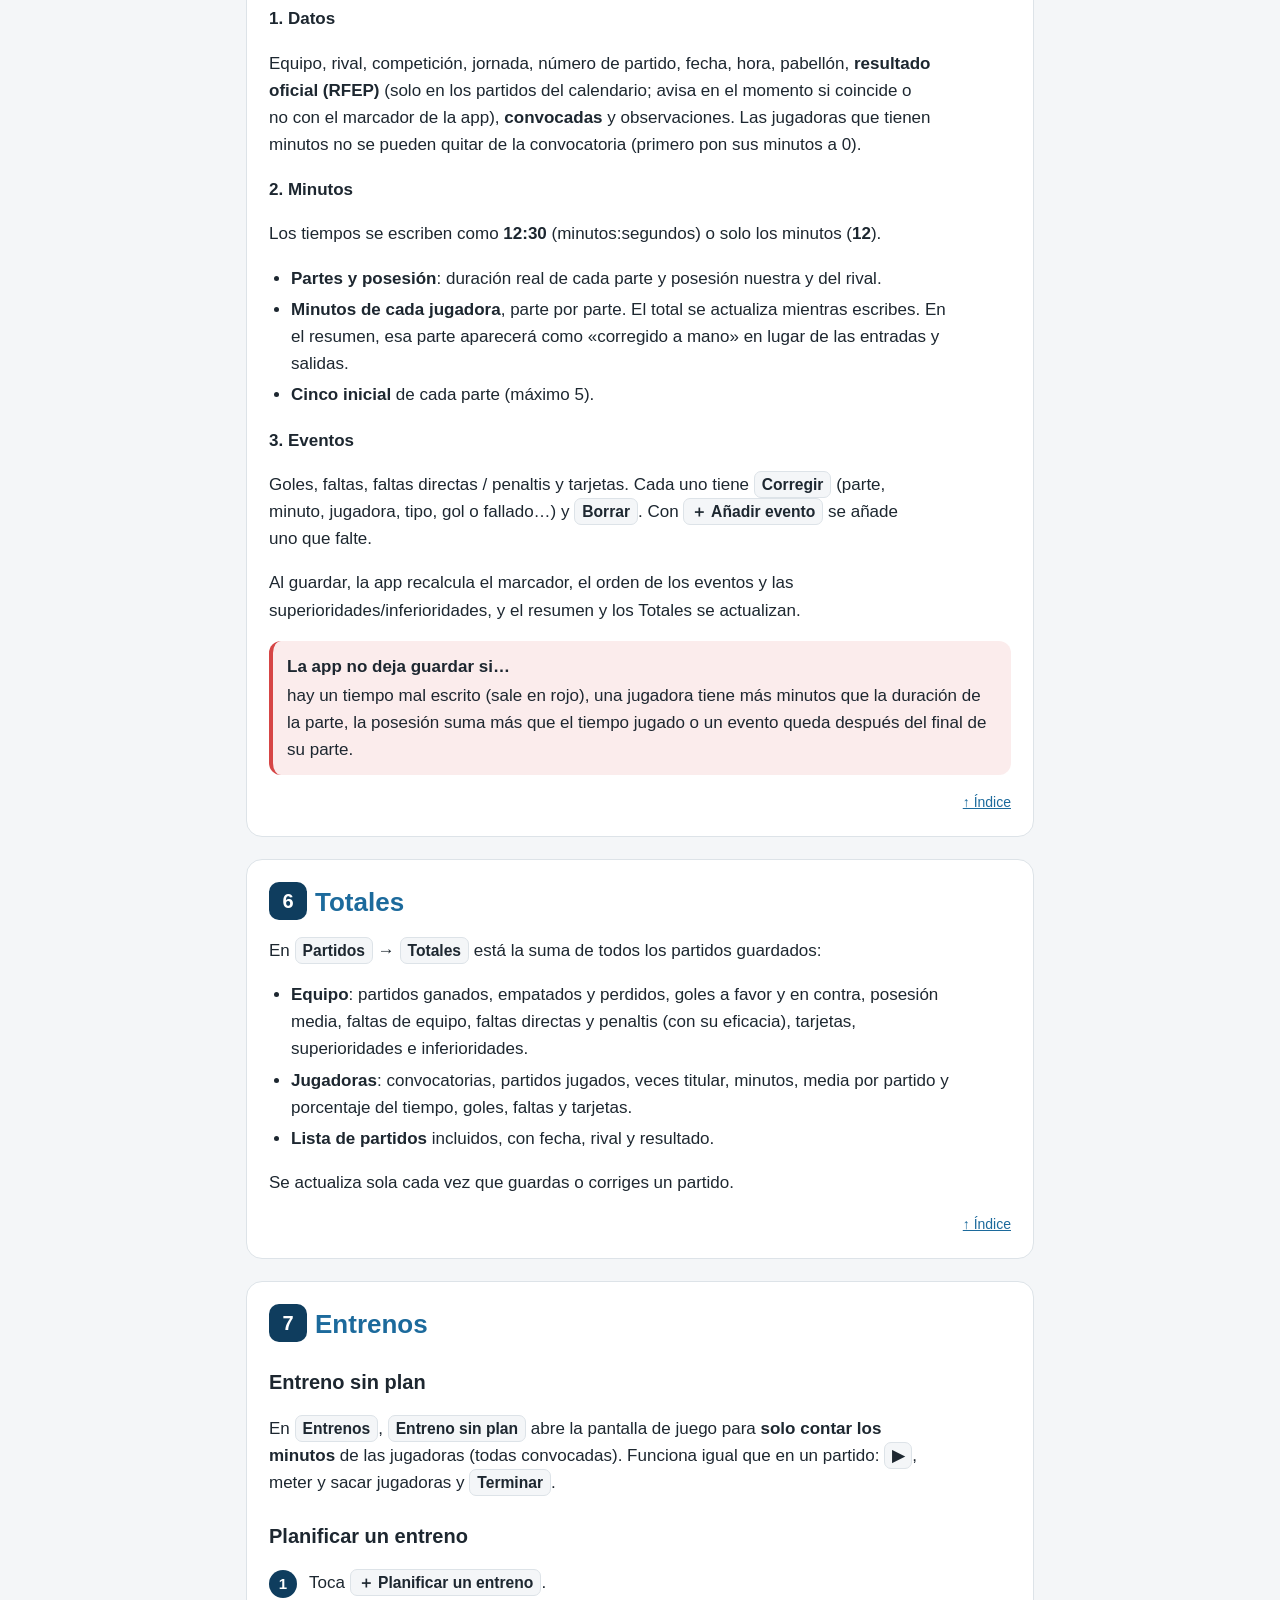
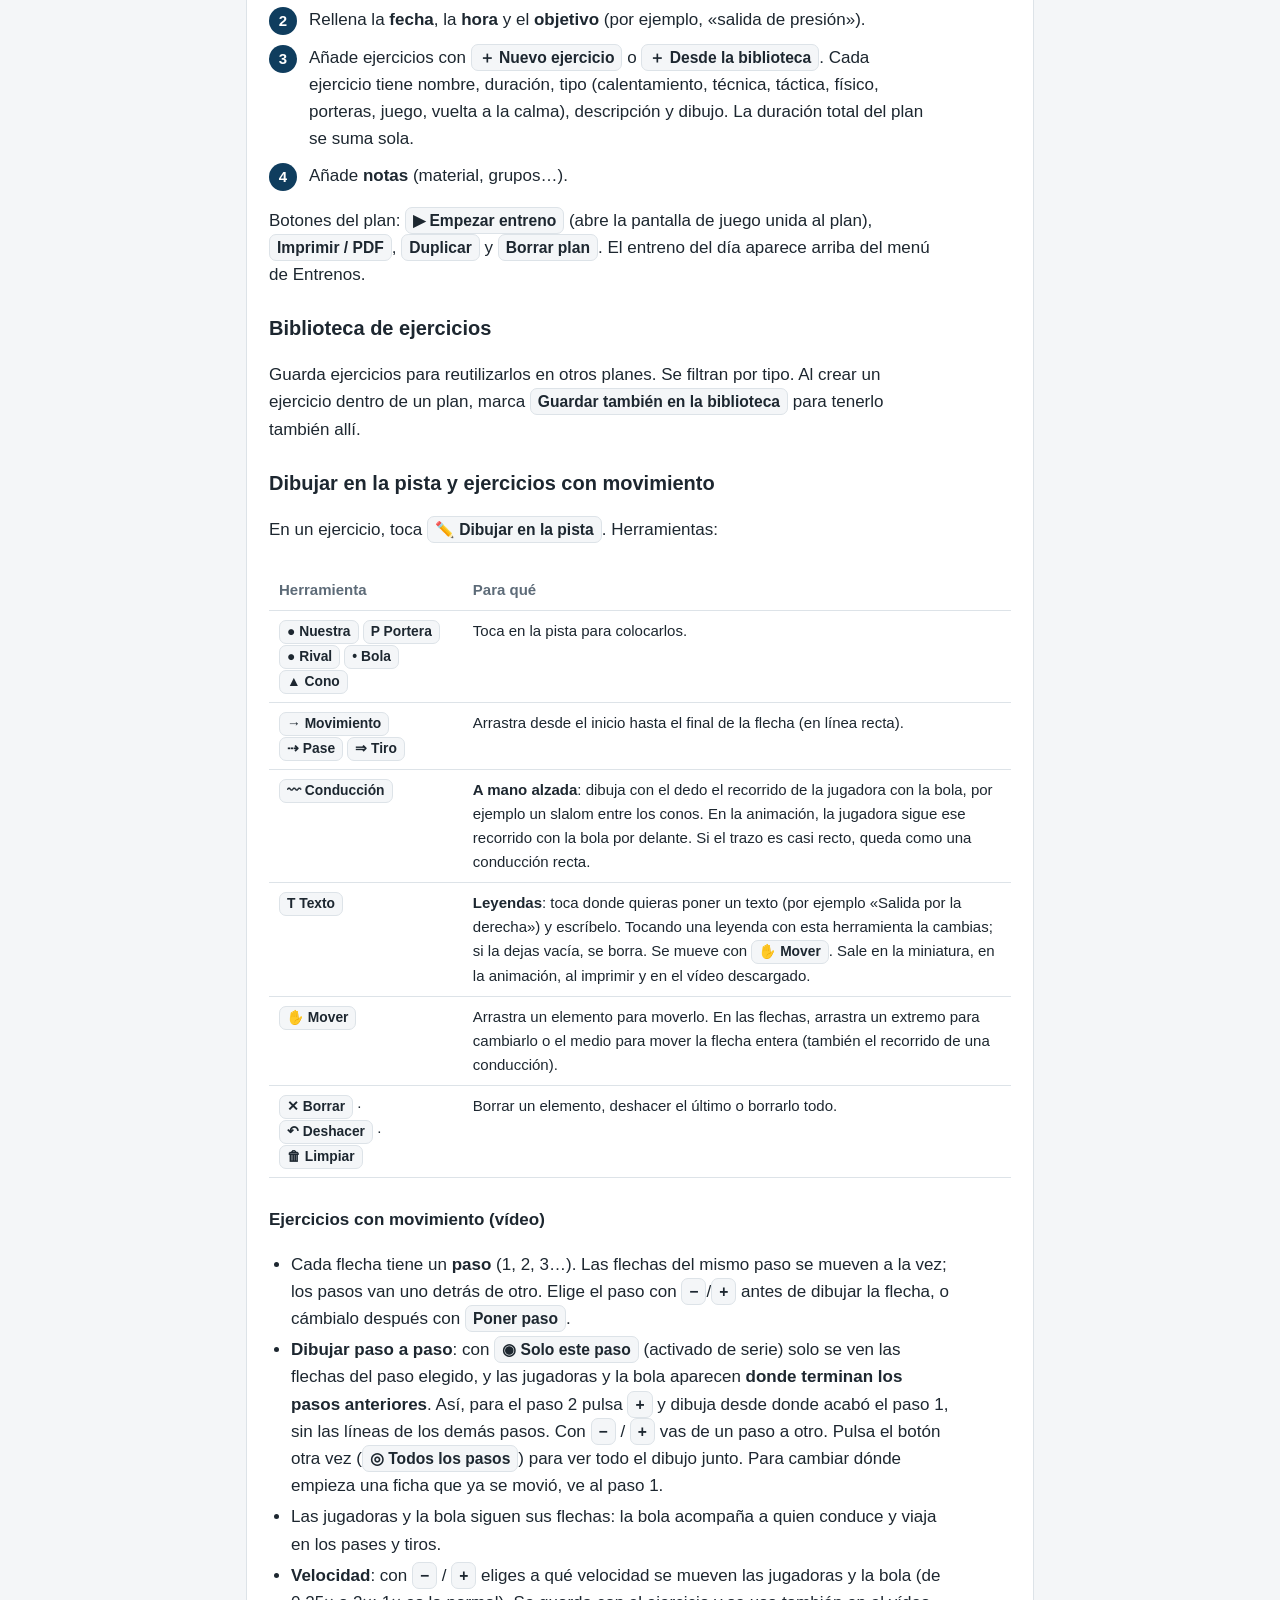
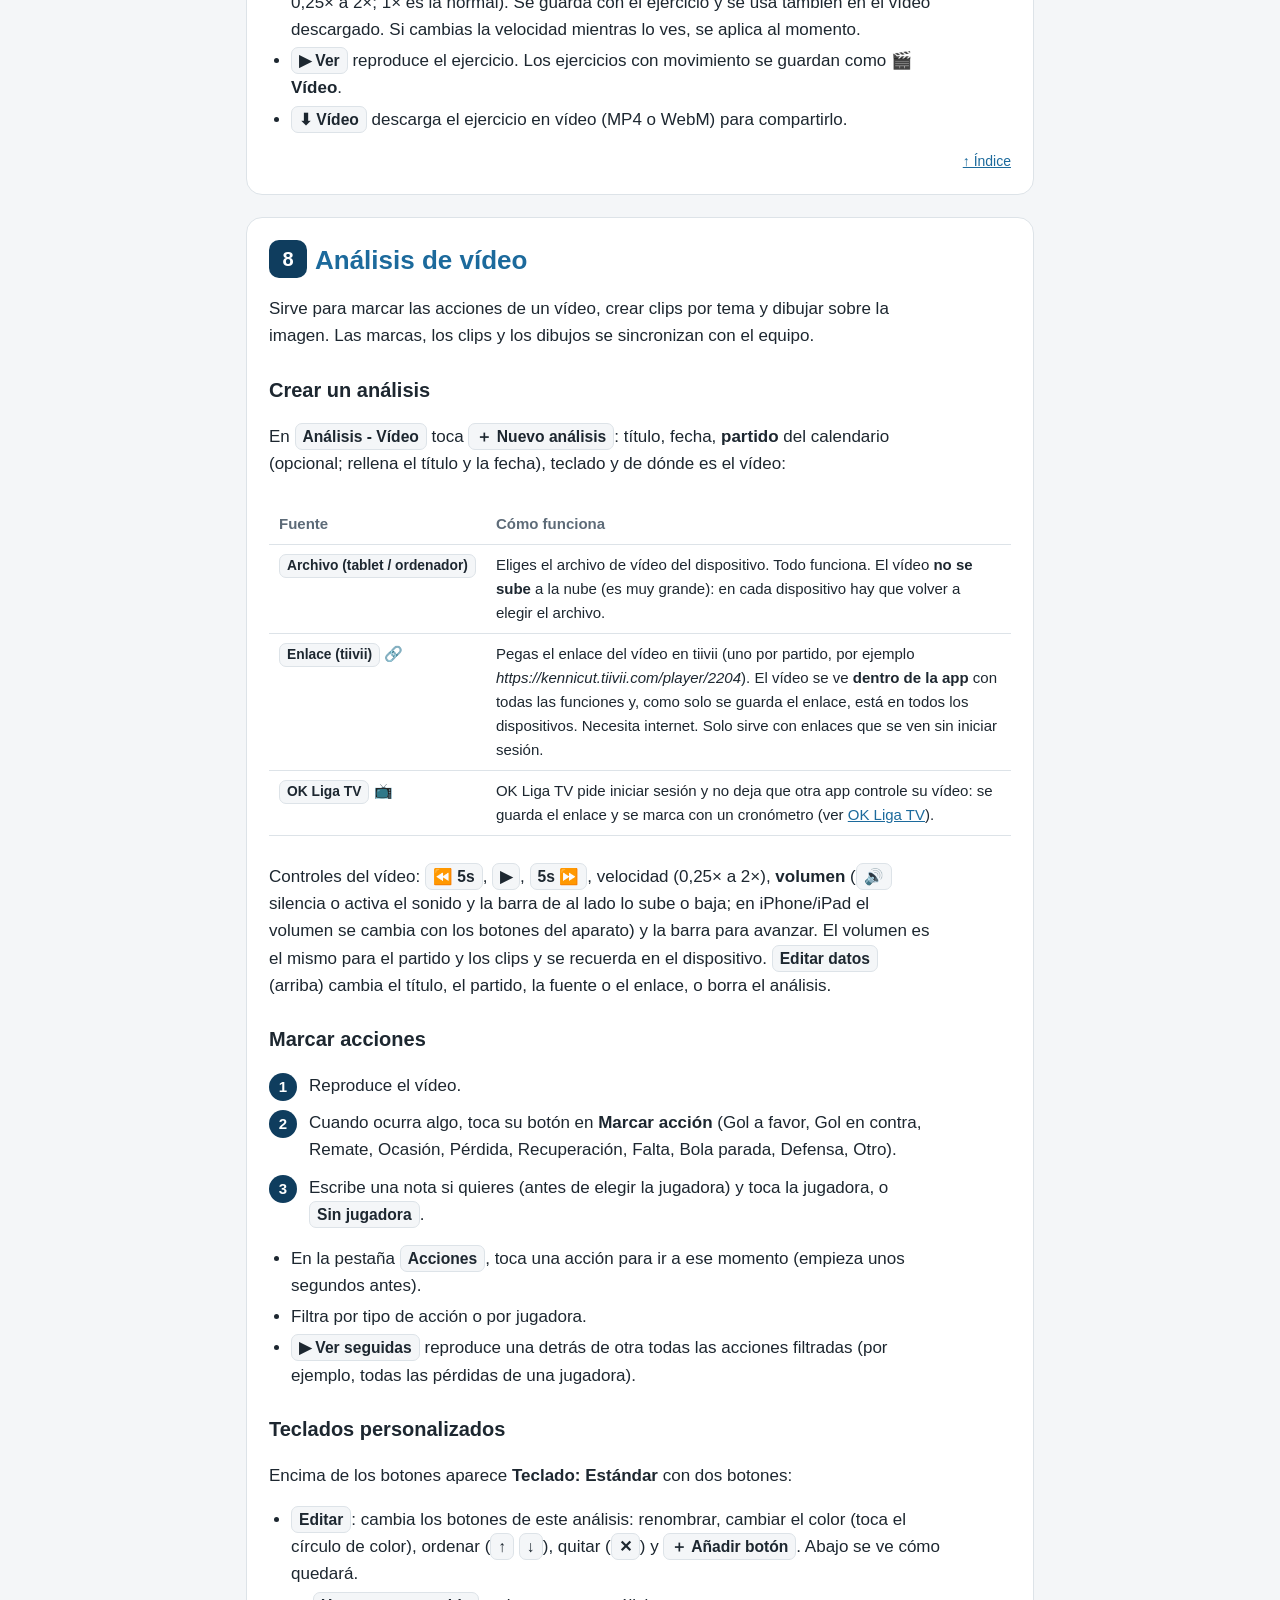
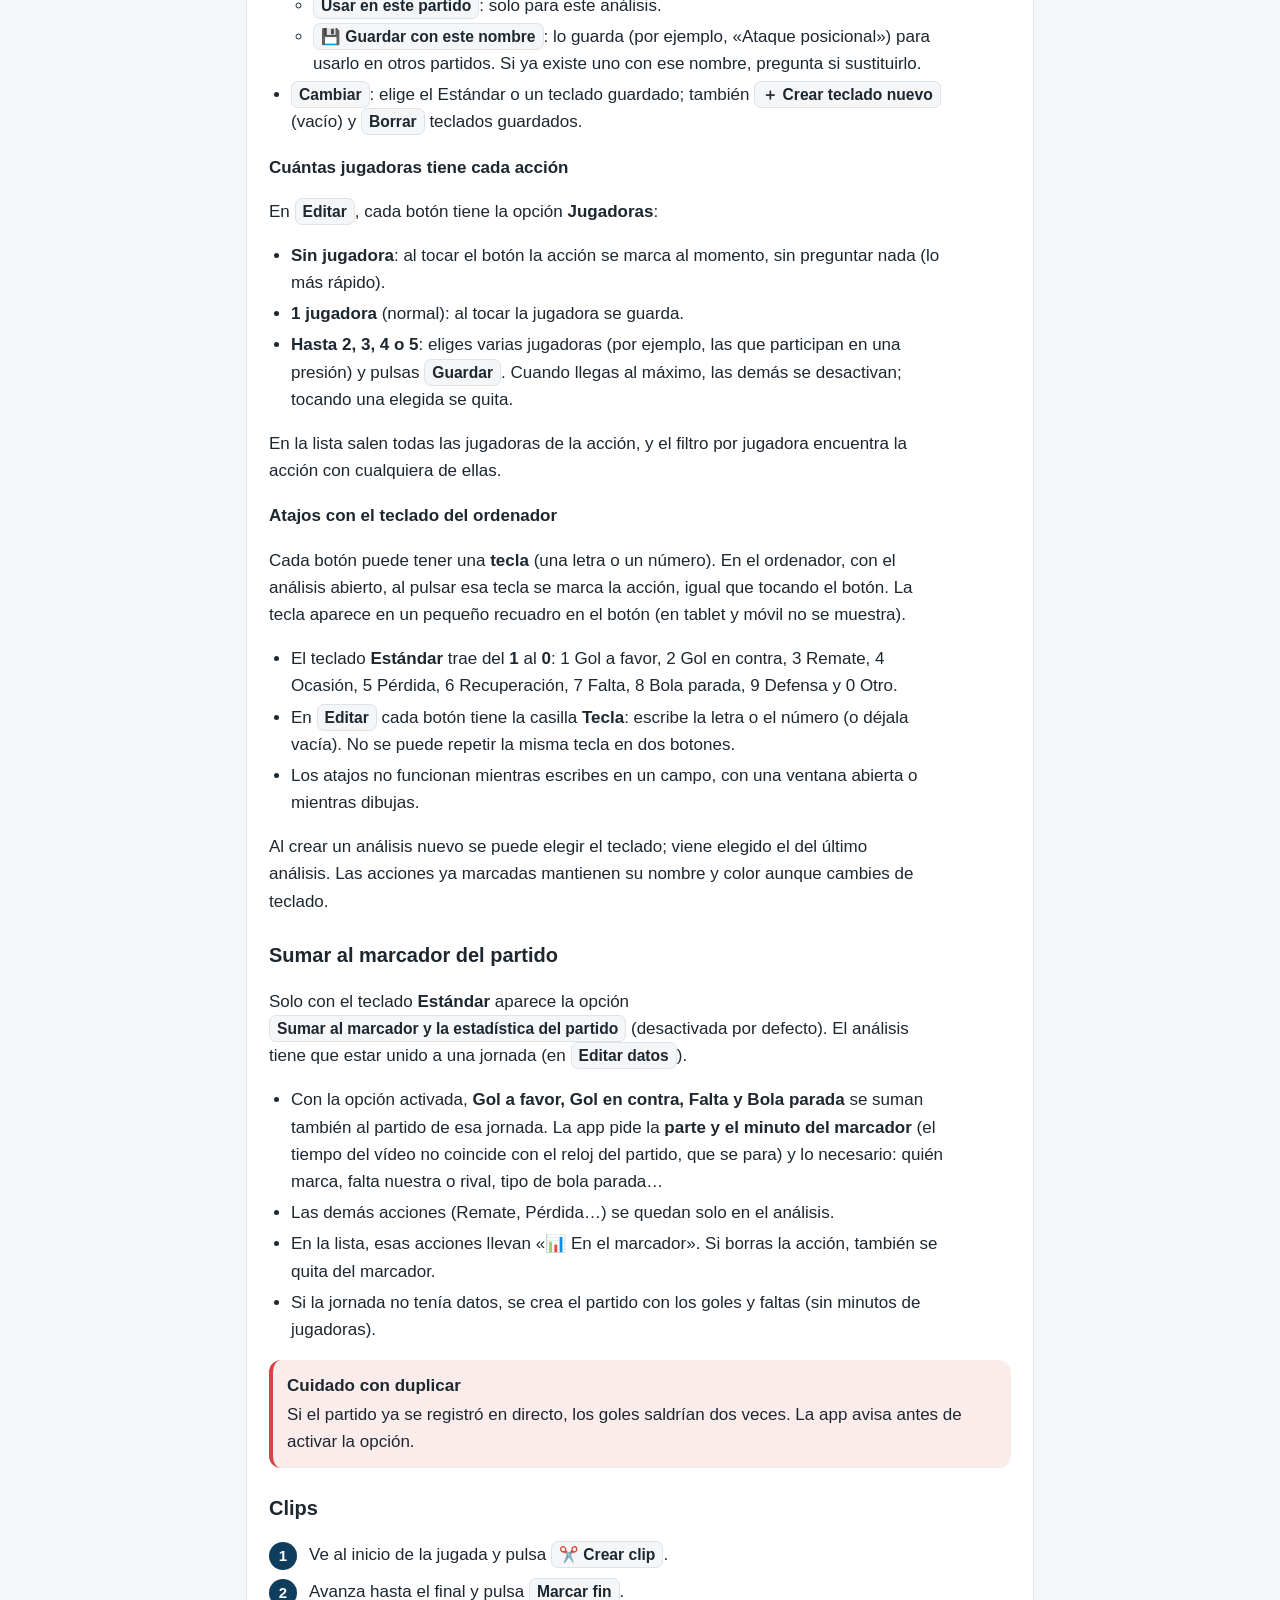
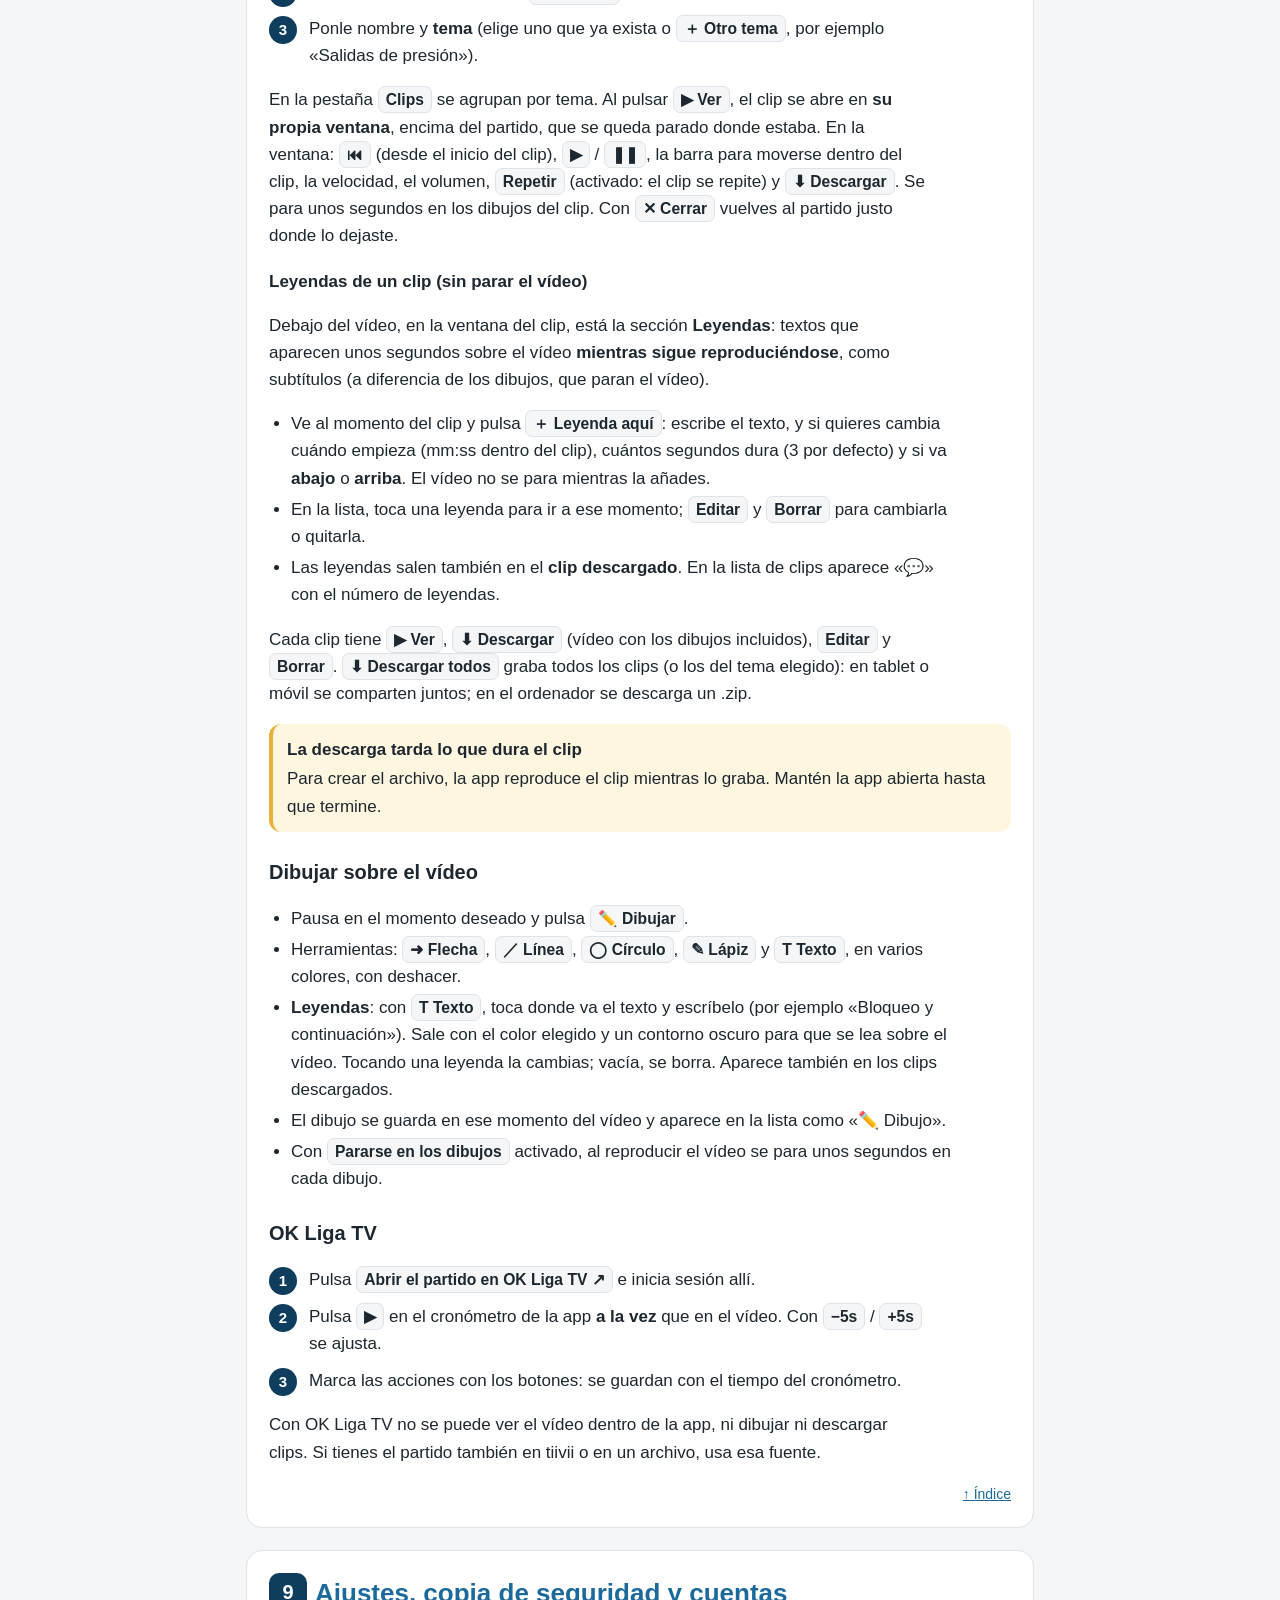
==== commit 1164b935: "Cuentas con acceso solo a Partidos (columna acceso en miembros): sin Entrenos ni Análisis de vídeo C" ====
--- a/manual.html
+++ b/manual.html
@@ -164,6 +164,7 @@
     <li><span class="ui">¿No tienes cuenta? Crear cuenta</span>: la primera vez, crea la contraseña. Recibirás un email para confirmarla.</li>
     <li><span class="ui">He olvidado la contraseña</span>: escribe tu email y te llega un enlace para cambiarla.</li>
   </ul>
+  <p><b>Cuentas solo de Partidos.</b> Algunas cuentas tienen acceso solo a la sección <span class="ui">Partidos</span> (calendario, estadística, historial y totales). En ellas la pantalla de inicio muestra únicamente el botón <span class="ui">Partidos</span>, y no se ven entrenos, planes, biblioteca de ejercicios ni análisis de vídeo. El tipo de acceso lo decide la administradora del club.</p>
   <p>Con la sesión iniciada, todo lo que guardes (partidos, entrenos, análisis…) se comparte con el resto de dispositivos del equipo.</p>
   <div class="note"><b>Cuenta de pruebas</b>La cuenta de pruebas tiene sus propios datos, separados de los del equipo. Si en el mismo dispositivo entras con otra cuenta, la app guarda aparte los datos de la anterior y los recupera cuando vuelve a entrar: los datos de dos cuentas nunca se mezclan.</div>
 
@@ -511,7 +512,7 @@
   <!-- Añadir aquí cada cambio nuevo (arriba del todo) y actualizar la fecha de la portada -->
   <dl class="log">
     <dt>24/11/2026</dt>
-    <dd><ul><li>Entrenos: <b>dibujar paso a paso</b> («Solo este paso»): se ven solo las flechas del paso elegido, con las jugadoras donde terminan los pasos anteriores.</li></ul></dd>
+    <dd><ul><li>Cuentas con <b>acceso solo a Partidos</b>: no ven Entrenos ni Análisis de vídeo.</li><li>Entrenos: <b>dibujar paso a paso</b> («Solo este paso»): se ven solo las flechas del paso elegido, con las jugadoras donde terminan los pasos anteriores.</li></ul></dd>
     <dt>23/11/2026</dt>
     <dd><ul><li>Análisis de vídeo: en cada botón se elige <b>cuántas jugadoras</b> se marcan (ninguna, 1 o hasta 5).</li><li>Análisis de vídeo: <b>atajos de teclado</b> en el ordenador para los botones de «Marcar acción» (1–0 en el Estándar; tecla a elegir en los teclados propios).</li><li>Análisis de vídeo: botón de <b>volumen</b> (silenciar y barra de volumen) en el partido y en los clips.</li><li>Análisis de vídeo: <b>leyendas en los clips</b> que salen unos segundos sin parar el vídeo (también en el clip descargado).</li>
       <li>Análisis de vídeo: la descarga de un clip ya no se queda colgada si el vídeo no avanza; avisa del problema.</li><li>Dibujos: nueva herramienta <b>T Texto</b> para poner <b>leyendas</b>, tanto en los entrenos como en el análisis de vídeo.</li>
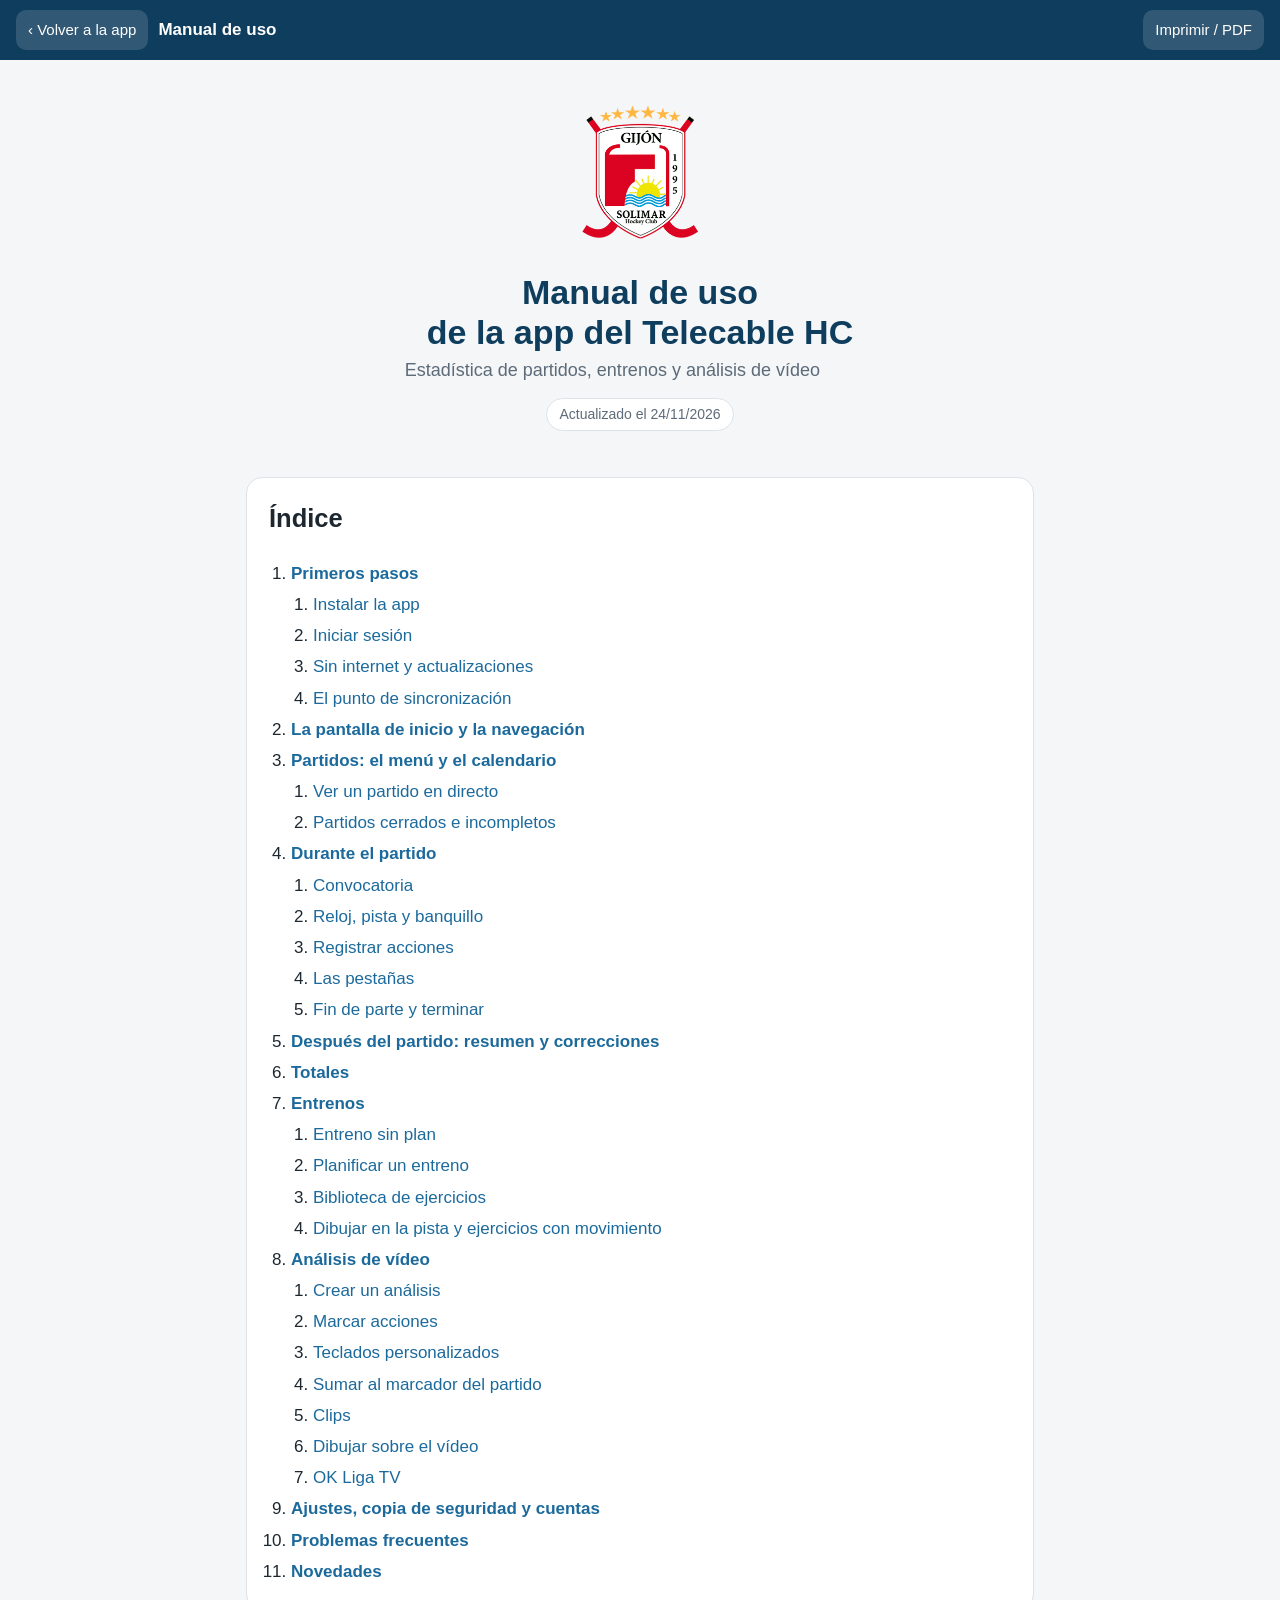
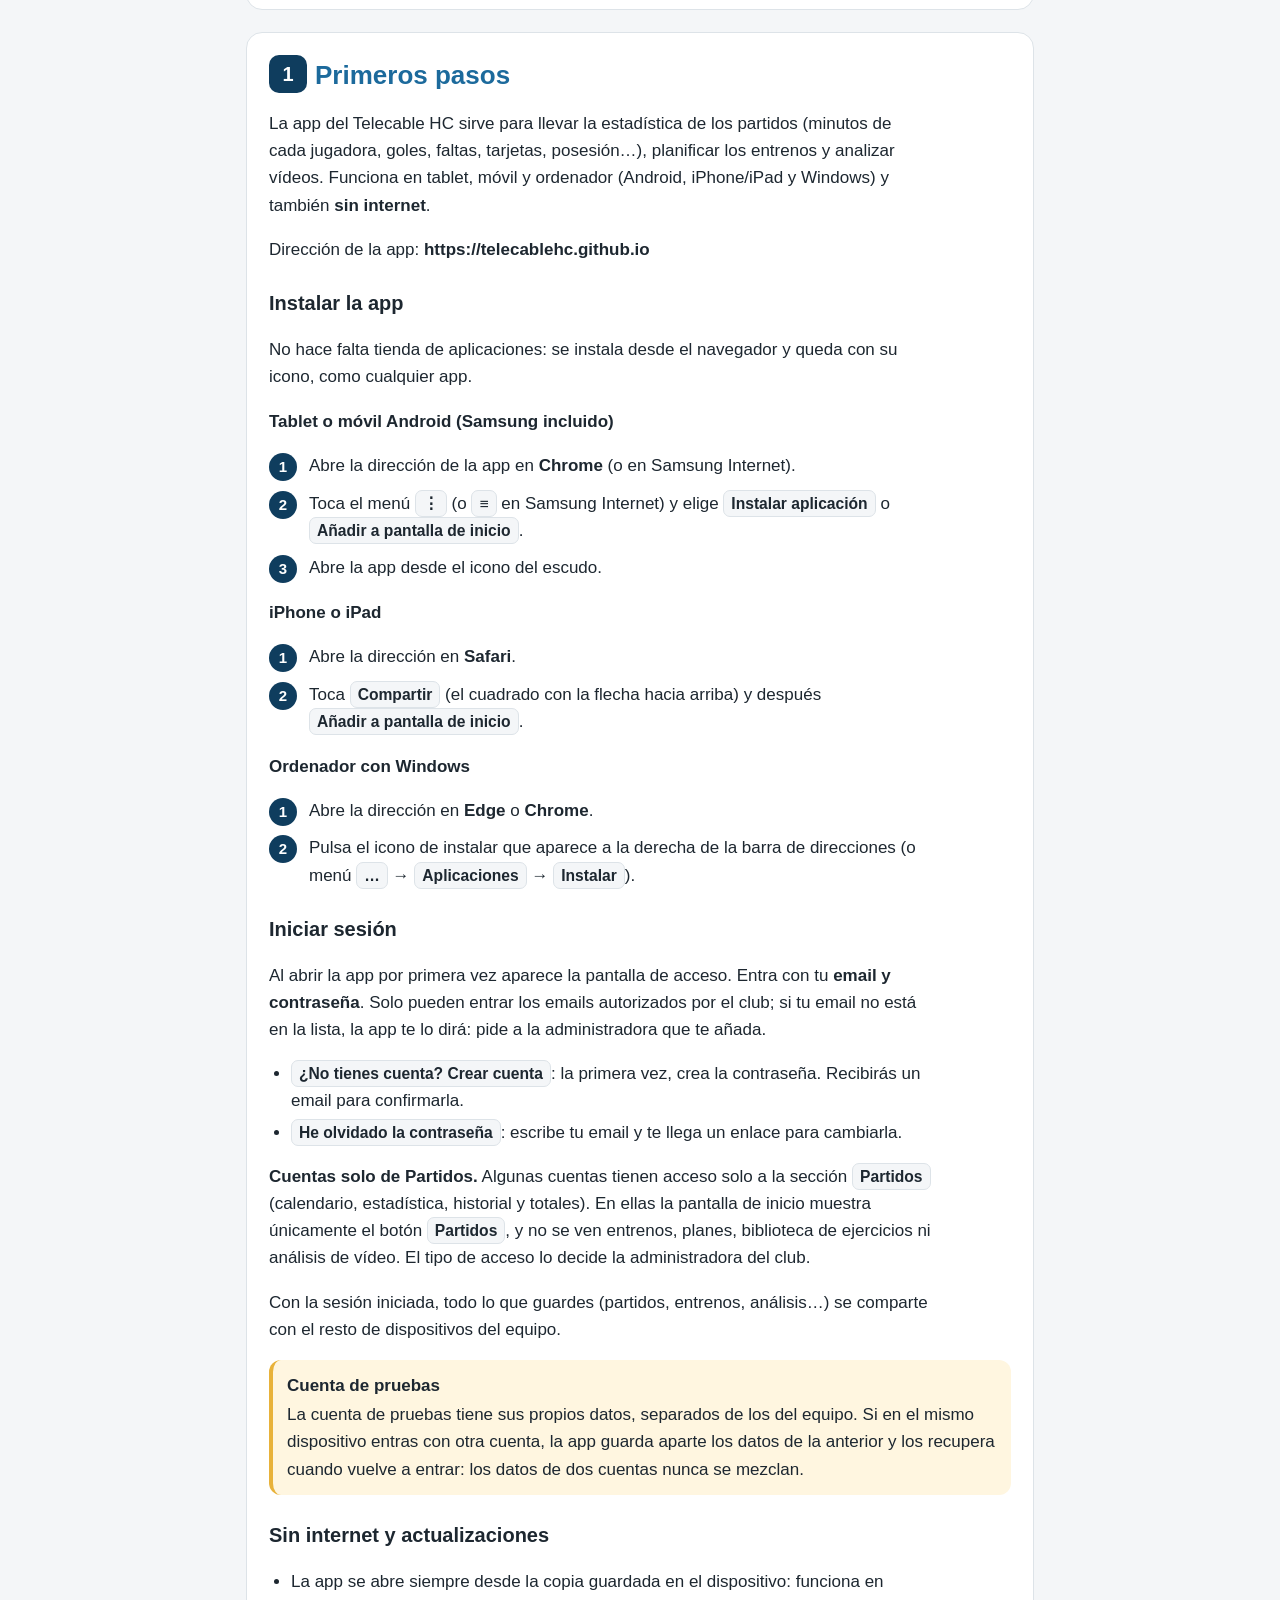
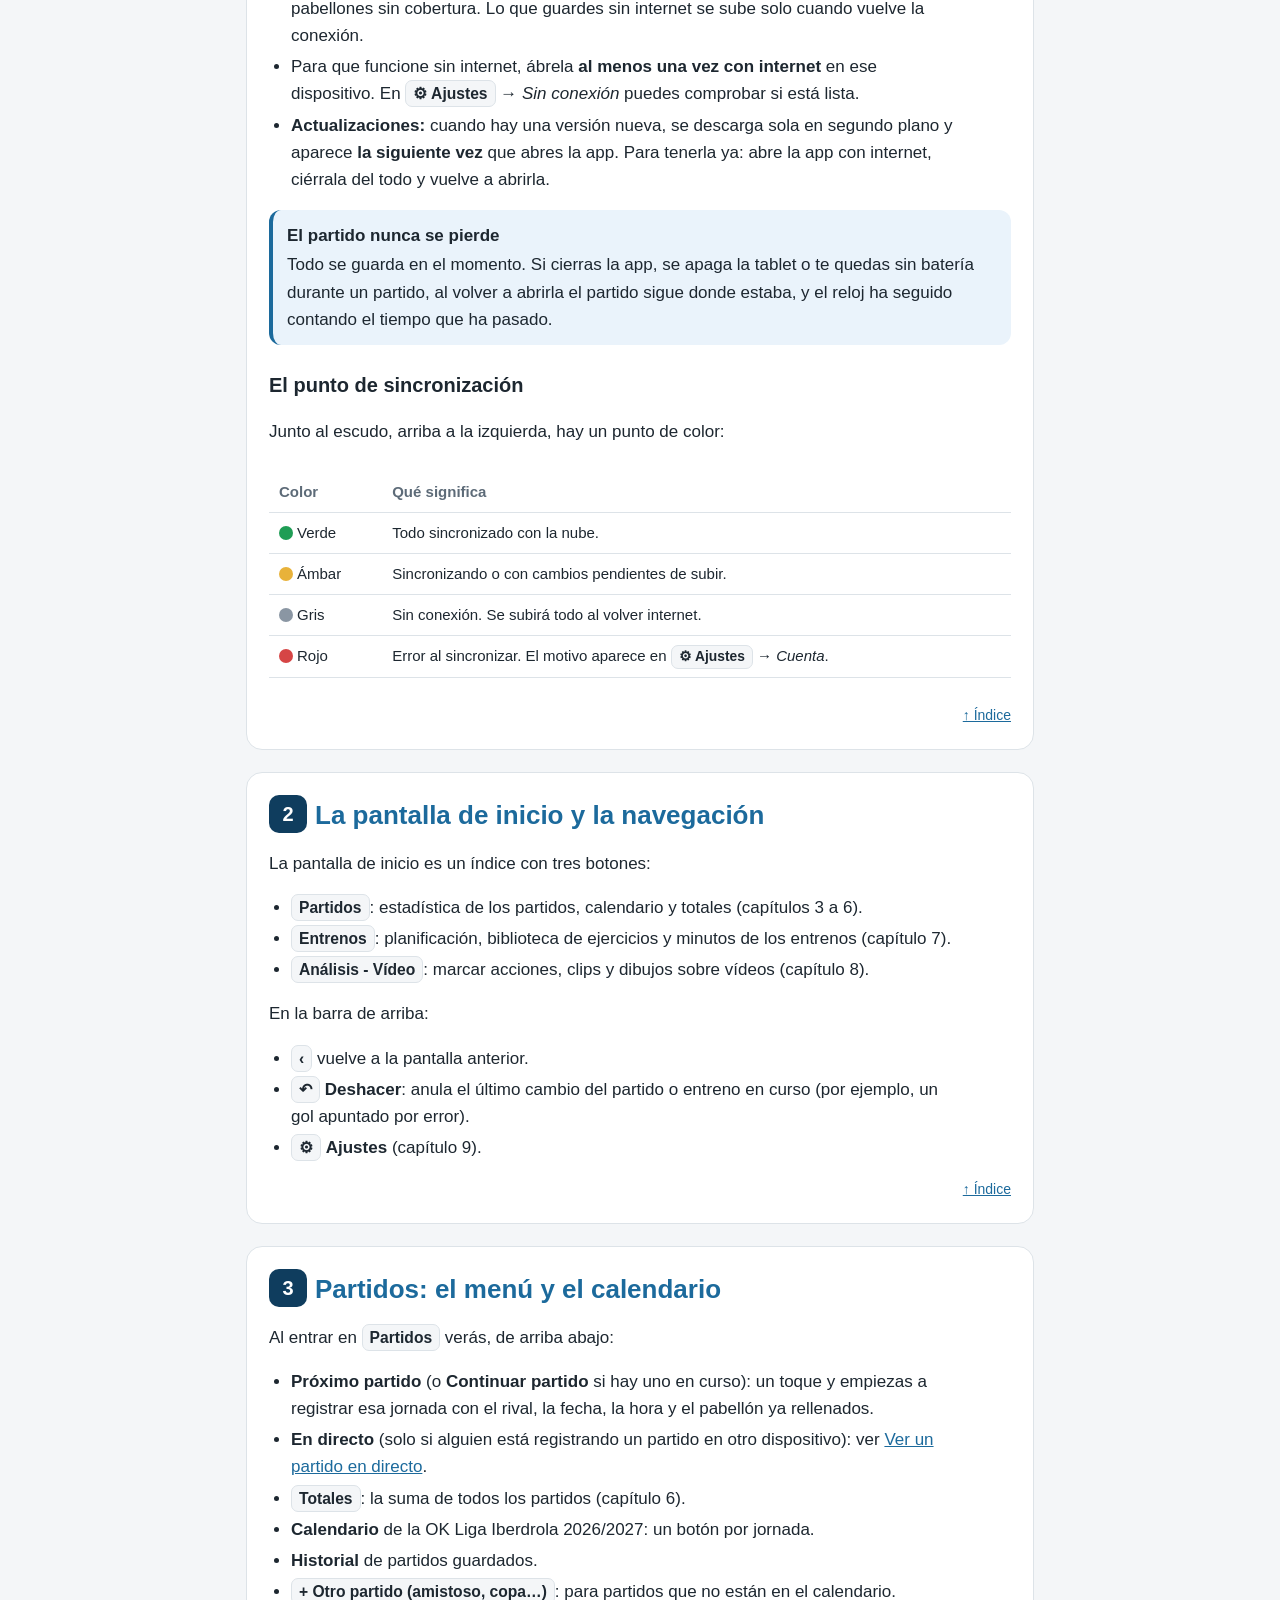
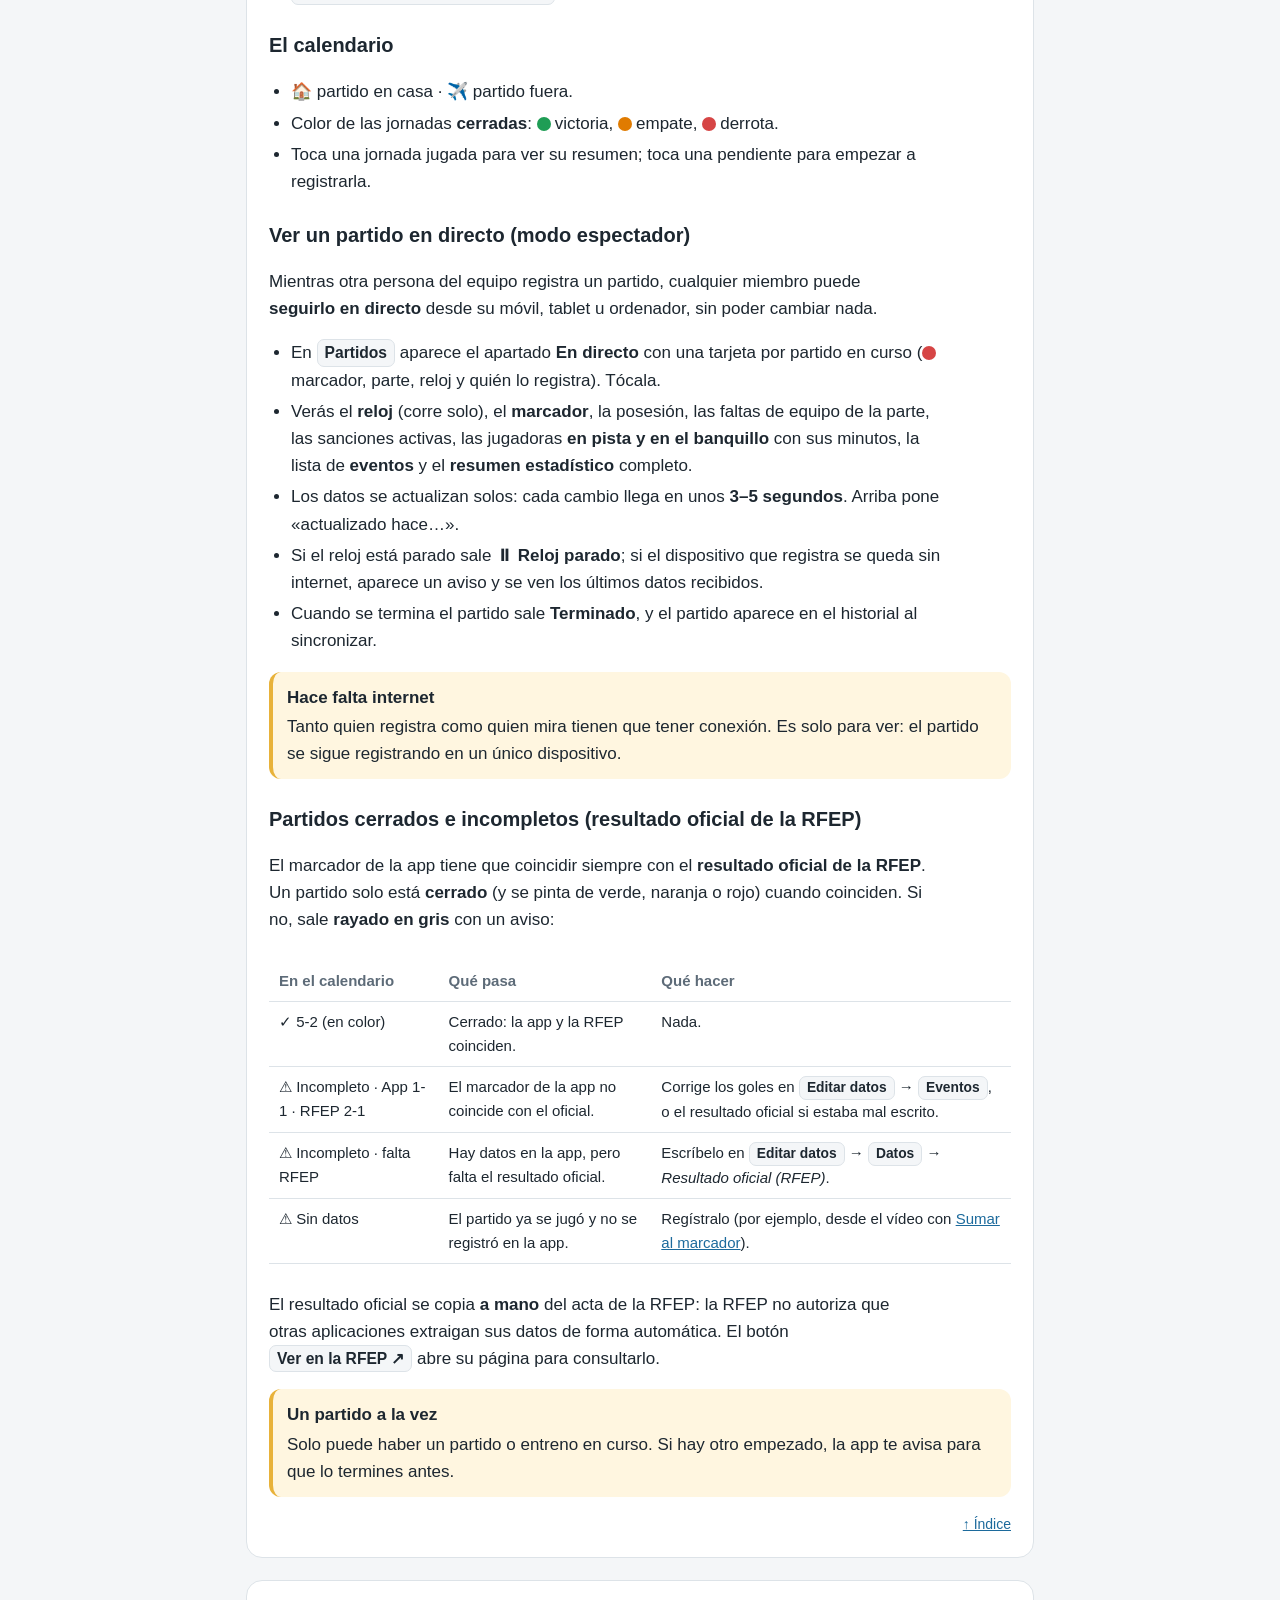
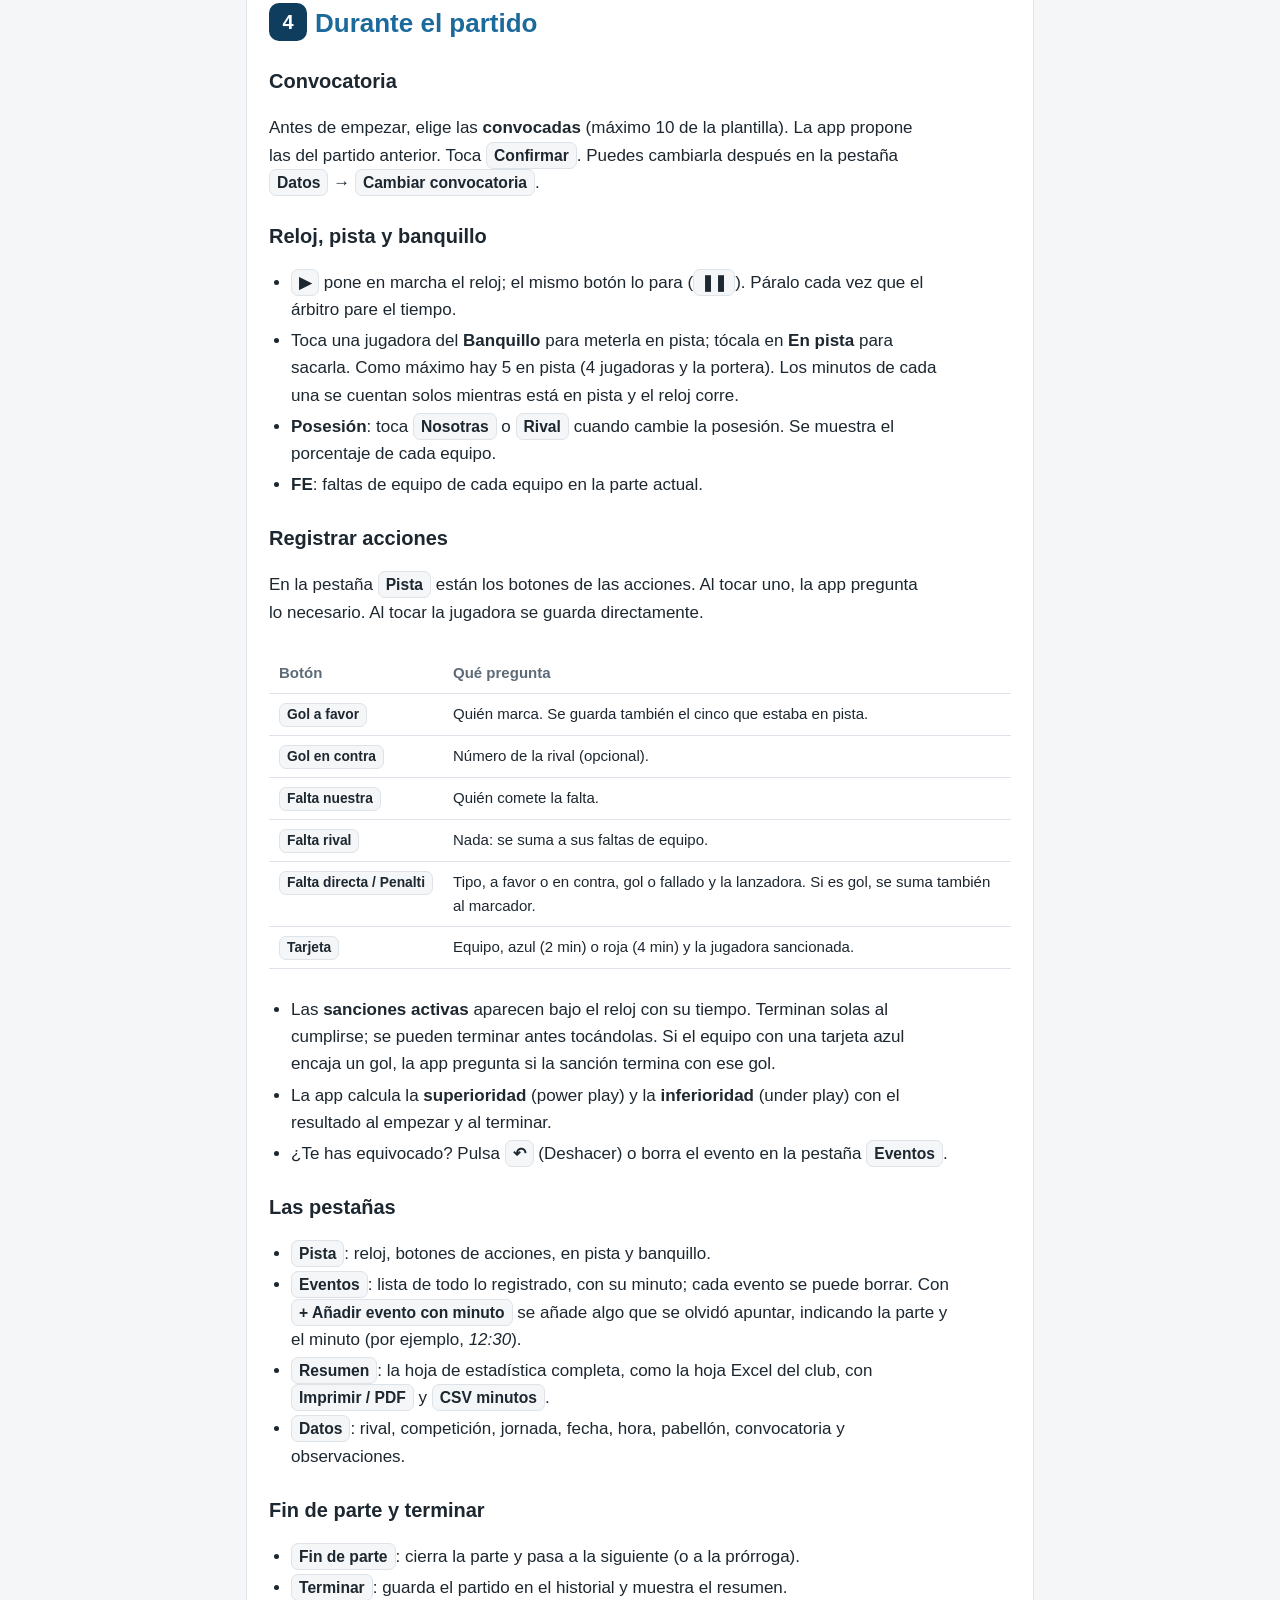
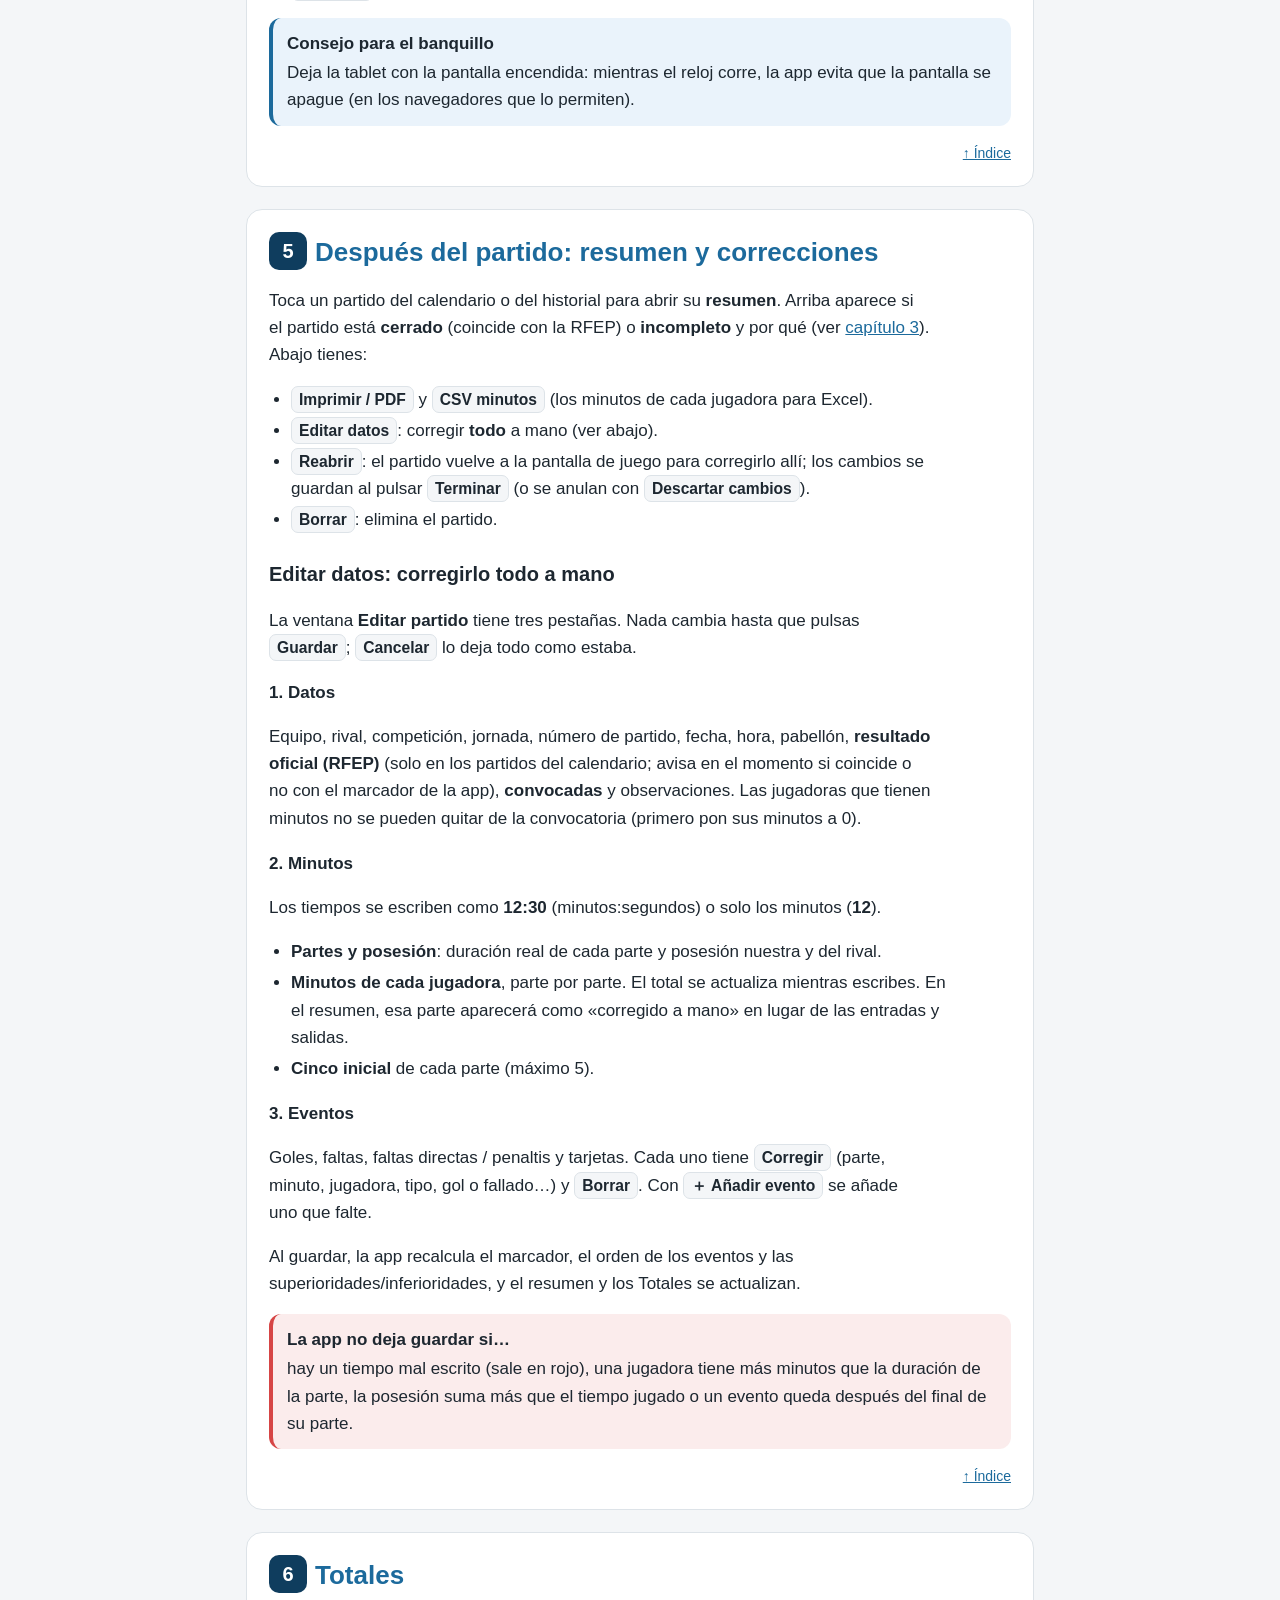
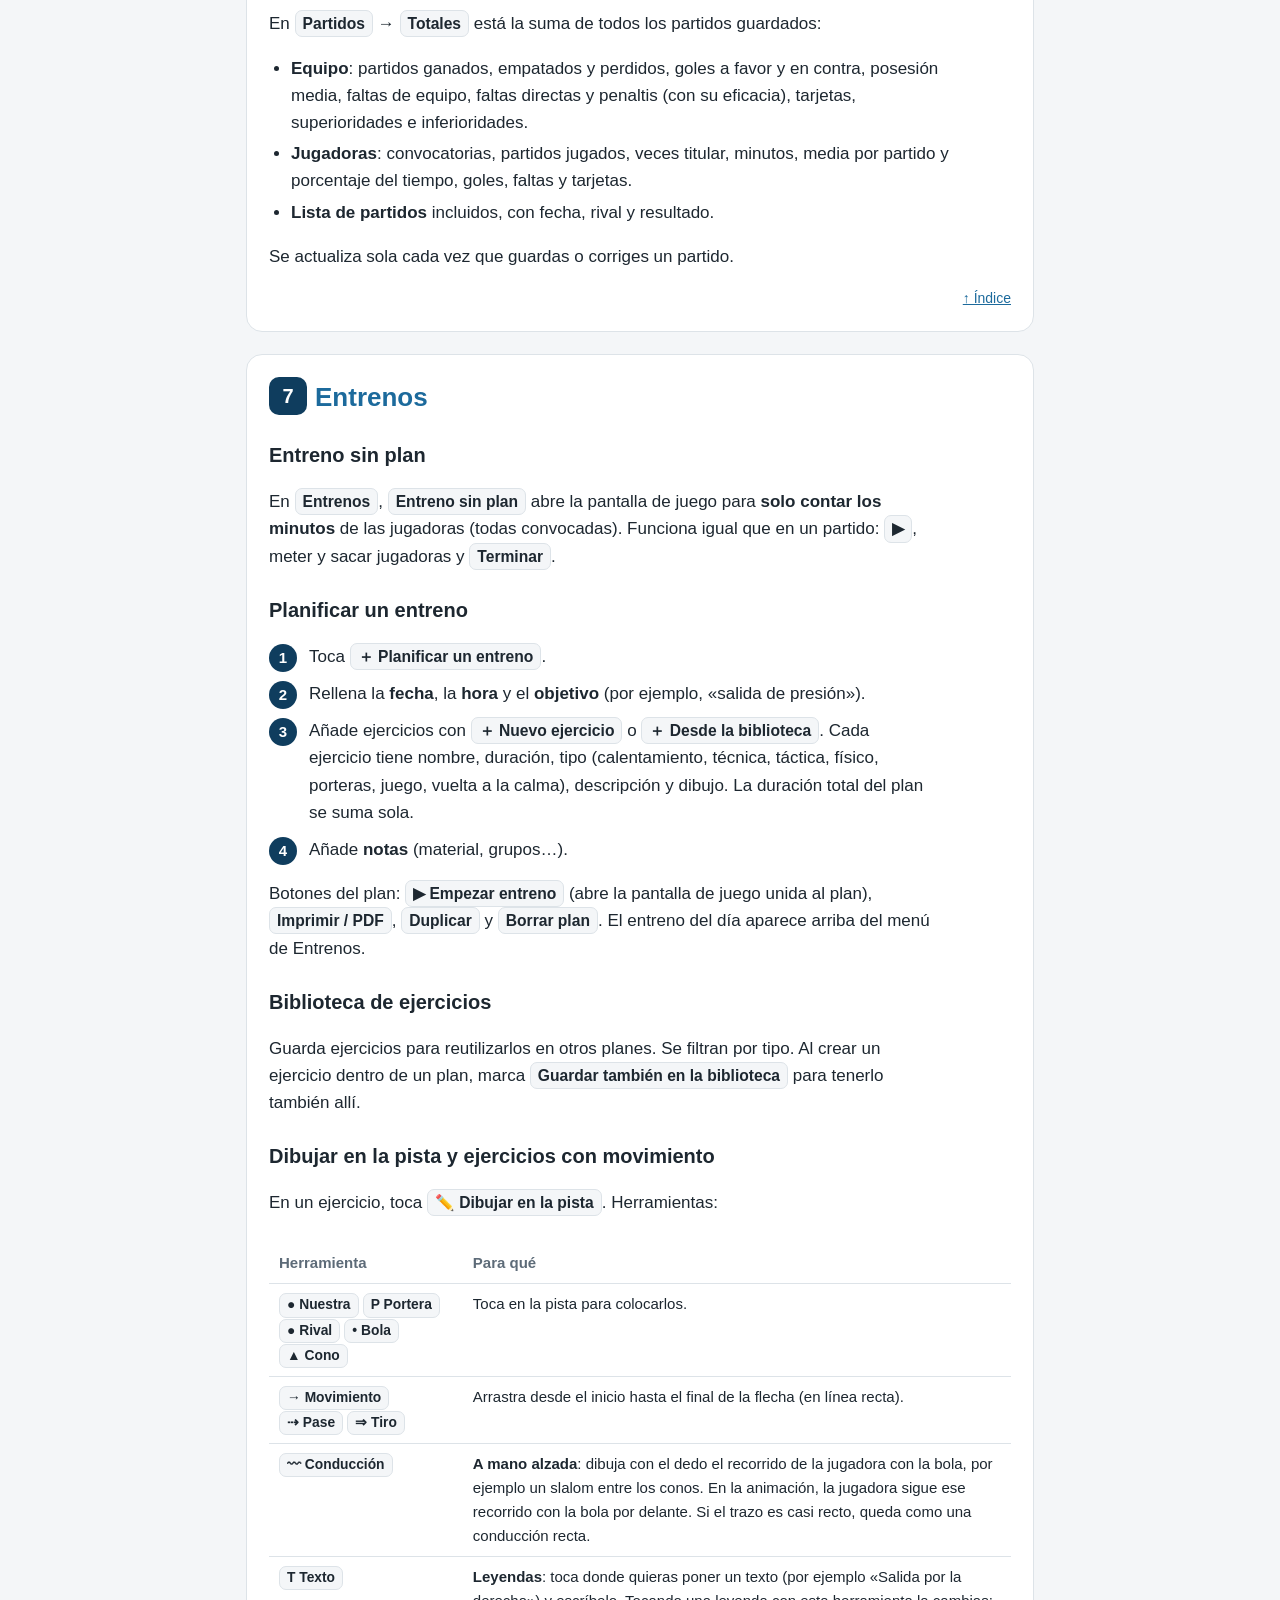
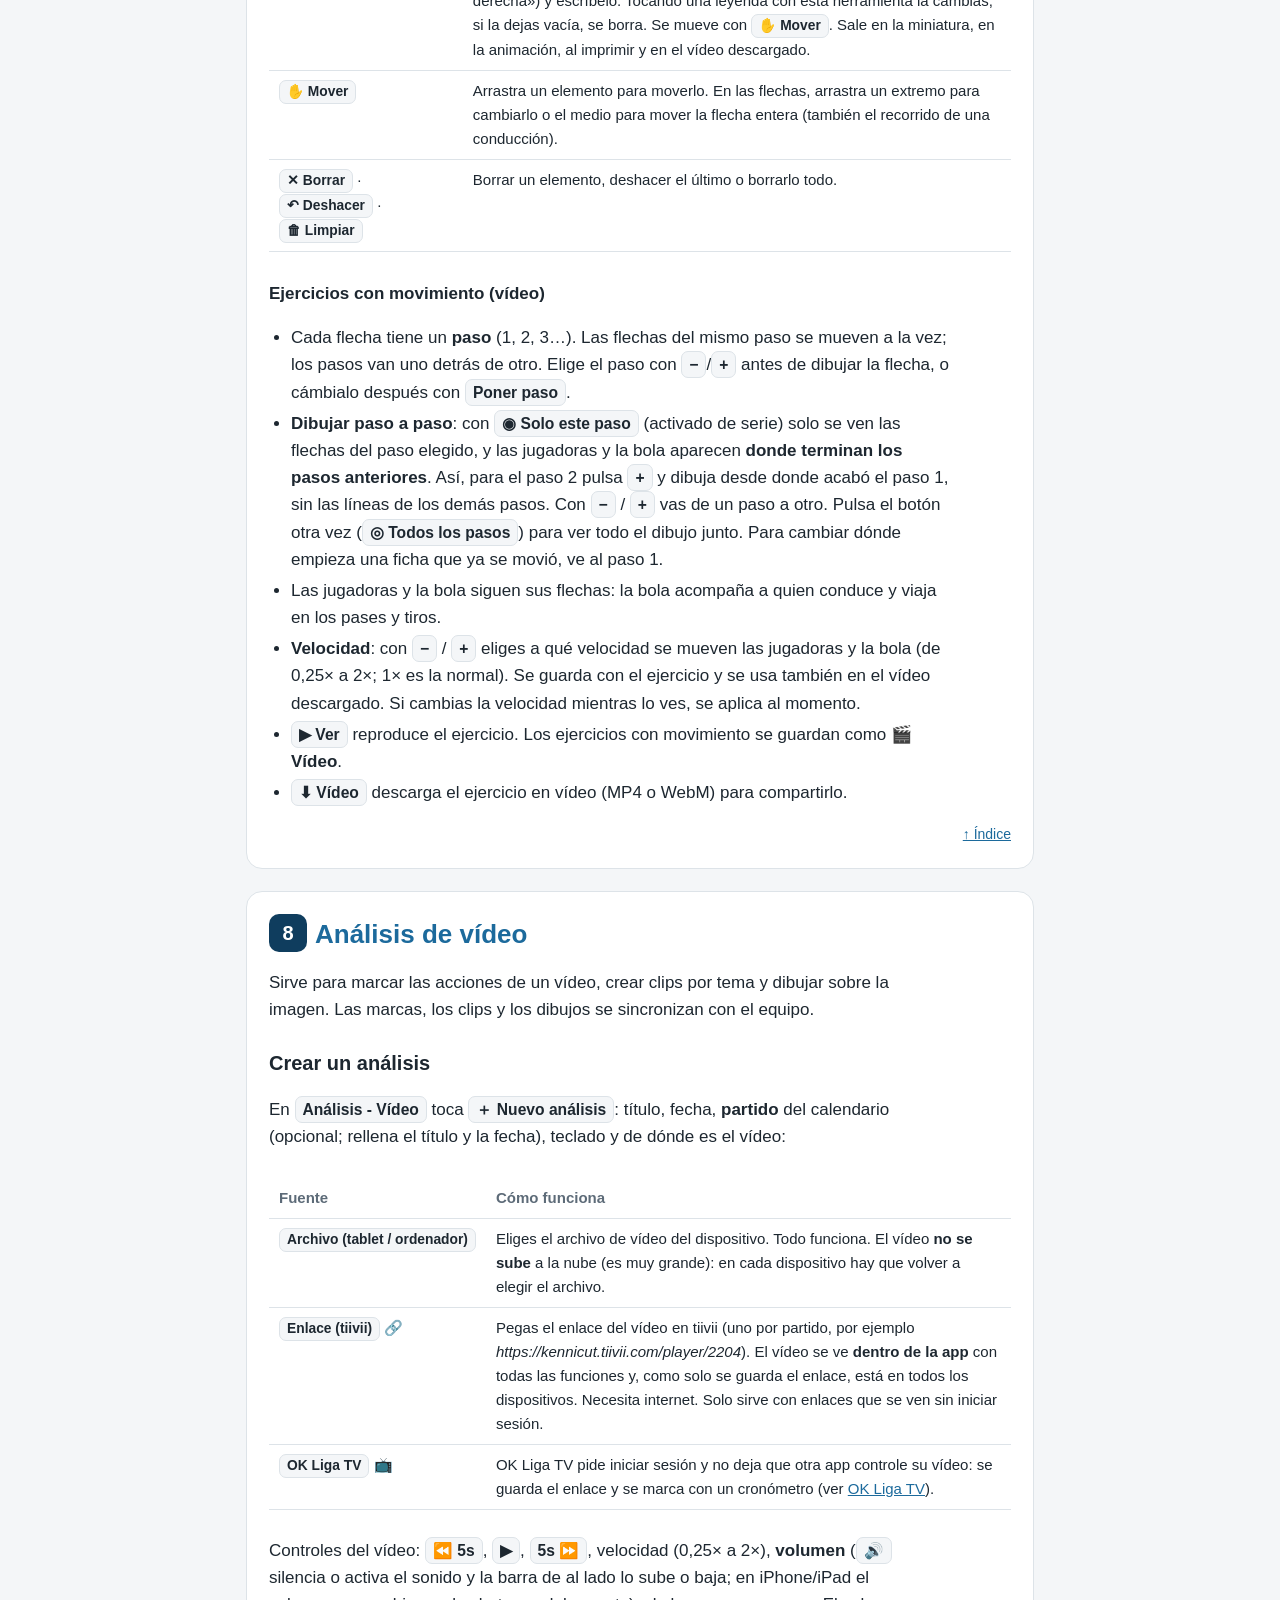
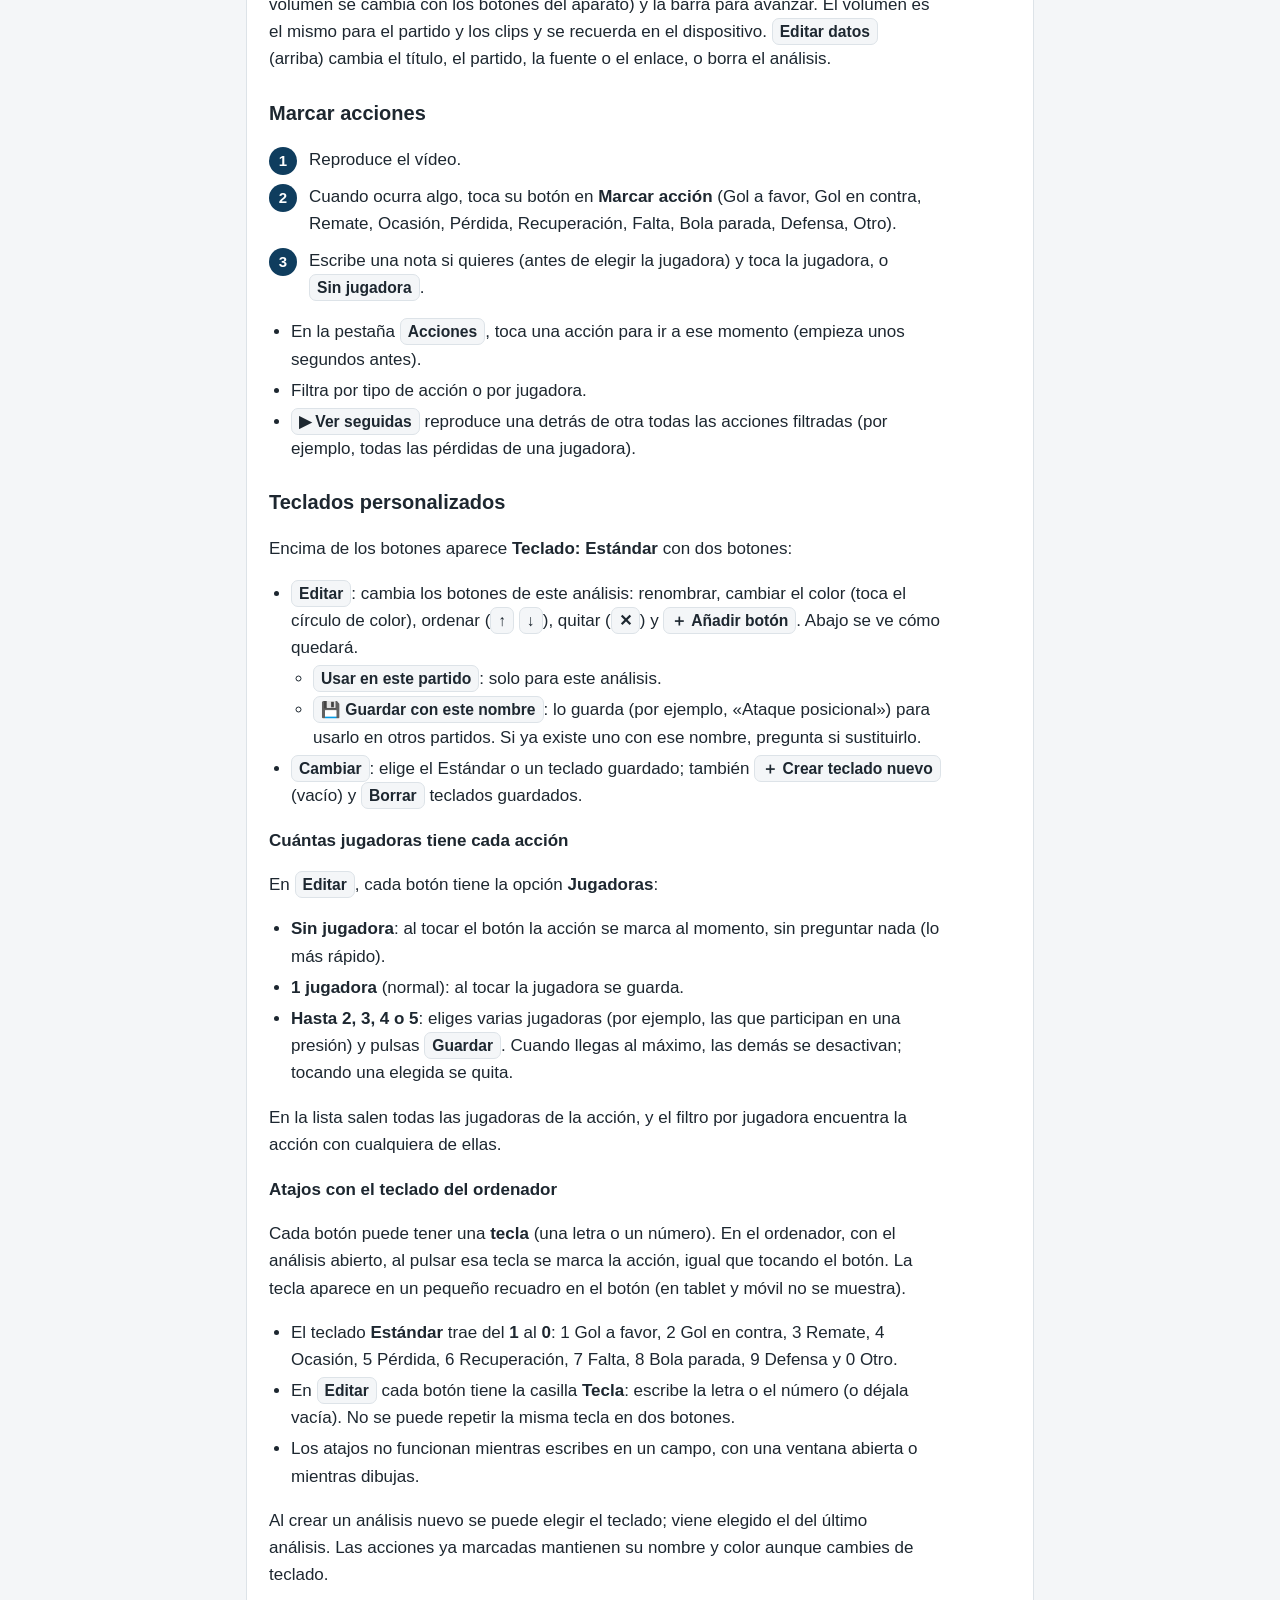
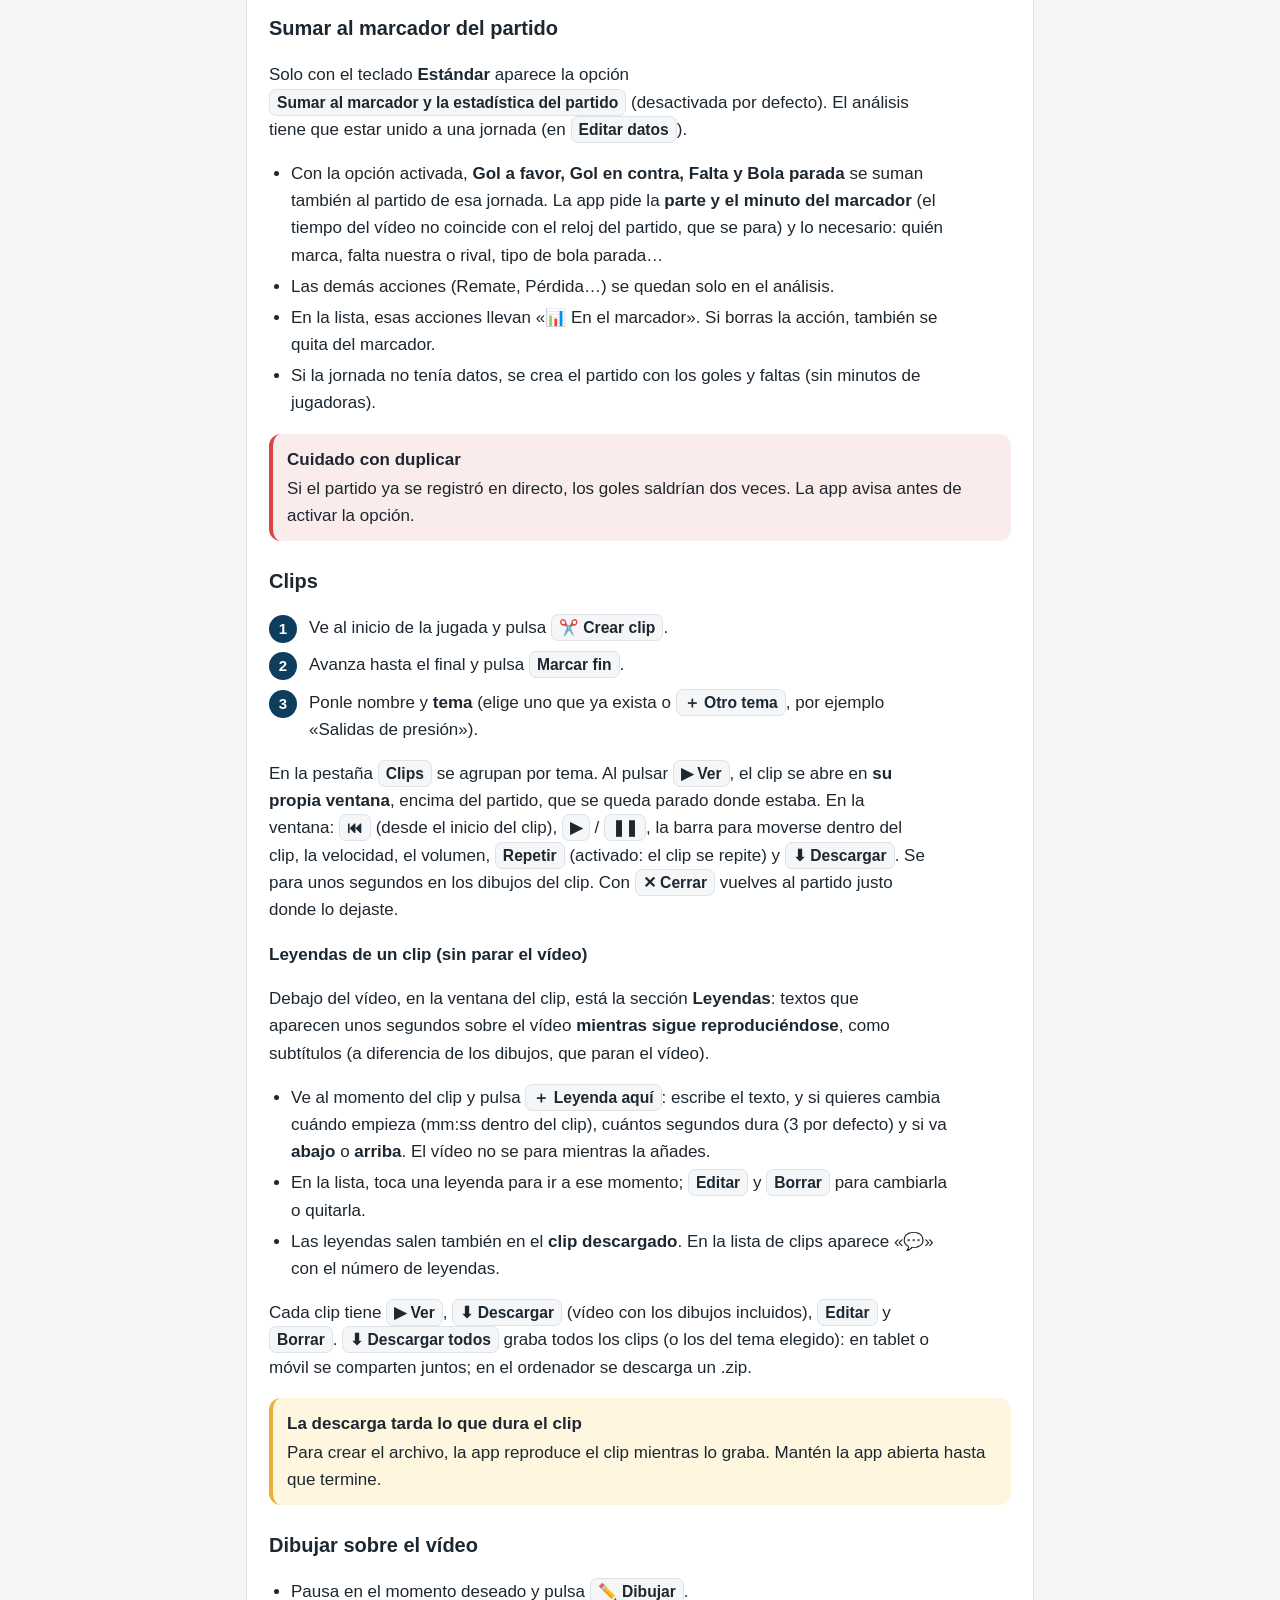
==== commit 991efcdd: "Partidos: modo espectador (En directo): seguir en tiempo real el partido que registra otra persona C" ====
--- a/manual.html
+++ b/manual.html
@@ -118,7 +118,7 @@
       <ol><li><a href="#c1-instalar">Instalar la app</a></li><li><a href="#c1-cuenta">Iniciar sesión</a></li><li><a href="#c1-offline">Sin internet y actualizaciones</a></li><li><a href="#c1-nube">El punto de sincronización</a></li></ol></li>
     <li><a href="#c2">La pantalla de inicio y la navegación</a></li>
     <li><a href="#c3">Partidos: el menú y el calendario</a>
-      <ol><li><a href="#c3-oficial">Partidos cerrados e incompletos</a></li></ol></li>
+      <ol><li><a href="#c3-directo">Ver un partido en directo</a></li><li><a href="#c3-oficial">Partidos cerrados e incompletos</a></li></ol></li>
     <li><a href="#c4">Durante el partido</a>
       <ol><li><a href="#c4-convocatoria">Convocatoria</a></li><li><a href="#c4-reloj">Reloj, pista y banquillo</a></li><li><a href="#c4-acciones">Registrar acciones</a></li><li><a href="#c4-pestanas">Las pestañas</a></li><li><a href="#c4-terminar">Fin de parte y terminar</a></li></ol></li>
     <li><a href="#c5">Después del partido: resumen y correcciones</a></li>
@@ -212,6 +212,7 @@
   <p>Al entrar en <span class="ui">Partidos</span> verás, de arriba abajo:</p>
   <ul>
     <li><b>Próximo partido</b> (o <b>Continuar partido</b> si hay uno en curso): un toque y empiezas a registrar esa jornada con el rival, la fecha, la hora y el pabellón ya rellenados.</li>
+    <li><b>En directo</b> (solo si alguien está registrando un partido en otro dispositivo): ver <a href="#c3-directo">Ver un partido en directo</a>.</li>
     <li><span class="ui">Totales</span>: la suma de todos los partidos (capítulo 6).</li>
     <li><b>Calendario</b> de la OK Liga Iberdrola 2026/2027: un botón por jornada.</li>
     <li><b>Historial</b> de partidos guardados.</li>
@@ -223,6 +224,16 @@
     <li>Color de las jornadas <b>cerradas</b>: <span class="dot" style="background:#1f9d55"></span>victoria, <span class="dot" style="background:#e07b00"></span>empate, <span class="dot" style="background:#d64545"></span>derrota.</li>
     <li>Toca una jornada jugada para ver su resumen; toca una pendiente para empezar a registrarla.</li>
   </ul>
+  <h3 id="c3-directo">Ver un partido en directo (modo espectador)</h3>
+  <p>Mientras otra persona del equipo registra un partido, cualquier miembro puede <b>seguirlo en directo</b> desde su móvil, tablet u ordenador, sin poder cambiar nada.</p>
+  <ul>
+    <li>En <span class="ui">Partidos</span> aparece el apartado <b>En directo</b> con una tarjeta por partido en curso (<span class="dot" style="background:#d64545"></span> marcador, parte, reloj y quién lo registra). Tócala.</li>
+    <li>Verás el <b>reloj</b> (corre solo), el <b>marcador</b>, la posesión, las faltas de equipo de la parte, las sanciones activas, las jugadoras <b>en pista y en el banquillo</b> con sus minutos, la lista de <b>eventos</b> y el <b>resumen estadístico</b> completo.</li>
+    <li>Los datos se actualizan solos: cada cambio llega en unos <b>3–5 segundos</b>. Arriba pone «actualizado hace…».</li>
+    <li>Si el reloj está parado sale <b>⏸ Reloj parado</b>; si el dispositivo que registra se queda sin internet, aparece un aviso y se ven los últimos datos recibidos.</li>
+    <li>Cuando se termina el partido sale <b>Terminado</b>, y el partido aparece en el historial al sincronizar.</li>
+  </ul>
+  <div class="note"><b>Hace falta internet</b>Tanto quien registra como quien mira tienen que tener conexión. Es solo para ver: el partido se sigue registrando en un único dispositivo.</div>
   <h3 id="c3-oficial">Partidos cerrados e incompletos (resultado oficial de la RFEP)</h3>
   <p>El marcador de la app tiene que coincidir siempre con el <b>resultado oficial de la RFEP</b>. Un partido solo está <b>cerrado</b> (y se pinta de verde, naranja o rojo) cuando coinciden. Si no, sale <b>rayado en gris</b> con un aviso:</p>
   <div class="tbl"><table>
@@ -512,7 +523,7 @@
   <!-- Añadir aquí cada cambio nuevo (arriba del todo) y actualizar la fecha de la portada -->
   <dl class="log">
     <dt>24/11/2026</dt>
-    <dd><ul><li>Cuentas con <b>acceso solo a Partidos</b>: no ven Entrenos ni Análisis de vídeo.</li><li>Entrenos: <b>dibujar paso a paso</b> («Solo este paso»): se ven solo las flechas del paso elegido, con las jugadoras donde terminan los pasos anteriores.</li></ul></dd>
+    <dd><ul><li>Partidos: <b>modo espectador</b> («En directo»): todos pueden seguir en tiempo real el partido que otra persona está registrando (reloj, marcador, minutos, eventos y resumen).</li><li>Cuentas con <b>acceso solo a Partidos</b>: no ven Entrenos ni Análisis de vídeo.</li><li>Entrenos: <b>dibujar paso a paso</b> («Solo este paso»): se ven solo las flechas del paso elegido, con las jugadoras donde terminan los pasos anteriores.</li></ul></dd>
     <dt>23/11/2026</dt>
     <dd><ul><li>Análisis de vídeo: en cada botón se elige <b>cuántas jugadoras</b> se marcan (ninguna, 1 o hasta 5).</li><li>Análisis de vídeo: <b>atajos de teclado</b> en el ordenador para los botones de «Marcar acción» (1–0 en el Estándar; tecla a elegir en los teclados propios).</li><li>Análisis de vídeo: botón de <b>volumen</b> (silenciar y barra de volumen) en el partido y en los clips.</li><li>Análisis de vídeo: <b>leyendas en los clips</b> que salen unos segundos sin parar el vídeo (también en el clip descargado).</li>
       <li>Análisis de vídeo: la descarga de un clip ya no se queda colgada si el vídeo no avanza; avisa del problema.</li><li>Dibujos: nueva herramienta <b>T Texto</b> para poner <b>leyendas</b>, tanto en los entrenos como en el análisis de vídeo.</li>
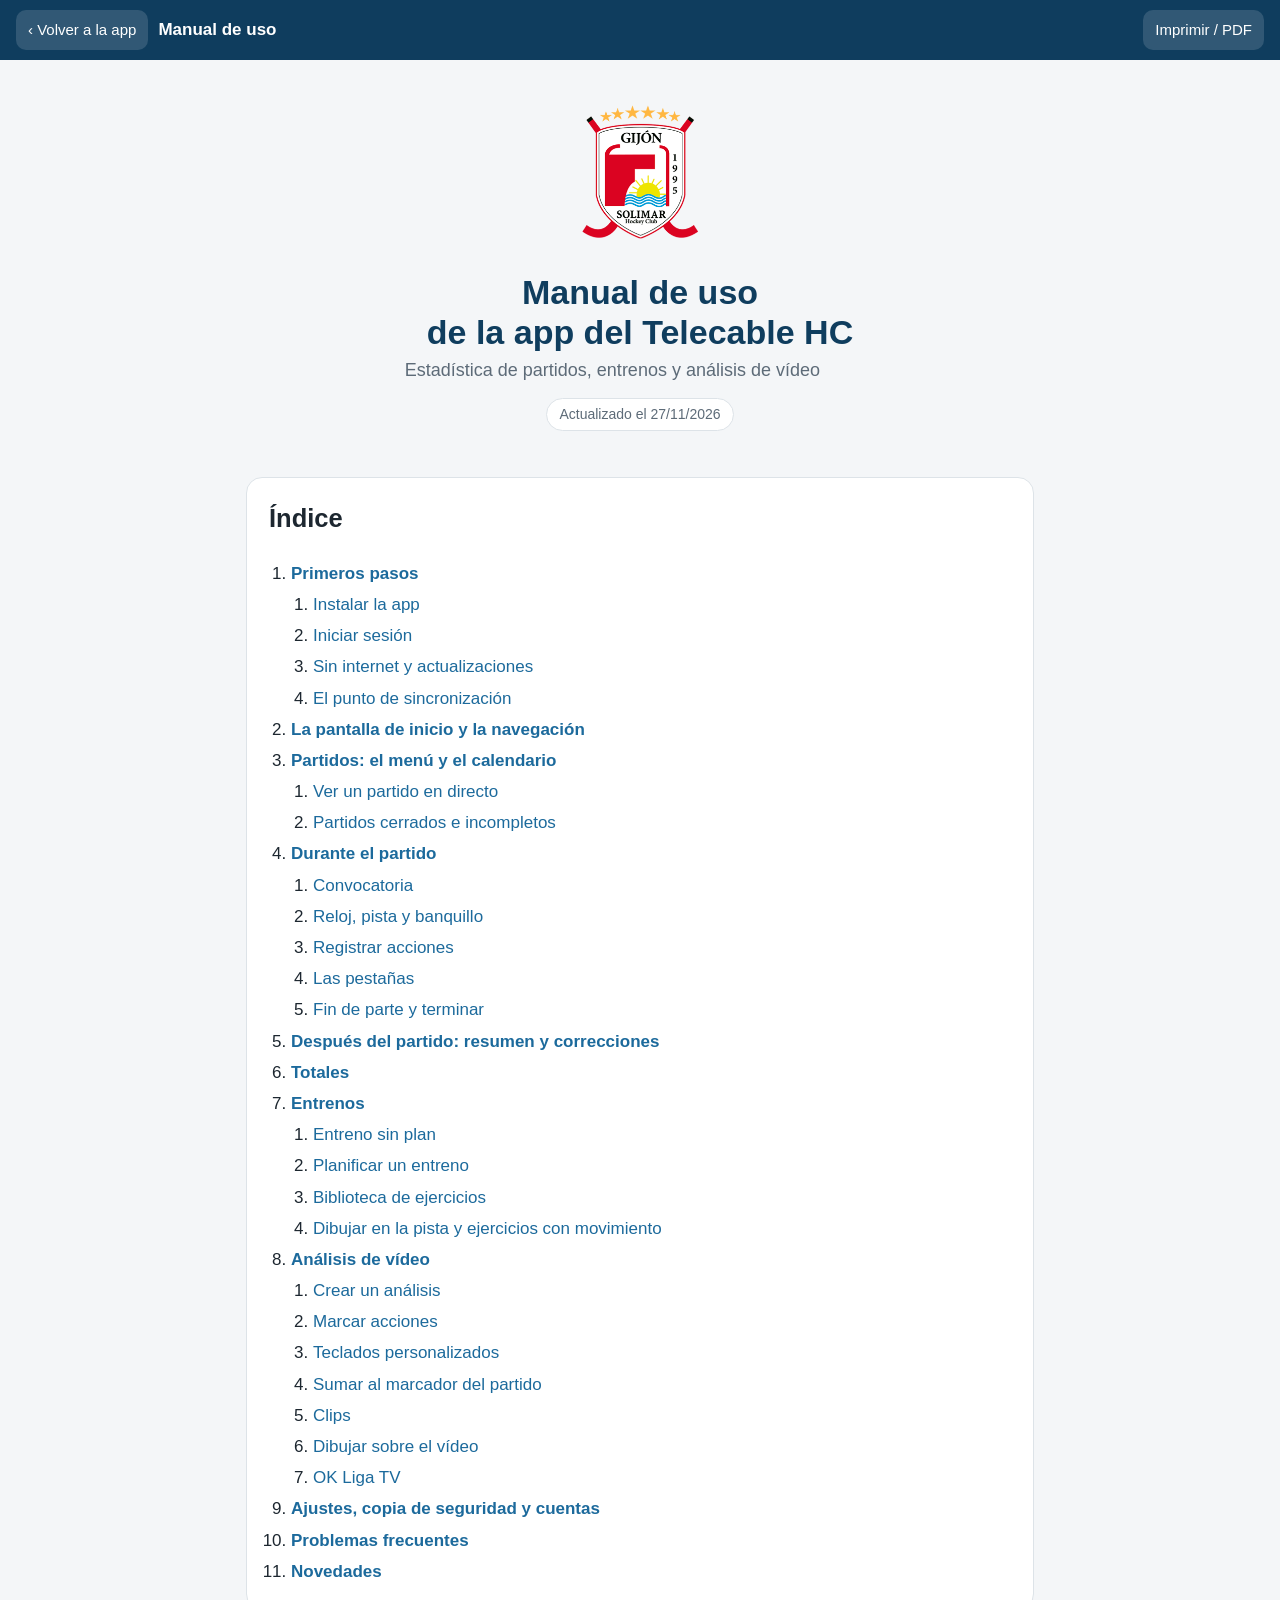
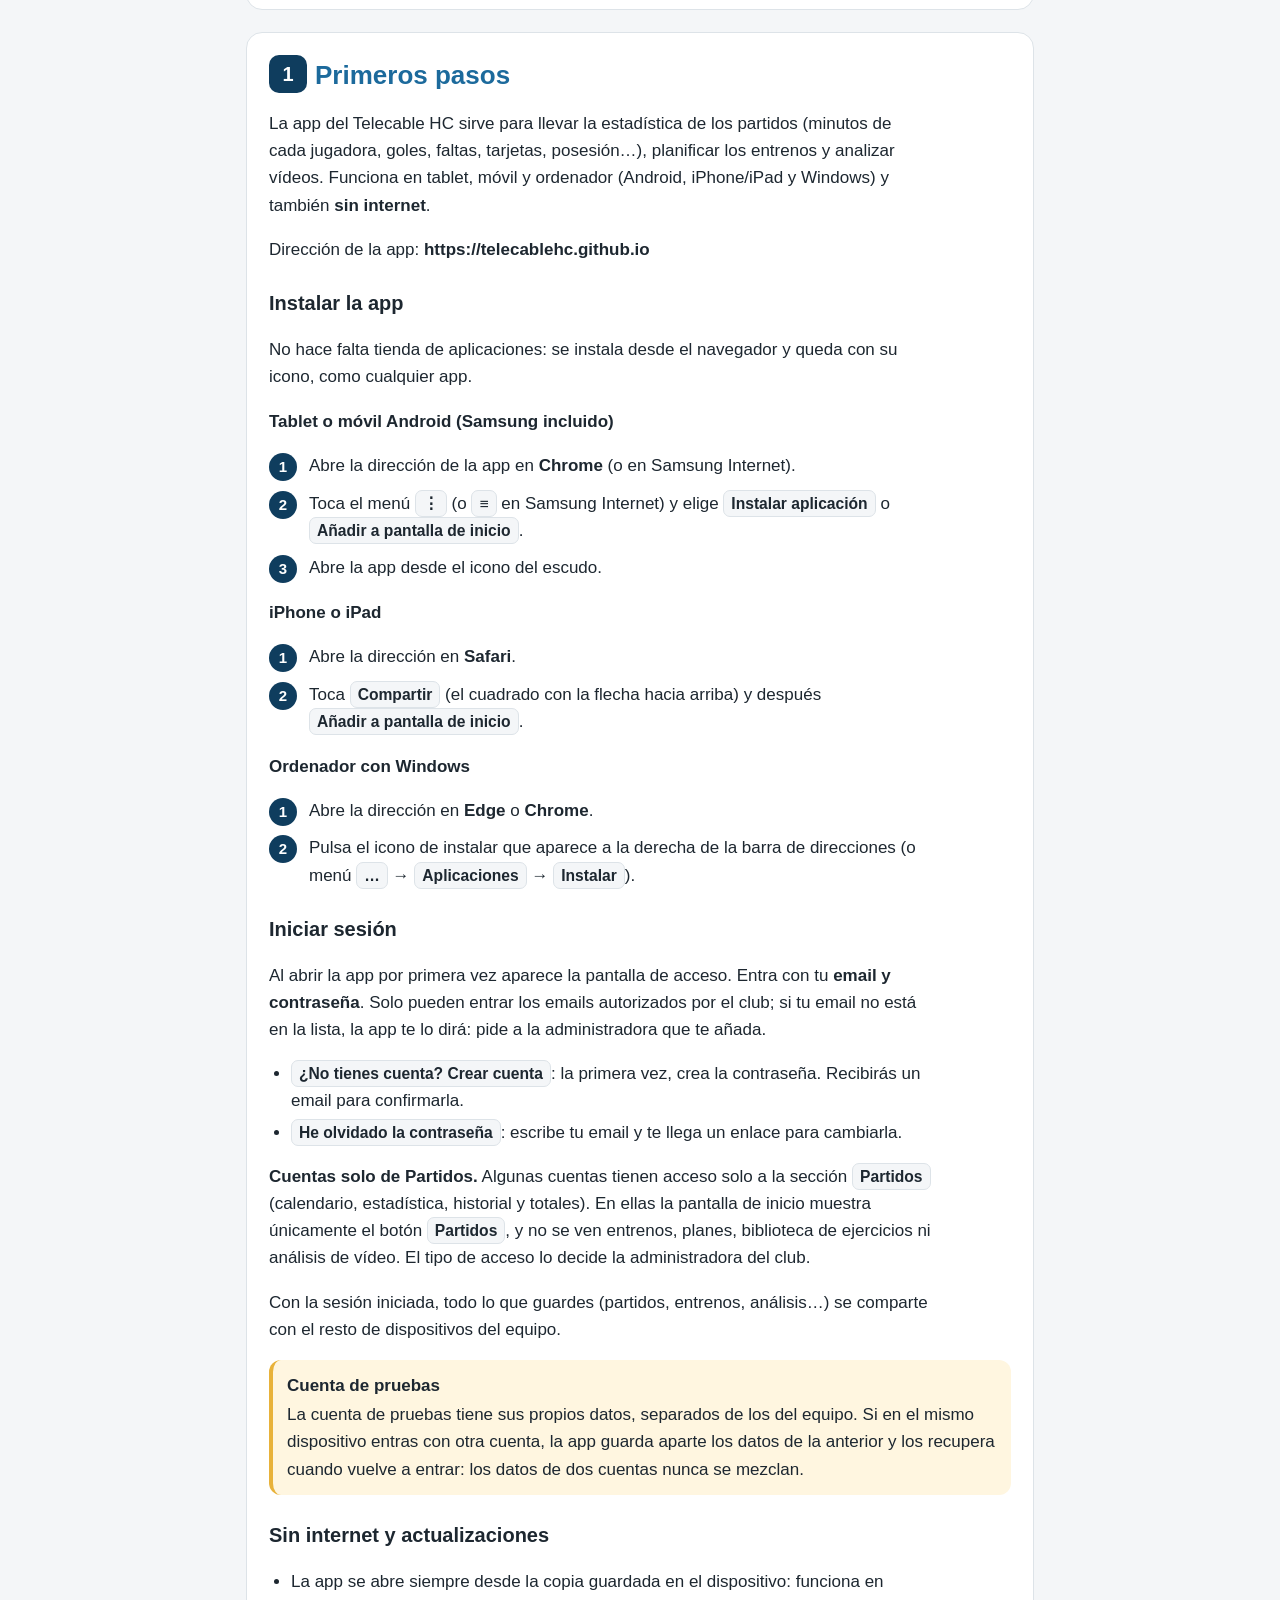
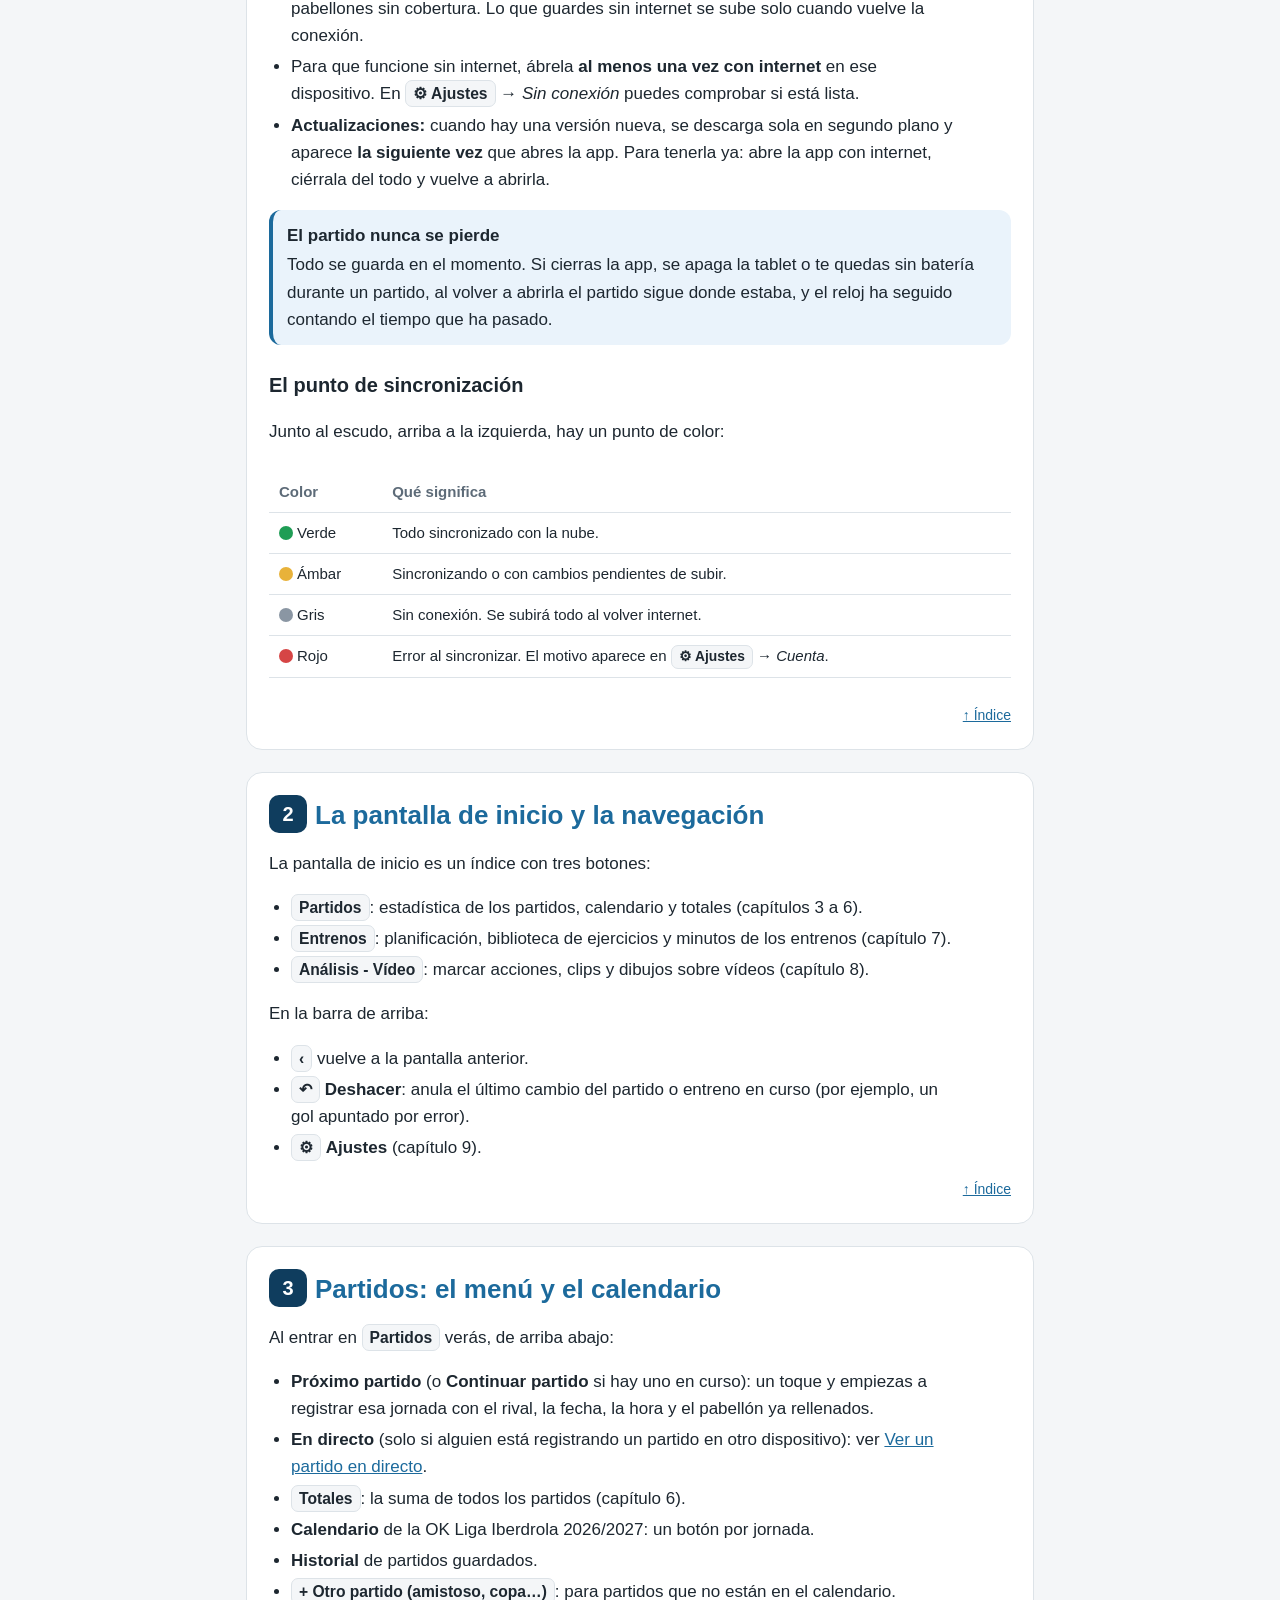
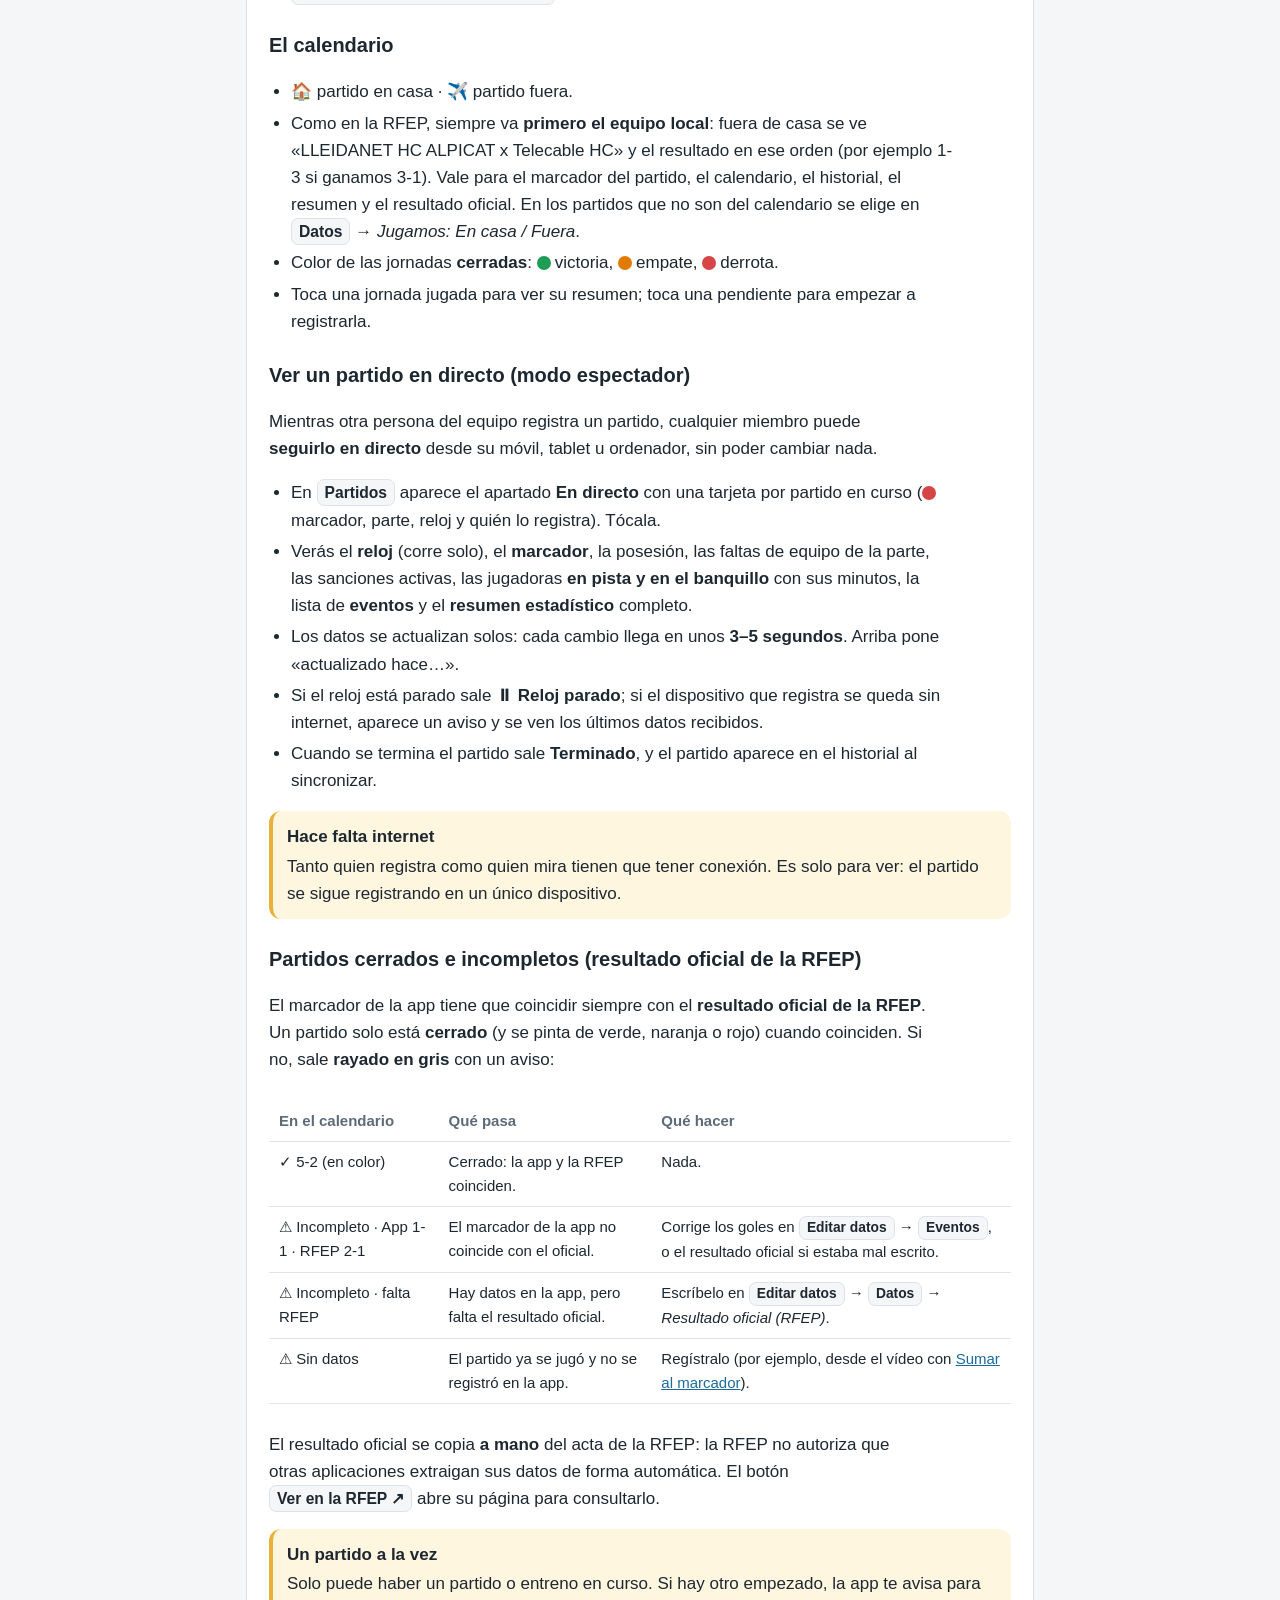
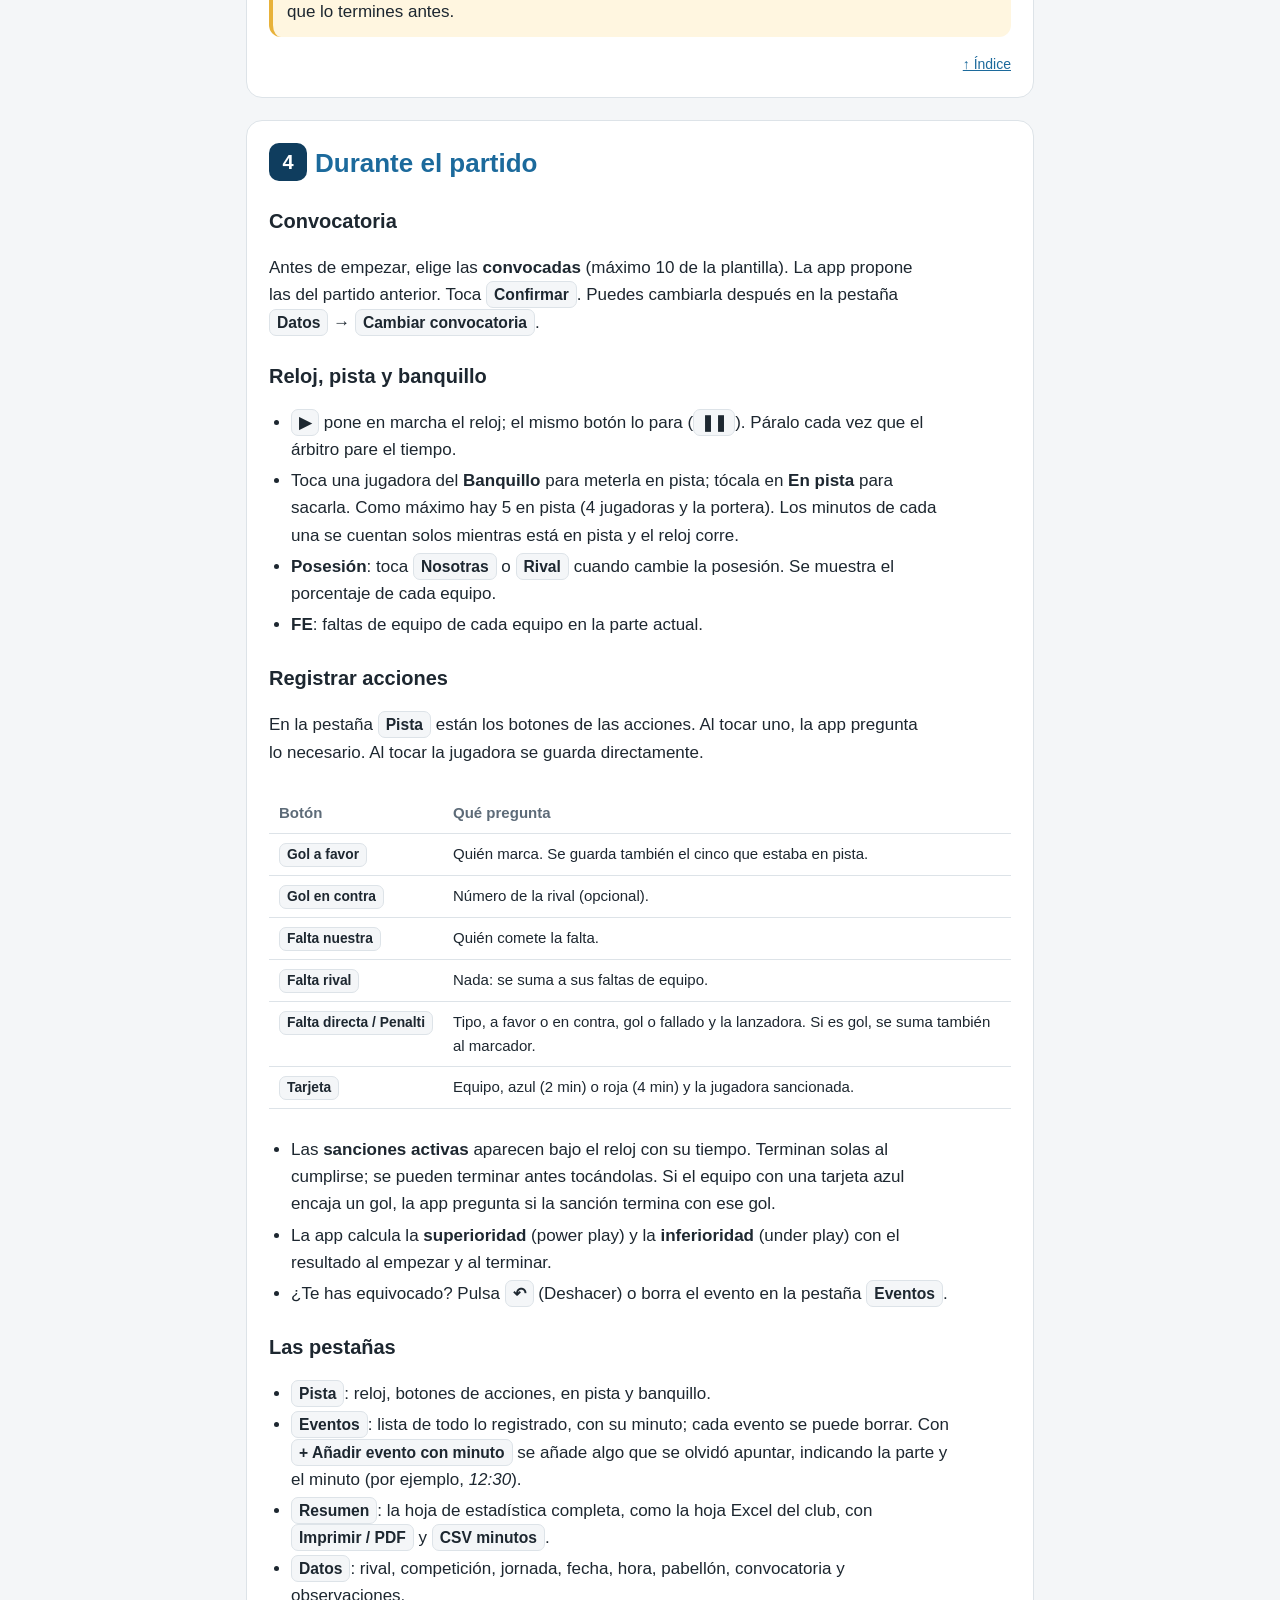
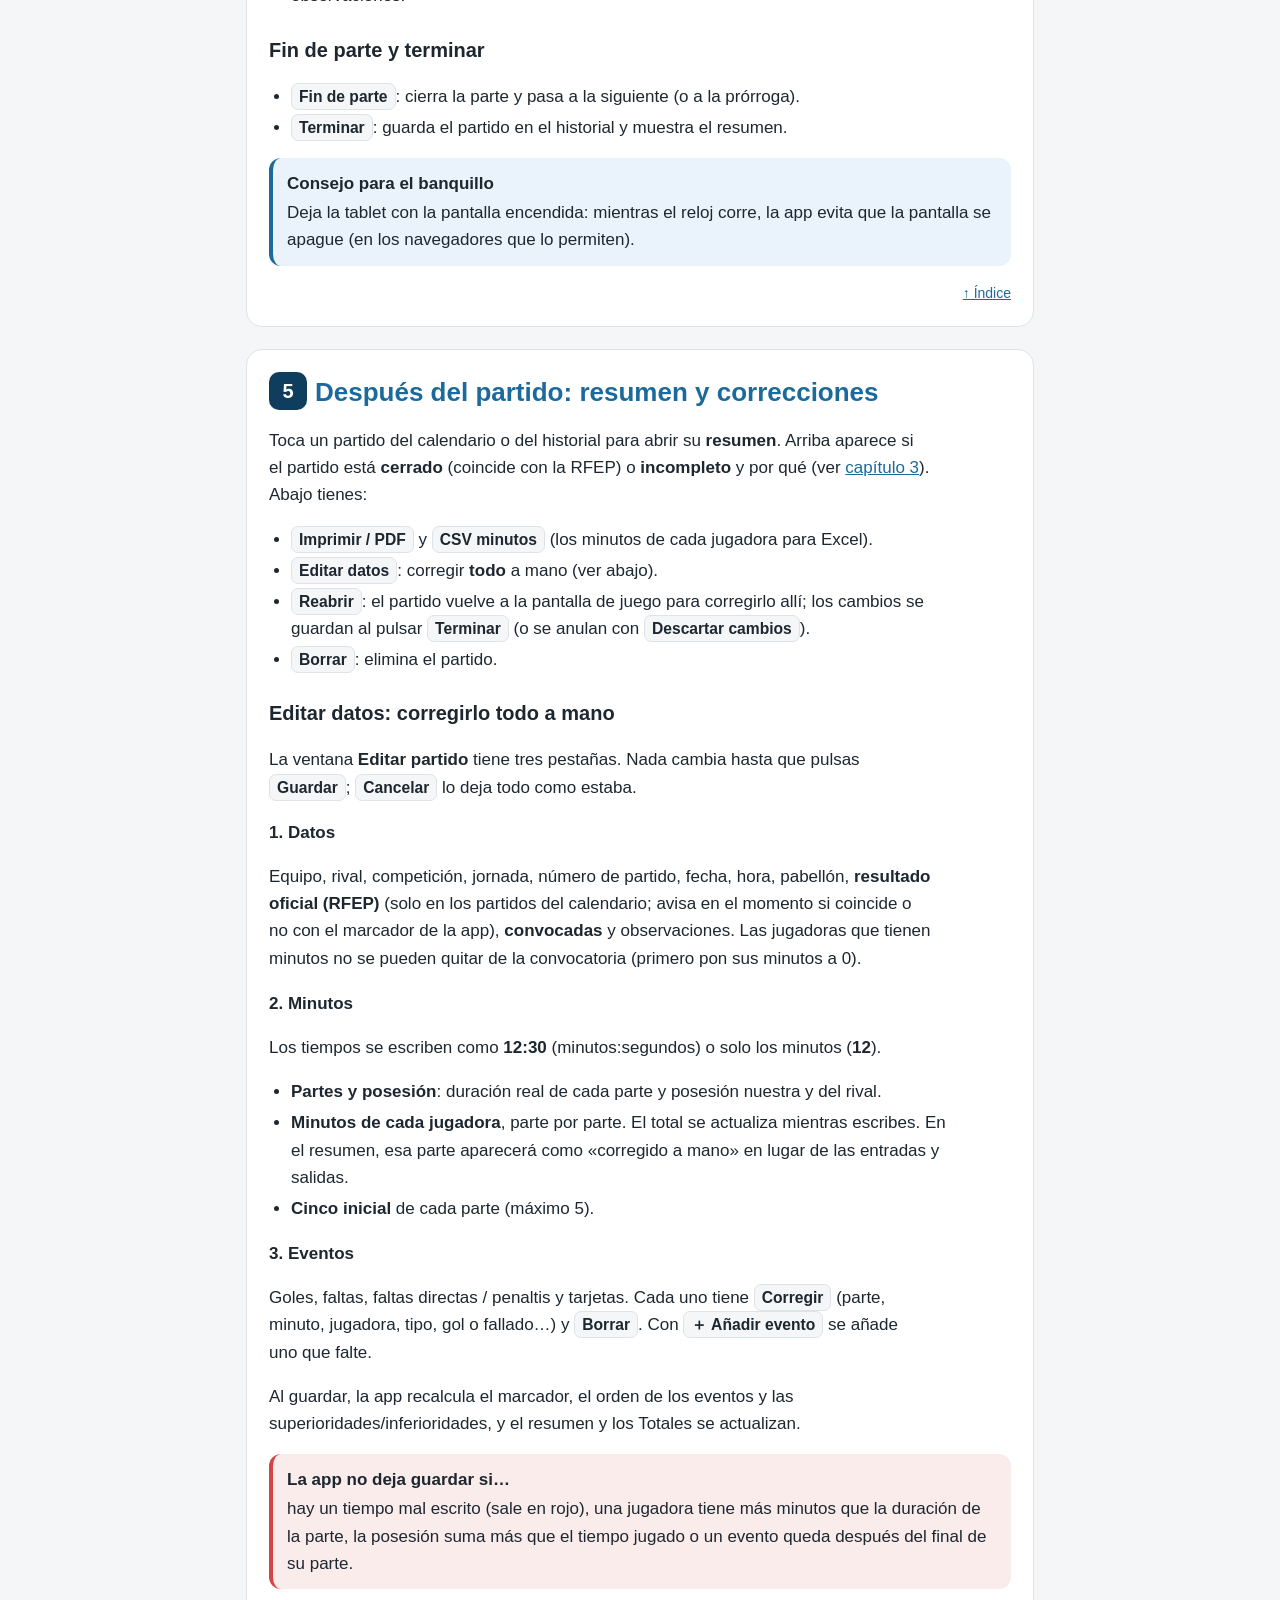
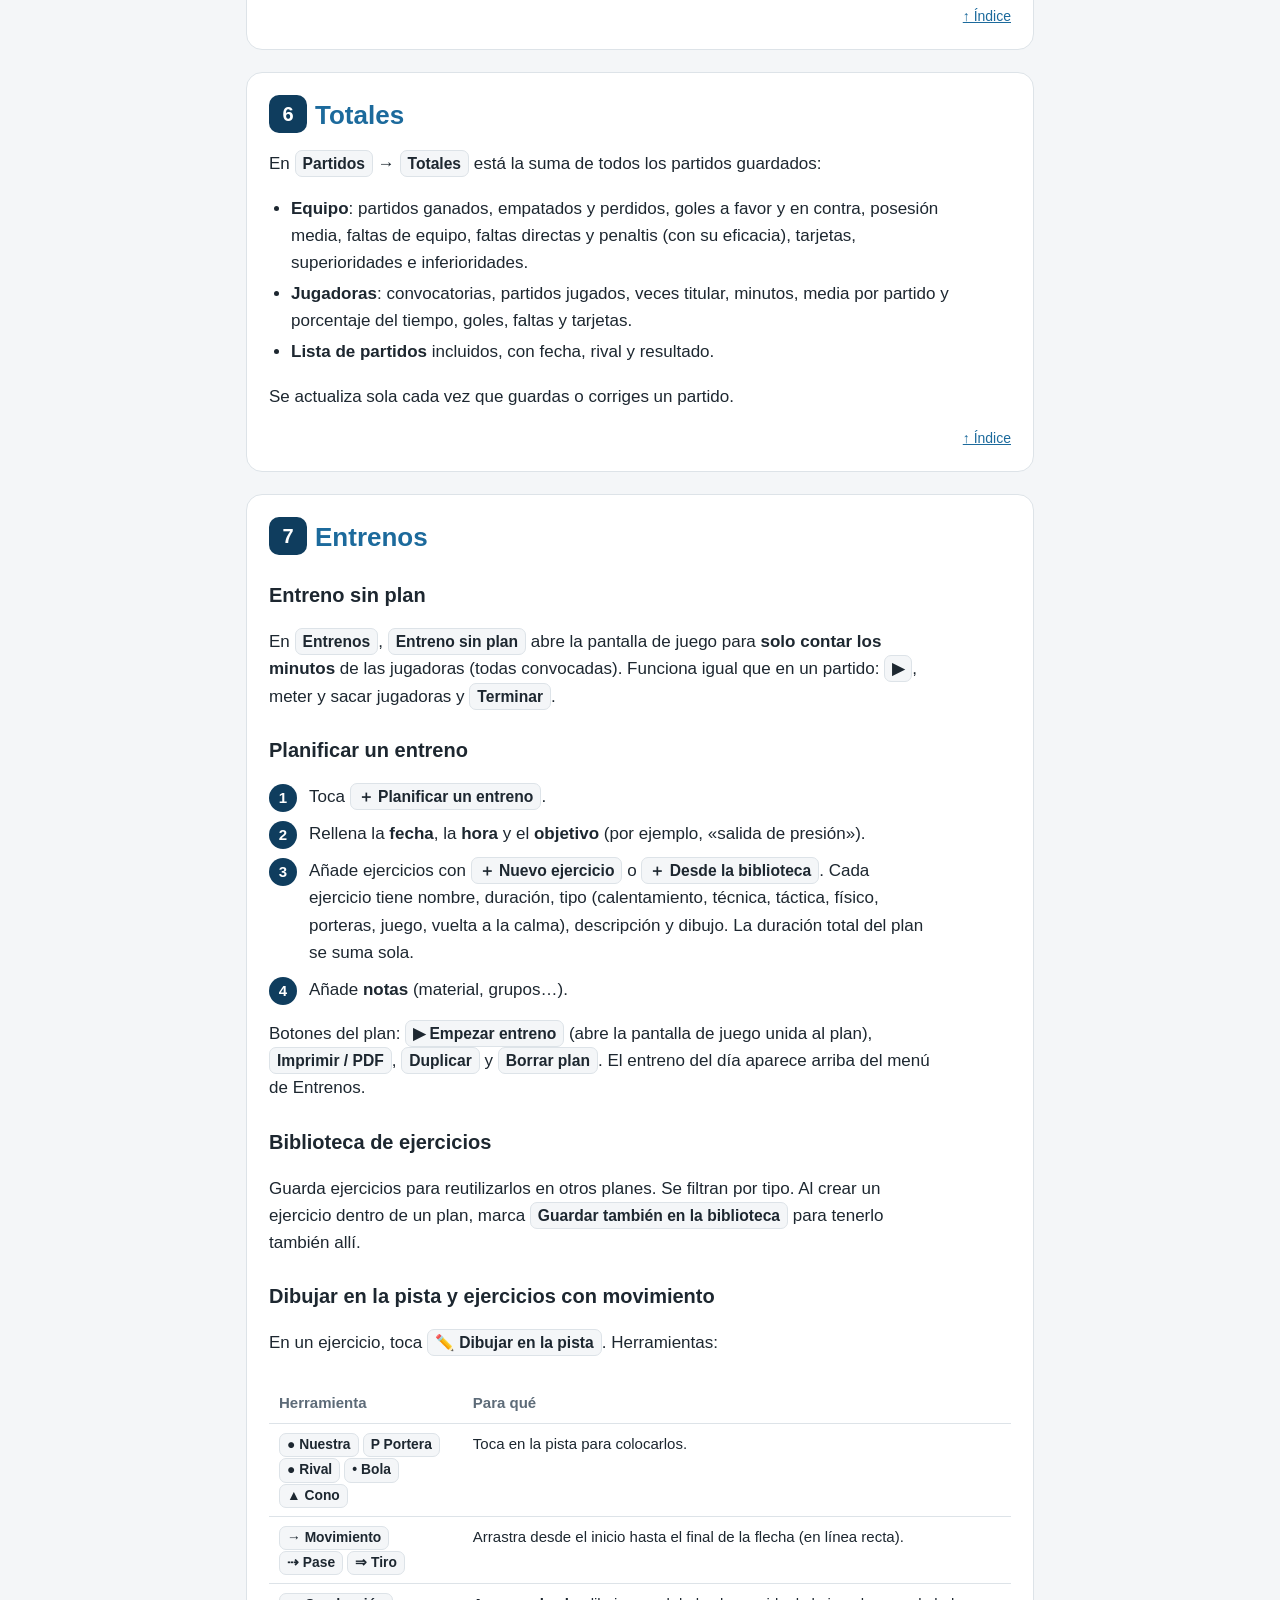
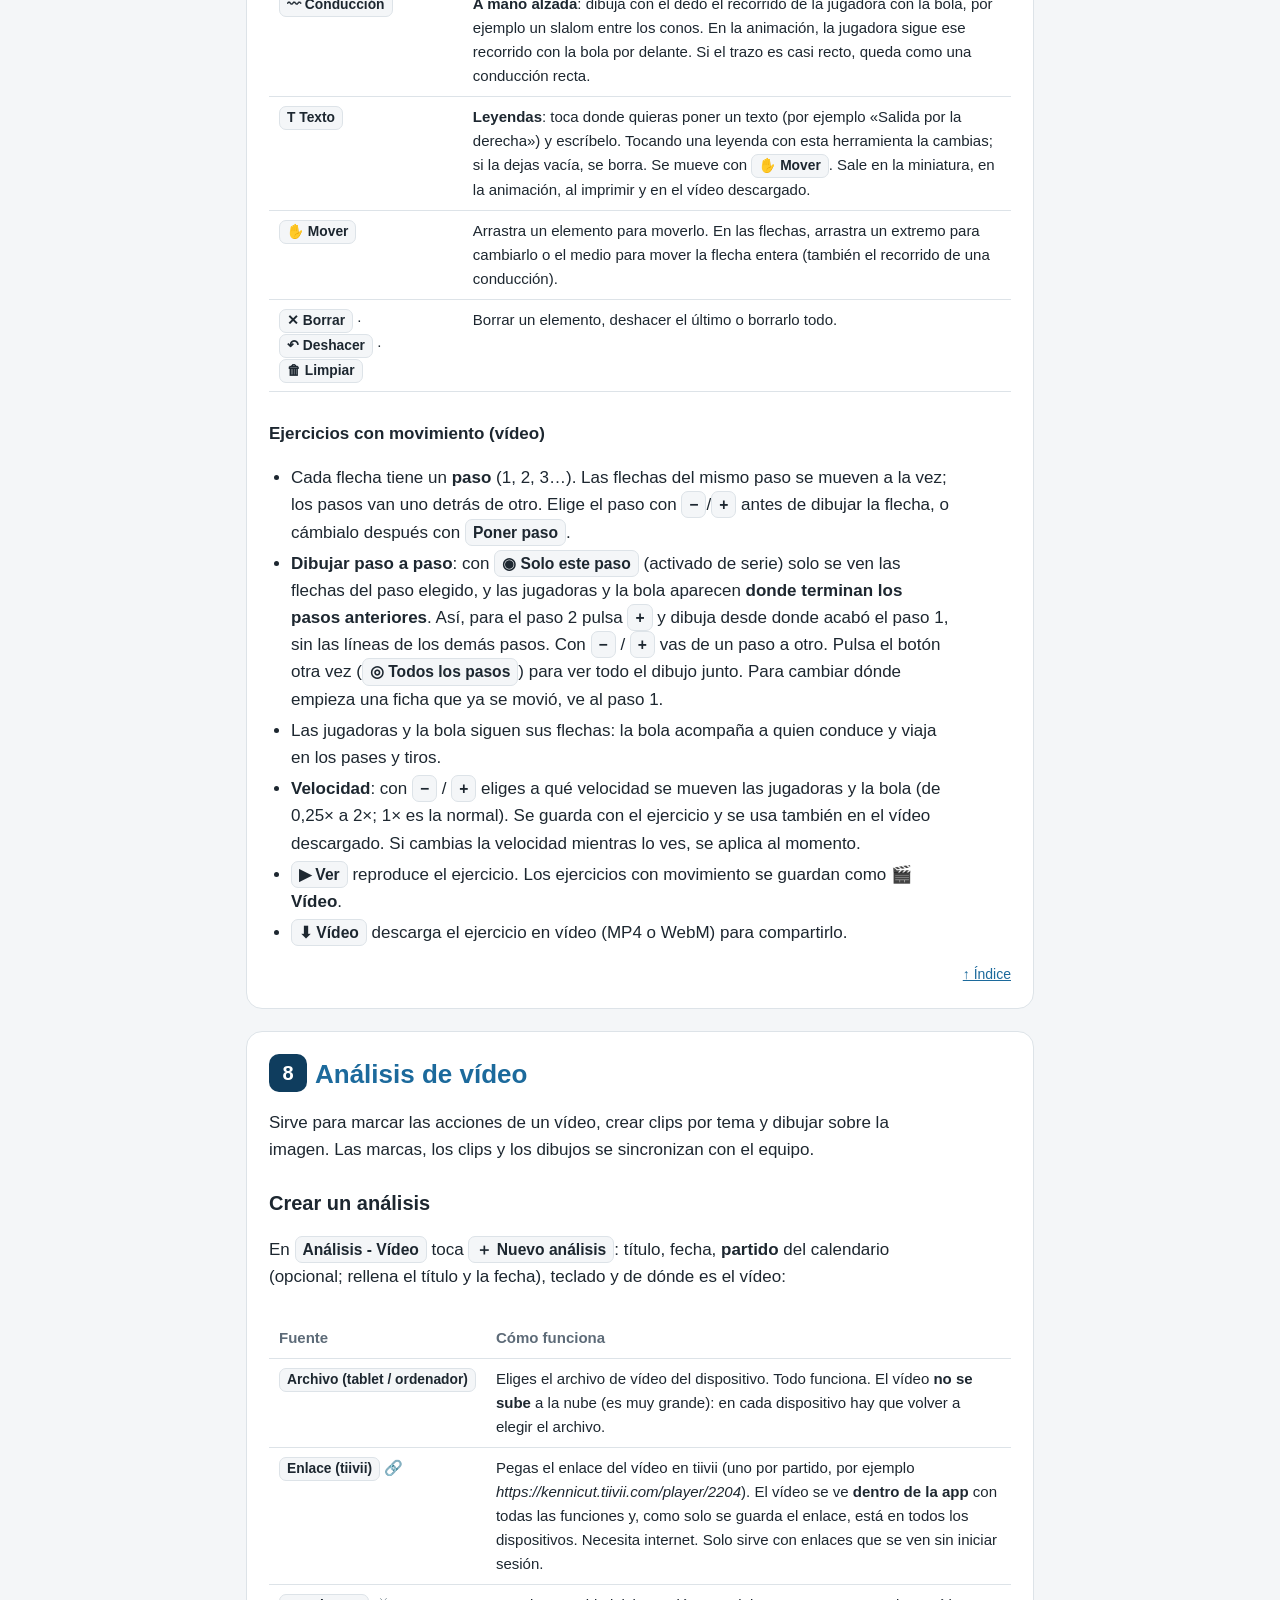
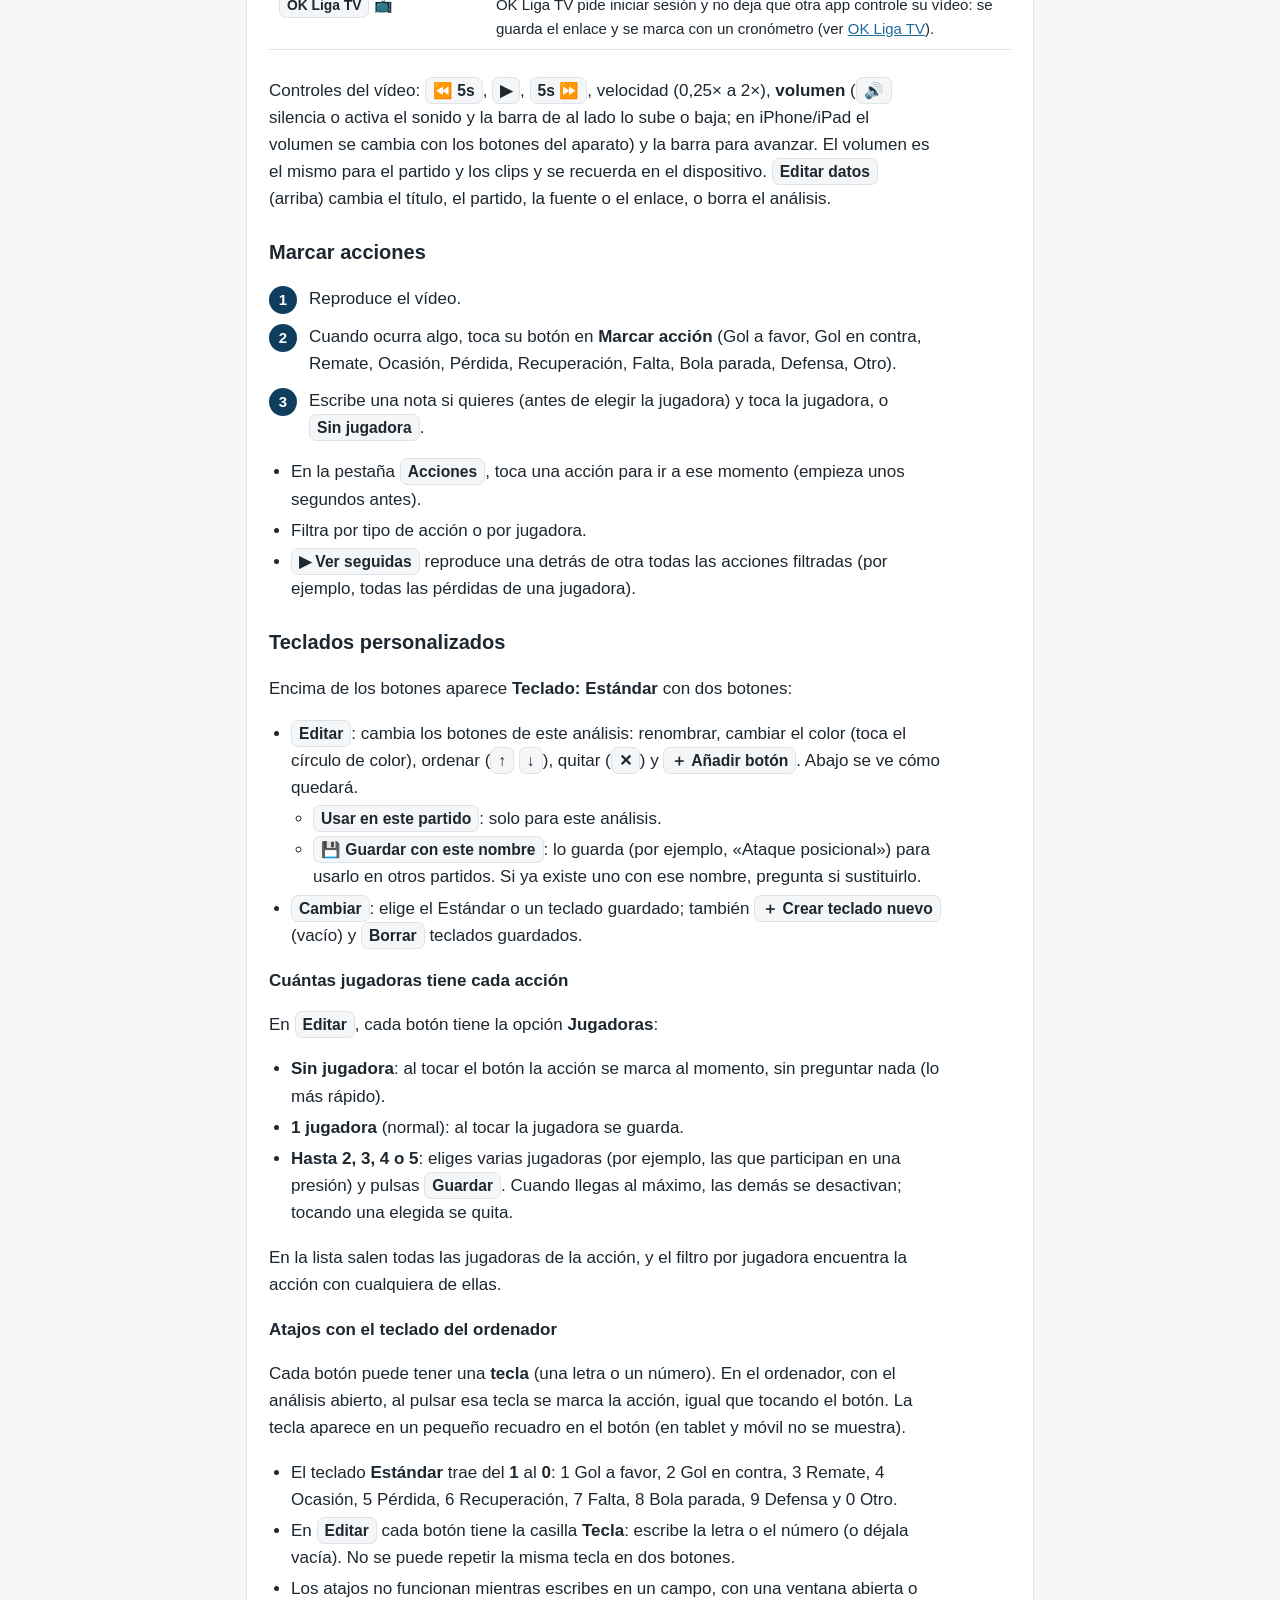
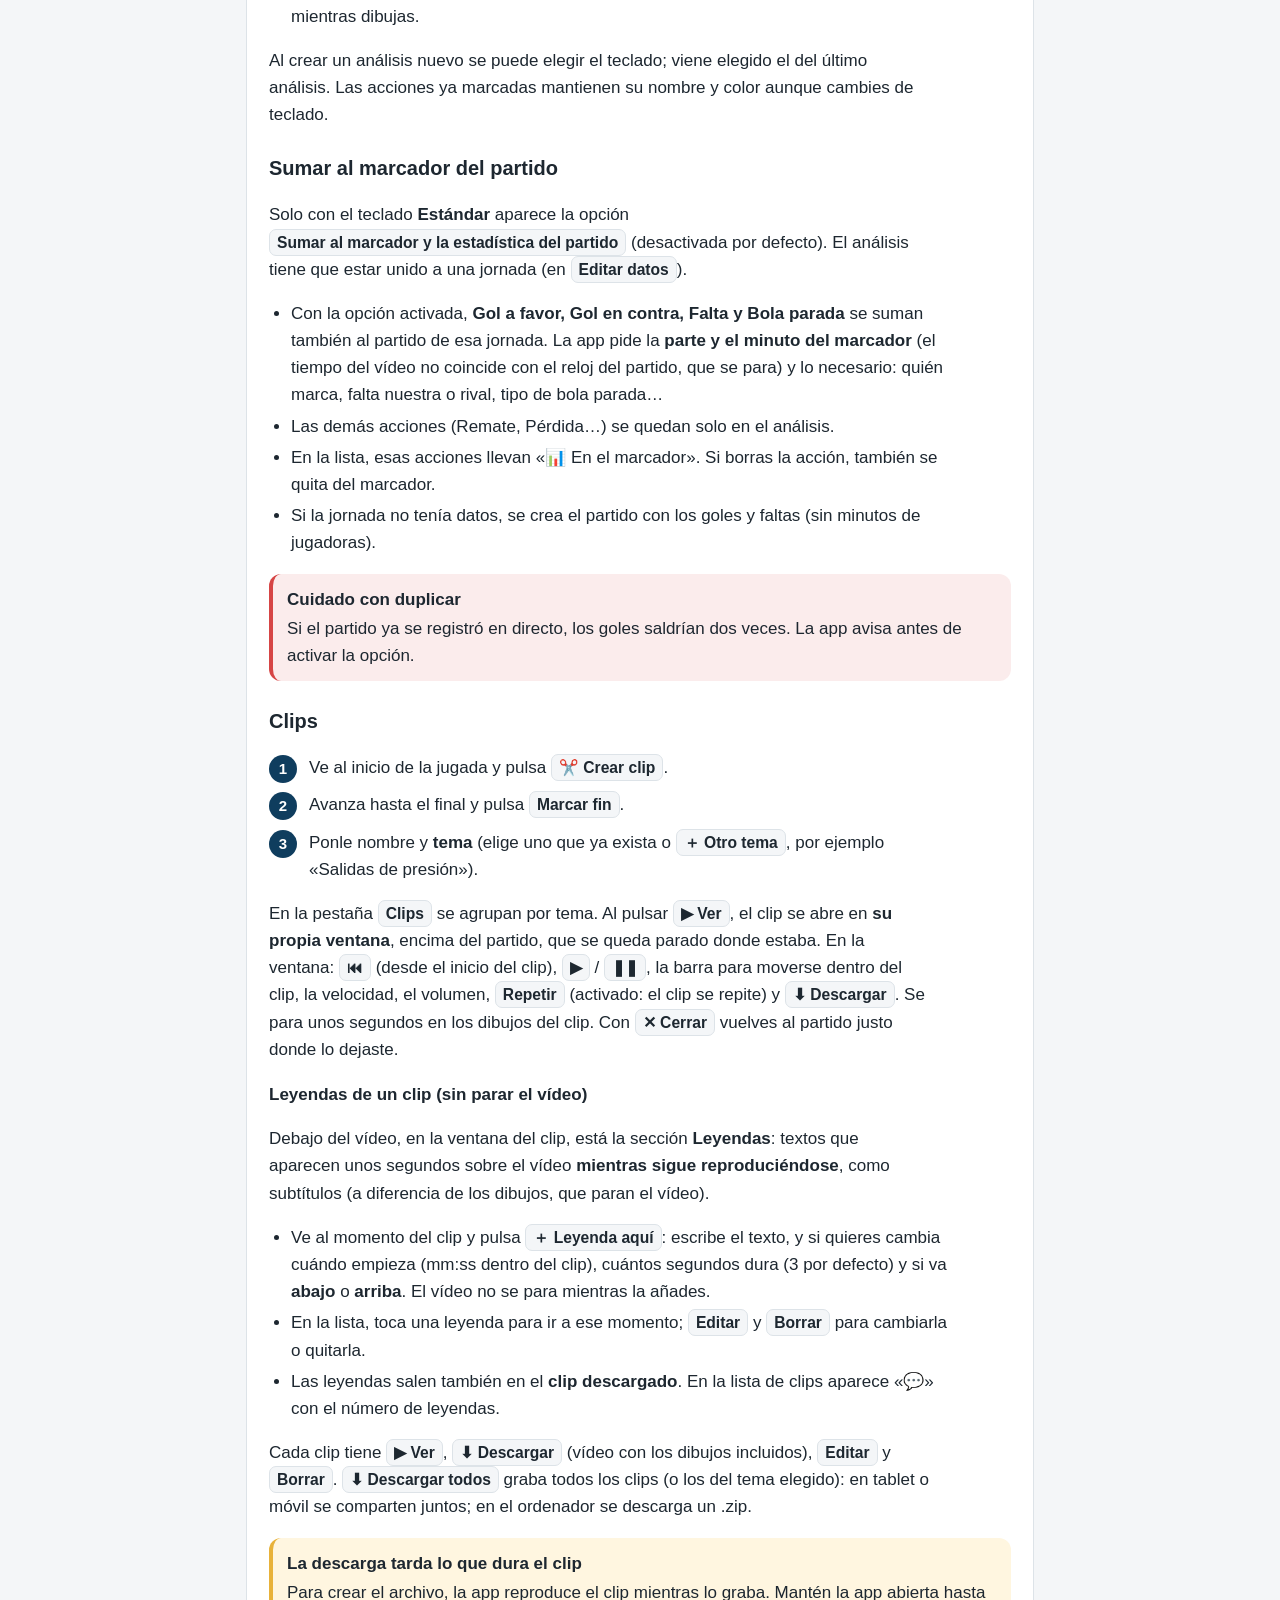
==== commit 92419cb3: "Partidos: nombres y resultados en el orden de la RFEP (primero el local); campo En casa / Fuera Co-A" ====
--- a/manual.html
+++ b/manual.html
@@ -108,7 +108,7 @@
   <h1>Manual de uso<br>de la app del Telecable HC</h1>
   <p class="sub">Estadística de partidos, entrenos y análisis de vídeo</p>
   <!-- Al cambiar la app: actualizar esta fecha y añadir la entrada en «Novedades» -->
-  <span class="ver">Actualizado el 24/11/2026</span>
+  <span class="ver">Actualizado el 27/11/2026</span>
 </div>
 
 <nav class="card toc" id="indice">
@@ -221,6 +221,7 @@
   <h3>El calendario</h3>
   <ul>
     <li>🏠 partido en casa · ✈️ partido fuera.</li>
+    <li>Como en la RFEP, siempre va <b>primero el equipo local</b>: fuera de casa se ve «LLEIDANET HC ALPICAT x Telecable HC» y el resultado en ese orden (por ejemplo 1-3 si ganamos 3-1). Vale para el marcador del partido, el calendario, el historial, el resumen y el resultado oficial. En los partidos que no son del calendario se elige en <span class="ui">Datos</span> → <i>Jugamos: En casa / Fuera</i>.</li>
     <li>Color de las jornadas <b>cerradas</b>: <span class="dot" style="background:#1f9d55"></span>victoria, <span class="dot" style="background:#e07b00"></span>empate, <span class="dot" style="background:#d64545"></span>derrota.</li>
     <li>Toca una jornada jugada para ver su resumen; toca una pendiente para empezar a registrarla.</li>
   </ul>
@@ -522,6 +523,8 @@
   <p>Cambios de la app, del más reciente al más antiguo.</p>
   <!-- Añadir aquí cada cambio nuevo (arriba del todo) y actualizar la fecha de la portada -->
   <dl class="log">
+    <dt>27/11/2026</dt>
+    <dd><ul><li>Partidos: nombres y resultados <b>en el orden de la RFEP</b> (primero el equipo local). Nuevo campo <i>Jugamos: En casa / Fuera</i> en Datos.</li></ul></dd>
     <dt>24/11/2026</dt>
     <dd><ul><li>Partidos: <b>modo espectador</b> («En directo»): todos pueden seguir en tiempo real el partido que otra persona está registrando (reloj, marcador, minutos, eventos y resumen).</li><li>Cuentas con <b>acceso solo a Partidos</b>: no ven Entrenos ni Análisis de vídeo.</li><li>Entrenos: <b>dibujar paso a paso</b> («Solo este paso»): se ven solo las flechas del paso elegido, con las jugadoras donde terminan los pasos anteriores.</li></ul></dd>
     <dt>23/11/2026</dt>
